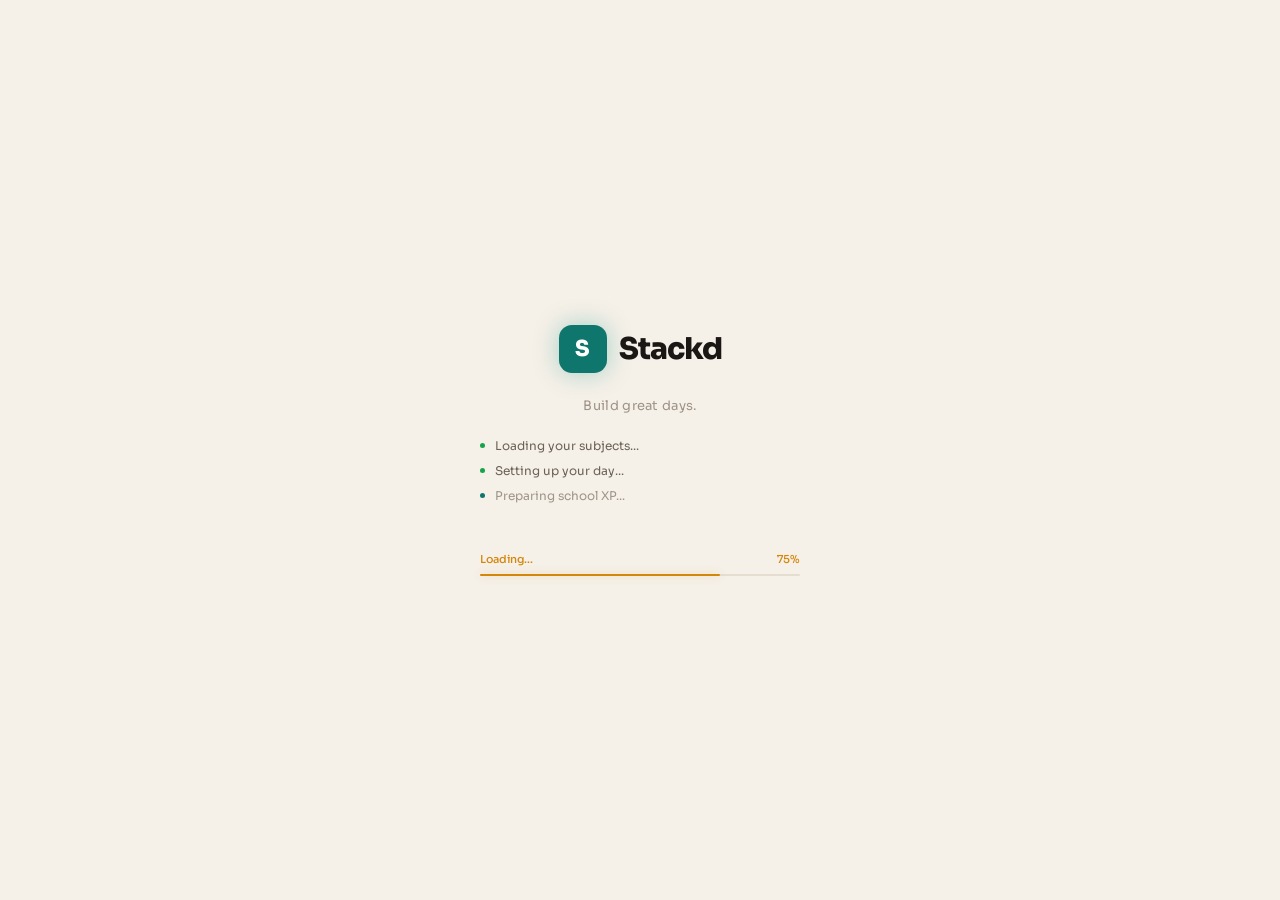
==== index.html @ 35cee80e "Rename stackd-school-v1 (1).html to index.html" ====
<!DOCTYPE html>
<html lang="en">
<head>
<meta charset="UTF-8">
<meta http-equiv="Cache-Control" content="no-cache, no-store, must-revalidate">
<meta http-equiv="Pragma" content="no-cache">
<meta http-equiv="Expires" content="0">
<meta name="viewport" content="width=device-width, initial-scale=1.0, maximum-scale=1.0, user-scalable=no, viewport-fit=cover">
<meta name="apple-mobile-web-app-capable" content="yes">
<meta name="mobile-web-app-capable" content="yes">
<title>Stackd - School</title>
<link rel="manifest" href="[data-uri]">
<meta name="theme-color" content="#0D9488">
<meta name="application-name" content="Stackd School">
<meta name="apple-mobile-web-app-title" content="Stackd School">
<meta name="apple-mobile-web-app-status-bar-style" content="black-translucent">
<script>
(function(){
  try{
    const saved=JSON.parse(localStorage.getItem('sc_theme'));
    const sys=window.matchMedia('(prefers-color-scheme:light)').matches?'light':'dark';
    const resolved=(!saved||saved==='auto')?sys:saved;
    if(resolved==='light')document.documentElement.setAttribute('data-theme','light');
    else if(saved==='dark')document.documentElement.setAttribute('data-theme','dark');
  }catch(e){}
})();
</script>
<link href="https://fonts.googleapis.com/css2?family=Exo+2:wght@600;700;800&family=Righteous&family=Chewy&family=Fredoka+One&display=swap" rel="stylesheet">
<link href="https://fonts.googleapis.com/css2?family=Sora:wght@300;400;500;600;700;800&family=JetBrains+Mono:wght@400;500&display=swap" rel="stylesheet">
<style>
/* ── BASE TOKENS ── */
:root{
  --bg:#141210;--bg2:#1c1916;--panel:#211e1a;--panel2:#272320;
  --border:#2e2a25;--border2:#252118;
  --txt:#f0ebe4;--txt2:#b8b0a6;--txt3:#7a7168;--txt4:#4a4540;
  --accent:#0D9488;--accent2:#14b8a6;
  --xp:#f0a500;--xp2:#ffc840;
  --xp-dim:rgba(240,165,0,.12);--xp-glow:rgba(240,165,0,.3);
  --accent-dim:rgba(13,148,136,.12);--accent-dim2:rgba(13,148,136,.07);
  --grn:#4ade80;--grn-dim:rgba(74,222,128,.09);--grn-border:rgba(74,222,128,.22);
  --red:#f87171;--red-dim:rgba(248,113,113,.09);--red-border:rgba(248,113,113,.22);
  --shadow:0 1px 3px rgba(0,0,0,.3),0 1px 2px rgba(0,0,0,.2);
  --shadow-md:0 4px 16px rgba(0,0,0,.4),0 2px 4px rgba(0,0,0,.3);
  --shadow-lg:0 8px 32px rgba(0,0,0,.5);
  --radius:14px;--radius-sm:10px;--radius-xs:7px;
  --subj-math:#60a5fa;--subj-reading:#f472b6;--subj-writing:#c084fc;
  --subj-science:#34d399;--subj-history:#fb923c;--subj-art:#facc15;
  --subj-pe:#4ade80;--subj-music:#f97316;--subj-other:#94a3b8;
}
[data-theme="light"]{
  --bg:#f5f0e8;--bg2:#fdf9f3;--panel:#ffffff;--panel2:#f9f5ee;
  --border:#e4ddd0;--border2:#ede8df;
  --txt:#1a1714;--txt2:#6b6156;--txt3:#9e9488;--txt4:#c4bdb4;
  --accent:#0f766e;--accent2:#0D9488;
  --xp:#d4860a;--xp2:#e8970c;
  --xp-dim:rgba(212,134,10,.1);--xp-glow:rgba(212,134,10,.25);
  --accent-dim:rgba(15,118,110,.1);--accent-dim2:rgba(15,118,110,.06);
  --grn:#16a34a;--grn-dim:rgba(22,163,74,.08);--grn-border:rgba(22,163,74,.2);
  --red:#dc2626;--red-dim:rgba(220,38,38,.07);--red-border:rgba(220,38,38,.2);
  --shadow:0 1px 3px rgba(0,0,0,.07),0 1px 2px rgba(0,0,0,.04);
  --shadow-md:0 4px 16px rgba(0,0,0,.1),0 2px 4px rgba(0,0,0,.06);
  --shadow-lg:0 8px 32px rgba(0,0,0,.14);
}
@media(prefers-color-scheme:light){:root:not([data-theme="dark"]){
  --bg:#f5f0e8;--bg2:#fdf9f3;--panel:#ffffff;--panel2:#f9f5ee;
  --border:#e4ddd0;--border2:#ede8df;
  --txt:#1a1714;--txt2:#6b6156;--txt3:#9e9488;--txt4:#c4bdb4;
  --accent:#0f766e;--accent2:#0D9488;
  --xp:#d4860a;--xp2:#e8970c;
  --xp-dim:rgba(212,134,10,.1);--xp-glow:rgba(212,134,10,.25);
  --accent-dim:rgba(15,118,110,.1);--accent-dim2:rgba(15,118,110,.06);
  --grn:#16a34a;--grn-dim:rgba(22,163,74,.08);--grn-border:rgba(22,163,74,.2);
  --red:#dc2626;--red-dim:rgba(220,38,38,.07);--red-border:rgba(220,38,38,.2);
  --shadow:0 1px 3px rgba(0,0,0,.07),0 1px 2px rgba(0,0,0,.04);
  --shadow-md:0 4px 16px rgba(0,0,0,.1),0 2px 4px rgba(0,0,0,.06);
  --shadow-lg:0 8px 32px rgba(0,0,0,.14);
}}

*{box-sizing:border-box;margin:0;padding:0;-webkit-tap-highlight-color:transparent;}
html,body{height:100%;overflow:hidden;background:var(--bg);}
body{font-family:'Sora',sans-serif;color:var(--txt);overscroll-behavior:none;-webkit-font-smoothing:antialiased;}

/* SPLASH */
#splash{position:fixed;inset:0;background:var(--bg);z-index:9990;display:flex;flex-direction:column;align-items:center;justify-content:center;gap:24px;padding:40px;pointer-events:none;}
.sp-logo{display:flex;align-items:center;gap:12px;opacity:0;animation:fadeUp .5s .1s ease forwards;}
.sp-s{width:48px;height:48px;background:var(--accent);border-radius:13px;display:flex;align-items:center;justify-content:center;font-family:'Sora',sans-serif;font-size:22px;font-weight:800;color:#fff;box-shadow:0 0 24px rgba(13,148,136,.35);}
.sp-wordmark{font-size:30px;font-weight:800;color:var(--txt);letter-spacing:-1px;}
.sp-sub{font-size:13px;color:var(--txt3);font-weight:400;letter-spacing:.3px;opacity:0;animation:fadeUp .4s .3s ease forwards;}
@keyframes fadeUp{from{opacity:0;transform:translateY(8px);}to{opacity:1;transform:translateY(0);}}
.boot-log{width:100%;max-width:320px;opacity:0;animation:fadeUp .3s .5s ease forwards;display:flex;flex-direction:column;gap:10px;}
.boot-item{display:flex;align-items:center;gap:10px;opacity:0;transition:opacity .2s;}
.boot-dot{width:5px;height:5px;border-radius:50%;background:var(--border);flex-shrink:0;transition:background .3s;}
.boot-item.active .boot-dot{background:var(--accent);animation:dotPulse .8s ease-in-out infinite;}
.boot-item.ok .boot-dot{background:var(--grn);}
@keyframes dotPulse{0%,100%{opacity:1;}50%{opacity:.2;}}
.boot-txt{font-size:12px;color:var(--txt3);font-weight:400;}
.boot-item.ok .boot-txt{color:var(--txt2);}
.sp-bar-wrap{width:100%;max-width:320px;opacity:0;animation:fadeUp .3s .5s ease forwards;}
.sp-bar-lbl{display:flex;justify-content:space-between;font-size:11px;color:var(--txt3);margin-bottom:8px;font-weight:500;}
.sp-bar-lbl span{color:var(--xp);}
.sp-bar-track{height:2px;background:var(--border);border-radius:1px;}
.sp-bar-fill{height:100%;background:var(--xp);border-radius:1px;width:0%;transition:width .2s linear;box-shadow:0 0 8px var(--xp-glow);}
.sp-out{animation:spOut .4s ease forwards!important;pointer-events:none;}
@keyframes spOut{to{opacity:0;pointer-events:none;}}

/* APP SHELL */
#app{display:flex;flex-direction:column;height:100%;height:100dvh;opacity:0;transition:opacity .3s;}
#app.ready{opacity:1;}
#safe-top{height:env(safe-area-inset-top);min-height:env(safe-area-inset-top);background:var(--bg2);flex-shrink:0;}
@supports not (height: env(safe-area-inset-top)){#safe-top{height:0;min-height:0;}}
#safe-bottom{position:fixed;bottom:0;left:0;right:0;height:env(safe-area-inset-bottom,0px);background:var(--bg2);z-index:99;}

/* TOPBAR */
.topbar{background:var(--bg2);border-bottom:1px solid var(--border);padding:0 16px;display:flex;align-items:center;justify-content:space-between;flex-shrink:0;min-height:56px;}
.tb-l{display:flex;align-items:center;gap:10px;min-width:0;overflow:hidden;}
.tb-s{width:30px;height:30px;background:var(--accent);border-radius:8px;display:flex;align-items:center;justify-content:center;font-family:'Sora',sans-serif;font-size:13px;font-weight:800;color:#fff;flex-shrink:0;}
.tb-info{display:flex;flex-direction:column;min-width:0;}
.tb-title{font-size:15px;font-weight:800;color:var(--txt);letter-spacing:-.3px;white-space:nowrap;overflow:hidden;text-overflow:ellipsis;}
.tb-sub{font-size:10px;color:var(--txt3);font-weight:500;white-space:nowrap;overflow:hidden;text-overflow:ellipsis;}
.tb-r{display:flex;align-items:center;gap:8px;flex-shrink:0;}
.live-chip{background:var(--accent-dim);border:1px solid rgba(13,148,136,.3);border-radius:20px;padding:4px 10px;display:flex;align-items:center;gap:5px;font-size:10px;font-weight:700;color:var(--accent);letter-spacing:.4px;cursor:default;}
.live-dot{width:5px;height:5px;border-radius:50%;background:var(--accent);animation:livePulse 2s ease-in-out infinite;}
@keyframes livePulse{0%,100%{opacity:1;}50%{opacity:.3;}}
.parent-btn{background:var(--accent);border:none;border-radius:var(--radius-xs);padding:7px 14px;cursor:pointer;font-family:'Sora',sans-serif;font-size:12px;font-weight:700;color:#fff;transition:all .15s;display:flex;align-items:center;gap:5px;}
.parent-btn:hover{filter:brightness(1.1);}
.parent-btn:active{transform:scale(.96);}

/* NAVBAR */
.navbar{position:fixed;bottom:0;left:0;right:0;background:var(--bg2);border-top:1px solid var(--border);display:flex;z-index:100;padding-bottom:env(safe-area-inset-bottom,0px);}
.nb{flex:1;background:none;border:none;border-top:2px solid transparent;padding:10px 4px 8px;cursor:pointer;font-family:'Sora',sans-serif;font-size:10px;font-weight:600;color:var(--txt3);display:flex;flex-direction:column;align-items:center;gap:3px;transition:all .15s;letter-spacing:.2px;}
.nb.active{color:var(--accent);border-top-color:var(--accent);}
.nb-icon{font-size:18px;line-height:1;}

/* SCREENS */
.screen{display:none;flex-direction:column;flex:1;overflow:hidden;}
.screen.active{display:flex;}
.scroll-area{flex:1;overflow-y:auto;-webkit-overflow-scrolling:touch;overscroll-behavior:contain;padding:12px 14px 80px;}

/* PANELS */
.panel{background:var(--panel);border:1px solid var(--border);border-radius:var(--radius);padding:14px;margin-bottom:12px;box-shadow:var(--shadow);}
.ph{font-size:10px;font-weight:700;color:var(--txt3);margin-bottom:12px;display:flex;align-items:center;gap:8px;letter-spacing:.8px;text-transform:uppercase;}
.ph-line{flex:1;height:1px;background:var(--border);}
.ph-count{color:var(--txt4);font-size:10px;font-weight:500;letter-spacing:0;}

/* BUTTONS */
.btn{border:none;border-radius:var(--radius-sm);padding:14px 16px;cursor:pointer;font-family:'Sora',sans-serif;font-size:14px;font-weight:700;width:100%;text-align:center;transition:all .15s;margin-top:10px;letter-spacing:-.1px;}
.btn-primary{background:var(--accent);color:#fff;box-shadow:0 0 20px rgba(13,148,136,.25);}
.btn-primary:hover{background:var(--accent2);}
.btn-primary:active{transform:scale(.98);}
.btn-ghost{background:transparent;border:1px solid var(--border);color:var(--txt3);font-size:13px;font-weight:500;}
.btn-ghost:hover{border-color:var(--txt4);color:var(--txt2);}
.btn-danger{background:var(--red-dim);border:1px solid var(--red-border);color:var(--red);font-size:13px;font-weight:600;}
.btn-row{display:grid;grid-template-columns:1fr 1fr;gap:8px;}

/* TOAST / FLASH */
.toast{position:fixed;top:66px;left:50%;transform:translateX(-50%);background:var(--panel2);border:1px solid var(--border);color:var(--txt);font-family:'Sora',sans-serif;font-size:12px;font-weight:600;padding:9px 18px;border-radius:20px;z-index:9995;opacity:0;pointer-events:none;white-space:nowrap;transition:opacity .25s,transform .25s;transform:translateX(-50%) translateY(4px);}
.toast.show{opacity:1;transform:translateX(-50%) translateY(0);}
.xp-flash{position:fixed;top:50%;left:50%;transform:translate(-50%,-50%);font-family:'JetBrains Mono',monospace;font-size:28px;font-weight:500;color:var(--xp);pointer-events:none;opacity:0;z-index:9996;text-shadow:0 0 20px var(--xp-glow);}
.xp-flash.show{animation:xpPop .8s ease forwards;}
@keyframes xpPop{0%{opacity:0;transform:translate(-50%,-50%) scale(.8);}15%{opacity:1;transform:translate(-50%,-60%) scale(1.1);}60%{opacity:1;transform:translate(-50%,-70%) scale(1);}100%{opacity:0;transform:translate(-50%,-90%) scale(.95);}}

/* ── HOME SCREEN ── */
.greeting-card{border-radius:var(--radius);padding:22px 20px;background:linear-gradient(135deg,var(--accent-dim) 0%,var(--panel) 60%,var(--panel2) 100%);border:1px solid rgba(13,148,136,.2);position:relative;overflow:hidden;box-shadow:var(--shadow);margin-bottom:12px;}
.greeting-card::before{content:'';position:absolute;top:-40px;right:-40px;width:160px;height:160px;border-radius:50%;background:radial-gradient(circle,rgba(13,148,136,.12) 0%,transparent 70%);}
.g-eyebrow{font-size:11px;font-weight:600;color:var(--accent);letter-spacing:.8px;text-transform:uppercase;margin-bottom:7px;opacity:.8;}
.g-name{font-size:26px;font-weight:800;color:var(--txt);letter-spacing:-.6px;line-height:1.2;}
.g-sub{font-size:12px;color:var(--txt2);margin-top:6px;font-weight:500;}
.g-sub span{color:var(--accent);font-weight:700;}

.two-col{display:grid;grid-template-columns:1fr 1fr;gap:12px;margin-bottom:12px;}
.stat-box{background:var(--panel);border:1px solid var(--border);border-radius:var(--radius);padding:14px;box-shadow:var(--shadow);}
.stat-box-lbl{font-size:10px;font-weight:700;color:var(--txt3);text-transform:uppercase;letter-spacing:.6px;margin-bottom:8px;}
.stat-box-val{font-family:'JetBrains Mono',monospace;font-size:24px;font-weight:500;color:var(--txt);line-height:1;}
.stat-box-sub{font-size:11px;color:var(--txt3);margin-top:3px;}

.level-row{display:flex;align-items:center;gap:10px;margin-top:4px;}
.level-badge{width:40px;height:40px;background:var(--accent-dim);border:1px solid rgba(13,148,136,.25);border-radius:var(--radius-xs);display:flex;align-items:center;justify-content:center;flex-shrink:0;}
.level-abbr{font-family:'JetBrains Mono',monospace;font-size:11px;font-weight:500;color:var(--accent);}
.level-info{flex:1;min-width:0;}
.level-name{font-size:13px;font-weight:700;color:var(--txt);}
.level-track{height:4px;background:var(--border2);border-radius:2px;margin:5px 0 3px;}
.level-fill{height:100%;background:var(--accent);border-radius:2px;transition:width .6s;box-shadow:0 0 8px rgba(13,148,136,.4);}
.level-xp{font-size:10px;color:var(--txt3);}
.level-xp span{color:var(--txt2);font-weight:600;}

/* today preview card on home */
.today-card{background:var(--panel);border:1px solid var(--border);border-radius:var(--radius);padding:16px;margin-bottom:12px;box-shadow:var(--shadow);}
.today-subject-row{display:flex;align-items:center;gap:10px;padding:9px 0;border-bottom:1px solid var(--border2);}
.today-subject-row:last-child{border-bottom:none;}
.today-subj-dot{width:8px;height:8px;border-radius:50%;flex-shrink:0;}
.today-subj-name{font-size:13px;font-weight:500;color:var(--txt2);flex:1;}
.today-subj-dur{font-size:11px;color:var(--txt3);font-family:'JetBrains Mono',monospace;}
.today-subj-done{font-size:11px;color:var(--grn);font-weight:700;}

/* ── LESSON (TIMER) SCREEN ── */
.lesson-hero{background:var(--panel);border:1px solid var(--border);border-radius:var(--radius);padding:28px 22px 22px;margin-bottom:12px;box-shadow:var(--shadow);position:relative;overflow:hidden;text-align:center;}
.lesson-hero::after{content:'';position:absolute;left:0;top:0;bottom:0;width:4px;background:linear-gradient(180deg,var(--accent),rgba(13,148,136,.2));border-radius:4px 0 0 4px;}
.lh-eye{font-size:10px;font-weight:700;color:var(--txt3);text-transform:uppercase;letter-spacing:.6px;margin-bottom:10px;display:flex;align-items:center;justify-content:center;gap:6px;}
.lh-pulse{width:5px;height:5px;background:var(--accent);border-radius:50%;animation:livePulse 2s ease-in-out infinite;flex-shrink:0;box-shadow:0 0 6px var(--accent);}
.lh-subject{font-size:22px;font-weight:700;color:var(--txt);letter-spacing:-.4px;margin-bottom:4px;}
.lh-desc{font-size:11px;color:var(--txt3);margin-bottom:18px;min-height:14px;font-weight:500;}
.lh-timer{font-family:'JetBrains Mono',monospace;font-size:64px;font-weight:500;color:var(--accent);letter-spacing:2px;line-height:1;text-shadow:0 0 24px rgba(13,148,136,.3);}
.lh-timer.warn{color:var(--red);text-shadow:0 0 24px rgba(248,113,113,.3);animation:timerWarn .5s ease-in-out infinite alternate;}
@keyframes timerWarn{from{opacity:1;}to{opacity:.4;}}
.lh-timer-lbl{font-size:10px;color:var(--txt3);text-transform:uppercase;letter-spacing:.5px;margin-top:5px;font-weight:600;}
.lh-track{height:3px;background:var(--border2);border-radius:2px;margin:16px 0 0;}
.lh-fill{height:100%;background:var(--accent);border-radius:2px;transition:width 1s linear;}
.lh-fill.warn{background:var(--red);}

.timer-btns{display:grid;grid-template-columns:1fr 1fr;gap:10px;margin-top:12px;}
.timer-btn{border:none;border-radius:var(--radius-sm);padding:15px;cursor:pointer;font-family:'Sora',sans-serif;font-size:14px;font-weight:700;transition:all .15s;}
.timer-btn-primary{background:var(--accent);color:#fff;box-shadow:0 0 16px rgba(13,148,136,.3);}
.timer-btn-primary:hover{background:var(--accent2);}
.timer-btn-primary:active{transform:scale(.97);}
.timer-btn-ghost{background:var(--panel2);border:1px solid var(--border);color:var(--txt2);}
.timer-btn-ghost:active{transform:scale(.97);}

.lesson-list-panel{background:var(--panel);border:1px solid var(--border);border-radius:var(--radius);padding:14px;margin-bottom:12px;box-shadow:var(--shadow);}
.lesson-item{display:flex;align-items:center;gap:8px;padding:10px 11px;background:var(--panel2);border:1px solid var(--border2);border-radius:var(--radius-xs);border-left:3px solid transparent;margin-bottom:4px;cursor:pointer;transition:all .15s;}
.lesson-item.current{background:var(--accent-dim);border-color:rgba(13,148,136,.3);border-left-color:var(--accent);}
.lesson-item.done{opacity:.35;}
.lesson-item:hover:not(.done){border-color:var(--accent);}
.li-num{font-family:'JetBrains Mono',monospace;font-size:10px;color:var(--txt4);width:16px;text-align:center;flex-shrink:0;}
.lesson-item.current .li-num{color:var(--accent);}
.li-dot{width:7px;height:7px;border-radius:50%;flex-shrink:0;}
.li-name{font-size:13px;font-weight:500;color:var(--txt2);flex:1;}
.lesson-item.current .li-name{color:var(--txt);font-weight:600;}
.li-dur{font-size:10px;color:var(--txt3);font-family:'JetBrains Mono',monospace;flex-shrink:0;}
.li-tag{font-size:9px;font-weight:700;padding:2px 7px;border-radius:8px;flex-shrink:0;letter-spacing:.2px;}
.li-now{background:var(--accent);color:#fff;}
.li-done-tag{background:var(--grn-dim);border:1px solid var(--grn-border);color:var(--grn);}

.school-xp-bar{background:var(--panel2);border:1px solid var(--border);border-radius:var(--radius-sm);padding:12px;margin-bottom:12px;}
.sxp-lbl{font-size:10px;font-weight:700;color:var(--txt3);text-transform:uppercase;letter-spacing:.5px;margin-bottom:4px;}
.sxp-row{display:flex;align-items:baseline;gap:6px;}
.sxp-val{font-family:'JetBrains Mono',monospace;font-size:26px;font-weight:500;color:var(--accent);line-height:1;}
.sxp-max{font-size:10px;color:var(--txt3);margin-top:2px;}
.sxp-track{height:3px;background:var(--border2);border-radius:2px;margin:8px 0 0;}
.sxp-fill{height:100%;background:var(--accent);border-radius:2px;transition:width .5s;}

/* Idle / no-school / complete states */
.lesson-idle{text-align:center;padding:50px 20px;}
.li-icon{font-size:52px;margin-bottom:18px;}
.li-title{font-size:24px;font-weight:800;color:var(--txt);letter-spacing:-.5px;margin-bottom:8px;}
.li-sub{font-size:14px;color:var(--txt2);margin-bottom:24px;font-weight:500;line-height:1.6;}
.school-complete{text-align:center;padding:50px 20px;}
.sc-score-big{font-family:'JetBrains Mono',monospace;font-size:72px;font-weight:500;color:var(--grn);line-height:1;text-shadow:0 0 30px rgba(74,222,128,.25);}
.sc-lbl-big{font-size:11px;font-weight:700;color:var(--txt3);text-transform:uppercase;letter-spacing:.8px;margin-top:8px;}
.sc-msg{font-size:14px;color:var(--txt2);margin:16px 0 28px;line-height:1.7;}

/* ── REWARDS ── */
.xp-balance-bar{background:var(--panel);border:1px solid var(--border);border-radius:var(--radius);padding:16px;display:flex;align-items:center;justify-content:space-between;margin-bottom:12px;box-shadow:var(--shadow);}
.xb-lbl{font-size:10px;font-weight:700;color:var(--txt3);text-transform:uppercase;letter-spacing:.5px;}
.xb-val{font-family:'JetBrains Mono',monospace;font-size:28px;font-weight:500;color:var(--xp);margin-top:3px;}
.xb-sub{font-size:10px;color:var(--txt3);margin-top:2px;}
.reward-card{background:var(--panel);border:1px solid var(--border);border-radius:var(--radius-sm);padding:13px;display:flex;align-items:center;gap:12px;margin-bottom:8px;transition:all .15s;box-shadow:var(--shadow);}
.reward-card.can{border-color:rgba(13,148,136,.3);background:var(--accent-dim2);}
.reward-icon{width:44px;height:44px;background:var(--panel2);border:1px solid var(--border);border-radius:var(--radius-xs);display:flex;align-items:center;justify-content:center;font-size:22px;flex-shrink:0;}
.reward-info{flex:1;min-width:0;}
.reward-name{font-size:14px;font-weight:700;color:var(--txt);}
.reward-desc{font-size:11px;color:var(--txt3);margin-top:2px;}
.reward-cost{font-size:11px;color:var(--txt3);margin-top:4px;}
.reward-cost span{color:var(--xp);font-weight:700;font-family:'JetBrains Mono',monospace;}
.reward-btn{background:var(--panel2);border:1px solid var(--border);color:var(--txt3);font-family:'Sora',sans-serif;font-size:11px;font-weight:700;padding:9px 13px;cursor:pointer;border-radius:var(--radius-xs);flex-shrink:0;transition:all .15s;white-space:nowrap;}
.reward-btn.can{background:var(--xp);border-color:var(--xp);color:#141210;}
.reward-btn.can:hover{filter:brightness(1.1);}
.reward-btn:disabled{opacity:.3;cursor:not-allowed;}
.unlocked-item{background:var(--grn-dim);border:1px solid var(--grn-border);border-radius:var(--radius-xs);padding:9px 12px;display:flex;justify-content:space-between;align-items:center;margin-bottom:5px;font-size:12px;font-weight:600;color:var(--grn);}
.ul-date{font-size:10px;color:var(--grn);opacity:.6;font-family:'JetBrains Mono',monospace;}

/* ── CONFETTI ── */
#confetti-canvas{position:fixed;inset:0;pointer-events:none;z-index:9970;}

/* ── BREAK PREVIEW ── */
.break-preview-box{background:var(--panel2);border:1px solid var(--border);border-radius:var(--radius-sm);padding:14px;margin-top:12px;text-align:center;}
.bp-timer{font-family:'JetBrains Mono',monospace;font-size:32px;font-weight:500;color:var(--accent);margin:8px 0 4px;}
.bp-lbl{font-size:10px;color:var(--txt3);text-transform:uppercase;letter-spacing:.5px;font-weight:600;}

/* ── CUSTOM COLOR PICKER ── */
.color-picker-wrap{position:relative;}
.color-picker-btn{width:100%;background:var(--bg2);border:1px solid var(--border);border-radius:var(--radius-xs);padding:9px 11px;font-family:'Sora',sans-serif;font-size:13px;color:var(--txt);cursor:pointer;display:flex;align-items:center;gap:8px;transition:border .15s;text-align:left;}
.color-picker-btn:focus{border-color:var(--accent);outline:none;}
.color-swatch-sm{width:14px;height:14px;border-radius:50%;flex-shrink:0;border:1px solid rgba(0,0,0,.15);}
.color-picker-arrow{margin-left:auto;font-size:10px;color:var(--txt3);}
.color-picker-dropdown{position:absolute;top:calc(100% + 4px);left:0;right:0;background:var(--panel);border:1px solid var(--border);border-radius:var(--radius-sm);box-shadow:var(--shadow-md);z-index:500;overflow:hidden;display:none;}
.color-picker-dropdown.open{display:block;}
.color-picker-option{display:flex;align-items:center;gap:10px;padding:10px 12px;cursor:pointer;transition:background .1s;}
.color-picker-option:hover{background:var(--panel2);}
.color-picker-option.selected{background:var(--accent-dim);}
.color-opt-swatch{width:18px;height:18px;border-radius:50%;flex-shrink:0;border:2px solid rgba(0,0,0,.12);}
.color-opt-name{font-size:13px;font-weight:500;color:var(--txt);}
.color-opt-check{margin-left:auto;color:var(--accent);font-size:14px;font-weight:700;}

/* ── TASKS SCREEN ── */
.task-item{background:var(--panel);border:1px solid var(--border);border-radius:var(--radius-sm);padding:12px 14px;display:flex;align-items:center;gap:11px;cursor:pointer;border-left:3px solid var(--border);margin-bottom:6px;transition:all .15s;box-shadow:var(--shadow);}
.task-item:hover:not(.done){background:var(--panel2);border-color:var(--accent);border-left-color:var(--accent);transform:translateX(2px);}
.task-item.done{opacity:.4;}
.task-item.done .ti-lbl{text-decoration:line-through;color:var(--txt3);}
.ti-check{width:20px;height:20px;border:2px solid var(--border);background:var(--bg2);border-radius:6px;flex-shrink:0;position:relative;transition:all .15s;}
.task-item.done .ti-check{background:var(--grn);border-color:var(--grn);box-shadow:0 0 8px rgba(74,222,128,.3);}
.task-item.done .ti-check::after{content:'';position:absolute;top:3px;left:6px;width:5px;height:9px;border-right:2px solid #141210;border-bottom:2px solid #141210;transform:rotate(45deg);}
.ti-lbl{font-size:13px;font-weight:500;color:var(--txt);flex:1;}
.ti-xp{font-size:11px;color:var(--txt3);font-weight:600;flex-shrink:0;font-family:'JetBrains Mono',monospace;}
.task-item.done .ti-xp{color:var(--grn);}

/* ── REPORT SCREEN ── */
.report-hero{background:var(--panel);border:1px solid var(--border);border-radius:var(--radius);padding:22px;text-align:center;margin-bottom:12px;box-shadow:var(--shadow);}
.rh-eyebrow{font-size:10px;font-weight:700;color:var(--txt3);text-transform:uppercase;letter-spacing:.8px;margin-bottom:12px;}
.rh-score{font-family:'JetBrains Mono',monospace;font-size:64px;font-weight:500;line-height:1;}
.rh-grade{font-size:12px;font-weight:700;color:var(--txt3);text-transform:uppercase;letter-spacing:.6px;margin-top:7px;}
.rh-msg{font-size:13px;color:var(--txt2);margin-top:10px;line-height:1.7;}
.stat-grid{display:grid;grid-template-columns:repeat(3,1fr);gap:8px;margin-bottom:12px;}
.stat-cell-box{background:var(--panel);border:1px solid var(--border);border-radius:var(--radius-sm);padding:13px;text-align:center;box-shadow:var(--shadow);}
.stat-cell-lbl{font-size:9px;font-weight:700;color:var(--txt3);text-transform:uppercase;letter-spacing:.5px;margin-bottom:5px;}
.stat-cell-val{font-family:'JetBrains Mono',monospace;font-size:22px;font-weight:500;color:var(--txt);}
.streak-card{background:var(--panel);border:1px solid var(--border);border-radius:var(--radius-sm);padding:14px;display:flex;align-items:center;gap:13px;margin-bottom:12px;box-shadow:var(--shadow);}
.streak-num{font-family:'JetBrains Mono',monospace;font-size:40px;font-weight:500;color:var(--xp);line-height:1;text-shadow:0 0 12px rgba(240,165,0,.25);}
.streak-lbl{font-size:10px;font-weight:700;color:var(--txt3);text-transform:uppercase;letter-spacing:.5px;margin-bottom:3px;}
.streak-desc{font-size:12px;color:var(--txt2);}

/* ── SUBJECT COMPLETE PANEL (after each lesson) ── */
.subj-complete-overlay{position:fixed;inset:0;z-index:9980;background:rgba(0,0,0,.7);display:flex;align-items:center;justify-content:center;padding:24px;}
.subj-complete-box{background:var(--panel);border:1px solid var(--border);border-radius:var(--radius);padding:28px 24px;max-width:340px;width:100%;text-align:center;box-shadow:var(--shadow-lg);}
.scb-icon{font-size:48px;margin-bottom:14px;}
.scb-title{font-size:22px;font-weight:800;color:var(--txt);letter-spacing:-.4px;margin-bottom:6px;}
.scb-xp{font-family:'JetBrains Mono',monospace;font-size:32px;font-weight:500;color:var(--xp);margin-bottom:8px;}
.scb-sub{font-size:13px;color:var(--txt2);margin-bottom:24px;line-height:1.6;}

/* ── PARENT SCREEN ── */
.s-parent{display:none;flex-direction:column;flex:1;overflow:hidden;}
.s-parent.active{display:flex;}
#parent-save-bar{display:none;background:var(--accent);padding:10px 16px;gap:10px;align-items:center;z-index:200;flex-shrink:0;}
#parent-save-bar span{font-size:13px;font-weight:600;color:#fff;flex:1;}
.psb-btn{border:none;border-radius:var(--radius-xs);padding:8px 16px;cursor:pointer;font-family:'Sora',sans-serif;font-size:12px;font-weight:700;}
.psb-save{background:#fff;color:var(--accent);}
.psb-cancel{background:rgba(255,255,255,.2);color:#fff;}
.ptabs{display:flex;overflow-x:auto;border-bottom:1px solid var(--border);background:var(--bg2);padding:0 12px;gap:4px;flex-shrink:0;scrollbar-width:none;}
.ptabs::-webkit-scrollbar{display:none;}
.ptab{border:none;background:none;border-bottom:2px solid transparent;padding:10px 14px;cursor:pointer;font-family:'Sora',sans-serif;font-size:12px;font-weight:600;color:var(--txt3);white-space:nowrap;transition:all .15s;}
.ptab.active{color:var(--accent);border-bottom-color:var(--accent);}
.ptab-content{display:none;flex:1;overflow-y:auto;padding:14px 14px 80px;scrollbar-width:none;}
.ptab-content.active{display:block;}
.ptab-content::-webkit-scrollbar{display:none;}

/* Parent editor components */
.editor-card{background:var(--panel);border:1px solid var(--border);border-radius:var(--radius);padding:14px;margin-bottom:10px;box-shadow:var(--shadow);}
.editor-card-hdr{display:flex;align-items:center;justify-content:space-between;margin-bottom:12px;}
.editor-card-title{font-size:13px;font-weight:700;color:var(--txt);}
.editor-card-del{background:var(--red-dim);border:1px solid var(--red-border);color:var(--red);border-radius:var(--radius-xs);padding:5px 10px;cursor:pointer;font-size:11px;font-weight:700;font-family:'Sora',sans-serif;}
.editor-grid{display:grid;grid-template-columns:1fr 1fr;gap:10px;}
.field{display:flex;flex-direction:column;gap:4px;}
.field.full{grid-column:1/-1;}
.field-lbl{font-size:10px;font-weight:700;color:var(--txt3);text-transform:uppercase;letter-spacing:.5px;}
.field-input,.field-select{background:var(--bg2);border:1px solid var(--border);border-radius:var(--radius-xs);padding:9px 11px;font-family:'Sora',sans-serif;font-size:13px;color:var(--txt);width:100%;outline:none;transition:border .15s;}
.field-input:focus,.field-select:focus{border-color:var(--accent);}
.field-select option{background:var(--bg2);}
.add-btn{background:var(--accent-dim);border:1px solid rgba(13,148,136,.3);color:var(--accent);border-radius:var(--radius-sm);padding:12px;cursor:pointer;font-family:'Sora',sans-serif;font-size:13px;font-weight:700;width:100%;margin-top:4px;transition:all .15s;}
.add-btn:hover{background:var(--accent-dim2);}
.section-lbl{font-size:10px;font-weight:700;color:var(--txt3);text-transform:uppercase;letter-spacing:.8px;margin:16px 0 8px;display:flex;align-items:center;gap:8px;}
.section-lbl::after{content:'';flex:1;height:1px;background:var(--border);}
.set-row{display:flex;align-items:center;justify-content:space-between;padding:12px 0;border-bottom:1px solid var(--border2);}
.set-row:last-child{border-bottom:none;}
.set-row-lbl{font-size:13px;font-weight:600;color:var(--txt);}
.set-row-sub{font-size:11px;color:var(--txt3);margin-top:2px;}
.set-row-r{flex-shrink:0;}
.toggle-switch{width:44px;height:24px;background:var(--border);border-radius:12px;position:relative;cursor:pointer;transition:background .2s;border:none;}
.toggle-switch.on{background:var(--accent);}
.toggle-switch::after{content:'';position:absolute;top:2px;left:2px;width:20px;height:20px;background:#fff;border-radius:50%;transition:left .2s;}
.toggle-switch.on::after{left:22px;}
.day-toggle{background:var(--panel2);border:1px solid var(--border);border-radius:var(--radius-xs);padding:6px 10px;cursor:pointer;font-family:'Sora',sans-serif;font-size:11px;font-weight:700;color:var(--txt3);transition:all .15s;}
.day-toggle.on{background:var(--accent-dim);border-color:var(--accent);color:var(--accent);}
.day-toggles{display:flex;flex-wrap:wrap;gap:6px;margin-bottom:12px;}
.theme-opt-btn{background:var(--panel2);border:1px solid var(--border);border-radius:14px;padding:16px;cursor:pointer;text-align:left;width:100%;font-family:"Sora",sans-serif;transition:all .15s;margin-bottom:10px;}
.theme-opt-btn:hover{border-color:var(--accent);}
.theme-opt-active{border-color:var(--accent)!important;background:var(--accent-dim)!important;}
.theme-toggle{background:var(--panel2);border:1px solid var(--border);border-radius:20px;padding:5px 10px;cursor:pointer;font-size:14px;line-height:1;transition:all .2s;color:var(--txt2);flex-shrink:0;}
.theme-toggle:hover{border-color:var(--accent);}

/* PIN */
.pin-overlay{position:fixed;inset:0;background:rgba(0,0,0,.85);z-index:9000;display:none;align-items:center;justify-content:center;}
.pin-box{background:var(--panel);border:1px solid var(--border);border-radius:var(--radius);padding:32px 24px;max-width:300px;width:90%;text-align:center;box-shadow:var(--shadow-lg);}
.pin-title{font-size:18px;font-weight:800;color:var(--txt);margin-bottom:6px;letter-spacing:-.3px;}
.pin-sub{font-size:12px;color:var(--txt3);margin-bottom:24px;}
.pin-dots{display:flex;justify-content:center;gap:12px;margin-bottom:24px;}
.pin-dot{width:14px;height:14px;border-radius:50%;border:2px solid var(--border2);background:transparent;transition:all .2s;}
.pin-dot.filled{background:var(--accent);border-color:var(--accent);}
.pin-keys{display:grid;grid-template-columns:repeat(3,1fr);gap:8px;}
.pin-key{background:var(--panel2);border:1px solid var(--border);border-radius:var(--radius-sm);padding:16px;cursor:pointer;font-family:'Sora',sans-serif;font-size:20px;font-weight:600;color:var(--txt);transition:all .15s;}
.pin-key:hover{background:var(--panel);border-color:var(--accent);}
.pin-key:active{transform:scale(.94);}
.pin-del{font-size:16px;}
.pin-cancel{grid-column:1/-1;margin-top:4px;background:transparent;border:none;color:var(--txt3);font-family:'Sora',sans-serif;font-size:13px;cursor:pointer;padding:10px;}
.pin-err{font-size:12px;color:var(--red);min-height:16px;margin-top:-16px;margin-bottom:8px;}

/* WALKTHROUGH */
.wt-dot{width:8px;height:8px;border-radius:50%;background:rgba(255,255,255,.2);transition:all .3s;}
.wt-dot.active{background:#fff;width:20px;border-radius:4px;}
.wt-slide{display:none;}
.wt-slide.active{display:block;}
.wt-title{font-size:24px;font-weight:800;color:#fff;letter-spacing:-.5px;margin-bottom:12px;text-align:center;}
.wt-body{font-size:15px;color:rgba(255,255,255,.8);line-height:1.65;text-align:center;}
.wt-body strong{color:#fff;}
.wt-tip{background:rgba(255,255,255,.08);border:1px solid rgba(255,255,255,.12);border-radius:10px;padding:12px 14px;font-size:13px;color:rgba(255,255,255,.7);line-height:1.6;margin-top:16px;text-align:left;}

/* THEME PICKER */
#theme-picker-overlay{position:fixed;inset:0;background:rgba(0,0,0,.92);z-index:9997;display:none;align-items:center;justify-content:center;padding:20px;}
.theme-picker-box{background:var(--panel);border:1px solid var(--border);border-radius:var(--radius);padding:24px;max-width:360px;width:100%;max-height:80vh;overflow-y:auto;}
.theme-picker-title{font-size:20px;font-weight:800;color:var(--txt);margin-bottom:6px;letter-spacing:-.4px;}
.theme-picker-sub{font-size:12px;color:var(--txt3);margin-bottom:20px;}

/* WARN TINT */
#warn-tint{position:fixed;inset:0;pointer-events:none;z-index:9990;opacity:0;transition:opacity 3s ease;background:rgba(240,165,0,.06);}
#warn-tint.warn-active{opacity:1;}
#warn-tint.end-active{background:rgba(251,146,60,.08);opacity:1;}
.timer-pill-sweep{color:#fff!important;background:linear-gradient(90deg,#f0a500,#f97316,#f0a500,#f97316,#f0a500)!important;background-size:300% 100%!important;animation:pillSweep 6s linear infinite!important;border-radius:10px!important;padding:4px 16px!important;}
@keyframes pillSweep{0%{background-position:200% center;}100%{background-position:-200% center;}}

/* ═══ THEME: SPECIAL OPS ═══ */
[data-stack-theme="ops"]{
  --bg:#040c03;--bg2:#071409;--panel:#0d1a08;--panel2:#102010;
  --border:#1a3010;--border2:#142208;
  --txt:#c8e8c0;--txt2:#86c87a;--txt3:#4a7a3e;--txt4:#2a4a20;
  --accent:#4ade80;--accent2:#86efac;
  --xp:#4ade80;--xp2:#86efac;--xp-dim:rgba(74,222,128,.13);--xp-glow:rgba(74,222,128,.35);
  --accent-dim:rgba(74,222,128,.13);--accent-dim2:rgba(74,222,128,.3);
  --grn:#4ade80;--grn-dim:rgba(74,222,128,.13);--grn-border:rgba(74,222,128,.3);
  --red:#ff6b6b;--red-dim:rgba(255,107,107,.09);--red-border:rgba(255,107,107,.22);
  --radius:8px;--radius-sm:6px;--radius-xs:4px;
}
[data-stack-theme="ops"] .topbar{background:#071409!important;border-bottom:1px solid #1a3010!important;position:relative;}
[data-stack-theme="ops"] .topbar::after{content:'';display:block;position:absolute;bottom:-3px;left:0;right:0;height:3px;background:linear-gradient(90deg,transparent,#4ade80,#86efac,#4ade80,transparent);}
[data-stack-theme="ops"] .tb-s{background:#4ade80;color:#040c03;border-radius:6px;font-weight:800;}
[data-stack-theme="ops"] .tb-title{font-family:'Exo 2',sans-serif;font-weight:800;text-transform:uppercase;letter-spacing:3px;color:#4ade80;}
[data-stack-theme="ops"] .tb-sub{color:#3a7030;font-size:8px;text-transform:uppercase;letter-spacing:1px;}
[data-stack-theme="ops"] .live-chip{background:#4ade80;color:#040c03;border:none;border-radius:3px;font-weight:800;text-transform:uppercase;letter-spacing:.5px;}
[data-stack-theme="ops"] .live-dot{background:#040c03;box-shadow:none;}
[data-stack-theme="ops"] .navbar{background:#071409!important;border-top:1px solid #1a3010!important;}
[data-stack-theme="ops"] .nb{font-family:'Exo 2',sans-serif;font-size:9px;font-weight:800;text-transform:uppercase;letter-spacing:.5px;color:#3a6028;}
[data-stack-theme="ops"] .nb.active{color:#4ade80;border-top-color:#4ade80;}
[data-stack-theme="ops"] .greeting-card{background:#071409;border:1px solid rgba(74,222,128,.25);border-left:4px solid #4ade80;}
[data-stack-theme="ops"] .g-eyebrow{color:#3a6028;font-size:8px;letter-spacing:2px;text-transform:uppercase;}
[data-stack-theme="ops"] .g-name{font-family:'Exo 2',sans-serif;font-weight:800;color:#4ade80;text-transform:uppercase;letter-spacing:1px;}
[data-stack-theme="ops"] .g-sub span{color:#4ade80;}
[data-stack-theme="ops"] .stat-box{background:#071409;border:1px solid #1a3010;}
[data-stack-theme="ops"] .level-fill{background:linear-gradient(90deg,#22c55e,#4ade80);}
[data-stack-theme="ops"] .level-badge{background:rgba(74,222,128,.1);border-color:rgba(74,222,128,.25);}
[data-stack-theme="ops"] .level-abbr{color:#4ade80;}
[data-stack-theme="ops"] .lesson-hero{background:#071409;border:1px solid #1a3010;}
[data-stack-theme="ops"] .lh-subject{font-family:'Exo 2',sans-serif;font-weight:800;text-transform:uppercase;letter-spacing:.5px;color:#c8e8c0;}
[data-stack-theme="ops"] .lh-timer{color:#4ade80;font-family:'Exo 2',sans-serif;font-weight:800;}
[data-stack-theme="ops"] .lh-fill{background:linear-gradient(90deg,#22c55e,#4ade80,#86efac);}
[data-stack-theme="ops"] .panel{background:#071409;border:1px solid #1a3010;border-radius:8px;}
[data-stack-theme="ops"] .ph{color:#3a6028;letter-spacing:1.5px;}
[data-stack-theme="ops"] .ph-line{background:#1a3010;}
[data-stack-theme="ops"] .task-item{background:#071409;border-color:#1a3010;}
[data-stack-theme="ops"] .task-item.done .ti-check{background:#4ade80;border-color:#4ade80;}
[data-stack-theme="ops"] .sxp-fill{background:#4ade80;}
[data-stack-theme="ops"] .school-xp-bar{background:#0d1a08;border-color:#1a3010;}
[data-stack-theme="ops"] .btn-primary,[data-stack-theme="ops"] .timer-btn-primary{background:#4ade80;color:#040c03;}
[data-stack-theme="ops"] .btn-ghost,[data-stack-theme="ops"] .timer-btn-ghost{border-color:#1a3010;color:#86c87a;}
[data-stack-theme="ops"] .tb-title,[data-stack-theme="ops"] .lh-timer,[data-stack-theme="ops"] .sxp-val,[data-stack-theme="ops"] .rh-score,[data-stack-theme="ops"] .streak-num{font-family:'Exo 2',sans-serif;font-weight:800;}

/* ═══ THEME: SUPERHERO ═══ */
[data-stack-theme="superhero"]{
  --bg:#080406;--bg2:#100810;--panel:#150a0e;--panel2:#1e0f14;
  --border:#3a1a1e;--border2:#2a1015;
  --txt:#fef0e0;--txt2:#f4c0a0;--txt3:#bb7060;--txt4:#5a2020;
  --accent:#0099f7;--accent2:#34f9fe;
  --xp:#ffe63a;--xp2:#ffed70;--xp-dim:rgba(255,230,58,.12);--xp-glow:rgba(255,230,58,.3);
  --accent-dim:rgba(0,153,247,.12);--accent-dim2:rgba(0,153,247,.35);
  --grn:#34f9fe;--grn-dim:rgba(52,249,254,.09);--grn-border:rgba(52,249,254,.22);
  --red:#f11712;--red-dim:rgba(241,23,18,.09);--red-border:rgba(241,23,18,.25);
  --radius:10px;--radius-sm:8px;--radius-xs:5px;
}
[data-stack-theme="superhero"] .topbar{background:#100810!important;border-bottom:none!important;position:relative;}
[data-stack-theme="superhero"] .topbar::before{content:'';position:absolute;top:0;left:0;right:0;height:4px;background:linear-gradient(90deg,#f11712,#ff6644,#f11712);}
[data-stack-theme="superhero"] .topbar::after{content:'';position:absolute;bottom:0;left:0;right:0;height:2px;background:#0099f7;}
[data-stack-theme="superhero"] .tb-s{background:#0099f7;color:#fff;border-radius:8px;font-family:'Righteous',cursive;}
[data-stack-theme="superhero"] .tb-title{font-family:'Righteous',cursive;color:#fff;letter-spacing:1px;font-size:16px;text-transform:uppercase;}
[data-stack-theme="superhero"] .tb-sub{color:#f11712;font-size:8px;letter-spacing:.5px;text-transform:uppercase;font-family:'Righteous',cursive;}
[data-stack-theme="superhero"] .live-chip{background:#f11712;color:#fff;border:none;border-radius:4px;font-weight:800;font-family:'Righteous',cursive;text-transform:uppercase;}
[data-stack-theme="superhero"] .live-dot{background:#fff;box-shadow:none;}
[data-stack-theme="superhero"] .navbar{background:#100810!important;border-top:2px solid #f11712!important;}
[data-stack-theme="superhero"] .nb{font-family:'Righteous',cursive;font-size:9px;color:#7a3030;}
[data-stack-theme="superhero"] .nb.active{color:#0099f7;border-top-color:#0099f7;}
[data-stack-theme="superhero"] .greeting-card{background:#0a1220;border:1px solid #3a1a1e;border-top:3px solid #f11712;}
[data-stack-theme="superhero"] .g-eyebrow{color:#f11712;font-size:8px;letter-spacing:1px;font-family:'Righteous',cursive;}
[data-stack-theme="superhero"] .g-name{font-family:'Righteous',cursive;color:#fef0e0;}
[data-stack-theme="superhero"] .g-sub span{color:#0099f7;}
[data-stack-theme="superhero"] .stat-box{background:#150a0e;border:1px solid #3a1a1e;}
[data-stack-theme="superhero"] .level-fill{background:#0099f7;}
[data-stack-theme="superhero"] .level-badge{background:rgba(0,153,247,.1);border-color:rgba(0,153,247,.25);}
[data-stack-theme="superhero"] .level-abbr{color:#0099f7;}
[data-stack-theme="superhero"] .lesson-hero{background:#0a1220;border:2px solid #0099f7;border-top:4px solid #f11712;}
[data-stack-theme="superhero"] .lh-subject{font-family:'Righteous',cursive;color:#fef0e0;letter-spacing:.3px;}
[data-stack-theme="superhero"] .lh-timer{color:#0099f7;}
[data-stack-theme="superhero"] .lh-fill{background:linear-gradient(90deg,#0099f7,#34f9fe);}
[data-stack-theme="superhero"] .panel{background:#150a0e;border:1px solid #3a1a1e;border-radius:10px;}
[data-stack-theme="superhero"] .ph{color:#bb7060;font-family:'Righteous',cursive;}
[data-stack-theme="superhero"] .ph-line{background:#3a1a1e;}
[data-stack-theme="superhero"] .task-item{background:#150a0e;border-color:#3a1a1e;}
[data-stack-theme="superhero"] .task-item.done .ti-check{background:#0099f7;border-color:#0099f7;}
[data-stack-theme="superhero"] .sxp-fill{background:#0099f7;}
[data-stack-theme="superhero"] .btn-primary,[data-stack-theme="superhero"] .timer-btn-primary{background:#0099f7;color:#fff;box-shadow:none;}
[data-stack-theme="superhero"] .btn-ghost,[data-stack-theme="superhero"] .timer-btn-ghost{border-color:#3a1a1e;color:#bb7060;}
[data-stack-theme="superhero"] .tb-title,[data-stack-theme="superhero"] .g-name,[data-stack-theme="superhero"] .lh-subject,[data-stack-theme="superhero"] .rh-score,[data-stack-theme="superhero"] .streak-num,[data-stack-theme="superhero"] .nb,[data-stack-theme="superhero"] .btn{font-family:'Righteous',cursive;}

/* ═══ THEME: ENCHANTED (princess) ═══ */
[data-stack-theme="princess"]{
  --bg:#1e0a2e;--bg2:#2a0d40;--panel:#3a1060;--panel2:#2e0d50;
  --border:#6a3090;--border2:#4a1a70;
  --txt:#fde8ff;--txt2:#d4a0f0;--txt3:#9060b8;--txt4:#6040a0;
  --accent:#cc44ff;--accent2:#ff40a0;
  --xp:#ff40a0;--xp2:#ff80c0;--xp-dim:rgba(255,64,160,.12);--xp-glow:rgba(255,64,160,.3);
  --accent-dim:rgba(204,68,255,.12);--accent-dim2:rgba(204,68,255,.07);
  --grn:#cc44ff;--grn-dim:rgba(204,68,255,.09);--grn-border:rgba(204,68,255,.3);
  --red:#ff40a0;--red-dim:rgba(255,64,160,.09);--red-border:rgba(255,64,160,.3);
  --radius:18px;--radius-sm:14px;--radius-xs:10px;
}
[data-stack-theme="princess"] .topbar{background:#2a0d40!important;border-bottom:2px solid #cc44ff!important;}
[data-stack-theme="princess"] .tb-s{background:linear-gradient(135deg,#cc44ff,#ff40a0);color:#fff;border-radius:12px;font-family:'Fredoka One',cursive;}
[data-stack-theme="princess"] .tb-title{font-family:'Fredoka One',cursive;font-weight:400;color:#fde8ff;font-size:18px;letter-spacing:.5px;}
[data-stack-theme="princess"] .tb-sub{color:rgba(255,64,160,.85);font-family:'Fredoka One',cursive;font-size:9px;}
[data-stack-theme="princess"] .live-chip{background:#ff40a0;color:#fff;border:none;border-radius:12px;font-weight:700;font-family:'Fredoka One',cursive;}
[data-stack-theme="princess"] .live-dot{background:#fff;box-shadow:none;}
[data-stack-theme="princess"] .navbar{background:#2a0d40!important;border-top:2px solid #cc44ff!important;}
[data-stack-theme="princess"] .nb{color:#6040a0;font-family:'Fredoka One',cursive;font-size:8px;}
[data-stack-theme="princess"] .nb.active{color:#cc44ff;border-top-color:#cc44ff;}
[data-stack-theme="princess"] .greeting-card{background:#3a1060;border:2px solid #cc44ff;border-top:5px solid #ff40a0;}
[data-stack-theme="princess"] .g-eyebrow{color:#ff40a0;font-size:10px;font-family:'Fredoka One',cursive;}
[data-stack-theme="princess"] .g-name{font-family:'Fredoka One',cursive;font-weight:400;color:#fde8ff;font-size:24px;}
[data-stack-theme="princess"] .g-sub span{color:#cc44ff;font-family:'Fredoka One',cursive;}
[data-stack-theme="princess"] .stat-box{background:#3a1060;border:2px solid #6a3090;border-radius:18px;}
[data-stack-theme="princess"] .level-fill{background:linear-gradient(90deg,#cc44ff,#ff40a0);}
[data-stack-theme="princess"] .level-badge{background:rgba(204,68,255,.12);border-color:rgba(204,68,255,.3);}
[data-stack-theme="princess"] .level-abbr{color:#cc44ff;font-family:'Fredoka One',cursive;}
[data-stack-theme="princess"] .lesson-hero{background:#3a1060;border:2px solid #cc44ff;border-top:4px solid #ff40a0;border-radius:22px;}
[data-stack-theme="princess"] .lh-subject{font-family:'Fredoka One',cursive;font-weight:400;color:#fde8ff;font-size:20px;}
[data-stack-theme="princess"] .lh-timer{color:#cc44ff;font-family:'JetBrains Mono',monospace;}
[data-stack-theme="princess"] .lh-fill{background:linear-gradient(90deg,#cc44ff,#ff40a0,#cc44ff);}
[data-stack-theme="princess"] .panel{background:#3a1060;border:2px solid #6a3090;border-radius:22px;}
[data-stack-theme="princess"] .ph{color:#9060b8;font-family:'Fredoka One',cursive;font-size:10px;}
[data-stack-theme="princess"] .ph-line{background:#6a3090;}
[data-stack-theme="princess"] .task-item{background:#3a1060;border:2px solid #6a3090;border-radius:16px;}
[data-stack-theme="princess"] .task-item.done .ti-check{background:#cc44ff;border-color:#cc44ff;}
[data-stack-theme="princess"] .sxp-fill{background:linear-gradient(90deg,#cc44ff,#ff40a0);}
[data-stack-theme="princess"] .btn-primary,[data-stack-theme="princess"] .timer-btn-primary{background:#cc44ff;color:#fff;border-radius:24px;}
[data-stack-theme="princess"] .btn-ghost,[data-stack-theme="princess"] .timer-btn-ghost{border-color:#6a3090;color:#d4a0f0;}
[data-stack-theme="princess"] .tb-title,[data-stack-theme="princess"] .g-name,[data-stack-theme="princess"] .lh-subject,[data-stack-theme="princess"] .nb,[data-stack-theme="princess"] .btn{font-family:'Fredoka One',cursive;font-weight:400;}
[data-stack-theme="princess"] .streak-num{color:#ff40a0;}

/* ═══ THEME: SPROUT (littlekid) ═══ */
[data-stack-theme="littlekid"]{
  --bg:#f0fce8;--bg2:#e8f8d8;--panel:#ffffff;--panel2:#f4fcea;
  --border:#a8d880;--border2:#c8eea0;
  --txt:#1a3010;--txt2:#3a6020;--txt3:#5a8030;--txt4:#8ab860;
  --accent:#7cc840;--accent2:#a0e060;
  --xp:#f0a500;--xp2:#ffc840;--xp-dim:rgba(240,165,0,.12);--xp-glow:rgba(240,165,0,.3);
  --accent-dim:rgba(124,200,64,.14);--accent-dim2:rgba(124,200,64,.07);
  --grn:#3a8010;--grn-dim:rgba(58,128,16,.09);--grn-border:rgba(58,128,16,.3);
  --red:#d43020;--red-dim:rgba(212,48,32,.08);--red-border:rgba(212,48,32,.25);
  --radius:18px;--radius-sm:14px;--radius-xs:10px;
}
[data-stack-theme="littlekid"] .topbar{background:#e8f8d8!important;border-bottom:2px solid #a8d880!important;}
[data-stack-theme="littlekid"] .tb-s{background:#7cc840;color:#fff;border-radius:12px;font-family:'Chewy',cursive;}
[data-stack-theme="littlekid"] .tb-title{font-family:'Chewy',cursive;font-weight:400;color:#1a3010;font-size:20px;letter-spacing:.5px;}
[data-stack-theme="littlekid"] .tb-sub{color:#5a8030;font-family:'Chewy',cursive;font-size:10px;}
[data-stack-theme="littlekid"] .live-chip{background:#7cc840;color:#fff;border:none;border-radius:12px;font-family:'Chewy',cursive;font-size:11px;}
[data-stack-theme="littlekid"] .live-dot{background:#fff;box-shadow:none;}
[data-stack-theme="littlekid"] .navbar{background:#e8f8d8!important;border-top:2px solid #a8d880!important;}
[data-stack-theme="littlekid"] .nb{color:#8ab860;font-family:'Chewy',cursive;font-size:10px;}
[data-stack-theme="littlekid"] .nb.active{color:#3a8010;border-top-color:#7cc840;}
[data-stack-theme="littlekid"] .greeting-card{background:#f4fcea;border:2px solid #a8d880;border-top:4px solid #7cc840;}
[data-stack-theme="littlekid"] .g-eyebrow{color:#7cc840;font-family:'Chewy',cursive;font-size:11px;}
[data-stack-theme="littlekid"] .g-name{font-family:'Chewy',cursive;font-weight:400;color:#1a3010;font-size:26px;}
[data-stack-theme="littlekid"] .g-sub span{color:#3a8010;font-family:'Chewy',cursive;}
[data-stack-theme="littlekid"] .stat-box{background:#fff;border:2px solid #a8d880;border-radius:18px;}
[data-stack-theme="littlekid"] .level-fill{background:linear-gradient(90deg,#7cc840,#a0e060);}
[data-stack-theme="littlekid"] .level-badge{background:rgba(124,200,64,.14);border-color:rgba(124,200,64,.35);}
[data-stack-theme="littlekid"] .level-abbr{color:#3a8010;font-family:'Chewy',cursive;}
[data-stack-theme="littlekid"] .lesson-hero{background:#fff;border:2px solid #a8d880;border-top:4px solid #7cc840;border-radius:22px;}
[data-stack-theme="littlekid"] .lh-subject{font-family:'Chewy',cursive;font-weight:400;color:#1a3010;font-size:24px;}
[data-stack-theme="littlekid"] .lh-timer{color:#3a8010;font-family:'JetBrains Mono',monospace;}
[data-stack-theme="littlekid"] .lh-fill{background:linear-gradient(90deg,#7cc840,#a0e060);}
[data-stack-theme="littlekid"] .panel{background:#fff;border:2px solid #a8d880;border-radius:22px;}
[data-stack-theme="littlekid"] .ph{color:#5a8030;font-family:'Chewy',cursive;font-size:11px;}
[data-stack-theme="littlekid"] .ph-line{background:#a8d880;}
[data-stack-theme="littlekid"] .task-item{background:#fff;border:2px solid #a8d880;border-radius:16px;}
[data-stack-theme="littlekid"] .task-item.done .ti-check{background:#7cc840;border-color:#7cc840;}
[data-stack-theme="littlekid"] .sxp-fill{background:linear-gradient(90deg,#7cc840,#a0e060);}
[data-stack-theme="littlekid"] .btn-primary,[data-stack-theme="littlekid"] .timer-btn-primary{background:#7cc840;color:#fff;border-radius:24px;}
[data-stack-theme="littlekid"] .btn-ghost,[data-stack-theme="littlekid"] .timer-btn-ghost{border-color:#a8d880;color:#5a8030;}
[data-stack-theme="littlekid"] .tb-title,[data-stack-theme="littlekid"] .g-name,[data-stack-theme="littlekid"] .lh-subject,[data-stack-theme="littlekid"] .nb,[data-stack-theme="littlekid"] .btn{font-family:'Chewy',cursive;font-weight:400;}

/* ═══ THEME: MODERN (minimal) ═══ */
/* Modern uses base tokens - no overrides needed */

@media(max-width:600px){.two-col{grid-template-columns:1fr 1fr;}.stat-grid{grid-template-columns:repeat(3,1fr);}}
</style>
</head>
<body>

<div id="warn-tint"></div>
<canvas id="confetti-canvas" style="display:none;"></canvas>
<div class="toast" id="toast"></div>
<div class="xp-flash" id="xp-flash"></div>

<!-- SUBJECT COMPLETE OVERLAY -->
<div class="subj-complete-overlay" id="subj-complete-overlay" style="display:none;">
  <div class="subj-complete-box">
    <div class="scb-icon" id="scb-icon">✅</div>
    <div class="scb-title" id="scb-title">Subject Done!</div>
    <div class="scb-xp" id="scb-xp">+50 XP</div>
    <div class="scb-sub" id="scb-sub">Great work. Ready for the next one?</div>
    <button class="btn btn-primary" onclick="dismissSubjectComplete()" style="margin-top:0;">Next Subject</button>
    <button class="btn btn-ghost" onclick="startBreak()" style="margin-top:8px;" id="break-btn">Take a break</button>
  </div>
</div>

<!-- BREAK TIMER OVERLAY -->
<div class="subj-complete-overlay" id="break-overlay" style="display:none;">
  <div class="subj-complete-box">
    <div class="scb-icon">☕</div>
    <div class="scb-title">Break time!</div>
    <div class="scb-xp" id="break-timer-display" style="color:var(--accent);">10:00</div>
    <div class="scb-sub" id="break-sub">Rest up. School resumes when the timer ends.</div>
    <button class="btn btn-primary" onclick="endBreak()" style="margin-top:0;">I'm ready - skip break</button>
  </div>
</div>

<!-- PIN MODAL -->
<div class="pin-overlay" id="pin-overlay">
  <div class="pin-box">
    <div class="pin-title">Parent Access</div>
    <div class="pin-sub">Enter your PIN to continue</div>
    <div class="pin-dots">
      <div class="pin-dot" id="pd0"></div><div class="pin-dot" id="pd1"></div>
      <div class="pin-dot" id="pd2"></div><div class="pin-dot" id="pd3"></div>
    </div>
    <div class="pin-err" id="pin-err"></div>
    <div class="pin-keys">
      <button class="pin-key" onclick="pinKey('1')">1</button>
      <button class="pin-key" onclick="pinKey('2')">2</button>
      <button class="pin-key" onclick="pinKey('3')">3</button>
      <button class="pin-key" onclick="pinKey('4')">4</button>
      <button class="pin-key" onclick="pinKey('5')">5</button>
      <button class="pin-key" onclick="pinKey('6')">6</button>
      <button class="pin-key" onclick="pinKey('7')">7</button>
      <button class="pin-key" onclick="pinKey('8')">8</button>
      <button class="pin-key" onclick="pinKey('9')">9</button>
      <button class="pin-key pin-del" onclick="pinBackspace()">⌫</button>
      <button class="pin-key" onclick="pinKey('0')">0</button>
      <button class="pin-key" onclick="pinClear()">✕</button>
    </div>
    <button class="pin-cancel" onclick="closePinModal()">Cancel</button>
  </div>
</div>

<!-- THEME PICKER -->
<div id="theme-picker-overlay">
  <div class="theme-picker-box">
    <div class="theme-picker-title">Choose your theme</div>
    <div class="theme-picker-sub">Pick a look that fits your kid. You can change it anytime.</div>
    <button class="theme-opt-btn" id="stheme-ops" onclick="pickTheme('ops')" style="padding:18px;text-align:left;">
      <div style="font-size:22px;font-weight:800;color:#4ade80;font-family:'Exo 2',sans-serif;letter-spacing:2px;margin-bottom:4px;">SPECIAL OPS</div>
      <div style="font-size:12px;color:var(--txt3);">Dark mode. Military energy.</div>
      <div style="display:flex;gap:6px;margin-top:10px;">
        <div style="width:20px;height:20px;border-radius:50%;background:#040c03;border:1px solid #1a3010;"></div>
        <div style="width:20px;height:20px;border-radius:50%;background:#4ade80;"></div>
        <div style="width:20px;height:20px;border-radius:50%;background:#86efac;"></div>
      </div>
    </button>
    <button class="theme-opt-btn" id="stheme-superhero" onclick="pickTheme('superhero')" style="padding:18px;text-align:left;">
      <div style="font-size:22px;font-weight:400;color:#fff;font-family:'Righteous',cursive;letter-spacing:1px;margin-bottom:4px;">SUPERHERO</div>
      <div style="font-size:12px;color:var(--txt3);">Dark, bold, comic energy.</div>
      <div style="display:flex;gap:6px;margin-top:10px;">
        <div style="width:20px;height:20px;border-radius:50%;background:#0a0608;border:1px solid #3a1a1e;"></div>
        <div style="width:20px;height:20px;border-radius:50%;background:#f11712;"></div>
        <div style="width:20px;height:20px;border-radius:50%;background:#0099f7;"></div>
      </div>
    </button>
    <button class="theme-opt-btn" id="stheme-princess" onclick="pickTheme('princess')" style="padding:18px;text-align:left;">
      <div style="font-size:22px;font-weight:400;color:#cc44ff;font-family:'Fredoka One',cursive;letter-spacing:.5px;margin-bottom:4px;">Enchanted ✨</div>
      <div style="font-size:12px;color:var(--txt3);">Purple magic. Always light.</div>
      <div style="display:flex;gap:6px;margin-top:10px;">
        <div style="width:20px;height:20px;border-radius:50%;background:#1e0a2e;border:1px solid #6a3090;"></div>
        <div style="width:20px;height:20px;border-radius:50%;background:#cc44ff;"></div>
        <div style="width:20px;height:20px;border-radius:50%;background:#ff40a0;"></div>
      </div>
    </button>
    <button class="theme-opt-btn" id="stheme-littlekid" onclick="pickTheme('littlekid')" style="padding:18px;text-align:left;">
      <div style="font-size:26px;font-weight:400;color:#3a8010;font-family:'Chewy',cursive;margin-bottom:4px;">Sprout</div>
      <div style="font-size:12px;color:var(--txt3);">Garden vibes. Always light.</div>
      <div style="display:flex;gap:6px;margin-top:10px;">
        <div style="width:20px;height:20px;border-radius:50%;background:#f0fce8;border:1px solid #a8d880;"></div>
        <div style="width:20px;height:20px;border-radius:50%;background:#7cc840;"></div>
        <div style="width:20px;height:20px;border-radius:50%;background:#3a8010;"></div>
      </div>
    </button>
    <button class="theme-opt-btn" id="stheme-minimal" onclick="pickTheme('minimal')" style="padding:18px;text-align:left;">
      <div style="font-size:22px;font-weight:800;color:var(--txt);font-family:Georgia,serif;letter-spacing:-.5px;margin-bottom:4px;">Modern</div>
      <div style="font-size:12px;color:var(--txt3);">Clean and refined. Light and dark.</div>
      <div style="display:flex;gap:6px;margin-top:10px;">
        <div style="width:20px;height:20px;border-radius:50%;background:#1c1917;"></div>
        <div style="width:20px;height:20px;border-radius:50%;background:#f7f5f0;border:1px solid rgba(0,0,0,.1);"></div>
        <div style="width:20px;height:20px;border-radius:50%;background:#0D9488;"></div>
      </div>
    </button>
  </div>
</div>

<!-- WALKTHROUGH -->
<div id="walkthrough-overlay" style="display:none;position:fixed;inset:0;z-index:9998;background:rgba(0,0,0,.92);padding:env(safe-area-inset-top) 0 env(safe-area-inset-bottom);">
  <div style="height:100%;display:flex;flex-direction:column;max-width:420px;margin:0 auto;padding:20px 24px;">
    <div style="display:flex;gap:6px;justify-content:center;margin-bottom:24px;padding-top:8px;">
      <div class="wt-dot active" id="wt-dot-0"></div>
      <div class="wt-dot" id="wt-dot-1"></div>
      <div class="wt-dot" id="wt-dot-2"></div>
      <div class="wt-dot" id="wt-dot-3"></div>
    </div>
    <div style="flex:1;display:flex;flex-direction:column;justify-content:center;">
      <div class="wt-slide active" id="wt-slide-0">
        <div style="font-size:52px;text-align:center;margin-bottom:20px;">📚</div>
        <div class="wt-title">Welcome to Stackd School</div>
        <div class="wt-body">Gamified homeschool tracking for kids. Subjects, timers, XP, and rewards - all in one place.</div>
      </div>
      <div class="wt-slide" id="wt-slide-1">
        <div style="font-size:52px;text-align:center;margin-bottom:20px;">🔒</div>
        <div class="wt-title">Set up as a parent first</div>
        <div class="wt-body">Tap <strong>Parent</strong> in the top right. Default PIN is <strong>1234</strong> - change it in Parent - Settings.</div>
        <div class="wt-tip">Add your subjects, set durations and XP values, choose school days. Takes about 5 minutes.</div>
      </div>
      <div class="wt-slide" id="wt-slide-2">
        <div style="font-size:52px;text-align:center;margin-bottom:20px;">⏱</div>
        <div class="wt-title">Subjects with timers</div>
        <div class="wt-body">Each subject has a countdown timer. When time's up, your kid marks it done and earns XP.</div>
        <div class="wt-tip">Tap any subject in the list to jump to it. The timer counts down automatically.</div>
      </div>
      <div class="wt-slide" id="wt-slide-3">
        <div style="font-size:52px;text-align:center;margin-bottom:20px;">🚀</div>
        <div class="wt-title">You're ready</div>
        <div class="wt-body">Hand the device to your kid and tap Start School. XP adds up fast - they'll get hooked on it.</div>
      </div>
    </div>
    <div style="display:flex;gap:10px;margin-top:24px;">
      <button onclick="wtSkip()" style="flex:1;background:transparent;border:1px solid rgba(255,255,255,.2);color:rgba(255,255,255,.5);font-family:'Sora',sans-serif;font-size:13px;font-weight:600;padding:14px;border-radius:12px;cursor:pointer;">Skip</button>
      <button onclick="wtNext()" id="wt-next-btn" style="flex:2;background:var(--accent);color:#fff;border:none;font-family:'Sora',sans-serif;font-size:14px;font-weight:700;padding:14px;border-radius:12px;cursor:pointer;">Next</button>
    </div>
  </div>
</div>

<!-- SPLASH -->
<div id="splash">
  <div class="sp-logo">
    <div class="sp-s" id="sp-s-icon">S</div>
    <div class="sp-wordmark">Stackd</div>
  </div>
  <div class="sp-sub" id="sp-sub-lbl">Build great days.</div>
  <div class="boot-log" id="boot-log"></div>
  <div class="sp-bar-wrap">
    <div class="sp-bar-lbl"><span>Loading...</span><span id="boot-pct">0%</span></div>
    <div class="sp-bar-track"><div class="sp-bar-fill" id="boot-bar"></div></div>
  </div>
</div>

<!-- APP -->
<div id="app">
  <div id="safe-top"></div>
  <div class="topbar">
    <div class="tb-l">
      <div class="tb-s" id="tb-s">S</div>
      <div class="tb-info">
        <div class="tb-title" id="app-title">STACKD</div>
        <div class="tb-sub" id="tb-sub">School</div>
      </div>
    </div>
    <div class="tb-r">
      <div class="live-chip"><div class="live-dot"></div><span id="clk">--:--</span></div>
      <button class="theme-toggle" id="theme-toggle" onclick="toggleTheme()">☀️</button>
      <button class="parent-btn" onclick="navParent()">🔒 Parent</button>
    </div>
  </div>

  <!-- HOME SCREEN -->
  <div class="screen active" id="s-home">
    <div class="scroll-area">
      <div class="greeting-card">
        <div class="g-eyebrow" id="h-eyebrow">Good morning</div>
        <div class="g-name" id="h-name">Ready to learn?</div>
        <div class="g-sub" id="h-rank-display">Loading...</div>
      </div>

      <div class="two-col">
        <div class="stat-box">
          <div class="stat-box-lbl" id="h-xp-lbl">School XP</div>
          <div class="stat-box-val" id="h-xp-val">0</div>
          <div class="stat-box-sub" id="h-xp-sub">earned today</div>
        </div>
        <div class="stat-box">
          <div class="stat-box-lbl">Today</div>
          <div class="stat-box-val" id="h-done-count">0/0</div>
          <div class="stat-box-sub">subjects done</div>
        </div>
      </div>

      <div class="panel">
        <div class="ph">Rank <div class="ph-line"></div></div>
        <div class="level-row">
          <div class="level-badge"><div class="level-abbr" id="h-rank-abbr">BR</div></div>
          <div class="level-info">
            <div class="level-name" id="h-rank-name">Bronze</div>
            <div class="level-track"><div class="level-fill" id="h-rank-fill" style="width:0%"></div></div>
            <div class="level-xp"><span id="h-lxp">0</span> XP - next rank at <span id="h-nxp">500</span></div>
          </div>
        </div>
      </div>

      <div class="today-card" id="today-subjects-card">
        <div class="ph">Today's subjects <div class="ph-line"></div><span class="ph-count" id="h-subj-count">0 subjects</span></div>
        <div id="h-subject-list"></div>
        <button class="btn btn-primary" onclick="nav('lessons')" style="margin-top:12px;">Go to Lessons</button>
      </div>
    </div>
  </div>

  <!-- LESSONS (TIMER) SCREEN -->
  <div class="screen" id="s-lessons">
    <div class="scroll-area">
      <!-- Idle state -->
      <div class="lesson-idle" id="lesson-idle" style="display:none;">
        <div class="li-icon">📚</div>
        <div class="li-title" id="idle-title">Ready to start?</div>
        <div class="li-sub" id="idle-sub">0 subjects today</div>
        <button class="btn btn-primary" onclick="startSchool()" style="max-width:280px;margin:0 auto;display:block;">Start School</button>
      </div>

      <!-- No school day -->
      <div class="lesson-idle" id="lesson-noday" style="display:none;">
        <div class="li-icon" id="noday-icon">🌴</div>
        <div class="li-title" id="noday-title">Free day!</div>
        <div class="li-sub" id="noday-sub">No subjects scheduled today.</div>
      </div>

      <!-- Active lesson -->
      <div id="lesson-active" style="display:none;">
        <div class="lesson-hero" id="lesson-hero-card">
          <div class="lh-eye">
            <div class="lh-pulse"></div>
            <span id="lh-progress">Subject 1 of 5</span>
          </div>
          <div class="lh-subject" id="lh-subject">Mathematics</div>
          <div class="lh-desc" id="lh-desc"></div>
          <div class="lh-timer" id="lh-timer">00:00:00</div>
          <div class="lh-timer-lbl" id="lh-timer-lbl">remaining</div>
          <div class="lh-track"><div class="lh-fill" id="lh-fill" style="width:0%"></div></div>
          <div id="lh-link-wrap" style="display:none;margin-top:14px;">
            <a id="lh-link" href="#" target="_blank" rel="noopener" style="display:inline-flex;align-items:center;gap:6px;background:var(--accent-dim);border:1px solid rgba(13,148,136,.3);border-radius:20px;padding:7px 16px;font-size:12px;font-weight:700;color:var(--accent);text-decoration:none;transition:all .15s;">
              <span>🔗</span><span id="lh-link-lbl">Open lesson</span>
            </a>
          </div>
        </div>
        <div class="timer-btns">
          <button class="timer-btn timer-btn-primary" id="timer-pause-btn" onclick="toggleTimer()">Pause</button>
          <button class="timer-btn timer-btn-ghost" onclick="markSubjectDone()">Done</button>
        </div>
      </div>

      <!-- School complete -->
      <div class="school-complete" id="lesson-complete" style="display:none;">
        <div style="font-size:52px;margin-bottom:12px;">🎉</div>
        <div class="sc-score-big" id="sc-pct">100%</div>
        <div class="sc-lbl-big">School complete</div>
        <div class="sc-msg" id="sc-msg">Every subject done. You crushed it.</div>
        <button class="btn btn-ghost" onclick="nav('report')" style="max-width:240px;margin:0 auto;display:block;">See Report</button>
      </div>

      <!-- Lesson list (shown when active or idle with subjects) -->
      <div class="lesson-list-panel" id="lesson-list-panel" style="display:none;">
        <div class="ph">Subjects <div class="ph-line"></div><span class="ph-count" id="lesson-progress-lbl">0/0</span></div>
        <div id="lesson-list"></div>
      </div>

      <!-- School XP bar (shown when active) -->
      <div class="school-xp-bar" id="school-xp-bar" style="display:none;">
        <div class="sxp-lbl" id="sxp-lbl">School XP</div>
        <div class="sxp-row">
          <div class="sxp-val" id="sxp-val">0</div>
          <div class="sxp-max" id="sxp-max">/ 0 XP</div>
        </div>
        <div class="sxp-track"><div class="sxp-fill" id="sxp-fill" style="width:0%"></div></div>
      </div>
    </div>
  </div>

  <!-- TASKS SCREEN -->
  <div class="screen" id="s-tasks">
    <div class="scroll-area">
      <div class="panel">
        <div class="ph" id="tasks-ph">Tasks <div class="ph-line"></div><span class="ph-count" id="tasks-count">0 tasks</span></div>
        <div id="tasks-list"></div>
      </div>
      <button class="btn btn-ghost" onclick="resetTasks()">Reset all tasks</button>
    </div>
  </div>

  <!-- REPORT SCREEN -->
  <div class="screen" id="s-report">
    <div class="scroll-area">
      <div class="report-hero">
        <div class="rh-eyebrow">Daily Report</div>
        <div class="rh-score" id="d-score">--%</div>
        <div class="rh-grade" id="d-grade">Calculating...</div>
        <div class="rh-msg" id="d-msg"></div>
      </div>
      <div class="stat-grid">
        <div class="stat-cell-box">
          <div class="stat-cell-lbl">Subjects</div>
          <div class="stat-cell-val" id="d-subjects">0/0</div>
        </div>
        <div class="stat-cell-box">
          <div class="stat-cell-lbl" id="d-xp-lbl">School XP</div>
          <div class="stat-cell-val" id="d-school-xp">0</div>
        </div>
        <div class="stat-cell-box">
          <div class="stat-cell-lbl">Tasks</div>
          <div class="stat-cell-val" id="d-tasks">0/0</div>
        </div>
      </div>
      <div class="panel">
        <div class="ph">Rank <div class="ph-line"></div></div>
        <div class="level-row">
          <div class="level-badge"><div class="level-abbr" id="d-rank-abbr">BR</div></div>
          <div class="level-info">
            <div class="level-name" id="d-rank-name">Bronze</div>
            <div class="level-track"><div class="level-fill" id="d-rank-fill" style="width:0%"></div></div>
            <div class="level-xp"><span id="d-lxp">0</span> XP - next rank at <span id="d-nxp">500</span></div>
          </div>
        </div>
      </div>
      <div class="streak-card">
        <div class="streak-num" id="d-streak">0</div>
        <div>
          <div class="streak-lbl">Day Streak</div>
          <div class="streak-desc" id="d-streak-desc">Complete school to start a streak.</div>
        </div>
      </div>
      <button class="btn btn-ghost" onclick="resetDay()">Reset today</button>
    </div>
  </div>

  <!-- PARENT SCREEN -->
  <div class="s-parent" id="s-parent">
    <div id="parent-save-bar">
      <span>Unsaved changes</span>
      <button class="psb-btn psb-cancel" onclick="cancelParentChanges()">Discard</button>
      <button class="psb-btn psb-save" onclick="saveParentChanges()">Save</button>
    </div>
    <div class="ptabs">
      <button class="ptab active" id="ptab-subjects" onclick="ptab('subjects')">Subjects</button>
      <button class="ptab" id="ptab-tasks" onclick="ptab('tasks')">Tasks</button>
      <button class="ptab" id="ptab-rewards" onclick="ptab('rewards')">Rewards</button>
      <button class="ptab" id="ptab-theme" onclick="ptab('theme')">Theme</button>
      <button class="ptab" id="ptab-settings" onclick="ptab('settings')">Settings</button>
    </div>
    <!-- Subjects editor -->
    <div class="ptab-content active" id="pc-subjects">
      <div class="section-lbl">School days</div>
      <div class="day-toggles" id="school-day-toggles"></div>
      <div class="section-lbl">Subjects</div>
      <div id="subject-editor-list"></div>
      <button class="add-btn" onclick="addSubject()">+ Add Subject</button>
    </div>
    <!-- Tasks editor -->
    <div class="ptab-content" id="pc-tasks">
      <div id="task-editor-list"></div>
      <button class="add-btn" onclick="addTask()">+ Add Task</button>
    </div>
    <!-- Rewards editor -->
    <div class="ptab-content" id="pc-rewards">
      <div id="reward-editor-list"></div>
      <button class="add-btn" onclick="addReward()">+ Add Reward</button>
    </div>
    <!-- Theme editor -->
    <div class="ptab-content" id="pc-theme">
      <div class="section-lbl">Stack Theme</div>
      <button class="theme-opt-btn" id="ptheme-ops" onclick="setStackTheme('ops')">
        <div style="font-size:18px;font-weight:800;color:#4ade80;font-family:'Exo 2',sans-serif;letter-spacing:2px;">SPECIAL OPS</div>
        <div style="font-size:11px;color:var(--txt3);margin-top:4px;">Dark mode. Military energy.</div>
      </button>
      <button class="theme-opt-btn" id="ptheme-superhero" onclick="setStackTheme('superhero')">
        <div style="font-size:18px;font-weight:400;color:#0099f7;font-family:'Righteous',cursive;">SUPERHERO</div>
        <div style="font-size:11px;color:var(--txt3);margin-top:4px;">Dark, bold, comic energy.</div>
      </button>
      <button class="theme-opt-btn" id="ptheme-princess" onclick="setStackTheme('princess')">
        <div style="font-size:18px;font-weight:400;color:#cc44ff;font-family:'Fredoka One',cursive;">Enchanted</div>
        <div style="font-size:11px;color:var(--txt3);margin-top:4px;">Purple magic. Always light.</div>
      </button>
      <button class="theme-opt-btn" id="ptheme-littlekid" onclick="setStackTheme('littlekid')">
        <div style="font-size:20px;font-weight:400;color:#3a8010;font-family:'Chewy',cursive;">Sprout</div>
        <div style="font-size:11px;color:var(--txt3);margin-top:4px;">Garden vibes. Always light.</div>
      </button>
      <button class="theme-opt-btn" id="ptheme-minimal" onclick="setStackTheme('minimal')">
        <div style="font-size:18px;font-weight:800;color:var(--txt);font-family:Georgia,serif;">Modern</div>
        <div style="font-size:11px;color:var(--txt3);margin-top:4px;">Clean and refined. Light and dark.</div>
      </button>
    </div>
    <!-- Settings editor -->
    <div class="ptab-content" id="pc-settings">
      <div class="editor-card">
        <div class="section-lbl" style="margin-top:0;">Kid info</div>
        <div class="field full" style="margin-bottom:0;">
          <label class="field-lbl">Kid's name</label>
          <input class="field-input" id="set-kidname" type="text" placeholder="e.g. Lincoln" oninput="if(!STAGING)startEditing();STAGING.config.kidName=this.value;updateKidName();">
        </div>
      </div>
      <div class="editor-card">
        <div class="section-lbl" style="margin-top:0;">PIN</div>
        <div class="field full">
          <label class="field-lbl">Current PIN</label>
          <input class="field-input" id="set-old-pin" type="password" inputmode="numeric" maxlength="4" placeholder="Current PIN">
        </div>
        <div class="field full">
          <label class="field-lbl">New PIN</label>
          <input class="field-input" id="set-new-pin" type="password" inputmode="numeric" maxlength="4" placeholder="4-digit PIN">
        </div>
        <button class="btn btn-ghost" onclick="changePin()" style="margin-top:8px;">Change PIN</button>
      </div>
      <div class="editor-card">
        <div class="section-lbl" style="margin-top:0;">Warn when lesson ending</div>
        <div class="field full">
          <label class="field-lbl">Warn at (minutes before end)</label>
          <input class="field-input" id="set-warn-mins" type="number" min="1" max="20" value="5" onchange="if(!STAGING)startEditing();STAGING.config.warnMins=parseInt(this.value)||5;">
        </div>
        <div class="field full" style="margin-top:10px;">
          <label class="field-lbl">Break duration (minutes)</label>
          <input class="field-input" id="set-break-mins" type="number" min="1" max="60" value="10" onchange="if(!STAGING)startEditing();STAGING.config.breakMins=parseInt(this.value)||10;updateBreakPreview();">
        </div>
        <div class="break-preview-box">
          <div class="bp-lbl">Preview</div>
          <div class="bp-timer" id="bp-preview">10:00</div>
          <div class="bp-lbl">break timer</div>
        </div>
        <div class="field full" style="margin-top:14px;">
          <label class="field-lbl">Completion bonus XP (all subjects done)</label>
          <input class="field-input" id="set-bonus-xp" type="number" min="0" max="500" value="50" onchange="if(!STAGING)startEditing();STAGING.config.completionBonusXP=parseInt(this.value)||0;">
        </div>
      </div>
      <div class="editor-card">
        <div class="section-lbl" style="margin-top:0;">Reset</div>
        <button class="btn btn-danger" onclick="fullReset()">Factory reset (clears all data)</button>
        <button class="btn btn-ghost" onclick="showWalkthrough()" style="margin-top:8px;">Show quick start guide</button>
      </div>
    </div>
  </div>

  <!-- REWARDS SCREEN -->
  <div class="screen" id="s-rewards">
    <div class="scroll-area">
      <div class="xp-balance-bar">
        <div>
          <div class="xb-lbl" id="r-xp-lbl">Spendable XP</div>
          <div class="xb-val" id="r-bal">0</div>
          <div class="xb-sub" id="r-spent-lbl">0 XP spent total</div>
        </div>
        <div style="font-size:36px;">⭐</div>
      </div>
      <div class="panel">
        <div class="ph">Rewards shop <div class="ph-line"></div></div>
        <div id="r-shop"></div>
      </div>
      <div class="panel" id="r-unlocked-panel" style="display:none;">
        <div class="ph">Unlocked <div class="ph-line"></div></div>
        <div id="r-unlocked-list"></div>
      </div>
    </div>
  </div>

  <!-- NAVBAR -->
  <div class="navbar">
    <button class="nb active" id="nb-home"    onclick="nav('home')">   <span class="nb-icon">🏠</span><span id="nbl-home">Home</span></button>
    <button class="nb"        id="nb-lessons" onclick="nav('lessons')"><span class="nb-icon">📚</span><span id="nbl-lessons">Lessons</span></button>
    <button class="nb"        id="nb-tasks"   onclick="nav('tasks')">  <span class="nb-icon">✅</span><span id="nbl-tasks">Tasks</span></button>
    <button class="nb"        id="nb-rewards" onclick="nav('rewards')"><span class="nb-icon">⭐</span><span id="nbl-rewards">Rewards</span></button>
    <button class="nb"        id="nb-report"  onclick="nav('report')"> <span class="nb-icon">📊</span><span id="nbl-report">Report</span></button>
  </div>
  <div id="safe-bottom"></div>
</div>

<script>
// ══════════════════════════════════════════
// STACKD SCHOOL v1
// ══════════════════════════════════════════
var APP_VERSION = 'stackd-school-v' + Date.now();

// Safe element getter
function el(id){
  var node=document.getElementById(id);
  if(node)return node;
  return new Proxy({},{
    get(_,prop){
      if(prop==='style')return new Proxy({},{set(){return true;}});
      if(prop==='classList')return{add:()=>{},remove:()=>{},toggle:()=>{},contains:()=>false};
      if(prop==='innerHTML'||prop==='textContent')return '';
      return()=>{};
    },
    set(){return true;}
  });
}

// ── DEFAULT DATA ──
var DEFAULT_SUBJECTS = [
  {id:'s1',name:'Math',duration:45,xp:50,days:'mon,tue,wed,thu,fri',color:'#60a5fa',link:'',notes:''},
  {id:'s2',name:'Reading',duration:30,xp:40,days:'mon,tue,wed,thu,fri',color:'#f472b6',link:'',notes:''},
  {id:'s3',name:'Writing',duration:30,xp:40,days:'mon,tue,wed,thu,fri',color:'#c084fc',link:'',notes:''},
  {id:'s4',name:'Science',duration:30,xp:40,days:'mon,wed,fri',color:'#34d399',link:'',notes:''},
  {id:'s5',name:'History',duration:30,xp:40,days:'tue,thu',color:'#fb923c',link:'',notes:''},
];
var DEFAULT_TASKS = [
  {id:'t1',name:'Read for 20 minutes',xp:25,days:'all',category:'reading'},
  {id:'t2',name:'Practice handwriting',xp:20,days:'mon,tue,wed,thu,fri',category:'writing'},
];
var DEFAULT_REWARDS = [
  {id:'r1',name:'30 min screen time',desc:'YouTube, games, or whatever you want',icon:'📱',cost:100,active:true},
  {id:'r2',name:'Choose dinner',desc:'Pick what the family has for dinner',icon:'🍕',cost:200,active:true},
  {id:'r3',name:'Stay up 30 min late',desc:'One night this week',icon:'🌙',cost:150,active:true},
];
var DEFAULT_CONFIG = {
  kidName:'',pin:'1234',stackTheme:'minimal',themeChosen:false,walkthroughDone:false,
  schoolDays:['mon','tue','wed','thu','fri'],warnMins:5,breakMins:10,completionBonusXP:50,theme:'auto',
};

// ── DB ──
var STORAGE_KEY = 'stackd_school_v1';
var DB = {
  subjects: JSON.parse(JSON.stringify(DEFAULT_SUBJECTS)),
  tasks:    JSON.parse(JSON.stringify(DEFAULT_TASKS)),
  rewards:  JSON.parse(JSON.stringify(DEFAULT_REWARDS)),
  config:   JSON.parse(JSON.stringify(DEFAULT_CONFIG)),
  _priv:{},
  _glob:{},
  load(){
    try{
      var raw=localStorage.getItem(STORAGE_KEY);
      if(raw){var d=JSON.parse(raw);if(d.subjects)this.subjects=d.subjects;if(d.tasks)this.tasks=d.tasks;if(d.rewards)this.rewards=d.rewards;if(d.config)this.config=Object.assign({},DEFAULT_CONFIG,d.config);}
      var rp=localStorage.getItem(STORAGE_KEY+'_priv');if(rp)this._priv=JSON.parse(rp);
      var rg=localStorage.getItem(STORAGE_KEY+'_glob');if(rg)this._glob=JSON.parse(rg);
    }catch(e){}
  },
  save(){
    try{localStorage.setItem(STORAGE_KEY,JSON.stringify({subjects:this.subjects,tasks:this.tasks,rewards:this.rewards,config:this.config}));}catch(e){}
  },
  savePriv(){try{localStorage.setItem(STORAGE_KEY+'_priv',JSON.stringify(this._priv));}catch(e){}},
  saveGlob(){try{localStorage.setItem(STORAGE_KEY+'_glob',JSON.stringify(this._glob));}catch(e){}},
  getP(k,def){return this._priv.hasOwnProperty(k)?this._priv[k]:def;},
  setP(k,v){this._priv[k]=v;this.savePriv();},
  getG(k,def){return this._glob.hasOwnProperty(k)?this._glob[k]:def;},
  setG(k,v){this._glob[k]=v;this.saveGlob();},
  // XP
  getTotalXP(){return this.getG('totalXP',0);},
  addXP(n){this.setG('totalXP',this.getTotalXP()+n);},
  getSpendable(){return this.getG('spend',0);},
  addSpendable(n){this.setG('spend',this.getSpendable()+n);},
  getSpent(){return this.getG('spent',0);},
  addSpent(n){this.setG('spent',this.getSpent()+n);},
  getUnlocks(){return this.getG('unlocks',[]);},
  addUnlock(u){var ul=this.getUnlocks();ul.push(u);this.setG('unlocks',ul);},
  // Streak
  getStreak(){return this.getG('streak',0);},
  // Daily progress
  getSchoolStarted(){return this.getP('sch_started',false);},
  setSchoolStarted(){this.setP('sch_started',true);},
  getSchoolCurIdx(){return this.getP('sch_cur',-1);},
  setSchoolCurIdx(v){this.setP('sch_cur',v);},
  isSubjectDone(i){return this.getP('sch_done_'+i,false);},
  setSubjectDone(i){this.setP('sch_done_'+i,true);},
  isTaskDone(id){return this.getP('task_'+id,false);},
  setTaskDone(id){this.setP('task_'+id,true);},
  getBonusAwarded(){return this.getP('sch_bonus',false);},
  setBonusAwarded(){this.setP('sch_bonus',true);},
  clearDay(){
    var keys=Object.keys(this._priv).filter(k=>k.startsWith('sch_')||k.startsWith('task_'));
    keys.forEach(k=>delete this._priv[k]);
    this.savePriv();
  },
};

var STAGING = null;
function startEditing(){
  STAGING={
    subjects:JSON.parse(JSON.stringify(DB.subjects)),
    tasks:JSON.parse(JSON.stringify(DB.tasks)),
    rewards:JSON.parse(JSON.stringify(DB.rewards)),
    config:JSON.parse(JSON.stringify(DB.config)),
  };
  el('parent-save-bar').style.display='flex';
}
function saveParentChanges(){
  if(!STAGING)return;
  DB.subjects=STAGING.subjects;
  DB.tasks=STAGING.tasks;
  DB.rewards=STAGING.rewards;
  DB.config=STAGING.config;
  DB.save();
  STAGING=null;
  el('parent-save-bar').style.display='none';
  showToast('Changes saved.');
  applyStackTheme(DB.config.stackTheme||'minimal');
  updateNavLabels();
  updateKidName();
  nav('home');
}
function cancelParentChanges(){
  STAGING=null;
  el('parent-save-bar').style.display='none';
  showToast('Changes discarded.');
  nav('home');
}
function getData(key){return STAGING?STAGING[key]:DB[key];}

// ── UTILS ──
var DAY_KEYS=['sun','mon','tue','wed','thu','fri','sat'];
var DAY_LABELS={sun:'Sun',mon:'Mon',tue:'Tue',wed:'Wed',thu:'Thu',fri:'Fri',sat:'Sat'};
var SUBJ_COLORS={'#60a5fa':'Blue','#f472b6':'Pink','#c084fc':'Purple','#34d399':'Green','#fb923c':'Orange','#facc15':'Yellow','#4ade80':'Lime','#f97316':'Dark Orange','#94a3b8':'Gray'};

function todayKey(){return DAY_KEYS[new Date().getDay()];}
function isActiveDay(days){
  if(!days||days.trim().toLowerCase()==='all')return true;
  var today=todayKey();
  return days.toLowerCase().split(',').map(function(s){return s.trim();}).some(function(x){return x===today||today.startsWith(x);});
}
function fmtSecs(s){var h=Math.floor(Math.max(0,s)/3600),m=Math.floor(Math.max(0,s)%3600/60),sc=Math.max(0,s)%60;return String(h).padStart(2,'0')+':'+String(m).padStart(2,'0')+':'+String(sc).padStart(2,'0');}
function uid(){return Math.random().toString(36).slice(2,8);}

// ── THEME DATA ──
var THEME_BOOT = {
  minimal:[
    {text:'Loading your subjects...',delay:200},
    {text:'Setting up your day...',delay:700},
    {text:'Preparing school XP...',delay:1200},
    {text:"All set. Let's learn.",delay:1700},
  ],
  princess:[
    {text:'Preparing your magical lessons... ✨',delay:200},
    {text:'Loading your goals... ✨',delay:700},
    {text:'Setting up your stars... ✨',delay:1200},
    {text:'Ready! Time to shine. ✨',delay:1700},
  ],
  ops:[
    {text:'Establishing secure connection...',delay:200},
    {text:'Loading mission parameters...',delay:700},
    {text:'Syncing subject data...',delay:1200},
    {text:'All systems go. Hit the books.',delay:1700},
  ],
  superhero:[
    {text:'Powering up the hero grid...',delay:200},
    {text:"Loading today's subjects...",delay:700},
    {text:'Charging school XP...',delay:1200},
    {text:'All systems go. Suit up!',delay:1700},
  ],
  littlekid:[
    {text:'Getting your lessons ready! 📚',delay:200},
    {text:'Loading your subjects! 🎉',delay:700},
    {text:'Setting up your stars! ⭐',delay:1200},
    {text:"Let's go learn stuff! 🚀",delay:1700},
  ],
};

var THEME_RANKS = {
  minimal:[
    {name:'Bronze',abbr:'BR',min:0,max:500},
    {name:'Silver',abbr:'SL',min:500,max:1200},
    {name:'Gold',abbr:'GD',min:1200,max:2500},
    {name:'Platinum',abbr:'PL',min:2500,max:4500},
    {name:'Diamond',abbr:'DM',min:4500,max:7500},
    {name:'Obsidian',abbr:'OB',min:7500,max:12000},
    {name:'Scholar',abbr:'SC',min:12000,max:20000},
    {name:'Professor',abbr:'PF',min:20000,max:35000},
    {name:'Genius',abbr:'GN',min:35000,max:35000},
  ],
  princess:[
    {name:'Learner',abbr:'LR',min:0,max:500},
    {name:'Star',abbr:'ST',min:500,max:1200},
    {name:'Sparkle',abbr:'SP',min:1200,max:2500},
    {name:'Duchess',abbr:'DC',min:2500,max:4500},
    {name:'Princess',abbr:'PR',min:4500,max:7500},
    {name:'Royal Scholar',abbr:'RS',min:7500,max:12000},
    {name:'Crown Princess',abbr:'CP',min:12000,max:20000},
    {name:'Queen',abbr:'QN',min:20000,max:35000},
    {name:'Empress',abbr:'EM',min:35000,max:35000},
  ],
  ops:[
    {name:'Recruit',abbr:'RCR',min:0,max:500},
    {name:'Cadet',abbr:'CDT',min:500,max:1200},
    {name:'Specialist',abbr:'SPC',min:1200,max:2500},
    {name:'Sergeant',abbr:'SGT',min:2500,max:4500},
    {name:'Lieutenant',abbr:'LT',min:4500,max:7500},
    {name:'Captain',abbr:'CPT',min:7500,max:12000},
    {name:'Commander',abbr:'CDR',min:12000,max:20000},
    {name:'Colonel',abbr:'COL',min:20000,max:35000},
    {name:'General',abbr:'GEN',min:35000,max:35000},
  ],
  superhero:[
    {name:'Sidekick',abbr:'SK',min:0,max:500},
    {name:'Rookie Hero',abbr:'RH',min:500,max:1200},
    {name:'Hero',abbr:'HR',min:1200,max:2500},
    {name:'Super Hero',abbr:'SH',min:2500,max:4500},
    {name:'Champion',abbr:'CH',min:4500,max:7500},
    {name:'Avenger',abbr:'AV',min:7500,max:12000},
    {name:'Legend',abbr:'LG',min:12000,max:20000},
    {name:'G.O.A.T.',abbr:'GT',min:20000,max:35000},
    {name:'Cosmic',abbr:'CM',min:35000,max:35000},
  ],
  littlekid:[
    {name:'Star',abbr:'ST',min:0,max:500},
    {name:'Gold Star',abbr:'GS',min:500,max:1200},
    {name:'Trophy',abbr:'TR',min:1200,max:2500},
    {name:'Medal',abbr:'MD',min:2500,max:4500},
    {name:'Crown',abbr:'CR',min:4500,max:7500},
    {name:'Diamond',abbr:'DM',min:7500,max:12000},
    {name:'Rainbow',abbr:'RB',min:12000,max:20000},
    {name:'Legend',abbr:'LG',min:20000,max:35000},
    {name:'Superstar',abbr:'SS',min:35000,max:35000},
  ],
};

var THEME_WORDING = {
  minimal:{xpLabel:'School XP',greetingMorning:'Ready to learn?',greetingAfternoon:"Keep it up.",navHome:'Home',navLessons:'Lessons',navTasks:'Tasks',navRewards:'Rewards',navReport:'Report'},
  princess:{xpLabel:'Stars ✨',greetingMorning:'Time to shine! ✨',greetingAfternoon:"You're doing amazing! ✨",navHome:'Home',navLessons:'Quests',navTasks:'Chores',navRewards:'Wishes',navReport:'Review'},
  ops:{xpLabel:'Mission XP',greetingMorning:'Mission ready.',greetingAfternoon:'Mission in progress.',navHome:'Base',navLessons:'Ops',navTasks:'Duties',navRewards:'Rank Up',navReport:'Debrief'},
  superhero:{xpLabel:'Hero XP',greetingMorning:'Hero time!',greetingAfternoon:"Let's go!",navHome:'Home',navLessons:'Missions',navTasks:'Chores',navRewards:'Loot',navReport:'HQ'},
  littlekid:{xpLabel:'Stars! ⭐',greetingMorning:"Let's GO! 🚀",greetingAfternoon:'Keep it up! 🌟',navHome:'Home',navLessons:'Learn!',navTasks:'Chores',navRewards:'Prizes',navReport:'My Day'},
};

var RANKS = [];
function getThemeWording(){return THEME_WORDING[DB.config.stackTheme]||THEME_WORDING.minimal;}

function getRankData(){
  var ranks=THEME_RANKS[DB.config.stackTheme]||THEME_RANKS.minimal;
  var total=DB.getTotalXP(),r=ranks[0],idx=0;
  ranks.forEach(function(rk,i){if(total>=rk.min){r=rk;idx=i;}});
  var next=ranks[idx+1];
  var pct=next?Math.round(((total-r.min)/(r.max-r.min))*100):100;
  return{rank:r,idx,total,next,pct};
}

// ── NAV ──
function nav(screen){
  var screens=['home','lessons','tasks','rewards','report','parent'];
  screens.forEach(function(s){
    var sc=el('s-'+s);if(sc&&sc.classList)sc.classList.remove('active');
    var nb=el('nb-'+s);if(nb&&nb.classList)nb.classList.remove('active');
  });
  var sc=el('s-'+screen);if(sc&&sc.classList)sc.classList.add('active');
  var nb=el('nb-'+screen);if(nb&&nb.classList)nb.classList.add('active');
  var titles={home:'STACKD',lessons:'Lessons',tasks:'Tasks',rewards:'Rewards',report:'Report',parent:'Parent'};
  el('app-title').textContent=titles[screen]||'STACKD';
  if(screen==='home')renderHome();
  else if(screen==='lessons')renderLessons();
  else if(screen==='tasks')renderTasks();
  else if(screen==='rewards')renderRewards();
  else if(screen==='report')renderReport();
  else if(screen==='parent')renderParent();
}

function navParent(){requirePin('parentunlock');}
function showParentScreen(){
  var screens=['home','lessons','tasks','rewards','report'];
  screens.forEach(function(s){var sc=el('s-'+s);if(sc&&sc.classList)sc.classList.remove('active');var nb=el('nb-'+s);if(nb&&nb.classList)nb.classList.remove('active');});
  el('s-parent').classList.add('active');
  el('app-title').textContent='Parent';
  renderParent();
}

// ── SUBJECTS ──
function getTodaySubjects(){return DB.subjects.filter(function(s){return isActiveDay(s.days);});}

// ── HOME ──
function renderHome(){
  var h=new Date().getHours();
  var kidName=DB.config.kidName||'there';
  var w=getThemeWording();
  var tod=h<12?'Good morning':h<17?'Good afternoon':'Good evening';
  el('h-eyebrow').textContent=tod+', '+kidName+'.';
  el('h-name').textContent=h<12?w.greetingMorning:(w.greetingAfternoon||'Keep it up.');
  var rd=getRankData();
  el('h-rank-abbr').textContent=rd.rank.abbr;
  el('h-rank-name').textContent=rd.rank.name;
  el('h-rank-fill').style.width=rd.pct+'%';
  el('h-lxp').textContent=rd.total.toLocaleString();
  el('h-nxp').textContent=rd.next?rd.next.min.toLocaleString():'MAX';
  el('h-rank-display').innerHTML=rd.rank.name+' - <span>'+rd.total.toLocaleString()+' XP</span>';
  el('h-xp-lbl').textContent=w.xpLabel;

  // XP earned today
  var lessons=getTodaySubjects();
  var xpEarned=lessons.reduce(function(s,l,i){return s+(DB.isSubjectDone(i)?l.xp:0);},0);
  var done=lessons.filter(function(_,i){return DB.isSubjectDone(i);}).length;
  el('h-xp-val').textContent=xpEarned;
  el('h-done-count').textContent=done+'/'+lessons.length;

  // Subject preview list
  var list=el('h-subject-list');list.innerHTML='';
  el('h-subj-count').textContent=lessons.length+' subjects';
  if(!lessons.length){list.innerHTML='<div style="font-size:13px;color:var(--txt3);padding:8px 0;">No subjects today. Add some in Parent - Subjects.</div>';return;}
  lessons.forEach(function(s,i){
    var isDone=DB.isSubjectDone(i);
    var row=document.createElement('div');row.className='today-subject-row';
    var dot=document.createElement('div');dot.className='today-subj-dot';dot.style.background=s.color||'var(--accent)';
    var name=document.createElement('span');name.className='today-subj-name';name.style.textDecoration=isDone?'line-through':'';name.textContent=s.name;
    var right=document.createElement('span');
    if(isDone){right.className='today-subj-done';right.textContent='Done';}
    else{right.className='today-subj-dur';right.textContent=s.duration+'m';}
    row.append(dot,name,right);list.appendChild(row);
  });
}

// ── LESSONS ──
var schoolTimerInterval=null,schoolTimerSecs=0,schoolTimerTotal=0,timerPaused=false,warnTriggered=false;

function renderLessons(){
  var lessons=getTodaySubjects();
  var noday=lessons.length===0;
  var started=DB.getSchoolStarted();
  var allDone=!noday&&lessons.every(function(_,i){return DB.isSubjectDone(i);});

  el('lesson-idle').style.display='none';
  el('lesson-noday').style.display='none';
  el('lesson-active').style.display='none';
  el('lesson-complete').style.display='none';
  el('lesson-list-panel').style.display='none';
  el('school-xp-bar').style.display='none';

  if(noday){
    el('lesson-noday').style.display='block';
    var msgs=[['🌴','Free day!','No lessons today.'],['🎮','Day off','The day is yours.'],['😴','Rest day','No subjects scheduled.']];
    var m=msgs[new Date().getDay()%msgs.length];
    el('noday-icon').textContent=m[0];el('noday-title').textContent=m[1];el('noday-sub').textContent=m[2];
    return;
  }

  if(!started&&!allDone){
    el('lesson-idle').style.display='block';
    var total=lessons.reduce(function(s,l){return s+l.xp;},0);
    el('idle-title').textContent='Ready to start?';
    el('idle-sub').textContent=lessons.length+' subjects - '+total+' XP available';
    el('lesson-list-panel').style.display='block';
    renderLessonList();
    return;
  }

  if(allDone){
    el('lesson-complete').style.display='block';
    el('lesson-list-panel').style.display='block';
    var earned=lessons.reduce(function(s,l,i){return s+(DB.isSubjectDone(i)?l.xp:0);},0);
    var pct=lessons.length>0?Math.round((lessons.filter(function(_,i){return DB.isSubjectDone(i);}).length/lessons.length)*100):0;
    el('sc-pct').textContent=pct+'%';
    el('sc-msg').textContent=pct===100?'Every subject done. You absolutely crushed it!':pct>=80?'Strong session. Almost perfect!':'Session complete. Keep building.';
    renderLessonList();
    return;
  }

  // Active
  el('lesson-active').style.display='block';
  el('lesson-list-panel').style.display='block';
  el('school-xp-bar').style.display='block';
  var curIdx=DB.getSchoolCurIdx();
  if(curIdx<0||DB.isSubjectDone(curIdx)){
    // Find next undone
    var next=-1;for(var i=0;i<lessons.length;i++){if(!DB.isSubjectDone(i)){next=i;break;}}
    if(next>=0)loadLesson(next);
  } else {
    reloadLessonDisplay(curIdx);
  }
  renderLessonList();
  updateXPBar();
}

function startSchool(){
  DB.setSchoolStarted();
  renderLessons();
}

function loadLesson(idx){
  var lessons=getTodaySubjects();
  if(idx<0||idx>=lessons.length)return;
  var s=lessons[idx];
  DB.setSchoolCurIdx(idx);
  // Set up timer
  if(schoolTimerInterval)clearInterval(schoolTimerInterval);
  schoolTimerSecs=s.duration*60;
  schoolTimerTotal=s.duration*60;
  timerPaused=false;
  warnTriggered=false;
  el('timer-pause-btn').textContent='Pause';
  el('lh-subject').textContent=s.name;
  el('lh-desc').textContent=s.notes||('Work on '+s.name+' for '+s.duration+' minutes');
  el('lh-progress').textContent='Subject '+(idx+1)+' of '+lessons.length;
  el('lh-timer').textContent=fmtSecs(schoolTimerSecs);
  el('lh-fill').style.width='0%';
  el('lh-fill').classList.remove('warn');
  var timerEl=el('lh-timer');if(timerEl&&timerEl.classList)timerEl.classList.remove('warn');
  // Link button
  var linkWrap=el('lh-link-wrap');var linkEl=el('lh-link');
  if(s.link&&s.link.trim()){
    linkWrap.style.display='block';
    linkEl.href=s.link.trim();
    el('lh-link-lbl').textContent='Open '+s.name+' lesson';
  } else {
    linkWrap.style.display='none';
  }
  // Reset warning inline styles
  resetTimerWarning();
  // Color the left stripe
  var hero=el('lesson-hero-card');
  if(hero&&hero.style)hero.style.borderLeftColor=s.color||'var(--accent)';
  el('lh-fill').style.background=s.color||'var(--accent)';
  schoolTimerInterval=setInterval(schoolTimerTick,1000);
  renderLessonList();
}

function reloadLessonDisplay(idx){
  var lessons=getTodaySubjects();
  if(idx<0||idx>=lessons.length)return;
  var s=lessons[idx];
  el('lh-subject').textContent=s.name;
  el('lh-desc').textContent=s.notes||('Work on '+s.name+' for '+s.duration+' minutes');
  el('lh-progress').textContent='Subject '+(idx+1)+' of '+lessons.length;
  if(schoolTimerSecs>0){el('lh-timer').textContent=fmtSecs(schoolTimerSecs);}
  el('lh-fill').style.background=s.color||'var(--accent)';
  var hero=el('lesson-hero-card');if(hero&&hero.style)hero.style.borderLeftColor=s.color||'var(--accent)';
  // Link button
  var linkWrap=el('lh-link-wrap');var linkEl=el('lh-link');
  if(s.link&&s.link.trim()){
    linkWrap.style.display='block';linkEl.href=s.link.trim();el('lh-link-lbl').textContent='Open '+s.name+' lesson';
  } else {linkWrap.style.display='none';}
  if(!schoolTimerInterval&&!timerPaused&&schoolTimerSecs>0){
    schoolTimerInterval=setInterval(schoolTimerTick,1000);
  }
}

function schoolTimerTick(){
  if(timerPaused)return;
  schoolTimerSecs--;
  var timerEl=el('lh-timer');
  timerEl.textContent=fmtSecs(Math.max(0,schoolTimerSecs));
  // Progress bar
  var pct=schoolTimerTotal>0?Math.min(100,Math.round(((schoolTimerTotal-schoolTimerSecs)/schoolTimerTotal)*100)):0;
  el('lh-fill').style.width=pct+'%';
  // Warn
  var warnSecs=(DB.config.warnMins||5)*60;
  if(schoolTimerSecs<=0){
    clearInterval(schoolTimerInterval);schoolTimerInterval=null;
    el('lh-timer').textContent='00:00:00';
    el('lh-fill').style.width='100%';
    // Flash
    timerEl.style.color='#fff';timerEl.style.background='#f97316';timerEl.style.borderRadius='10px';timerEl.style.padding='4px 16px';
    el('lh-timer-lbl').textContent="Time's up!";
    playEndChime();
    return;
  }
  if(schoolTimerSecs<=warnSecs){
    el('lh-fill').classList.add('warn');
    timerEl.classList.add('warn');
    el('lh-timer-lbl').textContent='almost done!';
    if(!warnTriggered){warnTriggered=true;playWarnChime();}
  }
}

function toggleTimer(){
  timerPaused=!timerPaused;
  el('timer-pause-btn').textContent=timerPaused?'Resume':'Pause';
  if(!timerPaused&&!schoolTimerInterval){
    schoolTimerInterval=setInterval(schoolTimerTick,1000);
  }
}

function markSubjectDone(){
  var idx=DB.getSchoolCurIdx();
  var lessons=getTodaySubjects();
  if(idx<0||idx>=lessons.length)return;
  var s=lessons[idx];
  if(DB.isSubjectDone(idx)){renderLessons();return;}
  DB.setSubjectDone(idx);
  DB.addXP(s.xp);
  DB.addSpendable(s.xp);
  if(schoolTimerInterval){clearInterval(schoolTimerInterval);schoolTimerInterval=null;}
  resetTimerWarning();
  showXPFlash('+'+s.xp+' XP');
  playSuccess();

  // Check if all subjects now done — award completion bonus
  var allNowDone=lessons.every(function(_,i){return DB.isSubjectDone(i);});
  var bonusXP=DB.config.completionBonusXP||50;
  var wasAlreadyAwarded=DB.getBonusAwarded();
  if(allNowDone&&!wasAlreadyAwarded&&bonusXP>0){
    DB.setBonusAwarded();
    DB.addXP(bonusXP);
    DB.addSpendable(bonusXP);
    // Delay flash slightly so it appears after subject XP flash
    setTimeout(function(){showXPFlash('+'+bonusXP+' BONUS XP!');},900);
    setTimeout(function(){launchConfetti();},600);
    // Update streak
    if(!DB.getP('streak_done',false)){DB.setP('streak_done',true);DB.setG('streak',DB.getStreak()+1);}
  }

  // Show complete overlay
  el('scb-icon').textContent='✅';
  el('scb-title').textContent=s.name+' done!';
  el('scb-xp').textContent='+'+s.xp+' XP';
  var nextIdx=-1;for(var i=0;i<lessons.length;i++){if(!DB.isSubjectDone(i)){nextIdx=i;break;}}
  if(allNowDone){
    el('scb-sub').textContent='All subjects done! +'+(bonusXP>0&&!wasAlreadyAwarded?bonusXP+' bonus XP. ':'')+'Check your report.';
    el('break-btn').style.display='none';
  } else {
    el('scb-sub').textContent=nextIdx>=0?('Up next: '+lessons[nextIdx].name):'Almost there!';
    el('break-btn').style.display='';
  }
  el('subj-complete-overlay').style.display='flex';
}

function dismissSubjectComplete(){
  el('subj-complete-overlay').style.display='none';
  var lessons=getTodaySubjects();
  var next=-1;for(var i=0;i<lessons.length;i++){if(!DB.isSubjectDone(i)){next=i;break;}}
  if(next>=0){loadLesson(next);}else{renderLessons();}
}

var breakTimerInterval=null,breakTimerSecs=0;
function startBreak(){
  el('subj-complete-overlay').style.display='none';
  breakTimerSecs=(DB.config.breakMins||10)*60;
  updateBreakDisplay();
  el('break-overlay').style.display='flex';
  if(breakTimerInterval)clearInterval(breakTimerInterval);
  breakTimerInterval=setInterval(function(){
    breakTimerSecs--;
    updateBreakDisplay();
    if(breakTimerSecs<=0){endBreak();}
  },1000);
}
function updateBreakDisplay(){
  var m=Math.floor(Math.max(0,breakTimerSecs)/60),s=Math.max(0,breakTimerSecs)%60;
  el('break-timer-display').textContent=String(m).padStart(2,'0')+':'+String(s).padStart(2,'0');
}
function endBreak(){
  if(breakTimerInterval){clearInterval(breakTimerInterval);breakTimerInterval=null;}
  el('break-overlay').style.display='none';
  playBreakEndChime();
  var lessons=getTodaySubjects();
  var next=-1;for(var i=0;i<lessons.length;i++){if(!DB.isSubjectDone(i)){next=i;break;}}
  if(next>=0){loadLesson(next);}else{renderLessons();}
}

function renderLessonList(){
  var lessons=getTodaySubjects();
  var list=el('lesson-list');list.innerHTML='';
  var curIdx=DB.getSchoolCurIdx();
  var done=0,total=lessons.reduce(function(s,l){return s+l.xp;},0),earned=0;
  lessons.forEach(function(s,i){
    var isDone=DB.isSubjectDone(i);var isCur=i===curIdx;
    if(isDone){done++;earned+=s.xp;}
    var div=document.createElement('div');
    div.className='lesson-item'+(isCur?' current':'')+(isDone?' done':'');
    div.style.borderLeftColor=s.color||'var(--accent)';
    div.innerHTML='<div class="li-num">'+(i+1)+'</div>'
      +'<div class="li-dot" style="background:'+(s.color||'var(--accent)')+'"></div>'
      +'<span class="li-name">'+s.name+'</span>'
      +'<span class="li-dur">'+s.duration+'m</span>'
      +(isCur&&!isDone?'<span class="li-tag li-now">Now</span>':'')
      +(isDone?'<span class="li-tag li-done-tag">Done</span>':'');
    if(!isDone&&!isCur&&DB.getSchoolStarted()){div.onclick=function(ii){return function(){loadLesson(ii);};}(i);}
    list.appendChild(div);
  });
  el('lesson-progress-lbl').textContent=done+'/'+lessons.length;
}

function updateXPBar(){
  var lessons=getTodaySubjects();
  var w=getThemeWording();
  el('sxp-lbl').textContent=w.xpLabel;
  var earned=lessons.reduce(function(s,l,i){return s+(DB.isSubjectDone(i)?l.xp:0);},0);
  var total=lessons.reduce(function(s,l){return s+l.xp;},0);
  el('sxp-val').textContent=earned;
  el('sxp-max').textContent='/ '+total+' XP';
  el('sxp-fill').style.width=(total>0?Math.round((earned/total)*100):0)+'%';
}

// ── TASKS ──
function renderTasks(){
  var w=getThemeWording();
  var tasks=DB.tasks.filter(function(t){return isActiveDay(t.days);});
  el('tasks-count').textContent=tasks.length+' tasks';
  var list=el('tasks-list');list.innerHTML='';
  if(!tasks.length){list.innerHTML='<div style="font-size:13px;color:var(--txt3);padding:8px 0;">No tasks today. Add some in Parent - Tasks.</div>';return;}
  tasks.forEach(function(t){
    var done=DB.isTaskDone(t.id);
    var div=document.createElement('div');div.className='task-item'+(done?' done':'');
    div.style.borderLeftColor='var(--accent)';
    div.innerHTML='<div class="ti-check"></div><span class="ti-lbl">'+t.name+'</span><span class="ti-xp">'+(done?'':'+')+t.xp+'</span>';
    if(!done)div.onclick=function(task){return function(){DB.setTaskDone(task.id);if(task.xp>0){DB.addXP(task.xp);DB.addSpendable(task.xp);showXPFlash('+'+task.xp+' XP');playSuccess();}renderTasks();renderHome();};}(t);
    list.appendChild(div);
  });
}

function resetTasks(){
  var tasks=DB.tasks;tasks.forEach(function(t){DB.setP('task_'+t.id,false);});
  renderTasks();showToast('Tasks reset.');
}

// ── REPORT ──
function renderReport(){
  var w=getThemeWording();
  var lessons=getTodaySubjects();
  var tasks=DB.tasks.filter(function(t){return isActiveDay(t.days);});
  var doneLessons=lessons.filter(function(_,i){return DB.isSubjectDone(i);}).length;
  var doneTasks=tasks.filter(function(t){return DB.isTaskDone(t.id);}).length;
  var xpEarned=lessons.reduce(function(s,l,i){return s+(DB.isSubjectDone(i)?l.xp:0);},0)
    +tasks.reduce(function(s,t){return s+(DB.isTaskDone(t.id)?t.xp:0);},0);
  var total=lessons.length+tasks.length;
  var done=doneLessons+doneTasks;
  var pct=total>0?Math.round((done/total)*100):0;
  var kidName=DB.config.kidName||'there';
  var score,grade,color,msg;
  if(pct===100){score='100%';grade='Perfect Day';color='var(--grn)';msg='Every subject and task done, '+kidName+'! Absolute legend.';}
  else if(pct>=80){score=pct+'%';grade='Strong Day';color='var(--xp)';msg='Really solid effort. Finish strong.';}
  else if(pct>=50){score=pct+'%';grade='Getting There';color='var(--txt)';msg="You've got more in you. Keep pushing.";}
  else if(pct>0){score=pct+'%';grade='Rough Day';color='var(--red)';msg="Not your best - that's okay. Tomorrow is a fresh start.";}
  else{score='0%';grade='Not Started';color='var(--txt3)';msg='Nothing done yet. Go get it!';}
  el('d-score').textContent=score;el('d-score').style.color=color;
  el('d-grade').textContent=grade;el('d-msg').textContent=msg;
  el('d-subjects').textContent=doneLessons+'/'+lessons.length;
  el('d-tasks').textContent=doneTasks+'/'+tasks.length;
  el('d-school-xp').textContent=xpEarned;
  el('d-xp-lbl').textContent=w.xpLabel;
  var rd=getRankData();
  el('d-rank-abbr').textContent=rd.rank.abbr;el('d-rank-name').textContent=rd.rank.name;
  el('d-rank-fill').style.width=rd.pct+'%';
  el('d-lxp').textContent=rd.total.toLocaleString();el('d-nxp').textContent=rd.next?rd.next.min.toLocaleString():'MAX';
  var streak=DB.getStreak();el('d-streak').textContent=streak;
  el('d-streak-desc').textContent=streak===0?'Complete school to start a streak.':streak<7?streak+' day'+(streak>1?'s':'')+' in a row!':streak<30?streak+' days straight. On fire! 🔥':streak+' days. Legend. 🐐';
}

function resetDay(){
  if(schoolTimerInterval){clearInterval(schoolTimerInterval);schoolTimerInterval=null;}
  schoolTimerSecs=0;timerPaused=false;warnTriggered=false;
  DB.clearDay();
  renderReport();renderHome();renderLessons();
  showToast('Day reset.');
}

// ── PARENT DASHBOARD ──
function renderParent(){
  startEditing();
  el('set-kidname').value=(STAGING?STAGING.config.kidName:DB.config.kidName)||'';
  el('set-warn-mins').value=(STAGING?STAGING.config.warnMins:DB.config.warnMins)||5;
  el('set-break-mins').value=(STAGING?STAGING.config.breakMins:DB.config.breakMins)||10;
  el('set-bonus-xp').value=(STAGING?STAGING.config.completionBonusXP:DB.config.completionBonusXP)||50;
  ptab('subjects');
}

// Close any open color picker dropdowns when clicking outside
document.addEventListener('click',function(){
  document.querySelectorAll('.color-picker-dropdown.open').forEach(function(d){d.classList.remove('open');});
  document.querySelectorAll('.color-picker-arrow').forEach(function(a){a.textContent='▼';});
});

function ptab(name){
  // Guard: if STAGING has unsaved edits, warn before switching tabs
  if(STAGING&&_stagingDirty()){
    if(!confirm('You have unsaved changes. Save or discard them before switching tabs.'))return;
  }
  document.querySelectorAll('.ptab').forEach(function(t){t.classList.remove('active');});
  document.querySelectorAll('.ptab-content').forEach(function(c){c.classList.remove('active');});
  var t=el('ptab-'+name);if(t&&t.classList)t.classList.add('active');
  var c=el('pc-'+name);if(c&&c.classList)c.classList.add('active');
  if(name==='subjects')renderSubjectEditor();
  else if(name==='tasks')renderTaskEditor();
  else if(name==='rewards')renderRewardEditor();
  else if(name==='settings')renderSettingsEditor();
}

function _stagingDirty(){
  // True if STAGING differs from DB in any meaningful way
  try{
    return JSON.stringify(STAGING.subjects)!==JSON.stringify(DB.subjects)||
           JSON.stringify(STAGING.tasks)!==JSON.stringify(DB.tasks)||
           JSON.stringify(STAGING.rewards)!==JSON.stringify(DB.rewards)||
           JSON.stringify(STAGING.config)!==JSON.stringify(DB.config);
  }catch(e){return false;}
}

// Subject editor
function renderSubjectEditor(){
  // School days
  var togWrap=el('school-day-toggles');
  if(togWrap){
    togWrap.innerHTML='';
    ['mon','tue','wed','thu','fri','sat','sun'].forEach(function(d){
      var on=((STAGING||DB).config.schoolDays||[]).includes(d);
      var btn=document.createElement('button');btn.className='day-toggle'+(on?' on':'');
      btn.textContent=DAY_LABELS[d];
      btn.onclick=function(){
        if(!STAGING)startEditing();
        var days=STAGING.config.schoolDays||[];
        var i=days.indexOf(d);if(i>=0)days.splice(i,1);else days.push(d);
        STAGING.config.schoolDays=days;renderSubjectEditor();
      };
      togWrap.appendChild(btn);
    });
  }
  var list=el('subject-editor-list');if(!list)return;
  list.innerHTML='';
  var dayOpts=[['all','Every day'],['mon,tue,wed,thu,fri','Weekdays'],['mon,wed,fri','Mon/Wed/Fri'],['tue,thu','Tue/Thu'],['sat,sun','Weekends']];
  var colors=['#60a5fa','#f472b6','#c084fc','#34d399','#fb923c','#facc15','#4ade80','#f97316','#94a3b8'];
  (STAGING||DB).subjects.forEach(function(s){
    var card=document.createElement('div');card.className='editor-card';
    var hdr=document.createElement('div');hdr.className='editor-card-hdr';
    var title=document.createElement('span');title.className='editor-card-title';
    var dot=document.createElement('span');dot.style.cssText='display:inline-block;width:8px;height:8px;border-radius:50%;background:'+(s.color||'#60a5fa')+';margin-right:6px;';
    title.appendChild(dot);title.appendChild(document.createTextNode(s.name||'Untitled'));
    var del=document.createElement('button');del.className='editor-card-del';del.textContent='Delete';del.onclick=function(){deleteSubject(s.id);};
    hdr.append(title,del);
    var grid=document.createElement('div');grid.className='editor-grid';
    function makeField(lbl,full){var d=document.createElement('div');d.className='field'+(full?' full':'');var l=document.createElement('label');l.className='field-lbl';l.textContent=lbl;d.appendChild(l);return d;}
    function makeInput(type,val,ph,onChange){var i=document.createElement('input');i.className='field-input';i.type=type;i.value=val||'';if(ph)i.placeholder=ph;i.onchange=onChange;return i;}
    function makeSelect(opts,val,onChange){var s2=document.createElement('select');s2.className='field-select';opts.forEach(function(o){var op=document.createElement('option');op.value=o[0];op.textContent=o[1];if(o[0]===val)op.selected=true;s2.appendChild(op);});s2.onchange=onChange;return s2;}
    var f1=makeField('Subject name',true);f1.appendChild(makeInput('text',s.name,'e.g. Math',function(){updateSubject(s.id,'name',this.value);}));
    var f2=makeField('Duration (min)');f2.appendChild(makeInput('number',s.duration,'30',function(){updateSubject(s.id,'duration',parseInt(this.value)||30);}));
    var f3=makeField('XP value');f3.appendChild(makeInput('number',s.xp,'40',function(){updateSubject(s.id,'xp',parseInt(this.value)||0);}));
    var f4=makeField('Active days',true);f4.appendChild(makeSelect(dayOpts,s.days,function(){updateSubject(s.id,'days',this.value);}));
    var f5=makeField('Color',true);
    var pickerId='cpick-'+s.id;
    var wrap=document.createElement('div');wrap.className='color-picker-wrap';
    var btn=document.createElement('button');btn.type='button';btn.className='color-picker-btn';btn.id=pickerId+'-btn';
    var swSmall=document.createElement('span');swSmall.className='color-swatch-sm';swSmall.style.background=s.color||colors[0];
    var lblSpan=document.createElement('span');lblSpan.textContent=SUBJ_COLORS[s.color]||'Blue';
    var arrow=document.createElement('span');arrow.className='color-picker-arrow';arrow.textContent='▼';
    btn.append(swSmall,lblSpan,arrow);
    var drop=document.createElement('div');drop.className='color-picker-dropdown';drop.id=pickerId+'-drop';
    colors.forEach(function(c){
      var opt=document.createElement('div');opt.className='color-picker-option'+(c===s.color?' selected':'');
      var sw=document.createElement('span');sw.className='color-opt-swatch';sw.style.background=c;
      var nm=document.createElement('span');nm.className='color-opt-name';nm.textContent=SUBJ_COLORS[c]||c;
      opt.append(sw,nm);
      if(c===s.color){var chk=document.createElement('span');chk.className='color-opt-check';chk.textContent='✓';opt.appendChild(chk);}
      opt.onclick=function(ev){
        ev.stopPropagation();
        updateSubject(s.id,'color',c);
        swSmall.style.background=c;lblSpan.textContent=SUBJ_COLORS[c]||c;
        drop.classList.remove('open');arrow.textContent='▼';
        // update selected state
        drop.querySelectorAll('.color-picker-option').forEach(function(o){o.classList.remove('selected');o.querySelector('.color-opt-check')&&o.querySelector('.color-opt-check').remove();});
        opt.classList.add('selected');var chk2=document.createElement('span');chk2.className='color-opt-check';chk2.textContent='✓';opt.appendChild(chk2);
      };
      drop.appendChild(opt);
    });
    btn.onclick=function(ev){ev.stopPropagation();var open=drop.classList.toggle('open');arrow.textContent=open?'▲':'▼';};
    wrap.append(btn,drop);f5.appendChild(wrap);
    var f6=makeField('Lesson link (URL)',true);f6.appendChild(makeInput('url',s.link,'https://www.khanacademy.org/...',function(){updateSubject(s.id,'link',this.value);}));
    var f7=makeField('Notes',true);f7.appendChild(makeInput('text',s.notes,'e.g. Chapter 5, pages 30-35',function(){updateSubject(s.id,'notes',this.value);}));
    grid.append(f1,f2,f3,f4,f5,f6,f7);
    card.append(hdr,grid);list.appendChild(card);
  });
  if(!(STAGING||DB).subjects.length)list.innerHTML='<div style="font-size:13px;color:var(--txt3);padding:8px;">No subjects yet. Tap + Add Subject.</div>';
}

function updateSubject(id,key,val){if(!STAGING)startEditing();var s=STAGING.subjects.find(function(x){return x.id===id;});if(s){s[key]=val;if(key==='name')renderSubjectEditor();}}
function deleteSubject(id){if(!STAGING)startEditing();STAGING.subjects=STAGING.subjects.filter(function(s){return s.id!==id;});renderSubjectEditor();}
function addSubject(){if(!STAGING)startEditing();STAGING.subjects.push({id:uid(),name:'New Subject',duration:30,xp:40,days:'mon,tue,wed,thu,fri',color:'#60a5fa',link:'',notes:''});renderSubjectEditor();}

// Task editor
function renderTaskEditor(){
  var list=el('task-editor-list');if(!list)return;list.innerHTML='';
  var dayOpts=[['all','Every day'],['mon,tue,wed,thu,fri','Weekdays'],['mon,wed,fri','Mon/Wed/Fri'],['tue,thu','Tue/Thu'],['sat,sun','Weekends']];
  (STAGING||DB).tasks.forEach(function(t){
    var card=document.createElement('div');card.className='editor-card';
    var hdr=document.createElement('div');hdr.className='editor-card-hdr';
    var title=document.createElement('span');title.className='editor-card-title';title.textContent=t.name||'Untitled Task';
    var del=document.createElement('button');del.className='editor-card-del';del.textContent='Delete';del.onclick=function(){deleteTask(t.id);};
    hdr.append(title,del);
    var grid=document.createElement('div');grid.className='editor-grid';
    var f1=document.createElement('div');f1.className='field full';var l1=document.createElement('label');l1.className='field-lbl';l1.textContent='Task name';var i1=document.createElement('input');i1.className='field-input';i1.value=t.name||'';i1.placeholder='e.g. Read for 20 min';i1.onchange=function(){updateTask(t.id,'name',this.value);};f1.append(l1,i1);
    var f2=document.createElement('div');f2.className='field';var l2=document.createElement('label');l2.className='field-lbl';l2.textContent='XP value';var i2=document.createElement('input');i2.className='field-input';i2.type='number';i2.min='0';i2.value=t.xp||0;i2.onchange=function(){updateTask(t.id,'xp',parseInt(this.value)||0);};f2.append(l2,i2);
    var f3=document.createElement('div');f3.className='field full';var l3=document.createElement('label');l3.className='field-lbl';l3.textContent='Active days';var s3=document.createElement('select');s3.className='field-select';dayOpts.forEach(function(o){var op=document.createElement('option');op.value=o[0];op.textContent=o[1];if(o[0]===t.days)op.selected=true;s3.appendChild(op);});s3.onchange=function(){updateTask(t.id,'days',this.value);};f3.append(l3,s3);
    grid.append(f1,f2,f3);card.append(hdr,grid);list.appendChild(card);
  });
  if(!(STAGING||DB).tasks.length)list.innerHTML='<div style="font-size:13px;color:var(--txt3);padding:8px;">No tasks yet. Tap + Add Task.</div>';
}
function updateTask(id,key,val){if(!STAGING)startEditing();var t=STAGING.tasks.find(function(x){return x.id===id;});if(t){t[key]=val;if(key==='name')renderTaskEditor();}}
function deleteTask(id){if(!STAGING)startEditing();STAGING.tasks=STAGING.tasks.filter(function(t){return t.id!==id;});renderTaskEditor();}
function addTask(){if(!STAGING)startEditing();STAGING.tasks.push({id:uid(),name:'New Task',xp:20,days:'all',category:'task'});renderTaskEditor();}

function renderSettingsEditor(){
  el('set-warn-mins').value=(STAGING?STAGING.config.warnMins:DB.config.warnMins)||5;
  el('set-break-mins').value=(STAGING?STAGING.config.breakMins:DB.config.breakMins)||10;
  el('set-bonus-xp').value=(STAGING?STAGING.config.completionBonusXP:DB.config.completionBonusXP)||50;
  updateBreakPreview();
}

function changePin(){
  var oldPin=el('set-old-pin').value;
  var newPin=el('set-new-pin').value;
  if(oldPin!==DB.config.pin){showToast('Wrong current PIN.');return;}
  if(!/^\d{4}$/.test(newPin)){showToast('PIN must be 4 digits.');return;}
  if(!STAGING)startEditing();
  STAGING.config.pin=newPin;
  el('set-old-pin').value='';el('set-new-pin').value='';
  showToast('PIN updated. Save to keep changes.');
}

function fullReset(){
  if(!confirm('This will erase ALL data. Are you sure?'))return;
  localStorage.removeItem(STORAGE_KEY);
  localStorage.removeItem(STORAGE_KEY+'_priv');
  localStorage.removeItem(STORAGE_KEY+'_glob');
  window.location.reload();
}

// ── THEME ──
function getSystemTheme(){return window.matchMedia('(prefers-color-scheme:light)').matches?'light':'dark';}
function getTheme(){return DB.config.theme||'auto';}
function applyTheme(pref){
  var root=document.documentElement;
  var resolved=pref==='auto'?getSystemTheme():pref;
  root.removeAttribute('data-theme');
  if(pref==='dark')root.setAttribute('data-theme','dark');
  else if(pref==='light')root.setAttribute('data-theme','light');
  applyStackTheme(DB.config.stackTheme||'minimal');
  var meta=document.querySelector('meta[name="theme-color"]');
  if(meta)meta.content=resolved==='light'?'#f0fce8':'#0D9488';
  var btn=el('theme-toggle');if(btn)btn.textContent=resolved==='light'?'🌙':'☀️';
}
function toggleTheme(){
  var cur=getTheme();var sys=getSystemTheme();
  var next=cur==='auto'?(sys==='dark'?'light':'dark'):'auto';
  DB.config.theme=next;DB.save();applyTheme(next);
  showToast(next==='auto'?'Following system':next==='light'?'Light mode':'Dark mode');
}
window.matchMedia('(prefers-color-scheme:light)').addEventListener('change',function(){if(getTheme()==='auto')applyTheme('auto');});

function applyStackTheme(t){
  var root=document.documentElement;
  root.setAttribute('data-stack-theme',t||'minimal');
  RANKS=THEME_RANKS[t]||THEME_RANKS.minimal;
  if(t==='ops'||t==='superhero'){root.setAttribute('data-theme','dark');var btn=el('theme-toggle');if(btn)btn.style.display=(t==='superhero'?'':'none');}
  else if(t==='littlekid'||t==='princess'){root.setAttribute('data-theme','light');var btn=el('theme-toggle');if(btn)btn.style.display='none';}
  else{var btn=el('theme-toggle');if(btn)btn.style.display='';}
  updateNavLabels();updateKidName();
  // Sync picker highlights
  ['ops','superhero','princess','littlekid','minimal'].forEach(function(id){
    var pbtn=el('ptheme-'+id);if(pbtn&&pbtn.classList)pbtn.classList.toggle('theme-opt-active',id===t);
    var sbtn=el('stheme-'+id);if(sbtn&&sbtn.classList)sbtn.classList.toggle('theme-opt-active',id===t);
  });
}

function setStackTheme(t){
  if(!STAGING)startEditing();STAGING.config.stackTheme=t;applyStackTheme(t);
}

function updateNavLabels(){
  var w=getThemeWording();
  var map={'nbl-home':w.navHome,'nbl-lessons':w.navLessons,'nbl-tasks':w.navTasks,'nbl-rewards':w.navRewards,'nbl-report':w.navReport};
  Object.keys(map).forEach(function(id){var e=el(id);if(e&&e.nodeType!==undefined)e.textContent=map[id];});
  el('sxp-lbl').textContent=w.xpLabel;el('h-xp-lbl').textContent=w.xpLabel;el('d-xp-lbl').textContent=w.xpLabel;
}

function updateKidName(){
  var name=DB.config.kidName||'';
  el('tb-sub').textContent=name?name+"'s school":'School';
}

// ── PIN ──
var pinBuffer='',pinTarget='';
function requirePin(target){
  pinBuffer='';pinTarget=target;
  updatePinDots();el('pin-err').textContent='';
  el('pin-overlay').style.display='flex';
}
function closePinModal(){el('pin-overlay').style.display='none';pinBuffer='';}
function pinKey(k){
  if(pinBuffer.length>=4)return;
  pinBuffer+=k;updatePinDots();
  if(pinBuffer.length===4)setTimeout(checkPin,120);
}
function pinBackspace(){if(pinBuffer.length>0){pinBuffer=pinBuffer.slice(0,-1);updatePinDots();}}
function pinClear(){pinBuffer='';updatePinDots();}
function updatePinDots(){for(var i=0;i<4;i++){var d=el('pd'+i);if(d&&d.classList)d.classList.toggle('filled',i<pinBuffer.length);}}
function checkPin(){
  var correct=DB.config.pin||'1234';
  if(pinBuffer===correct){
    el('pin-overlay').style.display='none';pinBuffer='';
    if(pinTarget==='parentunlock')showParentScreen();
  } else {
    el('pin-err').textContent='Wrong PIN. Try again.';
    pinBuffer='';updatePinDots();
  }
}

// ── CLOCK ──
function setClock(){
  var n=new Date(),h=n.getHours(),m=n.getMinutes();
  var h12=h%12||12,ap=h>=12?'PM':'AM';
  el('clk').textContent=h12+':'+String(m).padStart(2,'0')+' '+ap;
}

// ── AUDIO ──
var _audioCtx=null;
function getAudioCtx(){
  if(!_audioCtx)_audioCtx=new(window.AudioContext||window.webkitAudioContext)();
  if(_audioCtx.state==='suspended')_audioCtx.resume();
  return _audioCtx;
}
function unlockAudio(){var ctx=getAudioCtx();var buf=ctx.createBuffer(1,1,22050);var src=ctx.createBufferSource();src.buffer=buf;src.connect(ctx.destination);src.start(0);}
document.addEventListener('touchstart',unlockAudio,{once:true});
document.addEventListener('click',unlockAudio,{once:true});

function playSuccess(){
  try{var ctx=getAudioCtx();[[660,0,.15],[880,.18,.12],[1100,.35,.1]].forEach(function(p){var o=ctx.createOscillator(),g=ctx.createGain();o.connect(g);g.connect(ctx.destination);o.type='sine';o.frequency.value=p[0];g.gain.setValueAtTime(0,ctx.currentTime+p[1]);g.gain.linearRampToValueAtTime(p[2],ctx.currentTime+p[1]+.02);g.gain.exponentialRampToValueAtTime(.001,ctx.currentTime+p[1]+.4);o.start(ctx.currentTime+p[1]);o.stop(ctx.currentTime+p[1]+.5);});}catch(e){}
}
function playWarnChime(){
  try{var ctx=getAudioCtx();var o=ctx.createOscillator(),g=ctx.createGain();o.connect(g);g.connect(ctx.destination);o.type='sine';o.frequency.value=528;g.gain.setValueAtTime(0,ctx.currentTime);g.gain.linearRampToValueAtTime(0.08,ctx.currentTime+0.1);g.gain.exponentialRampToValueAtTime(0.001,ctx.currentTime+3.5);o.start(ctx.currentTime);o.stop(ctx.currentTime+4);}catch(e){}
}
function playEndChime(){
  try{var ctx=getAudioCtx();[[784,0],[659,.4],[523,.8]].forEach(function(p){var o=ctx.createOscillator(),g=ctx.createGain();o.connect(g);g.connect(ctx.destination);o.type='sine';o.frequency.value=p[0];g.gain.setValueAtTime(0,ctx.currentTime+p[1]);g.gain.linearRampToValueAtTime(0.13,ctx.currentTime+p[1]+.05);g.gain.exponentialRampToValueAtTime(0.001,ctx.currentTime+p[1]+1.5);o.start(ctx.currentTime+p[1]);o.stop(ctx.currentTime+p[1]+1.8);});}catch(e){}
}
function playBreakEndChime(){
  // Upbeat 3-note ascending chime — signals break over, time to work
  try{
    var ctx=getAudioCtx();
    [[523,0,.15],[659,.22,.15],[784,.44,.18]].forEach(function(p){
      var o=ctx.createOscillator(),g=ctx.createGain();
      o.connect(g);g.connect(ctx.destination);
      o.type='sine';o.frequency.value=p[0];
      g.gain.setValueAtTime(0,ctx.currentTime+p[1]);
      g.gain.linearRampToValueAtTime(p[2],ctx.currentTime+p[1]+.03);
      g.gain.exponentialRampToValueAtTime(.001,ctx.currentTime+p[1]+1.2);
      o.start(ctx.currentTime+p[1]);o.stop(ctx.currentTime+p[1]+1.5);
    });
  }catch(e){}
}

// ── CONFETTI ──
var _confettiFrame=null;
function launchConfetti(){
  var canvas=el('confetti-canvas');
  if(!canvas||!canvas.getContext)return;
  canvas.style.display='block';
  canvas.width=window.innerWidth;canvas.height=window.innerHeight;
  var ctx=canvas.getContext('2d');
  var colors=['#f0a500','#4ade80','#0D9488','#f472b6','#60a5fa','#c084fc','#fb923c','#facc15'];
  var pieces=Array.from({length:120},function(){return{
    x:Math.random()*canvas.width,y:Math.random()*canvas.height-canvas.height,
    w:6+Math.random()*8,h:10+Math.random()*6,
    r:Math.random()*Math.PI*2,
    dx:(Math.random()-.5)*3,dy:3+Math.random()*4,
    dr:(Math.random()-.5)*.15,
    color:colors[Math.floor(Math.random()*colors.length)],
    opacity:1
  };});
  var start=Date.now();
  function draw(){
    ctx.clearRect(0,0,canvas.width,canvas.height);
    var elapsed=Date.now()-start;
    pieces.forEach(function(p){
      p.x+=p.dx;p.y+=p.dy;p.r+=p.dr;
      if(elapsed>2000)p.opacity=Math.max(0,p.opacity-.012);
      ctx.save();ctx.globalAlpha=p.opacity;ctx.translate(p.x,p.y);ctx.rotate(p.r);
      ctx.fillStyle=p.color;ctx.fillRect(-p.w/2,-p.h/2,p.w,p.h);
      ctx.restore();
    });
    if(elapsed<3500&&pieces.some(function(p){return p.opacity>0;})){
      _confettiFrame=requestAnimationFrame(draw);
    } else {
      canvas.style.display='none';ctx.clearRect(0,0,canvas.width,canvas.height);
    }
  }
  if(_confettiFrame)cancelAnimationFrame(_confettiFrame);
  draw();
}

// ── REWARDS ──
function renderRewards(){
  var w=getThemeWording();
  var sp=DB.getSpendable();
  el('r-xp-lbl').textContent=w.xpLabel+' available';
  el('r-bal').textContent=sp.toLocaleString();
  el('r-spent-lbl').textContent=DB.getSpent().toLocaleString()+' XP spent total';
  var shop=el('r-shop');shop.innerHTML='';
  var active=DB.rewards.filter(function(r){return r.active!==false;});
  if(!active.length){shop.innerHTML='<div style="font-size:13px;color:var(--txt3);padding:8px 0;">No rewards yet. Add some in Parent - Rewards.</div>';return;}
  active.forEach(function(r){
    var cost=parseInt(r.cost)||0;var can=sp>=cost;
    var div=document.createElement('div');div.className='reward-card'+(can?' can':'');
    var icon=document.createElement('div');icon.className='reward-icon';icon.textContent=r.icon||'⭐';
    var info=document.createElement('div');info.className='reward-info';
    var nm=document.createElement('div');nm.className='reward-name';nm.textContent=r.name;
    var desc=document.createElement('div');desc.className='reward-desc';desc.textContent=r.desc||'';
    var costDiv=document.createElement('div');costDiv.className='reward-cost';costDiv.innerHTML='Cost: <span>'+cost+' XP</span>';
    info.append(nm,desc,costDiv);
    var btn=document.createElement('button');btn.className='reward-btn'+(can?' can':'');
    btn.textContent=can?'Unlock':'Need '+(cost-sp)+' more';if(!can)btn.disabled=true;
    btn.onclick=function(){unlockReward(r.id,cost,r.name,r.icon);};
    div.append(icon,info,btn);shop.appendChild(div);
  });
  var unlocks=DB.getUnlocks();var up=el('r-unlocked-panel');var ul=el('r-unlocked-list');
  if(unlocks.length){
    up.style.display='block';ul.innerHTML='';
    unlocks.slice().reverse().slice(0,10).forEach(function(u){
      var d=document.createElement('div');d.className='unlocked-item';
      var nm=document.createElement('span');nm.textContent=(u.icon||'⭐')+' '+u.name;
      var dt=document.createElement('span');dt.className='ul-date';dt.textContent=u.date;
      d.append(nm,dt);ul.appendChild(d);
    });
  } else up.style.display='none';
}

function unlockReward(id,cost,name,icon){
  var sp=DB.getSpendable();if(sp<cost)return;
  DB.setG('spend',sp-cost);DB.addSpent(cost);
  DB.addUnlock({id,name,icon:icon||'⭐',date:new Date().toLocaleDateString(),cost});
  playSuccess();showToast('Unlocked: '+name+' ✓');renderRewards();
}

// ── REWARD EDITOR ──
function renderRewardEditor(){
  var list=el('reward-editor-list');if(!list)return;list.innerHTML='';
  (STAGING||DB).rewards.forEach(function(r){
    var card=document.createElement('div');card.className='editor-card';
    var hdr=document.createElement('div');hdr.className='editor-card-hdr';
    var title=document.createElement('span');title.className='editor-card-title';title.textContent=(r.icon||'⭐')+' '+(r.name||'Untitled');
    var del=document.createElement('button');del.className='editor-card-del';del.textContent='Delete';del.onclick=function(){deleteReward(r.id);};
    hdr.append(title,del);
    var grid=document.createElement('div');grid.className='editor-grid';
    function mf(lbl,full){var d=document.createElement('div');d.className='field'+(full?' full':'');var l=document.createElement('label');l.className='field-lbl';l.textContent=lbl;d.appendChild(l);return d;}
    function mi(type,val,ph,fn){var i=document.createElement('input');i.className='field-input';i.type=type;i.value=val||'';if(ph)i.placeholder=ph;i.onchange=fn;return i;}
    var f1=mf('Name',true);f1.appendChild(mi('text',r.name,'e.g. 30 min screen time',function(){updateReward(r.id,'name',this.value);}));
    var f2=mf('Icon');f2.appendChild(mi('text',r.icon,'e.g. 📱',function(){updateReward(r.id,'icon',this.value);}));
    var f3=mf('XP cost');f3.appendChild(mi('number',r.cost,'100',function(){updateReward(r.id,'cost',parseInt(this.value)||0);}));
    var f4=mf('Description',true);f4.appendChild(mi('text',r.desc,'Optional detail',function(){updateReward(r.id,'desc',this.value);}));
    grid.append(f1,f2,f3,f4);card.append(hdr,grid);list.appendChild(card);
  });
  if(!(STAGING||DB).rewards.length)list.innerHTML='<div style="font-size:13px;color:var(--txt3);padding:8px;">No rewards yet. Tap + Add Reward.</div>';
}
function updateReward(id,key,val){if(!STAGING)startEditing();var r=STAGING.rewards.find(function(x){return x.id===id;});if(r){r[key]=val;if(key==='name'||key==='icon')renderRewardEditor();}}
function deleteReward(id){if(!STAGING)startEditing();STAGING.rewards=STAGING.rewards.filter(function(r){return r.id!==id;});renderRewardEditor();}
function addReward(){if(!STAGING)startEditing();STAGING.rewards.push({id:uid(),name:'New Reward',desc:'',icon:'⭐',cost:100,active:true});renderRewardEditor();}

// ── BREAK PREVIEW ──
function updateBreakPreview(){
  var mins=(STAGING?STAGING.config.breakMins:DB.config.breakMins)||10;
  el('bp-preview').textContent=String(mins).padStart(2,'0')+':00';
}

// ── WARN RESET ──
function resetTimerWarning(){
  warnTriggered=false;
  var timerEl=el('lh-timer');
  if(timerEl&&timerEl.style){timerEl.style.color='';timerEl.style.background='';timerEl.style.borderRadius='';timerEl.style.padding='';}
  if(timerEl&&timerEl.classList)timerEl.classList.remove('warn','timer-pill-sweep');
  el('lh-fill').classList.remove('warn');
  el('lh-timer-lbl').textContent='remaining';
  var tint=el('warn-tint');if(tint&&tint.classList){tint.classList.remove('warn-active');tint.classList.remove('end-active');}
}

// ── UI HELPERS ──
function showToast(msg){var t=el('toast');t.textContent=msg;t.classList.add('show');setTimeout(function(){t.classList.remove('show');},3000);}
function showXPFlash(msg){var f=el('xp-flash');f.textContent=msg;f.classList.remove('show');void f.offsetWidth;f.classList.add('show');}

// ── THEME PICKER ──
function showThemePicker(){var o=el('theme-picker-overlay');if(o&&o.style)o.style.display='flex';}
function pickTheme(t){
  DB.config.stackTheme=t;DB.config.themeChosen=true;DB.save();
  applyStackTheme(t);
  var o=el('theme-picker-overlay');if(o&&o.style)o.style.display='none';
  setTimeout(showWalkthrough,400);
}

// ── WALKTHROUGH ──
var wtStep=0,WT_TOTAL=4;
function showWalkthrough(){el('walkthrough-overlay').style.display='block';wtGoTo(0);}
function wtGoTo(n){
  for(var i=0;i<WT_TOTAL;i++){
    var slide=el('wt-slide-'+i);var dot=el('wt-dot-'+i);
    if(slide&&slide.classList)slide.classList.toggle('active',i===n);
    if(dot&&dot.classList)dot.classList.toggle('active',i===n);
  }
  var btn=el('wt-next-btn');if(btn)btn.textContent=n===WT_TOTAL-1?"Let's go!":'Next';
  wtStep=n;
}
function wtNext(){if(wtStep>=WT_TOTAL-1){wtDone();return;}wtGoTo(wtStep+1);}
function wtSkip(){wtDone();}
function wtDone(){el('walkthrough-overlay').style.display='none';DB.config.walkthroughDone=true;DB.save();}

// ── BOOT ──
function launchApp(){
  el('splash').classList.add('sp-out');
  el('app').classList.add('ready');
  applyTheme(getTheme());
  setClock();
  renderHome();
  setInterval(setClock,1000);
  setInterval(function(){if(el('s-home')&&el('s-home').classList.contains('active'))renderHome();},30000);
  setTimeout(function(){el('splash').style.display='none';},400);
  if(!DB.config.themeChosen){setTimeout(showThemePicker,800);}
}

async function boot(){
  DB.load();
  RANKS=THEME_RANKS[DB.config.stackTheme]||THEME_RANKS.minimal;
  applyTheme(DB.config.theme||'auto');
  applyStackTheme(DB.config.stackTheme||'minimal');
  var bootLines=THEME_BOOT[DB.config.stackTheme]||THEME_BOOT.minimal;
  var log=el('boot-log'),bar=el('boot-bar'),pct=el('boot-pct');
  bootLines.forEach(function(line,i){
    var div=document.createElement('div');div.className='boot-item active';
    var dot=document.createElement('div');dot.className='boot-dot';
    var txt=document.createElement('div');txt.className='boot-txt';txt.textContent=line.text;
    div.append(dot,txt);log.appendChild(div);div.style.opacity='0';
    setTimeout(function(d,p){return function(){
      d.style.opacity='1';
      var pp=Math.round(((p+1)/bootLines.length)*100);
      bar.style.width=pp+'%';pct.textContent=pp+'%';
      setTimeout(function(){d.classList.remove('active');d.classList.add('ok');},400);
    };}(div,i),line.delay);
  });
  setTimeout(launchApp,2200);
}

boot();
</script>

<script>
// ── AUTO-UPDATE CHECK ──
var _updateChecked=false;
function checkForUpdate(){
  if(_updateChecked)return;_updateChecked=true;
  fetch(window.location.href.split('?')[0]+'?v='+Date.now(),{cache:'no-store',headers:{'Cache-Control':'no-cache'}})
  .then(function(r){return r.text();})
  .then(function(html){var m=html.match(/APP_VERSION\s*=\s*'([^']+)'/);if(m&&m[1]!==APP_VERSION)window.location.reload(true);})
  .catch(function(){});
}
document.addEventListener('visibilitychange',function(){if(document.visibilityState==='visible'){_updateChecked=false;setTimeout(checkForUpdate,1000);}});
setTimeout(checkForUpdate,30000);
</script>
</body>
</html>
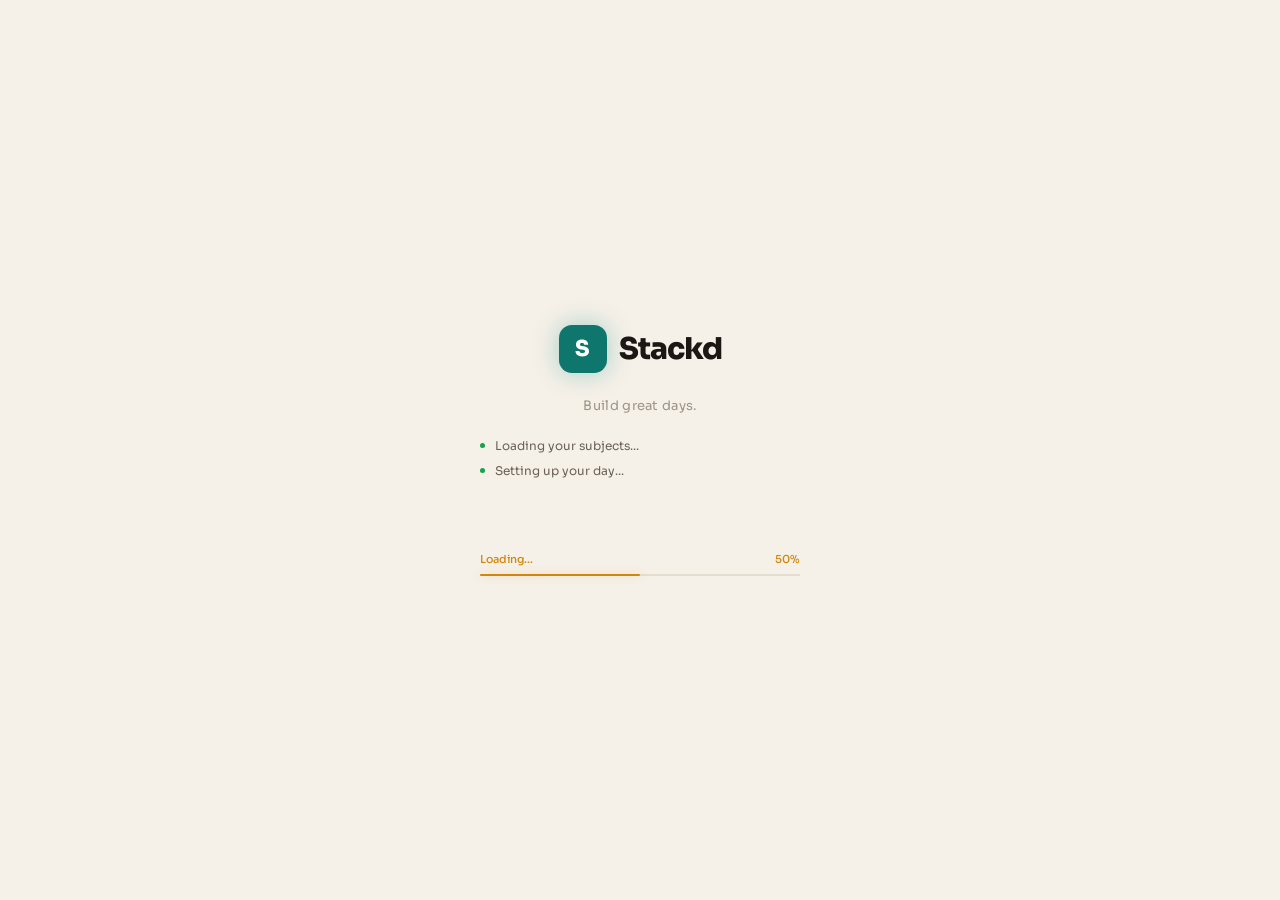
==== commit fab480c4: "Update index.html" ====
--- a/index.html
+++ b/index.html
@@ -1090,7 +1090,7 @@
 // ══════════════════════════════════════════
 // STACKD SCHOOL v1
 // ══════════════════════════════════════════
-var APP_VERSION = 'stackd-school-v' + Date.now();
+var APP_VERSION = 'stackd-school-v1.3';
 
 // Safe element getter
 function el(id){
@@ -1194,6 +1194,12 @@
   };
   el('parent-save-bar').style.display='flex';
 }
+function cancelParentChanges(){
+  STAGING=null;
+  el('parent-save-bar').style.display='none';
+  showToast('Changes discarded.');
+  _navDirect('home');
+}
 function saveParentChanges(){
   if(!STAGING)return;
   DB.subjects=STAGING.subjects;
@@ -1207,13 +1213,21 @@
   applyStackTheme(DB.config.stackTheme||'minimal');
   updateNavLabels();
   updateKidName();
-  nav('home');
-}
-function cancelParentChanges(){
-  STAGING=null;
-  el('parent-save-bar').style.display='none';
-  showToast('Changes discarded.');
-  nav('home');
+  _navDirect('home');
+}
+// Direct nav — skips dirty guard, used after save/discard
+function _navDirect(screen){
+  var screens=['home','lessons','tasks','rewards','report','parent'];
+  screens.forEach(function(s){var sc=el('s-'+s);if(sc&&sc.classList)sc.classList.remove('active');var nb=el('nb-'+s);if(nb&&nb.classList)nb.classList.remove('active');});
+  var sc=el('s-'+screen);if(sc&&sc.classList)sc.classList.add('active');
+  var nb=el('nb-'+screen);if(nb&&nb.classList)nb.classList.add('active');
+  var titles={home:'STACKD',lessons:'Lessons',tasks:'Tasks',rewards:'Rewards',report:'Report'};
+  el('app-title').textContent=titles[screen]||'STACKD';
+  if(screen==='home')renderHome();
+  else if(screen==='lessons')renderLessons();
+  else if(screen==='tasks')renderTasks();
+  else if(screen==='rewards')renderRewards();
+  else if(screen==='report')renderReport();
 }
 function getData(key){return STAGING?STAGING[key]:DB[key];}
 
@@ -1345,6 +1359,11 @@
 
 // ── NAV ──
 function nav(screen){
+  // Block leaving parent if there are unsaved changes
+  if(el('s-parent').classList.contains('active')&&STAGING&&_stagingDirty()){
+    if(!confirm('You have unsaved changes. Save or discard before leaving.'))return;
+    cancelParentChanges();
+  }
   var screens=['home','lessons','tasks','rewards','report','parent'];
   screens.forEach(function(s){
     var sc=el('s-'+s);if(sc&&sc.classList)sc.classList.remove('active');
@@ -1750,11 +1769,11 @@
 
 // ── PARENT DASHBOARD ──
 function renderParent(){
-  startEditing();
-  el('set-kidname').value=(STAGING?STAGING.config.kidName:DB.config.kidName)||'';
-  el('set-warn-mins').value=(STAGING?STAGING.config.warnMins:DB.config.warnMins)||5;
-  el('set-break-mins').value=(STAGING?STAGING.config.breakMins:DB.config.breakMins)||10;
-  el('set-bonus-xp').value=(STAGING?STAGING.config.completionBonusXP:DB.config.completionBonusXP)||50;
+  // Populate fields from live DB (not STAGING — don't dirty on open)
+  el('set-kidname').value=DB.config.kidName||'';
+  el('set-warn-mins').value=DB.config.warnMins||5;
+  el('set-break-mins').value=DB.config.breakMins||10;
+  el('set-bonus-xp').value=DB.config.completionBonusXP||50;
   ptab('subjects');
 }
 
@@ -1891,9 +1910,9 @@
 function addTask(){if(!STAGING)startEditing();STAGING.tasks.push({id:uid(),name:'New Task',xp:20,days:'all',category:'task'});renderTaskEditor();}
 
 function renderSettingsEditor(){
-  el('set-warn-mins').value=(STAGING?STAGING.config.warnMins:DB.config.warnMins)||5;
-  el('set-break-mins').value=(STAGING?STAGING.config.breakMins:DB.config.breakMins)||10;
-  el('set-bonus-xp').value=(STAGING?STAGING.config.completionBonusXP:DB.config.completionBonusXP)||50;
+  el('set-warn-mins').value=DB.config.warnMins||5;
+  el('set-break-mins').value=DB.config.breakMins||10;
+  el('set-bonus-xp').value=DB.config.completionBonusXP||50;
   updateBreakPreview();
 }
 
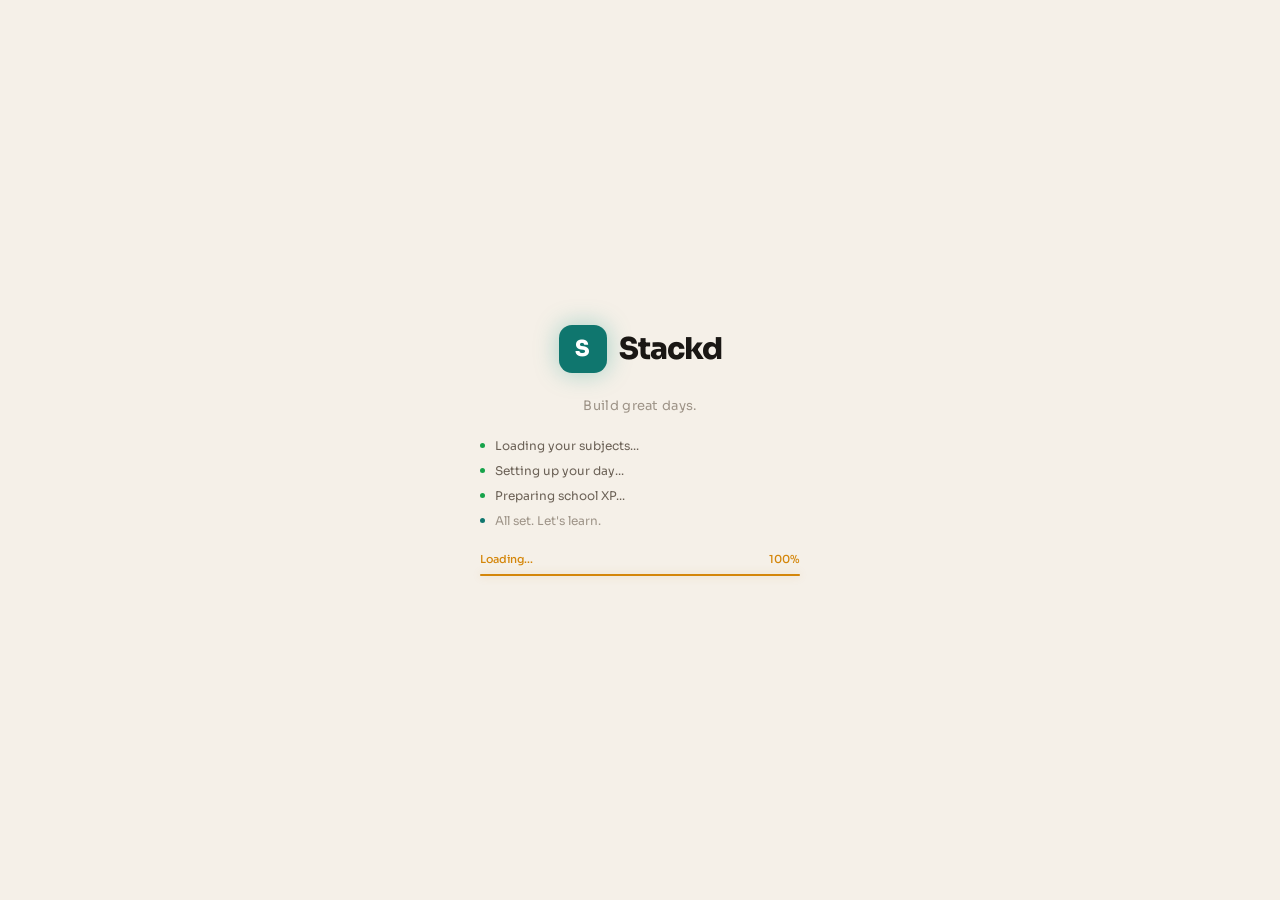
==== commit 3d2355b9: "Update index.html" ====
--- a/index.html
+++ b/index.html
@@ -17,11 +17,16 @@
 <script>
 (function(){
   try{
-    const saved=JSON.parse(localStorage.getItem('sc_theme'));
-    const sys=window.matchMedia('(prefers-color-scheme:light)').matches?'light':'dark';
-    const resolved=(!saved||saved==='auto')?sys:saved;
-    if(resolved==='light')document.documentElement.setAttribute('data-theme','light');
-    else if(saved==='dark')document.documentElement.setAttribute('data-theme','dark');
+    var raw=localStorage.getItem('stackd_school_v1');
+    var d=raw?JSON.parse(raw):{};
+    var stackTheme=(d.config&&d.config.stackTheme)||'minimal';
+    // Only Modern follows system; others are forced in JS after boot
+    if(stackTheme==='minimal'||!stackTheme){
+      var userPref=(d.config&&d.config.theme)||'auto';
+      var sys=window.matchMedia('(prefers-color-scheme:light)').matches?'light':'dark';
+      var resolved=userPref==='auto'?sys:userPref;
+      if(resolved==='light')document.documentElement.setAttribute('data-theme','light');
+    }
   }catch(e){}
 })();
 </script>
@@ -47,7 +52,7 @@
   --subj-science:#34d399;--subj-history:#fb923c;--subj-art:#facc15;
   --subj-pe:#4ade80;--subj-music:#f97316;--subj-other:#94a3b8;
 }
-[data-theme="light"]{
+[data-theme="light"]:not([data-stack-theme="ops"]):not([data-stack-theme="superhero"]):not([data-stack-theme="princess"]):not([data-stack-theme="littlekid"]){
   --bg:#f5f0e8;--bg2:#fdf9f3;--panel:#ffffff;--panel2:#f9f5ee;
   --border:#e4ddd0;--border2:#ede8df;
   --txt:#1a1714;--txt2:#6b6156;--txt3:#9e9488;--txt4:#c4bdb4;
@@ -61,7 +66,8 @@
   --shadow-md:0 4px 16px rgba(0,0,0,.1),0 2px 4px rgba(0,0,0,.06);
   --shadow-lg:0 8px 32px rgba(0,0,0,.14);
 }
-@media(prefers-color-scheme:light){:root:not([data-theme="dark"]){
+@media(prefers-color-scheme:light){
+  :root:not([data-theme="dark"]):not([data-stack-theme="ops"]):not([data-stack-theme="superhero"]):not([data-stack-theme="princess"]):not([data-stack-theme="littlekid"]){
   --bg:#f5f0e8;--bg2:#fdf9f3;--panel:#ffffff;--panel2:#f9f5ee;
   --border:#e4ddd0;--border2:#ede8df;
   --txt:#1a1714;--txt2:#6b6156;--txt3:#9e9488;--txt4:#c4bdb4;
@@ -1939,33 +1945,56 @@
 function getSystemTheme(){return window.matchMedia('(prefers-color-scheme:light)').matches?'light':'dark';}
 function getTheme(){return DB.config.theme||'auto';}
 function applyTheme(pref){
-  var root=document.documentElement;
-  var resolved=pref==='auto'?getSystemTheme():pref;
-  root.removeAttribute('data-theme');
-  if(pref==='dark')root.setAttribute('data-theme','dark');
-  else if(pref==='light')root.setAttribute('data-theme','light');
+  // Stack theme may force dark/light — applyStackTheme handles that
+  DB.config.theme=pref;
   applyStackTheme(DB.config.stackTheme||'minimal');
-  var meta=document.querySelector('meta[name="theme-color"]');
-  if(meta)meta.content=resolved==='light'?'#f0fce8':'#0D9488';
-  var btn=el('theme-toggle');if(btn)btn.textContent=resolved==='light'?'🌙':'☀️';
 }
 function toggleTheme(){
   var cur=getTheme();var sys=getSystemTheme();
   var next=cur==='auto'?(sys==='dark'?'light':'dark'):'auto';
-  DB.config.theme=next;DB.save();applyTheme(next);
+  DB.config.theme=next;DB.save();
+  applyStackTheme(DB.config.stackTheme||'minimal');
   showToast(next==='auto'?'Following system':next==='light'?'Light mode':'Dark mode');
 }
-window.matchMedia('(prefers-color-scheme:light)').addEventListener('change',function(){if(getTheme()==='auto')applyTheme('auto');});
+window.matchMedia('(prefers-color-scheme:light)').addEventListener('change',function(){
+  if(getTheme()==='auto')applyStackTheme(DB.config.stackTheme||'minimal');
+});
 
 function applyStackTheme(t){
   var root=document.documentElement;
   root.setAttribute('data-stack-theme',t||'minimal');
   RANKS=THEME_RANKS[t]||THEME_RANKS.minimal;
-  if(t==='ops'||t==='superhero'){root.setAttribute('data-theme','dark');var btn=el('theme-toggle');if(btn)btn.style.display=(t==='superhero'?'':'none');}
-  else if(t==='littlekid'||t==='princess'){root.setAttribute('data-theme','light');var btn=el('theme-toggle');if(btn)btn.style.display='none';}
-  else{var btn=el('theme-toggle');if(btn)btn.style.display='';}
+
+  var btn=el('theme-toggle');
+  var meta=document.querySelector('meta[name="theme-color"]');
+
+  if(t==='ops'){
+    // Always dark, no toggle
+    root.setAttribute('data-theme','dark');
+    if(btn){btn.style.display='none';}
+    if(meta)meta.content='#071409';
+  } else if(t==='superhero'){
+    // Always light, no toggle
+    root.setAttribute('data-theme','light');
+    if(btn){btn.style.display='none';}
+    if(meta)meta.content='#fffde8';
+  } else if(t==='princess'||t==='littlekid'){
+    // Always light, no toggle
+    root.setAttribute('data-theme','light');
+    if(btn){btn.style.display='none';}
+    if(meta)meta.content=t==='littlekid'?'#e8f8d8':'#2a0d40';
+  } else {
+    // Modern: follow user pref or system
+    var pref=DB.config.theme||'auto';
+    var resolved=pref==='auto'?getSystemTheme():pref;
+    root.removeAttribute('data-theme');
+    if(resolved==='light')root.setAttribute('data-theme','light');
+    else if(resolved==='dark')root.setAttribute('data-theme','dark');
+    if(btn){btn.style.display='';btn.textContent=resolved==='light'?'🌙':'☀️';}
+    if(meta)meta.content=resolved==='light'?'#fdf9f3':'#141210';
+  }
+
   updateNavLabels();updateKidName();
-  // Sync picker highlights
   ['ops','superhero','princess','littlekid','minimal'].forEach(function(id){
     var pbtn=el('ptheme-'+id);if(pbtn&&pbtn.classList)pbtn.classList.toggle('theme-opt-active',id===t);
     var sbtn=el('stheme-'+id);if(sbtn&&sbtn.classList)sbtn.classList.toggle('theme-opt-active',id===t);
@@ -2214,7 +2243,7 @@
 function launchApp(){
   el('splash').classList.add('sp-out');
   el('app').classList.add('ready');
-  applyTheme(getTheme());
+  applyStackTheme(DB.config.stackTheme||'minimal');
   setClock();
   renderHome();
   setInterval(setClock,1000);
@@ -2226,7 +2255,6 @@
 async function boot(){
   DB.load();
   RANKS=THEME_RANKS[DB.config.stackTheme]||THEME_RANKS.minimal;
-  applyTheme(DB.config.theme||'auto');
   applyStackTheme(DB.config.stackTheme||'minimal');
   var bootLines=THEME_BOOT[DB.config.stackTheme]||THEME_BOOT.minimal;
   var log=el('boot-log'),bar=el('boot-bar'),pct=el('boot-pct');
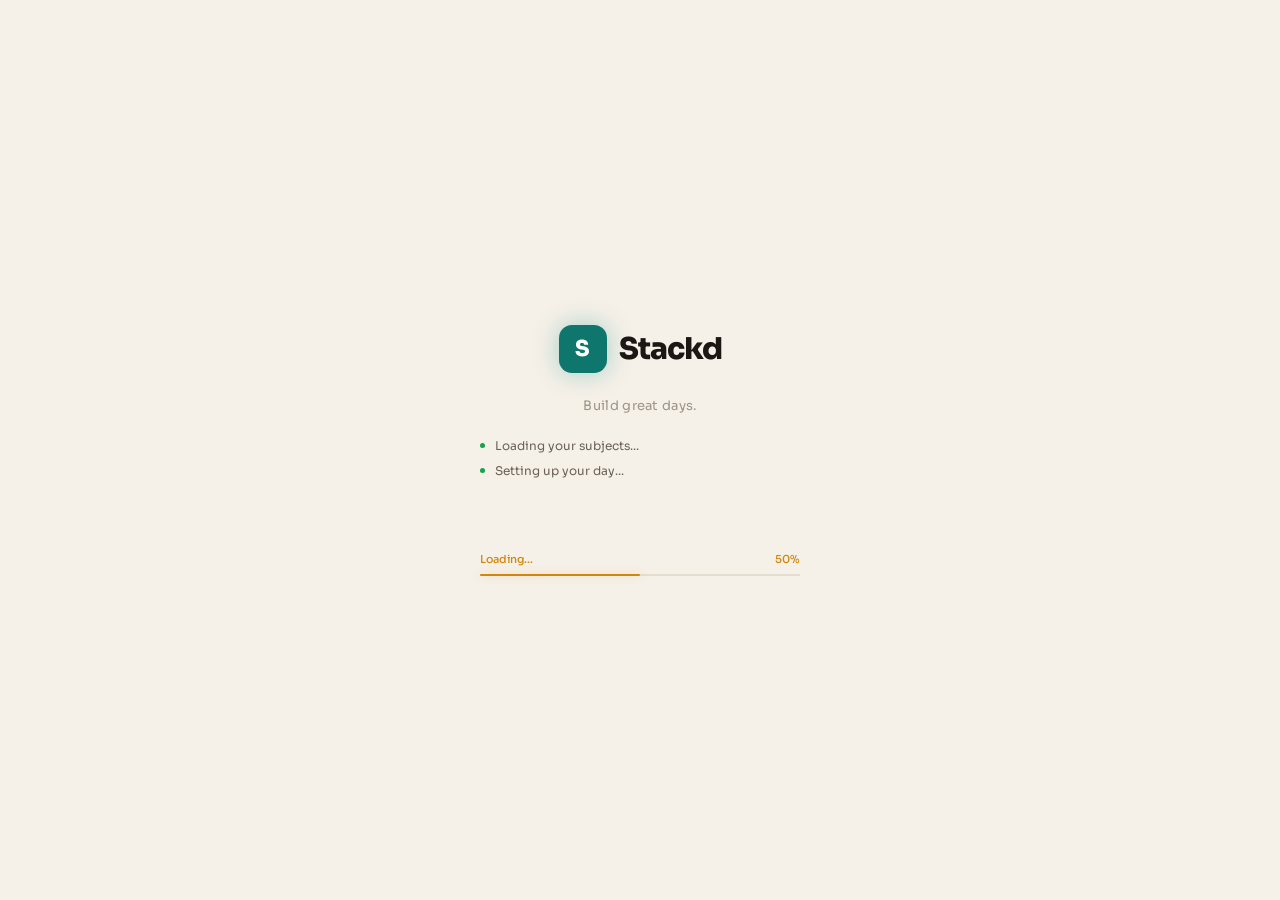
==== commit d0f68da5: "Update index.html" ====
--- a/index.html
+++ b/index.html
@@ -335,6 +335,19 @@
 /* ── PARENT SCREEN ── */
 .s-parent{display:none;flex-direction:column;flex:1;overflow:hidden;}
 .s-parent.active{display:flex;}
+/* ── PAUSED OVERLAY ── */
+#paused-overlay{position:fixed;inset:0;z-index:9950;background:rgba(0,0,0,.6);display:none;align-items:center;justify-content:center;backdrop-filter:blur(4px);}
+#paused-overlay.visible{display:flex;}
+.paused-box{background:var(--panel);border:1px solid var(--border);border-radius:var(--radius);padding:36px 28px;text-align:center;box-shadow:var(--shadow-lg);max-width:300px;width:90%;}
+.paused-icon{font-size:48px;margin-bottom:16px;}
+.paused-title{font-size:22px;font-weight:800;color:var(--txt);letter-spacing:-.4px;margin-bottom:8px;}
+.paused-sub{font-size:13px;color:var(--txt3);margin-bottom:24px;line-height:1.6;}
+.paused-resume-btn{background:var(--accent);border:none;border-radius:var(--radius-sm);padding:15px;width:100%;cursor:pointer;font-family:'Sora',sans-serif;font-size:15px;font-weight:700;color:#fff;}
+.paused-resume-btn:active{transform:scale(.97);}
+
+/* ── SAVE BAR FLASH ── */
+@keyframes saveBarFlash{0%,100%{transform:scale(1);}20%{transform:scale(1.04);}40%{transform:scale(.98);}60%{transform:scale(1.02);}80%{transform:scale(.99);}}
+.save-bar-flash{animation:saveBarFlash .45s ease;}
 #parent-save-bar{display:none;background:var(--accent);padding:10px 16px;gap:10px;align-items:center;z-index:200;flex-shrink:0;}
 #parent-save-bar span{font-size:13px;font-weight:600;color:#fff;flex:1;}
 .psb-btn{border:none;border-radius:var(--radius-xs);padding:8px 16px;cursor:pointer;font-family:'Sora',sans-serif;font-size:12px;font-weight:700;}
@@ -634,6 +647,16 @@
   </div>
 </div>
 
+<!-- PAUSED OVERLAY -->
+<div id="paused-overlay">
+  <div class="paused-box">
+    <div class="paused-icon">⏸</div>
+    <div class="paused-title">Timer paused</div>
+    <div class="paused-sub" id="paused-sub">Take a breath. Tap Resume when you're ready.</div>
+    <button class="paused-resume-btn" onclick="toggleTimer()">Resume</button>
+  </div>
+</div>
+
 <!-- PIN MODAL -->
 <div class="pin-overlay" id="pin-overlay">
   <div class="pin-box">
@@ -860,7 +883,7 @@
           <div class="lh-timer-lbl" id="lh-timer-lbl">remaining</div>
           <div class="lh-track"><div class="lh-fill" id="lh-fill" style="width:0%"></div></div>
           <div id="lh-link-wrap" style="display:none;margin-top:14px;">
-            <a id="lh-link" href="#" target="_blank" rel="noopener" style="display:inline-flex;align-items:center;gap:6px;background:var(--accent-dim);border:1px solid rgba(13,148,136,.3);border-radius:20px;padding:7px 16px;font-size:12px;font-weight:700;color:var(--accent);text-decoration:none;transition:all .15s;">
+            <a id="lh-link" href="#" target="_blank" rel="noopener" onclick="if(this.getAttribute('href')==='#')return false;" style="display:inline-flex;align-items:center;gap:6px;background:var(--accent-dim);border:1px solid rgba(13,148,136,.3);border-radius:20px;padding:7px 16px;font-size:12px;font-weight:700;color:var(--accent);text-decoration:none;transition:all .15s;">
               <span>🔗</span><span id="lh-link-lbl">Open lesson</span>
             </a>
           </div>
@@ -1147,7 +1170,7 @@
   load(){
     try{
       var raw=localStorage.getItem(STORAGE_KEY);
-      if(raw){var d=JSON.parse(raw);if(d.subjects)this.subjects=d.subjects;if(d.tasks)this.tasks=d.tasks;if(d.rewards)this.rewards=d.rewards;if(d.config)this.config=Object.assign({},DEFAULT_CONFIG,d.config);}
+      if(raw){var d=JSON.parse(raw);if(d.subjects)this.subjects=d.subjects;if(d.tasks)this.tasks=d.tasks;if(d.rewards&&d.rewards.length)this.rewards=d.rewards;if(d.config)this.config=Object.assign({},DEFAULT_CONFIG,d.config);}
       var rp=localStorage.getItem(STORAGE_KEY+'_priv');if(rp)this._priv=JSON.parse(rp);
       var rg=localStorage.getItem(STORAGE_KEY+'_glob');if(rg)this._glob=JSON.parse(rg);
     }catch(e){}
@@ -1367,8 +1390,8 @@
 function nav(screen){
   // Block leaving parent if there are unsaved changes
   if(el('s-parent').classList.contains('active')&&STAGING&&_stagingDirty()){
-    if(!confirm('You have unsaved changes. Save or discard before leaving.'))return;
-    cancelParentChanges();
+    flashSaveBar();
+    return;
   }
   var screens=['home','lessons','tasks','rewards','report','parent'];
   screens.forEach(function(s){
@@ -1517,6 +1540,7 @@
   timerPaused=false;
   warnTriggered=false;
   el('timer-pause-btn').textContent='Pause';
+  el('paused-overlay').classList.remove('visible');
   el('lh-subject').textContent=s.name;
   el('lh-desc').textContent=s.notes||('Work on '+s.name+' for '+s.duration+' minutes');
   el('lh-progress').textContent='Subject '+(idx+1)+' of '+lessons.length;
@@ -1594,8 +1618,19 @@
 function toggleTimer(){
   timerPaused=!timerPaused;
   el('timer-pause-btn').textContent=timerPaused?'Resume':'Pause';
-  if(!timerPaused&&!schoolTimerInterval){
-    schoolTimerInterval=setInterval(schoolTimerTick,1000);
+  var overlay=el('paused-overlay');
+  if(timerPaused){
+    // Show subject name in paused overlay
+    var lessons=getTodaySubjects();
+    var idx=DB.getSchoolCurIdx();
+    var subj=lessons[idx]?lessons[idx].name:'';
+    el('paused-sub').textContent=subj?subj+' is paused. Tap Resume when ready.':'Tap Resume when ready.';
+    overlay.classList.add('visible');
+  } else {
+    overlay.classList.remove('visible');
+    if(!schoolTimerInterval){
+      schoolTimerInterval=setInterval(schoolTimerTick,1000);
+    }
   }
 }
 
@@ -1783,16 +1818,10 @@
   ptab('subjects');
 }
 
-// Close any open color picker dropdowns when clicking outside
-document.addEventListener('click',function(){
-  document.querySelectorAll('.color-picker-dropdown.open').forEach(function(d){d.classList.remove('open');});
-  document.querySelectorAll('.color-picker-arrow').forEach(function(a){a.textContent='▼';});
-});
-
 function ptab(name){
-  // Guard: if STAGING has unsaved edits, warn before switching tabs
   if(STAGING&&_stagingDirty()){
-    if(!confirm('You have unsaved changes. Save or discard them before switching tabs.'))return;
+    flashSaveBar();
+    return;
   }
   document.querySelectorAll('.ptab').forEach(function(t){t.classList.remove('active');});
   document.querySelectorAll('.ptab-content').forEach(function(c){c.classList.remove('active');});
@@ -1803,6 +1832,20 @@
   else if(name==='rewards')renderRewardEditor();
   else if(name==='settings')renderSettingsEditor();
 }
+
+function flashSaveBar(){
+  var bar=el('parent-save-bar');
+  bar.classList.remove('save-bar-flash');
+  void bar.offsetWidth;
+  bar.classList.add('save-bar-flash');
+  setTimeout(function(){bar.classList.remove('save-bar-flash');},500);
+}
+
+// Close any open color picker dropdowns when clicking outside
+document.addEventListener('click',function(){
+  document.querySelectorAll('.color-picker-dropdown.open').forEach(function(d){d.classList.remove('open');});
+  document.querySelectorAll('.color-picker-arrow').forEach(function(a){a.textContent='▼';});
+});
 
 function _stagingDirty(){
   // True if STAGING differs from DB in any meaningful way
@@ -2002,7 +2045,10 @@
 }
 
 function setStackTheme(t){
-  if(!STAGING)startEditing();STAGING.config.stackTheme=t;applyStackTheme(t);
+  if(!STAGING)startEditing();
+  STAGING.config.stackTheme=t;
+  applyStackTheme(t);
+  flashSaveBar();
 }
 
 function updateNavLabels(){
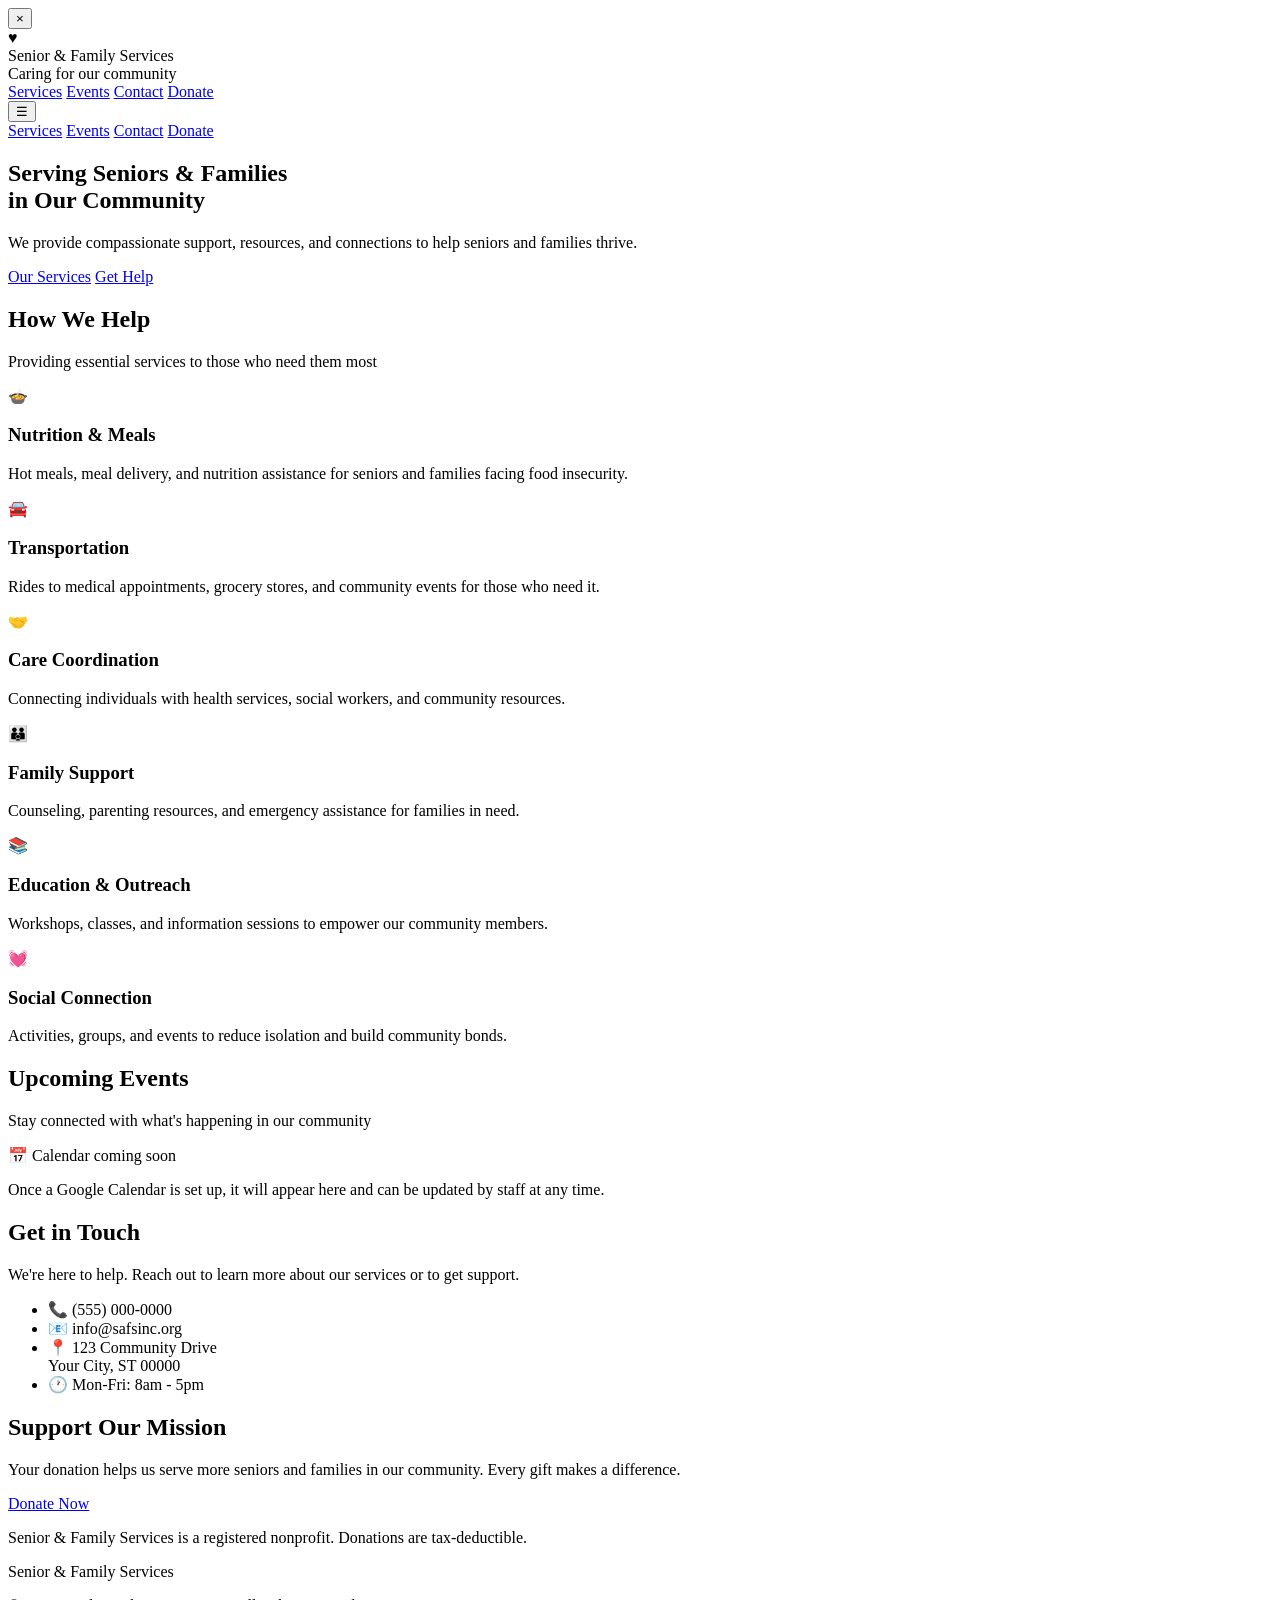
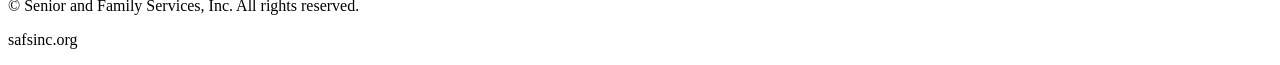
==== commit 6ad955f9: "Create index.html" ====
--- a/index.html
+++ b/index.html
@@ -1,2339 +1,135 @@
 <!DOCTYPE html>
 <html lang="en">
 <head>
-<meta charset="UTF-8">
-<meta http-equiv="Cache-Control" content="no-cache, no-store, must-revalidate">
-<meta http-equiv="Pragma" content="no-cache">
-<meta http-equiv="Expires" content="0">
-<meta name="viewport" content="width=device-width, initial-scale=1.0, maximum-scale=1.0, user-scalable=no, viewport-fit=cover">
-<meta name="apple-mobile-web-app-capable" content="yes">
-<meta name="mobile-web-app-capable" content="yes">
-<title>Stackd - School</title>
-<link rel="manifest" href="[data-uri]">
-<meta name="theme-color" content="#0D9488">
-<meta name="application-name" content="Stackd School">
-<meta name="apple-mobile-web-app-title" content="Stackd School">
-<meta name="apple-mobile-web-app-status-bar-style" content="black-translucent">
-<script>
-(function(){
-  try{
-    var raw=localStorage.getItem('stackd_school_v1');
-    var d=raw?JSON.parse(raw):{};
-    var stackTheme=(d.config&&d.config.stackTheme)||'minimal';
-    // Only Modern follows system; others are forced in JS after boot
-    if(stackTheme==='minimal'||!stackTheme){
-      var userPref=(d.config&&d.config.theme)||'auto';
-      var sys=window.matchMedia('(prefers-color-scheme:light)').matches?'light':'dark';
-      var resolved=userPref==='auto'?sys:userPref;
-      if(resolved==='light')document.documentElement.setAttribute('data-theme','light');
-    }
-  }catch(e){}
-})();
-</script>
-<link href="https://fonts.googleapis.com/css2?family=Exo+2:wght@600;700;800&family=Righteous&family=Chewy&family=Fredoka+One&display=swap" rel="stylesheet">
-<link href="https://fonts.googleapis.com/css2?family=Sora:wght@300;400;500;600;700;800&family=JetBrains+Mono:wght@400;500&display=swap" rel="stylesheet">
-<style>
-/* ── BASE TOKENS ── */
-:root{
-  --bg:#141210;--bg2:#1c1916;--panel:#211e1a;--panel2:#272320;
-  --border:#2e2a25;--border2:#252118;
-  --txt:#f0ebe4;--txt2:#b8b0a6;--txt3:#7a7168;--txt4:#4a4540;
-  --accent:#0D9488;--accent2:#14b8a6;
-  --xp:#f0a500;--xp2:#ffc840;
-  --xp-dim:rgba(240,165,0,.12);--xp-glow:rgba(240,165,0,.3);
-  --accent-dim:rgba(13,148,136,.12);--accent-dim2:rgba(13,148,136,.07);
-  --grn:#4ade80;--grn-dim:rgba(74,222,128,.09);--grn-border:rgba(74,222,128,.22);
-  --red:#f87171;--red-dim:rgba(248,113,113,.09);--red-border:rgba(248,113,113,.22);
-  --shadow:0 1px 3px rgba(0,0,0,.3),0 1px 2px rgba(0,0,0,.2);
-  --shadow-md:0 4px 16px rgba(0,0,0,.4),0 2px 4px rgba(0,0,0,.3);
-  --shadow-lg:0 8px 32px rgba(0,0,0,.5);
-  --radius:14px;--radius-sm:10px;--radius-xs:7px;
-  --subj-math:#60a5fa;--subj-reading:#f472b6;--subj-writing:#c084fc;
-  --subj-science:#34d399;--subj-history:#fb923c;--subj-art:#facc15;
-  --subj-pe:#4ade80;--subj-music:#f97316;--subj-other:#94a3b8;
-}
-[data-theme="light"]:not([data-stack-theme="ops"]):not([data-stack-theme="superhero"]):not([data-stack-theme="princess"]):not([data-stack-theme="littlekid"]){
-  --bg:#f5f0e8;--bg2:#fdf9f3;--panel:#ffffff;--panel2:#f9f5ee;
-  --border:#e4ddd0;--border2:#ede8df;
-  --txt:#1a1714;--txt2:#6b6156;--txt3:#9e9488;--txt4:#c4bdb4;
-  --accent:#0f766e;--accent2:#0D9488;
-  --xp:#d4860a;--xp2:#e8970c;
-  --xp-dim:rgba(212,134,10,.1);--xp-glow:rgba(212,134,10,.25);
-  --accent-dim:rgba(15,118,110,.1);--accent-dim2:rgba(15,118,110,.06);
-  --grn:#16a34a;--grn-dim:rgba(22,163,74,.08);--grn-border:rgba(22,163,74,.2);
-  --red:#dc2626;--red-dim:rgba(220,38,38,.07);--red-border:rgba(220,38,38,.2);
-  --shadow:0 1px 3px rgba(0,0,0,.07),0 1px 2px rgba(0,0,0,.04);
-  --shadow-md:0 4px 16px rgba(0,0,0,.1),0 2px 4px rgba(0,0,0,.06);
-  --shadow-lg:0 8px 32px rgba(0,0,0,.14);
-}
-@media(prefers-color-scheme:light){
-  :root:not([data-theme="dark"]):not([data-stack-theme="ops"]):not([data-stack-theme="superhero"]):not([data-stack-theme="princess"]):not([data-stack-theme="littlekid"]){
-  --bg:#f5f0e8;--bg2:#fdf9f3;--panel:#ffffff;--panel2:#f9f5ee;
-  --border:#e4ddd0;--border2:#ede8df;
-  --txt:#1a1714;--txt2:#6b6156;--txt3:#9e9488;--txt4:#c4bdb4;
-  --accent:#0f766e;--accent2:#0D9488;
-  --xp:#d4860a;--xp2:#e8970c;
-  --xp-dim:rgba(212,134,10,.1);--xp-glow:rgba(212,134,10,.25);
-  --accent-dim:rgba(15,118,110,.1);--accent-dim2:rgba(15,118,110,.06);
-  --grn:#16a34a;--grn-dim:rgba(22,163,74,.08);--grn-border:rgba(22,163,74,.2);
-  --red:#dc2626;--red-dim:rgba(220,38,38,.07);--red-border:rgba(220,38,38,.2);
-  --shadow:0 1px 3px rgba(0,0,0,.07),0 1px 2px rgba(0,0,0,.04);
-  --shadow-md:0 4px 16px rgba(0,0,0,.1),0 2px 4px rgba(0,0,0,.06);
-  --shadow-lg:0 8px 32px rgba(0,0,0,.14);
-}}
-
-*{box-sizing:border-box;margin:0;padding:0;-webkit-tap-highlight-color:transparent;}
-html,body{height:100%;overflow:hidden;background:var(--bg);}
-body{font-family:'Sora',sans-serif;color:var(--txt);overscroll-behavior:none;-webkit-font-smoothing:antialiased;}
-
-/* SPLASH */
-#splash{position:fixed;inset:0;background:var(--bg);z-index:9990;display:flex;flex-direction:column;align-items:center;justify-content:center;gap:24px;padding:40px;pointer-events:none;}
-.sp-logo{display:flex;align-items:center;gap:12px;opacity:0;animation:fadeUp .5s .1s ease forwards;}
-.sp-s{width:48px;height:48px;background:var(--accent);border-radius:13px;display:flex;align-items:center;justify-content:center;font-family:'Sora',sans-serif;font-size:22px;font-weight:800;color:#fff;box-shadow:0 0 24px rgba(13,148,136,.35);}
-.sp-wordmark{font-size:30px;font-weight:800;color:var(--txt);letter-spacing:-1px;}
-.sp-sub{font-size:13px;color:var(--txt3);font-weight:400;letter-spacing:.3px;opacity:0;animation:fadeUp .4s .3s ease forwards;}
-@keyframes fadeUp{from{opacity:0;transform:translateY(8px);}to{opacity:1;transform:translateY(0);}}
-.boot-log{width:100%;max-width:320px;opacity:0;animation:fadeUp .3s .5s ease forwards;display:flex;flex-direction:column;gap:10px;}
-.boot-item{display:flex;align-items:center;gap:10px;opacity:0;transition:opacity .2s;}
-.boot-dot{width:5px;height:5px;border-radius:50%;background:var(--border);flex-shrink:0;transition:background .3s;}
-.boot-item.active .boot-dot{background:var(--accent);animation:dotPulse .8s ease-in-out infinite;}
-.boot-item.ok .boot-dot{background:var(--grn);}
-@keyframes dotPulse{0%,100%{opacity:1;}50%{opacity:.2;}}
-.boot-txt{font-size:12px;color:var(--txt3);font-weight:400;}
-.boot-item.ok .boot-txt{color:var(--txt2);}
-.sp-bar-wrap{width:100%;max-width:320px;opacity:0;animation:fadeUp .3s .5s ease forwards;}
-.sp-bar-lbl{display:flex;justify-content:space-between;font-size:11px;color:var(--txt3);margin-bottom:8px;font-weight:500;}
-.sp-bar-lbl span{color:var(--xp);}
-.sp-bar-track{height:2px;background:var(--border);border-radius:1px;}
-.sp-bar-fill{height:100%;background:var(--xp);border-radius:1px;width:0%;transition:width .2s linear;box-shadow:0 0 8px var(--xp-glow);}
-.sp-out{animation:spOut .4s ease forwards!important;pointer-events:none;}
-@keyframes spOut{to{opacity:0;pointer-events:none;}}
-
-/* APP SHELL */
-#app{display:flex;flex-direction:column;height:100%;height:100dvh;opacity:0;transition:opacity .3s;}
-#app.ready{opacity:1;}
-#safe-top{height:env(safe-area-inset-top);min-height:env(safe-area-inset-top);background:var(--bg2);flex-shrink:0;}
-@supports not (height: env(safe-area-inset-top)){#safe-top{height:0;min-height:0;}}
-#safe-bottom{position:fixed;bottom:0;left:0;right:0;height:env(safe-area-inset-bottom,0px);background:var(--bg2);z-index:99;}
-
-/* TOPBAR */
-.topbar{background:var(--bg2);border-bottom:1px solid var(--border);padding:0 16px;display:flex;align-items:center;justify-content:space-between;flex-shrink:0;min-height:56px;}
-.tb-l{display:flex;align-items:center;gap:10px;min-width:0;overflow:hidden;}
-.tb-s{width:30px;height:30px;background:var(--accent);border-radius:8px;display:flex;align-items:center;justify-content:center;font-family:'Sora',sans-serif;font-size:13px;font-weight:800;color:#fff;flex-shrink:0;}
-.tb-info{display:flex;flex-direction:column;min-width:0;}
-.tb-title{font-size:15px;font-weight:800;color:var(--txt);letter-spacing:-.3px;white-space:nowrap;overflow:hidden;text-overflow:ellipsis;}
-.tb-sub{font-size:10px;color:var(--txt3);font-weight:500;white-space:nowrap;overflow:hidden;text-overflow:ellipsis;}
-.tb-r{display:flex;align-items:center;gap:8px;flex-shrink:0;}
-.live-chip{background:var(--accent-dim);border:1px solid rgba(13,148,136,.3);border-radius:20px;padding:4px 10px;display:flex;align-items:center;gap:5px;font-size:10px;font-weight:700;color:var(--accent);letter-spacing:.4px;cursor:default;}
-.live-dot{width:5px;height:5px;border-radius:50%;background:var(--accent);animation:livePulse 2s ease-in-out infinite;}
-@keyframes livePulse{0%,100%{opacity:1;}50%{opacity:.3;}}
-.parent-btn{background:var(--accent);border:none;border-radius:var(--radius-xs);padding:7px 14px;cursor:pointer;font-family:'Sora',sans-serif;font-size:12px;font-weight:700;color:#fff;transition:all .15s;display:flex;align-items:center;gap:5px;}
-.parent-btn:hover{filter:brightness(1.1);}
-.parent-btn:active{transform:scale(.96);}
-
-/* NAVBAR */
-.navbar{position:fixed;bottom:0;left:0;right:0;background:var(--bg2);border-top:1px solid var(--border);display:flex;z-index:100;padding-bottom:env(safe-area-inset-bottom,0px);}
-.nb{flex:1;background:none;border:none;border-top:2px solid transparent;padding:10px 4px 8px;cursor:pointer;font-family:'Sora',sans-serif;font-size:10px;font-weight:600;color:var(--txt3);display:flex;flex-direction:column;align-items:center;gap:3px;transition:all .15s;letter-spacing:.2px;}
-.nb.active{color:var(--accent);border-top-color:var(--accent);}
-.nb-icon{font-size:18px;line-height:1;}
-
-/* SCREENS */
-.screen{display:none;flex-direction:column;flex:1;overflow:hidden;}
-.screen.active{display:flex;}
-.scroll-area{flex:1;overflow-y:auto;-webkit-overflow-scrolling:touch;overscroll-behavior:contain;padding:12px 14px 80px;}
-
-/* PANELS */
-.panel{background:var(--panel);border:1px solid var(--border);border-radius:var(--radius);padding:14px;margin-bottom:12px;box-shadow:var(--shadow);}
-.ph{font-size:10px;font-weight:700;color:var(--txt3);margin-bottom:12px;display:flex;align-items:center;gap:8px;letter-spacing:.8px;text-transform:uppercase;}
-.ph-line{flex:1;height:1px;background:var(--border);}
-.ph-count{color:var(--txt4);font-size:10px;font-weight:500;letter-spacing:0;}
-
-/* BUTTONS */
-.btn{border:none;border-radius:var(--radius-sm);padding:14px 16px;cursor:pointer;font-family:'Sora',sans-serif;font-size:14px;font-weight:700;width:100%;text-align:center;transition:all .15s;margin-top:10px;letter-spacing:-.1px;}
-.btn-primary{background:var(--accent);color:#fff;box-shadow:0 0 20px rgba(13,148,136,.25);}
-.btn-primary:hover{background:var(--accent2);}
-.btn-primary:active{transform:scale(.98);}
-.btn-ghost{background:transparent;border:1px solid var(--border);color:var(--txt3);font-size:13px;font-weight:500;}
-.btn-ghost:hover{border-color:var(--txt4);color:var(--txt2);}
-.btn-danger{background:var(--red-dim);border:1px solid var(--red-border);color:var(--red);font-size:13px;font-weight:600;}
-.btn-row{display:grid;grid-template-columns:1fr 1fr;gap:8px;}
-
-/* TOAST / FLASH */
-.toast{position:fixed;top:66px;left:50%;transform:translateX(-50%);background:var(--panel2);border:1px solid var(--border);color:var(--txt);font-family:'Sora',sans-serif;font-size:12px;font-weight:600;padding:9px 18px;border-radius:20px;z-index:9995;opacity:0;pointer-events:none;white-space:nowrap;transition:opacity .25s,transform .25s;transform:translateX(-50%) translateY(4px);}
-.toast.show{opacity:1;transform:translateX(-50%) translateY(0);}
-.xp-flash{position:fixed;top:50%;left:50%;transform:translate(-50%,-50%);font-family:'JetBrains Mono',monospace;font-size:28px;font-weight:500;color:var(--xp);pointer-events:none;opacity:0;z-index:9996;text-shadow:0 0 20px var(--xp-glow);}
-.xp-flash.show{animation:xpPop .8s ease forwards;}
-@keyframes xpPop{0%{opacity:0;transform:translate(-50%,-50%) scale(.8);}15%{opacity:1;transform:translate(-50%,-60%) scale(1.1);}60%{opacity:1;transform:translate(-50%,-70%) scale(1);}100%{opacity:0;transform:translate(-50%,-90%) scale(.95);}}
-
-/* ── HOME SCREEN ── */
-.greeting-card{border-radius:var(--radius);padding:22px 20px;background:linear-gradient(135deg,var(--accent-dim) 0%,var(--panel) 60%,var(--panel2) 100%);border:1px solid rgba(13,148,136,.2);position:relative;overflow:hidden;box-shadow:var(--shadow);margin-bottom:12px;}
-.greeting-card::before{content:'';position:absolute;top:-40px;right:-40px;width:160px;height:160px;border-radius:50%;background:radial-gradient(circle,rgba(13,148,136,.12) 0%,transparent 70%);}
-.g-eyebrow{font-size:11px;font-weight:600;color:var(--accent);letter-spacing:.8px;text-transform:uppercase;margin-bottom:7px;opacity:.8;}
-.g-name{font-size:26px;font-weight:800;color:var(--txt);letter-spacing:-.6px;line-height:1.2;}
-.g-sub{font-size:12px;color:var(--txt2);margin-top:6px;font-weight:500;}
-.g-sub span{color:var(--accent);font-weight:700;}
-
-.two-col{display:grid;grid-template-columns:1fr 1fr;gap:12px;margin-bottom:12px;}
-.stat-box{background:var(--panel);border:1px solid var(--border);border-radius:var(--radius);padding:14px;box-shadow:var(--shadow);}
-.stat-box-lbl{font-size:10px;font-weight:700;color:var(--txt3);text-transform:uppercase;letter-spacing:.6px;margin-bottom:8px;}
-.stat-box-val{font-family:'JetBrains Mono',monospace;font-size:24px;font-weight:500;color:var(--txt);line-height:1;}
-.stat-box-sub{font-size:11px;color:var(--txt3);margin-top:3px;}
-
-.level-row{display:flex;align-items:center;gap:10px;margin-top:4px;}
-.level-badge{width:40px;height:40px;background:var(--accent-dim);border:1px solid rgba(13,148,136,.25);border-radius:var(--radius-xs);display:flex;align-items:center;justify-content:center;flex-shrink:0;}
-.level-abbr{font-family:'JetBrains Mono',monospace;font-size:11px;font-weight:500;color:var(--accent);}
-.level-info{flex:1;min-width:0;}
-.level-name{font-size:13px;font-weight:700;color:var(--txt);}
-.level-track{height:4px;background:var(--border2);border-radius:2px;margin:5px 0 3px;}
-.level-fill{height:100%;background:var(--accent);border-radius:2px;transition:width .6s;box-shadow:0 0 8px rgba(13,148,136,.4);}
-.level-xp{font-size:10px;color:var(--txt3);}
-.level-xp span{color:var(--txt2);font-weight:600;}
-
-/* today preview card on home */
-.today-card{background:var(--panel);border:1px solid var(--border);border-radius:var(--radius);padding:16px;margin-bottom:12px;box-shadow:var(--shadow);}
-.today-subject-row{display:flex;align-items:center;gap:10px;padding:9px 0;border-bottom:1px solid var(--border2);}
-.today-subject-row:last-child{border-bottom:none;}
-.today-subj-dot{width:8px;height:8px;border-radius:50%;flex-shrink:0;}
-.today-subj-name{font-size:13px;font-weight:500;color:var(--txt2);flex:1;}
-.today-subj-dur{font-size:11px;color:var(--txt3);font-family:'JetBrains Mono',monospace;}
-.today-subj-done{font-size:11px;color:var(--grn);font-weight:700;}
-
-/* ── LESSON (TIMER) SCREEN ── */
-.lesson-hero{background:var(--panel);border:1px solid var(--border);border-radius:var(--radius);padding:28px 22px 22px;margin-bottom:12px;box-shadow:var(--shadow);position:relative;overflow:hidden;text-align:center;}
-.lesson-hero::after{content:'';position:absolute;left:0;top:0;bottom:0;width:4px;background:linear-gradient(180deg,var(--accent),rgba(13,148,136,.2));border-radius:4px 0 0 4px;}
-.lh-eye{font-size:10px;font-weight:700;color:var(--txt3);text-transform:uppercase;letter-spacing:.6px;margin-bottom:10px;display:flex;align-items:center;justify-content:center;gap:6px;}
-.lh-pulse{width:5px;height:5px;background:var(--accent);border-radius:50%;animation:livePulse 2s ease-in-out infinite;flex-shrink:0;box-shadow:0 0 6px var(--accent);}
-.lh-subject{font-size:22px;font-weight:700;color:var(--txt);letter-spacing:-.4px;margin-bottom:4px;}
-.lh-desc{font-size:11px;color:var(--txt3);margin-bottom:18px;min-height:14px;font-weight:500;}
-.lh-timer{font-family:'JetBrains Mono',monospace;font-size:64px;font-weight:500;color:var(--accent);letter-spacing:2px;line-height:1;text-shadow:0 0 24px rgba(13,148,136,.3);}
-.lh-timer.warn{color:var(--red);text-shadow:0 0 24px rgba(248,113,113,.3);animation:timerWarn .5s ease-in-out infinite alternate;}
-@keyframes timerWarn{from{opacity:1;}to{opacity:.4;}}
-.lh-timer-lbl{font-size:10px;color:var(--txt3);text-transform:uppercase;letter-spacing:.5px;margin-top:5px;font-weight:600;}
-.lh-track{height:3px;background:var(--border2);border-radius:2px;margin:16px 0 0;}
-.lh-fill{height:100%;background:var(--accent);border-radius:2px;transition:width 1s linear;}
-.lh-fill.warn{background:var(--red);}
-
-.timer-btns{display:grid;grid-template-columns:1fr 1fr;gap:10px;margin-top:12px;}
-.timer-btn{border:none;border-radius:var(--radius-sm);padding:15px;cursor:pointer;font-family:'Sora',sans-serif;font-size:14px;font-weight:700;transition:all .15s;}
-.timer-btn-primary{background:var(--accent);color:#fff;box-shadow:0 0 16px rgba(13,148,136,.3);}
-.timer-btn-primary:hover{background:var(--accent2);}
-.timer-btn-primary:active{transform:scale(.97);}
-.timer-btn-ghost{background:var(--panel2);border:1px solid var(--border);color:var(--txt2);}
-.timer-btn-ghost:active{transform:scale(.97);}
-
-.lesson-list-panel{background:var(--panel);border:1px solid var(--border);border-radius:var(--radius);padding:14px;margin-bottom:12px;box-shadow:var(--shadow);}
-.lesson-item{display:flex;align-items:center;gap:8px;padding:10px 11px;background:var(--panel2);border:1px solid var(--border2);border-radius:var(--radius-xs);border-left:3px solid transparent;margin-bottom:4px;cursor:pointer;transition:all .15s;}
-.lesson-item.current{background:var(--accent-dim);border-color:rgba(13,148,136,.3);border-left-color:var(--accent);}
-.lesson-item.done{opacity:.35;}
-.lesson-item:hover:not(.done){border-color:var(--accent);}
-.li-num{font-family:'JetBrains Mono',monospace;font-size:10px;color:var(--txt4);width:16px;text-align:center;flex-shrink:0;}
-.lesson-item.current .li-num{color:var(--accent);}
-.li-dot{width:7px;height:7px;border-radius:50%;flex-shrink:0;}
-.li-name{font-size:13px;font-weight:500;color:var(--txt2);flex:1;}
-.lesson-item.current .li-name{color:var(--txt);font-weight:600;}
-.li-dur{font-size:10px;color:var(--txt3);font-family:'JetBrains Mono',monospace;flex-shrink:0;}
-.li-tag{font-size:9px;font-weight:700;padding:2px 7px;border-radius:8px;flex-shrink:0;letter-spacing:.2px;}
-.li-now{background:var(--accent);color:#fff;}
-.li-done-tag{background:var(--grn-dim);border:1px solid var(--grn-border);color:var(--grn);}
-
-.school-xp-bar{background:var(--panel2);border:1px solid var(--border);border-radius:var(--radius-sm);padding:12px;margin-bottom:12px;}
-.sxp-lbl{font-size:10px;font-weight:700;color:var(--txt3);text-transform:uppercase;letter-spacing:.5px;margin-bottom:4px;}
-.sxp-row{display:flex;align-items:baseline;gap:6px;}
-.sxp-val{font-family:'JetBrains Mono',monospace;font-size:26px;font-weight:500;color:var(--accent);line-height:1;}
-.sxp-max{font-size:10px;color:var(--txt3);margin-top:2px;}
-.sxp-track{height:3px;background:var(--border2);border-radius:2px;margin:8px 0 0;}
-.sxp-fill{height:100%;background:var(--accent);border-radius:2px;transition:width .5s;}
-
-/* Idle / no-school / complete states */
-.lesson-idle{text-align:center;padding:50px 20px;}
-.li-icon{font-size:52px;margin-bottom:18px;}
-.li-title{font-size:24px;font-weight:800;color:var(--txt);letter-spacing:-.5px;margin-bottom:8px;}
-.li-sub{font-size:14px;color:var(--txt2);margin-bottom:24px;font-weight:500;line-height:1.6;}
-.school-complete{text-align:center;padding:50px 20px;}
-.sc-score-big{font-family:'JetBrains Mono',monospace;font-size:72px;font-weight:500;color:var(--grn);line-height:1;text-shadow:0 0 30px rgba(74,222,128,.25);}
-.sc-lbl-big{font-size:11px;font-weight:700;color:var(--txt3);text-transform:uppercase;letter-spacing:.8px;margin-top:8px;}
-.sc-msg{font-size:14px;color:var(--txt2);margin:16px 0 28px;line-height:1.7;}
-
-/* ── REWARDS ── */
-.xp-balance-bar{background:var(--panel);border:1px solid var(--border);border-radius:var(--radius);padding:16px;display:flex;align-items:center;justify-content:space-between;margin-bottom:12px;box-shadow:var(--shadow);}
-.xb-lbl{font-size:10px;font-weight:700;color:var(--txt3);text-transform:uppercase;letter-spacing:.5px;}
-.xb-val{font-family:'JetBrains Mono',monospace;font-size:28px;font-weight:500;color:var(--xp);margin-top:3px;}
-.xb-sub{font-size:10px;color:var(--txt3);margin-top:2px;}
-.reward-card{background:var(--panel);border:1px solid var(--border);border-radius:var(--radius-sm);padding:13px;display:flex;align-items:center;gap:12px;margin-bottom:8px;transition:all .15s;box-shadow:var(--shadow);}
-.reward-card.can{border-color:rgba(13,148,136,.3);background:var(--accent-dim2);}
-.reward-icon{width:44px;height:44px;background:var(--panel2);border:1px solid var(--border);border-radius:var(--radius-xs);display:flex;align-items:center;justify-content:center;font-size:22px;flex-shrink:0;}
-.reward-info{flex:1;min-width:0;}
-.reward-name{font-size:14px;font-weight:700;color:var(--txt);}
-.reward-desc{font-size:11px;color:var(--txt3);margin-top:2px;}
-.reward-cost{font-size:11px;color:var(--txt3);margin-top:4px;}
-.reward-cost span{color:var(--xp);font-weight:700;font-family:'JetBrains Mono',monospace;}
-.reward-btn{background:var(--panel2);border:1px solid var(--border);color:var(--txt3);font-family:'Sora',sans-serif;font-size:11px;font-weight:700;padding:9px 13px;cursor:pointer;border-radius:var(--radius-xs);flex-shrink:0;transition:all .15s;white-space:nowrap;}
-.reward-btn.can{background:var(--xp);border-color:var(--xp);color:#141210;}
-.reward-btn.can:hover{filter:brightness(1.1);}
-.reward-btn:disabled{opacity:.3;cursor:not-allowed;}
-.unlocked-item{background:var(--grn-dim);border:1px solid var(--grn-border);border-radius:var(--radius-xs);padding:9px 12px;display:flex;justify-content:space-between;align-items:center;margin-bottom:5px;font-size:12px;font-weight:600;color:var(--grn);}
-.ul-date{font-size:10px;color:var(--grn);opacity:.6;font-family:'JetBrains Mono',monospace;}
-
-/* ── CONFETTI ── */
-#confetti-canvas{position:fixed;inset:0;pointer-events:none;z-index:9970;}
-
-/* ── BREAK PREVIEW ── */
-.break-preview-box{background:var(--panel2);border:1px solid var(--border);border-radius:var(--radius-sm);padding:14px;margin-top:12px;text-align:center;}
-.bp-timer{font-family:'JetBrains Mono',monospace;font-size:32px;font-weight:500;color:var(--accent);margin:8px 0 4px;}
-.bp-lbl{font-size:10px;color:var(--txt3);text-transform:uppercase;letter-spacing:.5px;font-weight:600;}
-
-/* ── CUSTOM COLOR PICKER ── */
-.color-picker-wrap{position:relative;}
-.color-picker-btn{width:100%;background:var(--bg2);border:1px solid var(--border);border-radius:var(--radius-xs);padding:9px 11px;font-family:'Sora',sans-serif;font-size:13px;color:var(--txt);cursor:pointer;display:flex;align-items:center;gap:8px;transition:border .15s;text-align:left;}
-.color-picker-btn:focus{border-color:var(--accent);outline:none;}
-.color-swatch-sm{width:14px;height:14px;border-radius:50%;flex-shrink:0;border:1px solid rgba(0,0,0,.15);}
-.color-picker-arrow{margin-left:auto;font-size:10px;color:var(--txt3);}
-.color-picker-dropdown{position:absolute;top:calc(100% + 4px);left:0;right:0;background:var(--panel);border:1px solid var(--border);border-radius:var(--radius-sm);box-shadow:var(--shadow-md);z-index:500;overflow:hidden;display:none;}
-.color-picker-dropdown.open{display:block;}
-.color-picker-option{display:flex;align-items:center;gap:10px;padding:10px 12px;cursor:pointer;transition:background .1s;}
-.color-picker-option:hover{background:var(--panel2);}
-.color-picker-option.selected{background:var(--accent-dim);}
-.color-opt-swatch{width:18px;height:18px;border-radius:50%;flex-shrink:0;border:2px solid rgba(0,0,0,.12);}
-.color-opt-name{font-size:13px;font-weight:500;color:var(--txt);}
-.color-opt-check{margin-left:auto;color:var(--accent);font-size:14px;font-weight:700;}
-
-/* ── TASKS SCREEN ── */
-.task-item{background:var(--panel);border:1px solid var(--border);border-radius:var(--radius-sm);padding:12px 14px;display:flex;align-items:center;gap:11px;cursor:pointer;border-left:3px solid var(--border);margin-bottom:6px;transition:all .15s;box-shadow:var(--shadow);}
-.task-item:hover:not(.done){background:var(--panel2);border-color:var(--accent);border-left-color:var(--accent);transform:translateX(2px);}
-.task-item.done{opacity:.4;}
-.task-item.done .ti-lbl{text-decoration:line-through;color:var(--txt3);}
-.ti-check{width:20px;height:20px;border:2px solid var(--border);background:var(--bg2);border-radius:6px;flex-shrink:0;position:relative;transition:all .15s;}
-.task-item.done .ti-check{background:var(--grn);border-color:var(--grn);box-shadow:0 0 8px rgba(74,222,128,.3);}
-.task-item.done .ti-check::after{content:'';position:absolute;top:3px;left:6px;width:5px;height:9px;border-right:2px solid #141210;border-bottom:2px solid #141210;transform:rotate(45deg);}
-.ti-lbl{font-size:13px;font-weight:500;color:var(--txt);flex:1;}
-.ti-xp{font-size:11px;color:var(--txt3);font-weight:600;flex-shrink:0;font-family:'JetBrains Mono',monospace;}
-.task-item.done .ti-xp{color:var(--grn);}
-
-/* ── REPORT SCREEN ── */
-.report-hero{background:var(--panel);border:1px solid var(--border);border-radius:var(--radius);padding:22px;text-align:center;margin-bottom:12px;box-shadow:var(--shadow);}
-.rh-eyebrow{font-size:10px;font-weight:700;color:var(--txt3);text-transform:uppercase;letter-spacing:.8px;margin-bottom:12px;}
-.rh-score{font-family:'JetBrains Mono',monospace;font-size:64px;font-weight:500;line-height:1;}
-.rh-grade{font-size:12px;font-weight:700;color:var(--txt3);text-transform:uppercase;letter-spacing:.6px;margin-top:7px;}
-.rh-msg{font-size:13px;color:var(--txt2);margin-top:10px;line-height:1.7;}
-.stat-grid{display:grid;grid-template-columns:repeat(3,1fr);gap:8px;margin-bottom:12px;}
-.stat-cell-box{background:var(--panel);border:1px solid var(--border);border-radius:var(--radius-sm);padding:13px;text-align:center;box-shadow:var(--shadow);}
-.stat-cell-lbl{font-size:9px;font-weight:700;color:var(--txt3);text-transform:uppercase;letter-spacing:.5px;margin-bottom:5px;}
-.stat-cell-val{font-family:'JetBrains Mono',monospace;font-size:22px;font-weight:500;color:var(--txt);}
-.streak-card{background:var(--panel);border:1px solid var(--border);border-radius:var(--radius-sm);padding:14px;display:flex;align-items:center;gap:13px;margin-bottom:12px;box-shadow:var(--shadow);}
-.streak-num{font-family:'JetBrains Mono',monospace;font-size:40px;font-weight:500;color:var(--xp);line-height:1;text-shadow:0 0 12px rgba(240,165,0,.25);}
-.streak-lbl{font-size:10px;font-weight:700;color:var(--txt3);text-transform:uppercase;letter-spacing:.5px;margin-bottom:3px;}
-.streak-desc{font-size:12px;color:var(--txt2);}
-
-/* ── SUBJECT COMPLETE PANEL (after each lesson) ── */
-.subj-complete-overlay{position:fixed;inset:0;z-index:9980;background:rgba(0,0,0,.7);display:flex;align-items:center;justify-content:center;padding:24px;}
-.subj-complete-box{background:var(--panel);border:1px solid var(--border);border-radius:var(--radius);padding:28px 24px;max-width:340px;width:100%;text-align:center;box-shadow:var(--shadow-lg);}
-.scb-icon{font-size:48px;margin-bottom:14px;}
-.scb-title{font-size:22px;font-weight:800;color:var(--txt);letter-spacing:-.4px;margin-bottom:6px;}
-.scb-xp{font-family:'JetBrains Mono',monospace;font-size:32px;font-weight:500;color:var(--xp);margin-bottom:8px;}
-.scb-sub{font-size:13px;color:var(--txt2);margin-bottom:24px;line-height:1.6;}
-
-/* ── PARENT SCREEN ── */
-.s-parent{display:none;flex-direction:column;flex:1;overflow:hidden;}
-.s-parent.active{display:flex;}
-/* ── PAUSED OVERLAY ── */
-#paused-overlay{position:fixed;inset:0;z-index:9950;background:rgba(0,0,0,.6);display:none;align-items:center;justify-content:center;backdrop-filter:blur(4px);}
-#paused-overlay.visible{display:flex;}
-.paused-box{background:var(--panel);border:1px solid var(--border);border-radius:var(--radius);padding:36px 28px;text-align:center;box-shadow:var(--shadow-lg);max-width:300px;width:90%;}
-.paused-icon{font-size:48px;margin-bottom:16px;}
-.paused-title{font-size:22px;font-weight:800;color:var(--txt);letter-spacing:-.4px;margin-bottom:8px;}
-.paused-sub{font-size:13px;color:var(--txt3);margin-bottom:24px;line-height:1.6;}
-.paused-resume-btn{background:var(--accent);border:none;border-radius:var(--radius-sm);padding:15px;width:100%;cursor:pointer;font-family:'Sora',sans-serif;font-size:15px;font-weight:700;color:#fff;}
-.paused-resume-btn:active{transform:scale(.97);}
-
-/* ── SAVE BAR FLASH ── */
-@keyframes saveBarFlash{0%,100%{transform:scale(1);}20%{transform:scale(1.04);}40%{transform:scale(.98);}60%{transform:scale(1.02);}80%{transform:scale(.99);}}
-.save-bar-flash{animation:saveBarFlash .45s ease;}
-#parent-save-bar{display:none;background:var(--accent);padding:10px 16px;gap:10px;align-items:center;z-index:200;flex-shrink:0;}
-#parent-save-bar span{font-size:13px;font-weight:600;color:#fff;flex:1;}
-.psb-btn{border:none;border-radius:var(--radius-xs);padding:8px 16px;cursor:pointer;font-family:'Sora',sans-serif;font-size:12px;font-weight:700;}
-.psb-save{background:#fff;color:var(--accent);}
-.psb-cancel{background:rgba(255,255,255,.2);color:#fff;}
-.ptabs{display:flex;overflow-x:auto;border-bottom:1px solid var(--border);background:var(--bg2);padding:0 12px;gap:4px;flex-shrink:0;scrollbar-width:none;}
-.ptabs::-webkit-scrollbar{display:none;}
-.ptab{border:none;background:none;border-bottom:2px solid transparent;padding:10px 14px;cursor:pointer;font-family:'Sora',sans-serif;font-size:12px;font-weight:600;color:var(--txt3);white-space:nowrap;transition:all .15s;}
-.ptab.active{color:var(--accent);border-bottom-color:var(--accent);}
-.ptab-content{display:none;flex:1;overflow-y:auto;padding:14px 14px 80px;scrollbar-width:none;}
-.ptab-content.active{display:block;}
-.ptab-content::-webkit-scrollbar{display:none;}
-
-/* Parent editor components */
-.editor-card{background:var(--panel);border:1px solid var(--border);border-radius:var(--radius);padding:14px;margin-bottom:10px;box-shadow:var(--shadow);}
-.editor-card-hdr{display:flex;align-items:center;justify-content:space-between;margin-bottom:12px;}
-.editor-card-title{font-size:13px;font-weight:700;color:var(--txt);}
-.editor-card-del{background:var(--red-dim);border:1px solid var(--red-border);color:var(--red);border-radius:var(--radius-xs);padding:5px 10px;cursor:pointer;font-size:11px;font-weight:700;font-family:'Sora',sans-serif;}
-.editor-grid{display:grid;grid-template-columns:1fr 1fr;gap:10px;}
-.field{display:flex;flex-direction:column;gap:4px;}
-.field.full{grid-column:1/-1;}
-.field-lbl{font-size:10px;font-weight:700;color:var(--txt3);text-transform:uppercase;letter-spacing:.5px;}
-.field-input,.field-select{background:var(--bg2);border:1px solid var(--border);border-radius:var(--radius-xs);padding:9px 11px;font-family:'Sora',sans-serif;font-size:13px;color:var(--txt);width:100%;outline:none;transition:border .15s;}
-.field-input:focus,.field-select:focus{border-color:var(--accent);}
-.field-select option{background:var(--bg2);}
-.add-btn{background:var(--accent-dim);border:1px solid rgba(13,148,136,.3);color:var(--accent);border-radius:var(--radius-sm);padding:12px;cursor:pointer;font-family:'Sora',sans-serif;font-size:13px;font-weight:700;width:100%;margin-top:4px;transition:all .15s;}
-.add-btn:hover{background:var(--accent-dim2);}
-.section-lbl{font-size:10px;font-weight:700;color:var(--txt3);text-transform:uppercase;letter-spacing:.8px;margin:16px 0 8px;display:flex;align-items:center;gap:8px;}
-.section-lbl::after{content:'';flex:1;height:1px;background:var(--border);}
-.set-row{display:flex;align-items:center;justify-content:space-between;padding:12px 0;border-bottom:1px solid var(--border2);}
-.set-row:last-child{border-bottom:none;}
-.set-row-lbl{font-size:13px;font-weight:600;color:var(--txt);}
-.set-row-sub{font-size:11px;color:var(--txt3);margin-top:2px;}
-.set-row-r{flex-shrink:0;}
-.toggle-switch{width:44px;height:24px;background:var(--border);border-radius:12px;position:relative;cursor:pointer;transition:background .2s;border:none;}
-.toggle-switch.on{background:var(--accent);}
-.toggle-switch::after{content:'';position:absolute;top:2px;left:2px;width:20px;height:20px;background:#fff;border-radius:50%;transition:left .2s;}
-.toggle-switch.on::after{left:22px;}
-.day-toggle{background:var(--panel2);border:1px solid var(--border);border-radius:var(--radius-xs);padding:6px 10px;cursor:pointer;font-family:'Sora',sans-serif;font-size:11px;font-weight:700;color:var(--txt3);transition:all .15s;}
-.day-toggle.on{background:var(--accent-dim);border-color:var(--accent);color:var(--accent);}
-.day-toggles{display:flex;flex-wrap:wrap;gap:6px;margin-bottom:12px;}
-.theme-opt-btn{background:var(--panel2);border:1px solid var(--border);border-radius:14px;padding:16px;cursor:pointer;text-align:left;width:100%;font-family:"Sora",sans-serif;transition:all .15s;margin-bottom:10px;}
-.theme-opt-btn:hover{border-color:var(--accent);}
-.theme-opt-active{border-color:var(--accent)!important;background:var(--accent-dim)!important;}
-.theme-toggle{background:var(--panel2);border:1px solid var(--border);border-radius:20px;padding:5px 10px;cursor:pointer;font-size:14px;line-height:1;transition:all .2s;color:var(--txt2);flex-shrink:0;}
-.theme-toggle:hover{border-color:var(--accent);}
-
-/* PIN */
-.pin-overlay{position:fixed;inset:0;background:rgba(0,0,0,.85);z-index:9000;display:none;align-items:center;justify-content:center;}
-.pin-box{background:var(--panel);border:1px solid var(--border);border-radius:var(--radius);padding:32px 24px;max-width:300px;width:90%;text-align:center;box-shadow:var(--shadow-lg);}
-.pin-title{font-size:18px;font-weight:800;color:var(--txt);margin-bottom:6px;letter-spacing:-.3px;}
-.pin-sub{font-size:12px;color:var(--txt3);margin-bottom:24px;}
-.pin-dots{display:flex;justify-content:center;gap:12px;margin-bottom:24px;}
-.pin-dot{width:14px;height:14px;border-radius:50%;border:2px solid var(--border2);background:transparent;transition:all .2s;}
-.pin-dot.filled{background:var(--accent);border-color:var(--accent);}
-.pin-keys{display:grid;grid-template-columns:repeat(3,1fr);gap:8px;}
-.pin-key{background:var(--panel2);border:1px solid var(--border);border-radius:var(--radius-sm);padding:16px;cursor:pointer;font-family:'Sora',sans-serif;font-size:20px;font-weight:600;color:var(--txt);transition:all .15s;}
-.pin-key:hover{background:var(--panel);border-color:var(--accent);}
-.pin-key:active{transform:scale(.94);}
-.pin-del{font-size:16px;}
-.pin-cancel{grid-column:1/-1;margin-top:4px;background:transparent;border:none;color:var(--txt3);font-family:'Sora',sans-serif;font-size:13px;cursor:pointer;padding:10px;}
-.pin-err{font-size:12px;color:var(--red);min-height:16px;margin-top:-16px;margin-bottom:8px;}
-
-/* WALKTHROUGH */
-.wt-dot{width:8px;height:8px;border-radius:50%;background:rgba(255,255,255,.2);transition:all .3s;}
-.wt-dot.active{background:#fff;width:20px;border-radius:4px;}
-.wt-slide{display:none;}
-.wt-slide.active{display:block;}
-.wt-title{font-size:24px;font-weight:800;color:#fff;letter-spacing:-.5px;margin-bottom:12px;text-align:center;}
-.wt-body{font-size:15px;color:rgba(255,255,255,.8);line-height:1.65;text-align:center;}
-.wt-body strong{color:#fff;}
-.wt-tip{background:rgba(255,255,255,.08);border:1px solid rgba(255,255,255,.12);border-radius:10px;padding:12px 14px;font-size:13px;color:rgba(255,255,255,.7);line-height:1.6;margin-top:16px;text-align:left;}
-
-/* THEME PICKER */
-#theme-picker-overlay{position:fixed;inset:0;background:rgba(0,0,0,.92);z-index:9997;display:none;align-items:center;justify-content:center;padding:20px;}
-.theme-picker-box{background:var(--panel);border:1px solid var(--border);border-radius:var(--radius);padding:24px;max-width:360px;width:100%;max-height:80vh;overflow-y:auto;}
-.theme-picker-title{font-size:20px;font-weight:800;color:var(--txt);margin-bottom:6px;letter-spacing:-.4px;}
-.theme-picker-sub{font-size:12px;color:var(--txt3);margin-bottom:20px;}
-
-/* WARN TINT */
-#warn-tint{position:fixed;inset:0;pointer-events:none;z-index:9990;opacity:0;transition:opacity 3s ease;background:rgba(240,165,0,.06);}
-#warn-tint.warn-active{opacity:1;}
-#warn-tint.end-active{background:rgba(251,146,60,.08);opacity:1;}
-.timer-pill-sweep{color:#fff!important;background:linear-gradient(90deg,#f0a500,#f97316,#f0a500,#f97316,#f0a500)!important;background-size:300% 100%!important;animation:pillSweep 6s linear infinite!important;border-radius:10px!important;padding:4px 16px!important;}
-@keyframes pillSweep{0%{background-position:200% center;}100%{background-position:-200% center;}}
-
-/* ═══ THEME: SPECIAL OPS ═══ */
-[data-stack-theme="ops"]{
-  --bg:#040c03;--bg2:#071409;--panel:#0d1a08;--panel2:#102010;
-  --border:#1a3010;--border2:#142208;
-  --txt:#c8e8c0;--txt2:#86c87a;--txt3:#4a7a3e;--txt4:#2a4a20;
-  --accent:#4ade80;--accent2:#86efac;
-  --xp:#4ade80;--xp2:#86efac;--xp-dim:rgba(74,222,128,.13);--xp-glow:rgba(74,222,128,.35);
-  --accent-dim:rgba(74,222,128,.13);--accent-dim2:rgba(74,222,128,.3);
-  --grn:#4ade80;--grn-dim:rgba(74,222,128,.13);--grn-border:rgba(74,222,128,.3);
-  --red:#ff6b6b;--red-dim:rgba(255,107,107,.09);--red-border:rgba(255,107,107,.22);
-  --radius:8px;--radius-sm:6px;--radius-xs:4px;
-}
-[data-stack-theme="ops"] .topbar{background:#071409!important;border-bottom:1px solid #1a3010!important;position:relative;}
-[data-stack-theme="ops"] .topbar::after{content:'';display:block;position:absolute;bottom:-3px;left:0;right:0;height:3px;background:linear-gradient(90deg,transparent,#4ade80,#86efac,#4ade80,transparent);}
-[data-stack-theme="ops"] .tb-s{background:#4ade80;color:#040c03;border-radius:6px;font-weight:800;}
-[data-stack-theme="ops"] .tb-title{font-family:'Exo 2',sans-serif;font-weight:800;text-transform:uppercase;letter-spacing:3px;color:#4ade80;}
-[data-stack-theme="ops"] .tb-sub{color:#3a7030;font-size:8px;text-transform:uppercase;letter-spacing:1px;}
-[data-stack-theme="ops"] .live-chip{background:#4ade80;color:#040c03;border:none;border-radius:3px;font-weight:800;text-transform:uppercase;letter-spacing:.5px;}
-[data-stack-theme="ops"] .live-dot{background:#040c03;box-shadow:none;}
-[data-stack-theme="ops"] .navbar{background:#071409!important;border-top:1px solid #1a3010!important;}
-[data-stack-theme="ops"] .nb{font-family:'Exo 2',sans-serif;font-size:9px;font-weight:800;text-transform:uppercase;letter-spacing:.5px;color:#3a6028;}
-[data-stack-theme="ops"] .nb.active{color:#4ade80;border-top-color:#4ade80;}
-[data-stack-theme="ops"] .greeting-card{background:#071409;border:1px solid rgba(74,222,128,.25);border-left:4px solid #4ade80;}
-[data-stack-theme="ops"] .g-eyebrow{color:#3a6028;font-size:8px;letter-spacing:2px;text-transform:uppercase;}
-[data-stack-theme="ops"] .g-name{font-family:'Exo 2',sans-serif;font-weight:800;color:#4ade80;text-transform:uppercase;letter-spacing:1px;}
-[data-stack-theme="ops"] .g-sub span{color:#4ade80;}
-[data-stack-theme="ops"] .stat-box{background:#071409;border:1px solid #1a3010;}
-[data-stack-theme="ops"] .level-fill{background:linear-gradient(90deg,#22c55e,#4ade80);}
-[data-stack-theme="ops"] .level-badge{background:rgba(74,222,128,.1);border-color:rgba(74,222,128,.25);}
-[data-stack-theme="ops"] .level-abbr{color:#4ade80;}
-[data-stack-theme="ops"] .lesson-hero{background:#071409;border:1px solid #1a3010;}
-[data-stack-theme="ops"] .lh-subject{font-family:'Exo 2',sans-serif;font-weight:800;text-transform:uppercase;letter-spacing:.5px;color:#c8e8c0;}
-[data-stack-theme="ops"] .lh-timer{color:#4ade80;font-family:'Exo 2',sans-serif;font-weight:800;}
-[data-stack-theme="ops"] .lh-fill{background:linear-gradient(90deg,#22c55e,#4ade80,#86efac);}
-[data-stack-theme="ops"] .panel{background:#071409;border:1px solid #1a3010;border-radius:8px;}
-[data-stack-theme="ops"] .ph{color:#3a6028;letter-spacing:1.5px;}
-[data-stack-theme="ops"] .ph-line{background:#1a3010;}
-[data-stack-theme="ops"] .task-item{background:#071409;border-color:#1a3010;}
-[data-stack-theme="ops"] .task-item.done .ti-check{background:#4ade80;border-color:#4ade80;}
-[data-stack-theme="ops"] .sxp-fill{background:#4ade80;}
-[data-stack-theme="ops"] .school-xp-bar{background:#0d1a08;border-color:#1a3010;}
-[data-stack-theme="ops"] .btn-primary,[data-stack-theme="ops"] .timer-btn-primary{background:#4ade80;color:#040c03;}
-[data-stack-theme="ops"] .btn-ghost,[data-stack-theme="ops"] .timer-btn-ghost{border-color:#1a3010;color:#86c87a;}
-[data-stack-theme="ops"] .tb-title,[data-stack-theme="ops"] .lh-timer,[data-stack-theme="ops"] .sxp-val,[data-stack-theme="ops"] .rh-score,[data-stack-theme="ops"] .streak-num{font-family:'Exo 2',sans-serif;font-weight:800;}
-
-/* ═══ THEME: SUPERHERO ═══ */
-[data-stack-theme="superhero"]{
-  --bg:#080406;--bg2:#100810;--panel:#150a0e;--panel2:#1e0f14;
-  --border:#3a1a1e;--border2:#2a1015;
-  --txt:#fef0e0;--txt2:#f4c0a0;--txt3:#bb7060;--txt4:#5a2020;
-  --accent:#0099f7;--accent2:#34f9fe;
-  --xp:#ffe63a;--xp2:#ffed70;--xp-dim:rgba(255,230,58,.12);--xp-glow:rgba(255,230,58,.3);
-  --accent-dim:rgba(0,153,247,.12);--accent-dim2:rgba(0,153,247,.35);
-  --grn:#34f9fe;--grn-dim:rgba(52,249,254,.09);--grn-border:rgba(52,249,254,.22);
-  --red:#f11712;--red-dim:rgba(241,23,18,.09);--red-border:rgba(241,23,18,.25);
-  --radius:10px;--radius-sm:8px;--radius-xs:5px;
-}
-[data-stack-theme="superhero"] .topbar{background:#100810!important;border-bottom:none!important;position:relative;}
-[data-stack-theme="superhero"] .topbar::before{content:'';position:absolute;top:0;left:0;right:0;height:4px;background:linear-gradient(90deg,#f11712,#ff6644,#f11712);}
-[data-stack-theme="superhero"] .topbar::after{content:'';position:absolute;bottom:0;left:0;right:0;height:2px;background:#0099f7;}
-[data-stack-theme="superhero"] .tb-s{background:#0099f7;color:#fff;border-radius:8px;font-family:'Righteous',cursive;}
-[data-stack-theme="superhero"] .tb-title{font-family:'Righteous',cursive;color:#fff;letter-spacing:1px;font-size:16px;text-transform:uppercase;}
-[data-stack-theme="superhero"] .tb-sub{color:#f11712;font-size:8px;letter-spacing:.5px;text-transform:uppercase;font-family:'Righteous',cursive;}
-[data-stack-theme="superhero"] .live-chip{background:#f11712;color:#fff;border:none;border-radius:4px;font-weight:800;font-family:'Righteous',cursive;text-transform:uppercase;}
-[data-stack-theme="superhero"] .live-dot{background:#fff;box-shadow:none;}
-[data-stack-theme="superhero"] .navbar{background:#100810!important;border-top:2px solid #f11712!important;}
-[data-stack-theme="superhero"] .nb{font-family:'Righteous',cursive;font-size:9px;color:#7a3030;}
-[data-stack-theme="superhero"] .nb.active{color:#0099f7;border-top-color:#0099f7;}
-[data-stack-theme="superhero"] .greeting-card{background:#0a1220;border:1px solid #3a1a1e;border-top:3px solid #f11712;}
-[data-stack-theme="superhero"] .g-eyebrow{color:#f11712;font-size:8px;letter-spacing:1px;font-family:'Righteous',cursive;}
-[data-stack-theme="superhero"] .g-name{font-family:'Righteous',cursive;color:#fef0e0;}
-[data-stack-theme="superhero"] .g-sub span{color:#0099f7;}
-[data-stack-theme="superhero"] .stat-box{background:#150a0e;border:1px solid #3a1a1e;}
-[data-stack-theme="superhero"] .level-fill{background:#0099f7;}
-[data-stack-theme="superhero"] .level-badge{background:rgba(0,153,247,.1);border-color:rgba(0,153,247,.25);}
-[data-stack-theme="superhero"] .level-abbr{color:#0099f7;}
-[data-stack-theme="superhero"] .lesson-hero{background:#0a1220;border:2px solid #0099f7;border-top:4px solid #f11712;}
-[data-stack-theme="superhero"] .lh-subject{font-family:'Righteous',cursive;color:#fef0e0;letter-spacing:.3px;}
-[data-stack-theme="superhero"] .lh-timer{color:#0099f7;}
-[data-stack-theme="superhero"] .lh-fill{background:linear-gradient(90deg,#0099f7,#34f9fe);}
-[data-stack-theme="superhero"] .panel{background:#150a0e;border:1px solid #3a1a1e;border-radius:10px;}
-[data-stack-theme="superhero"] .ph{color:#bb7060;font-family:'Righteous',cursive;}
-[data-stack-theme="superhero"] .ph-line{background:#3a1a1e;}
-[data-stack-theme="superhero"] .task-item{background:#150a0e;border-color:#3a1a1e;}
-[data-stack-theme="superhero"] .task-item.done .ti-check{background:#0099f7;border-color:#0099f7;}
-[data-stack-theme="superhero"] .sxp-fill{background:#0099f7;}
-[data-stack-theme="superhero"] .btn-primary,[data-stack-theme="superhero"] .timer-btn-primary{background:#0099f7;color:#fff;box-shadow:none;}
-[data-stack-theme="superhero"] .btn-ghost,[data-stack-theme="superhero"] .timer-btn-ghost{border-color:#3a1a1e;color:#bb7060;}
-[data-stack-theme="superhero"] .tb-title,[data-stack-theme="superhero"] .g-name,[data-stack-theme="superhero"] .lh-subject,[data-stack-theme="superhero"] .rh-score,[data-stack-theme="superhero"] .streak-num,[data-stack-theme="superhero"] .nb,[data-stack-theme="superhero"] .btn{font-family:'Righteous',cursive;}
-
-/* ═══ THEME: ENCHANTED (princess) ═══ */
-[data-stack-theme="princess"]{
-  --bg:#1e0a2e;--bg2:#2a0d40;--panel:#3a1060;--panel2:#2e0d50;
-  --border:#6a3090;--border2:#4a1a70;
-  --txt:#fde8ff;--txt2:#d4a0f0;--txt3:#9060b8;--txt4:#6040a0;
-  --accent:#cc44ff;--accent2:#ff40a0;
-  --xp:#ff40a0;--xp2:#ff80c0;--xp-dim:rgba(255,64,160,.12);--xp-glow:rgba(255,64,160,.3);
-  --accent-dim:rgba(204,68,255,.12);--accent-dim2:rgba(204,68,255,.07);
-  --grn:#cc44ff;--grn-dim:rgba(204,68,255,.09);--grn-border:rgba(204,68,255,.3);
-  --red:#ff40a0;--red-dim:rgba(255,64,160,.09);--red-border:rgba(255,64,160,.3);
-  --radius:18px;--radius-sm:14px;--radius-xs:10px;
-}
-[data-stack-theme="princess"] .topbar{background:#2a0d40!important;border-bottom:2px solid #cc44ff!important;}
-[data-stack-theme="princess"] .tb-s{background:linear-gradient(135deg,#cc44ff,#ff40a0);color:#fff;border-radius:12px;font-family:'Fredoka One',cursive;}
-[data-stack-theme="princess"] .tb-title{font-family:'Fredoka One',cursive;font-weight:400;color:#fde8ff;font-size:18px;letter-spacing:.5px;}
-[data-stack-theme="princess"] .tb-sub{color:rgba(255,64,160,.85);font-family:'Fredoka One',cursive;font-size:9px;}
-[data-stack-theme="princess"] .live-chip{background:#ff40a0;color:#fff;border:none;border-radius:12px;font-weight:700;font-family:'Fredoka One',cursive;}
-[data-stack-theme="princess"] .live-dot{background:#fff;box-shadow:none;}
-[data-stack-theme="princess"] .navbar{background:#2a0d40!important;border-top:2px solid #cc44ff!important;}
-[data-stack-theme="princess"] .nb{color:#6040a0;font-family:'Fredoka One',cursive;font-size:8px;}
-[data-stack-theme="princess"] .nb.active{color:#cc44ff;border-top-color:#cc44ff;}
-[data-stack-theme="princess"] .greeting-card{background:#3a1060;border:2px solid #cc44ff;border-top:5px solid #ff40a0;}
-[data-stack-theme="princess"] .g-eyebrow{color:#ff40a0;font-size:10px;font-family:'Fredoka One',cursive;}
-[data-stack-theme="princess"] .g-name{font-family:'Fredoka One',cursive;font-weight:400;color:#fde8ff;font-size:24px;}
-[data-stack-theme="princess"] .g-sub span{color:#cc44ff;font-family:'Fredoka One',cursive;}
-[data-stack-theme="princess"] .stat-box{background:#3a1060;border:2px solid #6a3090;border-radius:18px;}
-[data-stack-theme="princess"] .level-fill{background:linear-gradient(90deg,#cc44ff,#ff40a0);}
-[data-stack-theme="princess"] .level-badge{background:rgba(204,68,255,.12);border-color:rgba(204,68,255,.3);}
-[data-stack-theme="princess"] .level-abbr{color:#cc44ff;font-family:'Fredoka One',cursive;}
-[data-stack-theme="princess"] .lesson-hero{background:#3a1060;border:2px solid #cc44ff;border-top:4px solid #ff40a0;border-radius:22px;}
-[data-stack-theme="princess"] .lh-subject{font-family:'Fredoka One',cursive;font-weight:400;color:#fde8ff;font-size:20px;}
-[data-stack-theme="princess"] .lh-timer{color:#cc44ff;font-family:'JetBrains Mono',monospace;}
-[data-stack-theme="princess"] .lh-fill{background:linear-gradient(90deg,#cc44ff,#ff40a0,#cc44ff);}
-[data-stack-theme="princess"] .panel{background:#3a1060;border:2px solid #6a3090;border-radius:22px;}
-[data-stack-theme="princess"] .ph{color:#9060b8;font-family:'Fredoka One',cursive;font-size:10px;}
-[data-stack-theme="princess"] .ph-line{background:#6a3090;}
-[data-stack-theme="princess"] .task-item{background:#3a1060;border:2px solid #6a3090;border-radius:16px;}
-[data-stack-theme="princess"] .task-item.done .ti-check{background:#cc44ff;border-color:#cc44ff;}
-[data-stack-theme="princess"] .sxp-fill{background:linear-gradient(90deg,#cc44ff,#ff40a0);}
-[data-stack-theme="princess"] .btn-primary,[data-stack-theme="princess"] .timer-btn-primary{background:#cc44ff;color:#fff;border-radius:24px;}
-[data-stack-theme="princess"] .btn-ghost,[data-stack-theme="princess"] .timer-btn-ghost{border-color:#6a3090;color:#d4a0f0;}
-[data-stack-theme="princess"] .tb-title,[data-stack-theme="princess"] .g-name,[data-stack-theme="princess"] .lh-subject,[data-stack-theme="princess"] .nb,[data-stack-theme="princess"] .btn{font-family:'Fredoka One',cursive;font-weight:400;}
-[data-stack-theme="princess"] .streak-num{color:#ff40a0;}
-
-/* ═══ THEME: SPROUT (littlekid) ═══ */
-[data-stack-theme="littlekid"]{
-  --bg:#f0fce8;--bg2:#e8f8d8;--panel:#ffffff;--panel2:#f4fcea;
-  --border:#a8d880;--border2:#c8eea0;
-  --txt:#1a3010;--txt2:#3a6020;--txt3:#5a8030;--txt4:#8ab860;
-  --accent:#7cc840;--accent2:#a0e060;
-  --xp:#f0a500;--xp2:#ffc840;--xp-dim:rgba(240,165,0,.12);--xp-glow:rgba(240,165,0,.3);
-  --accent-dim:rgba(124,200,64,.14);--accent-dim2:rgba(124,200,64,.07);
-  --grn:#3a8010;--grn-dim:rgba(58,128,16,.09);--grn-border:rgba(58,128,16,.3);
-  --red:#d43020;--red-dim:rgba(212,48,32,.08);--red-border:rgba(212,48,32,.25);
-  --radius:18px;--radius-sm:14px;--radius-xs:10px;
-}
-[data-stack-theme="littlekid"] .topbar{background:#e8f8d8!important;border-bottom:2px solid #a8d880!important;}
-[data-stack-theme="littlekid"] .tb-s{background:#7cc840;color:#fff;border-radius:12px;font-family:'Chewy',cursive;}
-[data-stack-theme="littlekid"] .tb-title{font-family:'Chewy',cursive;font-weight:400;color:#1a3010;font-size:20px;letter-spacing:.5px;}
-[data-stack-theme="littlekid"] .tb-sub{color:#5a8030;font-family:'Chewy',cursive;font-size:10px;}
-[data-stack-theme="littlekid"] .live-chip{background:#7cc840;color:#fff;border:none;border-radius:12px;font-family:'Chewy',cursive;font-size:11px;}
-[data-stack-theme="littlekid"] .live-dot{background:#fff;box-shadow:none;}
-[data-stack-theme="littlekid"] .navbar{background:#e8f8d8!important;border-top:2px solid #a8d880!important;}
-[data-stack-theme="littlekid"] .nb{color:#8ab860;font-family:'Chewy',cursive;font-size:10px;}
-[data-stack-theme="littlekid"] .nb.active{color:#3a8010;border-top-color:#7cc840;}
-[data-stack-theme="littlekid"] .greeting-card{background:#f4fcea;border:2px solid #a8d880;border-top:4px solid #7cc840;}
-[data-stack-theme="littlekid"] .g-eyebrow{color:#7cc840;font-family:'Chewy',cursive;font-size:11px;}
-[data-stack-theme="littlekid"] .g-name{font-family:'Chewy',cursive;font-weight:400;color:#1a3010;font-size:26px;}
-[data-stack-theme="littlekid"] .g-sub span{color:#3a8010;font-family:'Chewy',cursive;}
-[data-stack-theme="littlekid"] .stat-box{background:#fff;border:2px solid #a8d880;border-radius:18px;}
-[data-stack-theme="littlekid"] .level-fill{background:linear-gradient(90deg,#7cc840,#a0e060);}
-[data-stack-theme="littlekid"] .level-badge{background:rgba(124,200,64,.14);border-color:rgba(124,200,64,.35);}
-[data-stack-theme="littlekid"] .level-abbr{color:#3a8010;font-family:'Chewy',cursive;}
-[data-stack-theme="littlekid"] .lesson-hero{background:#fff;border:2px solid #a8d880;border-top:4px solid #7cc840;border-radius:22px;}
-[data-stack-theme="littlekid"] .lh-subject{font-family:'Chewy',cursive;font-weight:400;color:#1a3010;font-size:24px;}
-[data-stack-theme="littlekid"] .lh-timer{color:#3a8010;font-family:'JetBrains Mono',monospace;}
-[data-stack-theme="littlekid"] .lh-fill{background:linear-gradient(90deg,#7cc840,#a0e060);}
-[data-stack-theme="littlekid"] .panel{background:#fff;border:2px solid #a8d880;border-radius:22px;}
-[data-stack-theme="littlekid"] .ph{color:#5a8030;font-family:'Chewy',cursive;font-size:11px;}
-[data-stack-theme="littlekid"] .ph-line{background:#a8d880;}
-[data-stack-theme="littlekid"] .task-item{background:#fff;border:2px solid #a8d880;border-radius:16px;}
-[data-stack-theme="littlekid"] .task-item.done .ti-check{background:#7cc840;border-color:#7cc840;}
-[data-stack-theme="littlekid"] .sxp-fill{background:linear-gradient(90deg,#7cc840,#a0e060);}
-[data-stack-theme="littlekid"] .btn-primary,[data-stack-theme="littlekid"] .timer-btn-primary{background:#7cc840;color:#fff;border-radius:24px;}
-[data-stack-theme="littlekid"] .btn-ghost,[data-stack-theme="littlekid"] .timer-btn-ghost{border-color:#a8d880;color:#5a8030;}
-[data-stack-theme="littlekid"] .tb-title,[data-stack-theme="littlekid"] .g-name,[data-stack-theme="littlekid"] .lh-subject,[data-stack-theme="littlekid"] .nb,[data-stack-theme="littlekid"] .btn{font-family:'Chewy',cursive;font-weight:400;}
-
-/* ═══ THEME: MODERN (minimal) ═══ */
-/* Modern uses base tokens - no overrides needed */
-
-@media(max-width:600px){.two-col{grid-template-columns:1fr 1fr;}.stat-grid{grid-template-columns:repeat(3,1fr);}}
-</style>
+  <meta charset="UTF-8">
+  <meta name="viewport" content="width=device-width, initial-scale=1.0">
+  <title>Senior and Family Services</title>
+  <link rel="stylesheet" href="styles.css">
 </head>
 <body>
 
-<div id="warn-tint"></div>
-<canvas id="confetti-canvas" style="display:none;"></canvas>
-<div class="toast" id="toast"></div>
-<div class="xp-flash" id="xp-flash"></div>
+  <div id="banner" class="banner hidden" role="alert" aria-live="polite">
+    <span id="banner-text"></span>
+    <button class="banner-close" onclick="document.getElementById('banner').classList.add('hidden')" aria-label="Close announcement">&times;</button>
+  </div>
 
-<!-- SUBJECT COMPLETE OVERLAY -->
-<div class="subj-complete-overlay" id="subj-complete-overlay" style="display:none;">
-  <div class="subj-complete-box">
-    <div class="scb-icon" id="scb-icon">✅</div>
-    <div class="scb-title" id="scb-title">Subject Done!</div>
-    <div class="scb-xp" id="scb-xp">+50 XP</div>
-    <div class="scb-sub" id="scb-sub">Great work. Ready for the next one?</div>
-    <button class="btn btn-primary" onclick="dismissSubjectComplete()" style="margin-top:0;">Next Subject</button>
-    <button class="btn btn-ghost" onclick="startBreak()" style="margin-top:8px;" id="break-btn">Take a break</button>
-  </div>
-</div>
+  <header class="site-header">
+    <div class="container header-inner">
+      <div class="logo">
+        <span class="logo-icon">&#9829;</span>
+        <div>
+          <div class="logo-name">Senior &amp; Family Services</div>
+          <div class="logo-tagline">Caring for our community</div>
+        </div>
+      </div>
+      <nav class="nav" aria-label="Main navigation">
+        <a href="#services">Services</a>
+        <a href="#calendar">Events</a>
+        <a href="#contact">Contact</a>
+        <a href="#donate" class="nav-donate">Donate</a>
+      </nav>
+      <button class="nav-toggle" onclick="toggleMenu()" aria-label="Open menu">&#9776;</button>
+    </div>
+    <nav class="nav-mobile hidden" id="mobile-menu">
+      <a href="#services" onclick="toggleMenu()">Services</a>
+      <a href="#calendar" onclick="toggleMenu()">Events</a>
+      <a href="#contact" onclick="toggleMenu()">Contact</a>
+      <a href="#donate" onclick="toggleMenu()">Donate</a>
+    </nav>
+  </header>
 
-<!-- BREAK TIMER OVERLAY -->
-<div class="subj-complete-overlay" id="break-overlay" style="display:none;">
-  <div class="subj-complete-box">
-    <div class="scb-icon">☕</div>
-    <div class="scb-title">Break time!</div>
-    <div class="scb-xp" id="break-timer-display" style="color:var(--accent);">10:00</div>
-    <div class="scb-sub" id="break-sub">Rest up. School resumes when the timer ends.</div>
-    <button class="btn btn-primary" onclick="endBreak()" style="margin-top:0;">I'm ready - skip break</button>
-  </div>
-</div>
-
-<!-- PAUSED OVERLAY -->
-<div id="paused-overlay">
-  <div class="paused-box">
-    <div class="paused-icon">⏸</div>
-    <div class="paused-title">Timer paused</div>
-    <div class="paused-sub" id="paused-sub">Take a breath. Tap Resume when you're ready.</div>
-    <button class="paused-resume-btn" onclick="toggleTimer()">Resume</button>
-  </div>
-</div>
-
-<!-- PIN MODAL -->
-<div class="pin-overlay" id="pin-overlay">
-  <div class="pin-box">
-    <div class="pin-title">Parent Access</div>
-    <div class="pin-sub">Enter your PIN to continue</div>
-    <div class="pin-dots">
-      <div class="pin-dot" id="pd0"></div><div class="pin-dot" id="pd1"></div>
-      <div class="pin-dot" id="pd2"></div><div class="pin-dot" id="pd3"></div>
-    </div>
-    <div class="pin-err" id="pin-err"></div>
-    <div class="pin-keys">
-      <button class="pin-key" onclick="pinKey('1')">1</button>
-      <button class="pin-key" onclick="pinKey('2')">2</button>
-      <button class="pin-key" onclick="pinKey('3')">3</button>
-      <button class="pin-key" onclick="pinKey('4')">4</button>
-      <button class="pin-key" onclick="pinKey('5')">5</button>
-      <button class="pin-key" onclick="pinKey('6')">6</button>
-      <button class="pin-key" onclick="pinKey('7')">7</button>
-      <button class="pin-key" onclick="pinKey('8')">8</button>
-      <button class="pin-key" onclick="pinKey('9')">9</button>
-      <button class="pin-key pin-del" onclick="pinBackspace()">⌫</button>
-      <button class="pin-key" onclick="pinKey('0')">0</button>
-      <button class="pin-key" onclick="pinClear()">✕</button>
-    </div>
-    <button class="pin-cancel" onclick="closePinModal()">Cancel</button>
-  </div>
-</div>
-
-<!-- THEME PICKER -->
-<div id="theme-picker-overlay">
-  <div class="theme-picker-box">
-    <div class="theme-picker-title">Choose your theme</div>
-    <div class="theme-picker-sub">Pick a look that fits your kid. You can change it anytime.</div>
-    <button class="theme-opt-btn" id="stheme-ops" onclick="pickTheme('ops')" style="padding:18px;text-align:left;">
-      <div style="font-size:22px;font-weight:800;color:#4ade80;font-family:'Exo 2',sans-serif;letter-spacing:2px;margin-bottom:4px;">SPECIAL OPS</div>
-      <div style="font-size:12px;color:var(--txt3);">Dark mode. Military energy.</div>
-      <div style="display:flex;gap:6px;margin-top:10px;">
-        <div style="width:20px;height:20px;border-radius:50%;background:#040c03;border:1px solid #1a3010;"></div>
-        <div style="width:20px;height:20px;border-radius:50%;background:#4ade80;"></div>
-        <div style="width:20px;height:20px;border-radius:50%;background:#86efac;"></div>
-      </div>
-    </button>
-    <button class="theme-opt-btn" id="stheme-superhero" onclick="pickTheme('superhero')" style="padding:18px;text-align:left;">
-      <div style="font-size:22px;font-weight:400;color:#fff;font-family:'Righteous',cursive;letter-spacing:1px;margin-bottom:4px;">SUPERHERO</div>
-      <div style="font-size:12px;color:var(--txt3);">Dark, bold, comic energy.</div>
-      <div style="display:flex;gap:6px;margin-top:10px;">
-        <div style="width:20px;height:20px;border-radius:50%;background:#0a0608;border:1px solid #3a1a1e;"></div>
-        <div style="width:20px;height:20px;border-radius:50%;background:#f11712;"></div>
-        <div style="width:20px;height:20px;border-radius:50%;background:#0099f7;"></div>
-      </div>
-    </button>
-    <button class="theme-opt-btn" id="stheme-princess" onclick="pickTheme('princess')" style="padding:18px;text-align:left;">
-      <div style="font-size:22px;font-weight:400;color:#cc44ff;font-family:'Fredoka One',cursive;letter-spacing:.5px;margin-bottom:4px;">Enchanted ✨</div>
-      <div style="font-size:12px;color:var(--txt3);">Purple magic. Always light.</div>
-      <div style="display:flex;gap:6px;margin-top:10px;">
-        <div style="width:20px;height:20px;border-radius:50%;background:#1e0a2e;border:1px solid #6a3090;"></div>
-        <div style="width:20px;height:20px;border-radius:50%;background:#cc44ff;"></div>
-        <div style="width:20px;height:20px;border-radius:50%;background:#ff40a0;"></div>
-      </div>
-    </button>
-    <button class="theme-opt-btn" id="stheme-littlekid" onclick="pickTheme('littlekid')" style="padding:18px;text-align:left;">
-      <div style="font-size:26px;font-weight:400;color:#3a8010;font-family:'Chewy',cursive;margin-bottom:4px;">Sprout</div>
-      <div style="font-size:12px;color:var(--txt3);">Garden vibes. Always light.</div>
-      <div style="display:flex;gap:6px;margin-top:10px;">
-        <div style="width:20px;height:20px;border-radius:50%;background:#f0fce8;border:1px solid #a8d880;"></div>
-        <div style="width:20px;height:20px;border-radius:50%;background:#7cc840;"></div>
-        <div style="width:20px;height:20px;border-radius:50%;background:#3a8010;"></div>
-      </div>
-    </button>
-    <button class="theme-opt-btn" id="stheme-minimal" onclick="pickTheme('minimal')" style="padding:18px;text-align:left;">
-      <div style="font-size:22px;font-weight:800;color:var(--txt);font-family:Georgia,serif;letter-spacing:-.5px;margin-bottom:4px;">Modern</div>
-      <div style="font-size:12px;color:var(--txt3);">Clean and refined. Light and dark.</div>
-      <div style="display:flex;gap:6px;margin-top:10px;">
-        <div style="width:20px;height:20px;border-radius:50%;background:#1c1917;"></div>
-        <div style="width:20px;height:20px;border-radius:50%;background:#f7f5f0;border:1px solid rgba(0,0,0,.1);"></div>
-        <div style="width:20px;height:20px;border-radius:50%;background:#0D9488;"></div>
-      </div>
-    </button>
-  </div>
-</div>
-
-<!-- WALKTHROUGH -->
-<div id="walkthrough-overlay" style="display:none;position:fixed;inset:0;z-index:9998;background:rgba(0,0,0,.92);padding:env(safe-area-inset-top) 0 env(safe-area-inset-bottom);">
-  <div style="height:100%;display:flex;flex-direction:column;max-width:420px;margin:0 auto;padding:20px 24px;">
-    <div style="display:flex;gap:6px;justify-content:center;margin-bottom:24px;padding-top:8px;">
-      <div class="wt-dot active" id="wt-dot-0"></div>
-      <div class="wt-dot" id="wt-dot-1"></div>
-      <div class="wt-dot" id="wt-dot-2"></div>
-      <div class="wt-dot" id="wt-dot-3"></div>
-    </div>
-    <div style="flex:1;display:flex;flex-direction:column;justify-content:center;">
-      <div class="wt-slide active" id="wt-slide-0">
-        <div style="font-size:52px;text-align:center;margin-bottom:20px;">📚</div>
-        <div class="wt-title">Welcome to Stackd School</div>
-        <div class="wt-body">Gamified homeschool tracking for kids. Subjects, timers, XP, and rewards - all in one place.</div>
-      </div>
-      <div class="wt-slide" id="wt-slide-1">
-        <div style="font-size:52px;text-align:center;margin-bottom:20px;">🔒</div>
-        <div class="wt-title">Set up as a parent first</div>
-        <div class="wt-body">Tap <strong>Parent</strong> in the top right. Default PIN is <strong>1234</strong> - change it in Parent - Settings.</div>
-        <div class="wt-tip">Add your subjects, set durations and XP values, choose school days. Takes about 5 minutes.</div>
-      </div>
-      <div class="wt-slide" id="wt-slide-2">
-        <div style="font-size:52px;text-align:center;margin-bottom:20px;">⏱</div>
-        <div class="wt-title">Subjects with timers</div>
-        <div class="wt-body">Each subject has a countdown timer. When time's up, your kid marks it done and earns XP.</div>
-        <div class="wt-tip">Tap any subject in the list to jump to it. The timer counts down automatically.</div>
-      </div>
-      <div class="wt-slide" id="wt-slide-3">
-        <div style="font-size:52px;text-align:center;margin-bottom:20px;">🚀</div>
-        <div class="wt-title">You're ready</div>
-        <div class="wt-body">Hand the device to your kid and tap Start School. XP adds up fast - they'll get hooked on it.</div>
+  <section class="hero">
+    <div class="container hero-inner">
+      <h1>Serving Seniors &amp; Families<br>in Our Community</h1>
+      <p>We provide compassionate support, resources, and connections to help seniors and families thrive.</p>
+      <div class="hero-buttons">
+        <a href="#services" class="btn btn-primary">Our Services</a>
+        <a href="#contact" class="btn btn-outline">Get Help</a>
       </div>
     </div>
-    <div style="display:flex;gap:10px;margin-top:24px;">
-      <button onclick="wtSkip()" style="flex:1;background:transparent;border:1px solid rgba(255,255,255,.2);color:rgba(255,255,255,.5);font-family:'Sora',sans-serif;font-size:13px;font-weight:600;padding:14px;border-radius:12px;cursor:pointer;">Skip</button>
-      <button onclick="wtNext()" id="wt-next-btn" style="flex:2;background:var(--accent);color:#fff;border:none;font-family:'Sora',sans-serif;font-size:14px;font-weight:700;padding:14px;border-radius:12px;cursor:pointer;">Next</button>
-    </div>
-  </div>
-</div>
+  </section>
 
-<!-- SPLASH -->
-<div id="splash">
-  <div class="sp-logo">
-    <div class="sp-s" id="sp-s-icon">S</div>
-    <div class="sp-wordmark">Stackd</div>
-  </div>
-  <div class="sp-sub" id="sp-sub-lbl">Build great days.</div>
-  <div class="boot-log" id="boot-log"></div>
-  <div class="sp-bar-wrap">
-    <div class="sp-bar-lbl"><span>Loading...</span><span id="boot-pct">0%</span></div>
-    <div class="sp-bar-track"><div class="sp-bar-fill" id="boot-bar"></div></div>
-  </div>
-</div>
-
-<!-- APP -->
-<div id="app">
-  <div id="safe-top"></div>
-  <div class="topbar">
-    <div class="tb-l">
-      <div class="tb-s" id="tb-s">S</div>
-      <div class="tb-info">
-        <div class="tb-title" id="app-title">STACKD</div>
-        <div class="tb-sub" id="tb-sub">School</div>
+  <section id="services" class="services section">
+    <div class="container">
+      <h2 class="section-title">How We Help</h2>
+      <p class="section-sub">Providing essential services to those who need them most</p>
+      <div class="services-grid">
+        <div class="service-card">
+          <div class="service-icon">&#127858;</div>
+          <h3>Nutrition &amp; Meals</h3>
+          <p>Hot meals, meal delivery, and nutrition assistance for seniors and families facing food insecurity.</p>
+        </div>
+        <div class="service-card">
+          <div class="service-icon">&#128664;</div>
+          <h3>Transportation</h3>
+          <p>Rides to medical appointments, grocery stores, and community events for those who need it.</p>
+        </div>
+        <div class="service-card">
+          <div class="service-icon">&#129309;</div>
+          <h3>Care Coordination</h3>
+          <p>Connecting individuals with health services, social workers, and community resources.</p>
+        </div>
+        <div class="service-card">
+          <div class="service-icon">&#128106;</div>
+          <h3>Family Support</h3>
+          <p>Counseling, parenting resources, and emergency assistance for families in need.</p>
+        </div>
+        <div class="service-card">
+          <div class="service-icon">&#128218;</div>
+          <h3>Education &amp; Outreach</h3>
+          <p>Workshops, classes, and information sessions to empower our community members.</p>
+        </div>
+        <div class="service-card">
+          <div class="service-icon">&#128147;</div>
+          <h3>Social Connection</h3>
+          <p>Activities, groups, and events to reduce isolation and build community bonds.</p>
+        </div>
       </div>
     </div>
-    <div class="tb-r">
-      <div class="live-chip"><div class="live-dot"></div><span id="clk">--:--</span></div>
-      <button class="theme-toggle" id="theme-toggle" onclick="toggleTheme()">☀️</button>
-      <button class="parent-btn" onclick="navParent()">🔒 Parent</button>
-    </div>
-  </div>
+  </section>
 
-  <!-- HOME SCREEN -->
-  <div class="screen active" id="s-home">
-    <div class="scroll-area">
-      <div class="greeting-card">
-        <div class="g-eyebrow" id="h-eyebrow">Good morning</div>
-        <div class="g-name" id="h-name">Ready to learn?</div>
-        <div class="g-sub" id="h-rank-display">Loading...</div>
-      </div>
-
-      <div class="two-col">
-        <div class="stat-box">
-          <div class="stat-box-lbl" id="h-xp-lbl">School XP</div>
-          <div class="stat-box-val" id="h-xp-val">0</div>
-          <div class="stat-box-sub" id="h-xp-sub">earned today</div>
-        </div>
-        <div class="stat-box">
-          <div class="stat-box-lbl">Today</div>
-          <div class="stat-box-val" id="h-done-count">0/0</div>
-          <div class="stat-box-sub">subjects done</div>
+  <section id="calendar" class="calendar-section section">
+    <div class="container">
+      <h2 class="section-title">Upcoming Events</h2>
+      <p class="section-sub">Stay connected with what's happening in our community</p>
+      <div class="calendar-wrap">
+        <div class="calendar-placeholder">
+          <p>&#128197; Calendar coming soon</p>
+          <p class="cal-sub">Once a Google Calendar is set up, it will appear here and can be updated by staff at any time.</p>
         </div>
       </div>
+    </div>
+  </section>
 
-      <div class="panel">
-        <div class="ph">Rank <div class="ph-line"></div></div>
-        <div class="level-row">
-          <div class="level-badge"><div class="level-abbr" id="h-rank-abbr">BR</div></div>
-          <div class="level-info">
-            <div class="level-name" id="h-rank-name">Bronze</div>
-            <div class="level-track"><div class="level-fill" id="h-rank-fill" style="width:0%"></div></div>
-            <div class="level-xp"><span id="h-lxp">0</span> XP - next rank at <span id="h-nxp">500</span></div>
-          </div>
-        </div>
+  <section id="contact" class="contact-section section">
+    <div class="container contact-grid">
+      <div class="contact-info">
+        <h2>Get in Touch</h2>
+        <p>We're here to help. Reach out to learn more about our services or to get support.</p>
+        <ul class="contact-list">
+          <li><span class="contact-icon">&#128222;</span> <span>(555) 000-0000</span></li>
+          <li><span class="contact-icon">&#128231;</span> <span>info@safsinc.org</span></li>
+          <li><span class="contact-icon">&#128205;</span> <span>123 Community Drive<br>Your City, ST 00000</span></li>
+          <li><span class="contact-icon">&#128336;</span> <span>Mon-Fri: 8am - 5pm</span></li>
+        </ul>
       </div>
-
-      <div class="today-card" id="today-subjects-card">
-        <div class="ph">Today's subjects <div class="ph-line"></div><span class="ph-count" id="h-subj-count">0 subjects</span></div>
-        <div id="h-subject-list"></div>
-        <button class="btn btn-primary" onclick="nav('lessons')" style="margin-top:12px;">Go to Lessons</button>
+      <div id="donate" class="donate-box">
+        <h2>Support Our Mission</h2>
+        <p>Your donation helps us serve more seniors and families in our community. Every gift makes a difference.</p>
+        <a href="#" class="btn btn-donate">Donate Now</a>
+        <p class="donate-note">Senior &amp; Family Services is a registered nonprofit. Donations are tax-deductible.</p>
       </div>
     </div>
-  </div>
+  </section>
 
-  <!-- LESSONS (TIMER) SCREEN -->
-  <div class="screen" id="s-lessons">
-    <div class="scroll-area">
-      <!-- Idle state -->
-      <div class="lesson-idle" id="lesson-idle" style="display:none;">
-        <div class="li-icon">📚</div>
-        <div class="li-title" id="idle-title">Ready to start?</div>
-        <div class="li-sub" id="idle-sub">0 subjects today</div>
-        <button class="btn btn-primary" onclick="startSchool()" style="max-width:280px;margin:0 auto;display:block;">Start School</button>
-      </div>
+  <footer class="site-footer">
+    <div class="container footer-inner">
+      <div class="footer-logo">Senior &amp; Family Services</div>
+      <p class="footer-copy">&copy; <span id="year"></span> Senior and Family Services, Inc. All rights reserved.</p>
+      <p class="footer-copy">safsinc.org</p>
+    </div>
+  </footer>
 
-      <!-- No school day -->
-      <div class="lesson-idle" id="lesson-noday" style="display:none;">
-        <div class="li-icon" id="noday-icon">🌴</div>
-        <div class="li-title" id="noday-title">Free day!</div>
-        <div class="li-sub" id="noday-sub">No subjects scheduled today.</div>
-      </div>
-
-      <!-- Active lesson -->
-      <div id="lesson-active" style="display:none;">
-        <div class="lesson-hero" id="lesson-hero-card">
-          <div class="lh-eye">
-            <div class="lh-pulse"></div>
-            <span id="lh-progress">Subject 1 of 5</span>
-          </div>
-          <div class="lh-subject" id="lh-subject">Mathematics</div>
-          <div class="lh-desc" id="lh-desc"></div>
-          <div class="lh-timer" id="lh-timer">00:00:00</div>
-          <div class="lh-timer-lbl" id="lh-timer-lbl">remaining</div>
-          <div class="lh-track"><div class="lh-fill" id="lh-fill" style="width:0%"></div></div>
-          <div id="lh-link-wrap" style="display:none;margin-top:14px;">
-            <a id="lh-link" href="#" target="_blank" rel="noopener" onclick="if(this.getAttribute('href')==='#')return false;" style="display:inline-flex;align-items:center;gap:6px;background:var(--accent-dim);border:1px solid rgba(13,148,136,.3);border-radius:20px;padding:7px 16px;font-size:12px;font-weight:700;color:var(--accent);text-decoration:none;transition:all .15s;">
-              <span>🔗</span><span id="lh-link-lbl">Open lesson</span>
-            </a>
-          </div>
-        </div>
-        <div class="timer-btns">
-          <button class="timer-btn timer-btn-primary" id="timer-pause-btn" onclick="toggleTimer()">Pause</button>
-          <button class="timer-btn timer-btn-ghost" onclick="markSubjectDone()">Done</button>
-        </div>
-      </div>
-
-      <!-- School complete -->
-      <div class="school-complete" id="lesson-complete" style="display:none;">
-        <div style="font-size:52px;margin-bottom:12px;">🎉</div>
-        <div class="sc-score-big" id="sc-pct">100%</div>
-        <div class="sc-lbl-big">School complete</div>
-        <div class="sc-msg" id="sc-msg">Every subject done. You crushed it.</div>
-        <button class="btn btn-ghost" onclick="nav('report')" style="max-width:240px;margin:0 auto;display:block;">See Report</button>
-      </div>
-
-      <!-- Lesson list (shown when active or idle with subjects) -->
-      <div class="lesson-list-panel" id="lesson-list-panel" style="display:none;">
-        <div class="ph">Subjects <div class="ph-line"></div><span class="ph-count" id="lesson-progress-lbl">0/0</span></div>
-        <div id="lesson-list"></div>
-      </div>
-
-      <!-- School XP bar (shown when active) -->
-      <div class="school-xp-bar" id="school-xp-bar" style="display:none;">
-        <div class="sxp-lbl" id="sxp-lbl">School XP</div>
-        <div class="sxp-row">
-          <div class="sxp-val" id="sxp-val">0</div>
-          <div class="sxp-max" id="sxp-max">/ 0 XP</div>
-        </div>
-        <div class="sxp-track"><div class="sxp-fill" id="sxp-fill" style="width:0%"></div></div>
-      </div>
-    </div>
-  </div>
-
-  <!-- TASKS SCREEN -->
-  <div class="screen" id="s-tasks">
-    <div class="scroll-area">
-      <div class="panel">
-        <div class="ph" id="tasks-ph">Tasks <div class="ph-line"></div><span class="ph-count" id="tasks-count">0 tasks</span></div>
-        <div id="tasks-list"></div>
-      </div>
-      <button class="btn btn-ghost" onclick="resetTasks()">Reset all tasks</button>
-    </div>
-  </div>
-
-  <!-- REPORT SCREEN -->
-  <div class="screen" id="s-report">
-    <div class="scroll-area">
-      <div class="report-hero">
-        <div class="rh-eyebrow">Daily Report</div>
-        <div class="rh-score" id="d-score">--%</div>
-        <div class="rh-grade" id="d-grade">Calculating...</div>
-        <div class="rh-msg" id="d-msg"></div>
-      </div>
-      <div class="stat-grid">
-        <div class="stat-cell-box">
-          <div class="stat-cell-lbl">Subjects</div>
-          <div class="stat-cell-val" id="d-subjects">0/0</div>
-        </div>
-        <div class="stat-cell-box">
-          <div class="stat-cell-lbl" id="d-xp-lbl">School XP</div>
-          <div class="stat-cell-val" id="d-school-xp">0</div>
-        </div>
-        <div class="stat-cell-box">
-          <div class="stat-cell-lbl">Tasks</div>
-          <div class="stat-cell-val" id="d-tasks">0/0</div>
-        </div>
-      </div>
-      <div class="panel">
-        <div class="ph">Rank <div class="ph-line"></div></div>
-        <div class="level-row">
-          <div class="level-badge"><div class="level-abbr" id="d-rank-abbr">BR</div></div>
-          <div class="level-info">
-            <div class="level-name" id="d-rank-name">Bronze</div>
-            <div class="level-track"><div class="level-fill" id="d-rank-fill" style="width:0%"></div></div>
-            <div class="level-xp"><span id="d-lxp">0</span> XP - next rank at <span id="d-nxp">500</span></div>
-          </div>
-        </div>
-      </div>
-      <div class="streak-card">
-        <div class="streak-num" id="d-streak">0</div>
-        <div>
-          <div class="streak-lbl">Day Streak</div>
-          <div class="streak-desc" id="d-streak-desc">Complete school to start a streak.</div>
-        </div>
-      </div>
-      <button class="btn btn-ghost" onclick="resetDay()">Reset today</button>
-    </div>
-  </div>
-
-  <!-- PARENT SCREEN -->
-  <div class="s-parent" id="s-parent">
-    <div id="parent-save-bar">
-      <span>Unsaved changes</span>
-      <button class="psb-btn psb-cancel" onclick="cancelParentChanges()">Discard</button>
-      <button class="psb-btn psb-save" onclick="saveParentChanges()">Save</button>
-    </div>
-    <div class="ptabs">
-      <button class="ptab active" id="ptab-subjects" onclick="ptab('subjects')">Subjects</button>
-      <button class="ptab" id="ptab-tasks" onclick="ptab('tasks')">Tasks</button>
-      <button class="ptab" id="ptab-rewards" onclick="ptab('rewards')">Rewards</button>
-      <button class="ptab" id="ptab-theme" onclick="ptab('theme')">Theme</button>
-      <button class="ptab" id="ptab-settings" onclick="ptab('settings')">Settings</button>
-    </div>
-    <!-- Subjects editor -->
-    <div class="ptab-content active" id="pc-subjects">
-      <div class="section-lbl">School days</div>
-      <div class="day-toggles" id="school-day-toggles"></div>
-      <div class="section-lbl">Subjects</div>
-      <div id="subject-editor-list"></div>
-      <button class="add-btn" onclick="addSubject()">+ Add Subject</button>
-    </div>
-    <!-- Tasks editor -->
-    <div class="ptab-content" id="pc-tasks">
-      <div id="task-editor-list"></div>
-      <button class="add-btn" onclick="addTask()">+ Add Task</button>
-    </div>
-    <!-- Rewards editor -->
-    <div class="ptab-content" id="pc-rewards">
-      <div id="reward-editor-list"></div>
-      <button class="add-btn" onclick="addReward()">+ Add Reward</button>
-    </div>
-    <!-- Theme editor -->
-    <div class="ptab-content" id="pc-theme">
-      <div class="section-lbl">Stack Theme</div>
-      <button class="theme-opt-btn" id="ptheme-ops" onclick="setStackTheme('ops')">
-        <div style="font-size:18px;font-weight:800;color:#4ade80;font-family:'Exo 2',sans-serif;letter-spacing:2px;">SPECIAL OPS</div>
-        <div style="font-size:11px;color:var(--txt3);margin-top:4px;">Dark mode. Military energy.</div>
-      </button>
-      <button class="theme-opt-btn" id="ptheme-superhero" onclick="setStackTheme('superhero')">
-        <div style="font-size:18px;font-weight:400;color:#0099f7;font-family:'Righteous',cursive;">SUPERHERO</div>
-        <div style="font-size:11px;color:var(--txt3);margin-top:4px;">Dark, bold, comic energy.</div>
-      </button>
-      <button class="theme-opt-btn" id="ptheme-princess" onclick="setStackTheme('princess')">
-        <div style="font-size:18px;font-weight:400;color:#cc44ff;font-family:'Fredoka One',cursive;">Enchanted</div>
-        <div style="font-size:11px;color:var(--txt3);margin-top:4px;">Purple magic. Always light.</div>
-      </button>
-      <button class="theme-opt-btn" id="ptheme-littlekid" onclick="setStackTheme('littlekid')">
-        <div style="font-size:20px;font-weight:400;color:#3a8010;font-family:'Chewy',cursive;">Sprout</div>
-        <div style="font-size:11px;color:var(--txt3);margin-top:4px;">Garden vibes. Always light.</div>
-      </button>
-      <button class="theme-opt-btn" id="ptheme-minimal" onclick="setStackTheme('minimal')">
-        <div style="font-size:18px;font-weight:800;color:var(--txt);font-family:Georgia,serif;">Modern</div>
-        <div style="font-size:11px;color:var(--txt3);margin-top:4px;">Clean and refined. Light and dark.</div>
-      </button>
-    </div>
-    <!-- Settings editor -->
-    <div class="ptab-content" id="pc-settings">
-      <div class="editor-card">
-        <div class="section-lbl" style="margin-top:0;">Kid info</div>
-        <div class="field full" style="margin-bottom:0;">
-          <label class="field-lbl">Kid's name</label>
-          <input class="field-input" id="set-kidname" type="text" placeholder="e.g. Lincoln" oninput="if(!STAGING)startEditing();STAGING.config.kidName=this.value;updateKidName();">
-        </div>
-      </div>
-      <div class="editor-card">
-        <div class="section-lbl" style="margin-top:0;">PIN</div>
-        <div class="field full">
-          <label class="field-lbl">Current PIN</label>
-          <input class="field-input" id="set-old-pin" type="password" inputmode="numeric" maxlength="4" placeholder="Current PIN">
-        </div>
-        <div class="field full">
-          <label class="field-lbl">New PIN</label>
-          <input class="field-input" id="set-new-pin" type="password" inputmode="numeric" maxlength="4" placeholder="4-digit PIN">
-        </div>
-        <button class="btn btn-ghost" onclick="changePin()" style="margin-top:8px;">Change PIN</button>
-      </div>
-      <div class="editor-card">
-        <div class="section-lbl" style="margin-top:0;">Warn when lesson ending</div>
-        <div class="field full">
-          <label class="field-lbl">Warn at (minutes before end)</label>
-          <input class="field-input" id="set-warn-mins" type="number" min="1" max="20" value="5" onchange="if(!STAGING)startEditing();STAGING.config.warnMins=parseInt(this.value)||5;">
-        </div>
-        <div class="field full" style="margin-top:10px;">
-          <label class="field-lbl">Break duration (minutes)</label>
-          <input class="field-input" id="set-break-mins" type="number" min="1" max="60" value="10" onchange="if(!STAGING)startEditing();STAGING.config.breakMins=parseInt(this.value)||10;updateBreakPreview();">
-        </div>
-        <div class="break-preview-box">
-          <div class="bp-lbl">Preview</div>
-          <div class="bp-timer" id="bp-preview">10:00</div>
-          <div class="bp-lbl">break timer</div>
-        </div>
-        <div class="field full" style="margin-top:14px;">
-          <label class="field-lbl">Completion bonus XP (all subjects done)</label>
-          <input class="field-input" id="set-bonus-xp" type="number" min="0" max="500" value="50" onchange="if(!STAGING)startEditing();STAGING.config.completionBonusXP=parseInt(this.value)||0;">
-        </div>
-      </div>
-      <div class="editor-card">
-        <div class="section-lbl" style="margin-top:0;">Reset</div>
-        <button class="btn btn-danger" onclick="fullReset()">Factory reset (clears all data)</button>
-        <button class="btn btn-ghost" onclick="showWalkthrough()" style="margin-top:8px;">Show quick start guide</button>
-      </div>
-    </div>
-  </div>
-
-  <!-- REWARDS SCREEN -->
-  <div class="screen" id="s-rewards">
-    <div class="scroll-area">
-      <div class="xp-balance-bar">
-        <div>
-          <div class="xb-lbl" id="r-xp-lbl">Spendable XP</div>
-          <div class="xb-val" id="r-bal">0</div>
-          <div class="xb-sub" id="r-spent-lbl">0 XP spent total</div>
-        </div>
-        <div style="font-size:36px;">⭐</div>
-      </div>
-      <div class="panel">
-        <div class="ph">Rewards shop <div class="ph-line"></div></div>
-        <div id="r-shop"></div>
-      </div>
-      <div class="panel" id="r-unlocked-panel" style="display:none;">
-        <div class="ph">Unlocked <div class="ph-line"></div></div>
-        <div id="r-unlocked-list"></div>
-      </div>
-    </div>
-  </div>
-
-  <!-- NAVBAR -->
-  <div class="navbar">
-    <button class="nb active" id="nb-home"    onclick="nav('home')">   <span class="nb-icon">🏠</span><span id="nbl-home">Home</span></button>
-    <button class="nb"        id="nb-lessons" onclick="nav('lessons')"><span class="nb-icon">📚</span><span id="nbl-lessons">Lessons</span></button>
-    <button class="nb"        id="nb-tasks"   onclick="nav('tasks')">  <span class="nb-icon">✅</span><span id="nbl-tasks">Tasks</span></button>
-    <button class="nb"        id="nb-rewards" onclick="nav('rewards')"><span class="nb-icon">⭐</span><span id="nbl-rewards">Rewards</span></button>
-    <button class="nb"        id="nb-report"  onclick="nav('report')"> <span class="nb-icon">📊</span><span id="nbl-report">Report</span></button>
-  </div>
-  <div id="safe-bottom"></div>
-</div>
-
-<script>
-// ══════════════════════════════════════════
-// STACKD SCHOOL v1
-// ══════════════════════════════════════════
-var APP_VERSION = 'stackd-school-v1.3';
-
-// Safe element getter
-function el(id){
-  var node=document.getElementById(id);
-  if(node)return node;
-  return new Proxy({},{
-    get(_,prop){
-      if(prop==='style')return new Proxy({},{set(){return true;}});
-      if(prop==='classList')return{add:()=>{},remove:()=>{},toggle:()=>{},contains:()=>false};
-      if(prop==='innerHTML'||prop==='textContent')return '';
-      return()=>{};
-    },
-    set(){return true;}
-  });
-}
-
-// ── DEFAULT DATA ──
-var DEFAULT_SUBJECTS = [
-  {id:'s1',name:'Math',duration:45,xp:50,days:'mon,tue,wed,thu,fri',color:'#60a5fa',link:'',notes:''},
-  {id:'s2',name:'Reading',duration:30,xp:40,days:'mon,tue,wed,thu,fri',color:'#f472b6',link:'',notes:''},
-  {id:'s3',name:'Writing',duration:30,xp:40,days:'mon,tue,wed,thu,fri',color:'#c084fc',link:'',notes:''},
-  {id:'s4',name:'Science',duration:30,xp:40,days:'mon,wed,fri',color:'#34d399',link:'',notes:''},
-  {id:'s5',name:'History',duration:30,xp:40,days:'tue,thu',color:'#fb923c',link:'',notes:''},
-];
-var DEFAULT_TASKS = [
-  {id:'t1',name:'Read for 20 minutes',xp:25,days:'all',category:'reading'},
-  {id:'t2',name:'Practice handwriting',xp:20,days:'mon,tue,wed,thu,fri',category:'writing'},
-];
-var DEFAULT_REWARDS = [
-  {id:'r1',name:'30 min screen time',desc:'YouTube, games, or whatever you want',icon:'📱',cost:100,active:true},
-  {id:'r2',name:'Choose dinner',desc:'Pick what the family has for dinner',icon:'🍕',cost:200,active:true},
-  {id:'r3',name:'Stay up 30 min late',desc:'One night this week',icon:'🌙',cost:150,active:true},
-];
-var DEFAULT_CONFIG = {
-  kidName:'',pin:'1234',stackTheme:'minimal',themeChosen:false,walkthroughDone:false,
-  schoolDays:['mon','tue','wed','thu','fri'],warnMins:5,breakMins:10,completionBonusXP:50,theme:'auto',
-};
-
-// ── DB ──
-var STORAGE_KEY = 'stackd_school_v1';
-var DB = {
-  subjects: JSON.parse(JSON.stringify(DEFAULT_SUBJECTS)),
-  tasks:    JSON.parse(JSON.stringify(DEFAULT_TASKS)),
-  rewards:  JSON.parse(JSON.stringify(DEFAULT_REWARDS)),
-  config:   JSON.parse(JSON.stringify(DEFAULT_CONFIG)),
-  _priv:{},
-  _glob:{},
-  load(){
-    try{
-      var raw=localStorage.getItem(STORAGE_KEY);
-      if(raw){var d=JSON.parse(raw);if(d.subjects)this.subjects=d.subjects;if(d.tasks)this.tasks=d.tasks;if(d.rewards&&d.rewards.length)this.rewards=d.rewards;if(d.config)this.config=Object.assign({},DEFAULT_CONFIG,d.config);}
-      var rp=localStorage.getItem(STORAGE_KEY+'_priv');if(rp)this._priv=JSON.parse(rp);
-      var rg=localStorage.getItem(STORAGE_KEY+'_glob');if(rg)this._glob=JSON.parse(rg);
-    }catch(e){}
-  },
-  save(){
-    try{localStorage.setItem(STORAGE_KEY,JSON.stringify({subjects:this.subjects,tasks:this.tasks,rewards:this.rewards,config:this.config}));}catch(e){}
-  },
-  savePriv(){try{localStorage.setItem(STORAGE_KEY+'_priv',JSON.stringify(this._priv));}catch(e){}},
-  saveGlob(){try{localStorage.setItem(STORAGE_KEY+'_glob',JSON.stringify(this._glob));}catch(e){}},
-  getP(k,def){return this._priv.hasOwnProperty(k)?this._priv[k]:def;},
-  setP(k,v){this._priv[k]=v;this.savePriv();},
-  getG(k,def){return this._glob.hasOwnProperty(k)?this._glob[k]:def;},
-  setG(k,v){this._glob[k]=v;this.saveGlob();},
-  // XP
-  getTotalXP(){return this.getG('totalXP',0);},
-  addXP(n){this.setG('totalXP',this.getTotalXP()+n);},
-  getSpendable(){return this.getG('spend',0);},
-  addSpendable(n){this.setG('spend',this.getSpendable()+n);},
-  getSpent(){return this.getG('spent',0);},
-  addSpent(n){this.setG('spent',this.getSpent()+n);},
-  getUnlocks(){return this.getG('unlocks',[]);},
-  addUnlock(u){var ul=this.getUnlocks();ul.push(u);this.setG('unlocks',ul);},
-  // Streak
-  getStreak(){return this.getG('streak',0);},
-  // Daily progress
-  getSchoolStarted(){return this.getP('sch_started',false);},
-  setSchoolStarted(){this.setP('sch_started',true);},
-  getSchoolCurIdx(){return this.getP('sch_cur',-1);},
-  setSchoolCurIdx(v){this.setP('sch_cur',v);},
-  isSubjectDone(i){return this.getP('sch_done_'+i,false);},
-  setSubjectDone(i){this.setP('sch_done_'+i,true);},
-  isTaskDone(id){return this.getP('task_'+id,false);},
-  setTaskDone(id){this.setP('task_'+id,true);},
-  getBonusAwarded(){return this.getP('sch_bonus',false);},
-  setBonusAwarded(){this.setP('sch_bonus',true);},
-  clearDay(){
-    var keys=Object.keys(this._priv).filter(k=>k.startsWith('sch_')||k.startsWith('task_'));
-    keys.forEach(k=>delete this._priv[k]);
-    this.savePriv();
-  },
-};
-
-var STAGING = null;
-function startEditing(){
-  STAGING={
-    subjects:JSON.parse(JSON.stringify(DB.subjects)),
-    tasks:JSON.parse(JSON.stringify(DB.tasks)),
-    rewards:JSON.parse(JSON.stringify(DB.rewards)),
-    config:JSON.parse(JSON.stringify(DB.config)),
-  };
-  el('parent-save-bar').style.display='flex';
-}
-function cancelParentChanges(){
-  STAGING=null;
-  el('parent-save-bar').style.display='none';
-  showToast('Changes discarded.');
-  _navDirect('home');
-}
-function saveParentChanges(){
-  if(!STAGING)return;
-  DB.subjects=STAGING.subjects;
-  DB.tasks=STAGING.tasks;
-  DB.rewards=STAGING.rewards;
-  DB.config=STAGING.config;
-  DB.save();
-  STAGING=null;
-  el('parent-save-bar').style.display='none';
-  showToast('Changes saved.');
-  applyStackTheme(DB.config.stackTheme||'minimal');
-  updateNavLabels();
-  updateKidName();
-  _navDirect('home');
-}
-// Direct nav — skips dirty guard, used after save/discard
-function _navDirect(screen){
-  var screens=['home','lessons','tasks','rewards','report','parent'];
-  screens.forEach(function(s){var sc=el('s-'+s);if(sc&&sc.classList)sc.classList.remove('active');var nb=el('nb-'+s);if(nb&&nb.classList)nb.classList.remove('active');});
-  var sc=el('s-'+screen);if(sc&&sc.classList)sc.classList.add('active');
-  var nb=el('nb-'+screen);if(nb&&nb.classList)nb.classList.add('active');
-  var titles={home:'STACKD',lessons:'Lessons',tasks:'Tasks',rewards:'Rewards',report:'Report'};
-  el('app-title').textContent=titles[screen]||'STACKD';
-  if(screen==='home')renderHome();
-  else if(screen==='lessons')renderLessons();
-  else if(screen==='tasks')renderTasks();
-  else if(screen==='rewards')renderRewards();
-  else if(screen==='report')renderReport();
-}
-function getData(key){return STAGING?STAGING[key]:DB[key];}
-
-// ── UTILS ──
-var DAY_KEYS=['sun','mon','tue','wed','thu','fri','sat'];
-var DAY_LABELS={sun:'Sun',mon:'Mon',tue:'Tue',wed:'Wed',thu:'Thu',fri:'Fri',sat:'Sat'};
-var SUBJ_COLORS={'#60a5fa':'Blue','#f472b6':'Pink','#c084fc':'Purple','#34d399':'Green','#fb923c':'Orange','#facc15':'Yellow','#4ade80':'Lime','#f97316':'Dark Orange','#94a3b8':'Gray'};
-
-function todayKey(){return DAY_KEYS[new Date().getDay()];}
-function isActiveDay(days){
-  if(!days||days.trim().toLowerCase()==='all')return true;
-  var today=todayKey();
-  return days.toLowerCase().split(',').map(function(s){return s.trim();}).some(function(x){return x===today||today.startsWith(x);});
-}
-function fmtSecs(s){var h=Math.floor(Math.max(0,s)/3600),m=Math.floor(Math.max(0,s)%3600/60),sc=Math.max(0,s)%60;return String(h).padStart(2,'0')+':'+String(m).padStart(2,'0')+':'+String(sc).padStart(2,'0');}
-function uid(){return Math.random().toString(36).slice(2,8);}
-
-// ── THEME DATA ──
-var THEME_BOOT = {
-  minimal:[
-    {text:'Loading your subjects...',delay:200},
-    {text:'Setting up your day...',delay:700},
-    {text:'Preparing school XP...',delay:1200},
-    {text:"All set. Let's learn.",delay:1700},
-  ],
-  princess:[
-    {text:'Preparing your magical lessons... ✨',delay:200},
-    {text:'Loading your goals... ✨',delay:700},
-    {text:'Setting up your stars... ✨',delay:1200},
-    {text:'Ready! Time to shine. ✨',delay:1700},
-  ],
-  ops:[
-    {text:'Establishing secure connection...',delay:200},
-    {text:'Loading mission parameters...',delay:700},
-    {text:'Syncing subject data...',delay:1200},
-    {text:'All systems go. Hit the books.',delay:1700},
-  ],
-  superhero:[
-    {text:'Powering up the hero grid...',delay:200},
-    {text:"Loading today's subjects...",delay:700},
-    {text:'Charging school XP...',delay:1200},
-    {text:'All systems go. Suit up!',delay:1700},
-  ],
-  littlekid:[
-    {text:'Getting your lessons ready! 📚',delay:200},
-    {text:'Loading your subjects! 🎉',delay:700},
-    {text:'Setting up your stars! ⭐',delay:1200},
-    {text:"Let's go learn stuff! 🚀",delay:1700},
-  ],
-};
-
-var THEME_RANKS = {
-  minimal:[
-    {name:'Bronze',abbr:'BR',min:0,max:500},
-    {name:'Silver',abbr:'SL',min:500,max:1200},
-    {name:'Gold',abbr:'GD',min:1200,max:2500},
-    {name:'Platinum',abbr:'PL',min:2500,max:4500},
-    {name:'Diamond',abbr:'DM',min:4500,max:7500},
-    {name:'Obsidian',abbr:'OB',min:7500,max:12000},
-    {name:'Scholar',abbr:'SC',min:12000,max:20000},
-    {name:'Professor',abbr:'PF',min:20000,max:35000},
-    {name:'Genius',abbr:'GN',min:35000,max:35000},
-  ],
-  princess:[
-    {name:'Learner',abbr:'LR',min:0,max:500},
-    {name:'Star',abbr:'ST',min:500,max:1200},
-    {name:'Sparkle',abbr:'SP',min:1200,max:2500},
-    {name:'Duchess',abbr:'DC',min:2500,max:4500},
-    {name:'Princess',abbr:'PR',min:4500,max:7500},
-    {name:'Royal Scholar',abbr:'RS',min:7500,max:12000},
-    {name:'Crown Princess',abbr:'CP',min:12000,max:20000},
-    {name:'Queen',abbr:'QN',min:20000,max:35000},
-    {name:'Empress',abbr:'EM',min:35000,max:35000},
-  ],
-  ops:[
-    {name:'Recruit',abbr:'RCR',min:0,max:500},
-    {name:'Cadet',abbr:'CDT',min:500,max:1200},
-    {name:'Specialist',abbr:'SPC',min:1200,max:2500},
-    {name:'Sergeant',abbr:'SGT',min:2500,max:4500},
-    {name:'Lieutenant',abbr:'LT',min:4500,max:7500},
-    {name:'Captain',abbr:'CPT',min:7500,max:12000},
-    {name:'Commander',abbr:'CDR',min:12000,max:20000},
-    {name:'Colonel',abbr:'COL',min:20000,max:35000},
-    {name:'General',abbr:'GEN',min:35000,max:35000},
-  ],
-  superhero:[
-    {name:'Sidekick',abbr:'SK',min:0,max:500},
-    {name:'Rookie Hero',abbr:'RH',min:500,max:1200},
-    {name:'Hero',abbr:'HR',min:1200,max:2500},
-    {name:'Super Hero',abbr:'SH',min:2500,max:4500},
-    {name:'Champion',abbr:'CH',min:4500,max:7500},
-    {name:'Avenger',abbr:'AV',min:7500,max:12000},
-    {name:'Legend',abbr:'LG',min:12000,max:20000},
-    {name:'G.O.A.T.',abbr:'GT',min:20000,max:35000},
-    {name:'Cosmic',abbr:'CM',min:35000,max:35000},
-  ],
-  littlekid:[
-    {name:'Star',abbr:'ST',min:0,max:500},
-    {name:'Gold Star',abbr:'GS',min:500,max:1200},
-    {name:'Trophy',abbr:'TR',min:1200,max:2500},
-    {name:'Medal',abbr:'MD',min:2500,max:4500},
-    {name:'Crown',abbr:'CR',min:4500,max:7500},
-    {name:'Diamond',abbr:'DM',min:7500,max:12000},
-    {name:'Rainbow',abbr:'RB',min:12000,max:20000},
-    {name:'Legend',abbr:'LG',min:20000,max:35000},
-    {name:'Superstar',abbr:'SS',min:35000,max:35000},
-  ],
-};
-
-var THEME_WORDING = {
-  minimal:{xpLabel:'School XP',greetingMorning:'Ready to learn?',greetingAfternoon:"Keep it up.",navHome:'Home',navLessons:'Lessons',navTasks:'Tasks',navRewards:'Rewards',navReport:'Report'},
-  princess:{xpLabel:'Stars ✨',greetingMorning:'Time to shine! ✨',greetingAfternoon:"You're doing amazing! ✨",navHome:'Home',navLessons:'Quests',navTasks:'Chores',navRewards:'Wishes',navReport:'Review'},
-  ops:{xpLabel:'Mission XP',greetingMorning:'Mission ready.',greetingAfternoon:'Mission in progress.',navHome:'Base',navLessons:'Ops',navTasks:'Duties',navRewards:'Rank Up',navReport:'Debrief'},
-  superhero:{xpLabel:'Hero XP',greetingMorning:'Hero time!',greetingAfternoon:"Let's go!",navHome:'Home',navLessons:'Missions',navTasks:'Chores',navRewards:'Loot',navReport:'HQ'},
-  littlekid:{xpLabel:'Stars! ⭐',greetingMorning:"Let's GO! 🚀",greetingAfternoon:'Keep it up! 🌟',navHome:'Home',navLessons:'Learn!',navTasks:'Chores',navRewards:'Prizes',navReport:'My Day'},
-};
-
-var RANKS = [];
-function getThemeWording(){return THEME_WORDING[DB.config.stackTheme]||THEME_WORDING.minimal;}
-
-function getRankData(){
-  var ranks=THEME_RANKS[DB.config.stackTheme]||THEME_RANKS.minimal;
-  var total=DB.getTotalXP(),r=ranks[0],idx=0;
-  ranks.forEach(function(rk,i){if(total>=rk.min){r=rk;idx=i;}});
-  var next=ranks[idx+1];
-  var pct=next?Math.round(((total-r.min)/(r.max-r.min))*100):100;
-  return{rank:r,idx,total,next,pct};
-}
-
-// ── NAV ──
-function nav(screen){
-  // Block leaving parent if there are unsaved changes
-  if(el('s-parent').classList.contains('active')&&STAGING&&_stagingDirty()){
-    flashSaveBar();
-    return;
-  }
-  var screens=['home','lessons','tasks','rewards','report','parent'];
-  screens.forEach(function(s){
-    var sc=el('s-'+s);if(sc&&sc.classList)sc.classList.remove('active');
-    var nb=el('nb-'+s);if(nb&&nb.classList)nb.classList.remove('active');
-  });
-  var sc=el('s-'+screen);if(sc&&sc.classList)sc.classList.add('active');
-  var nb=el('nb-'+screen);if(nb&&nb.classList)nb.classList.add('active');
-  var titles={home:'STACKD',lessons:'Lessons',tasks:'Tasks',rewards:'Rewards',report:'Report',parent:'Parent'};
-  el('app-title').textContent=titles[screen]||'STACKD';
-  if(screen==='home')renderHome();
-  else if(screen==='lessons')renderLessons();
-  else if(screen==='tasks')renderTasks();
-  else if(screen==='rewards')renderRewards();
-  else if(screen==='report')renderReport();
-  else if(screen==='parent')renderParent();
-}
-
-function navParent(){requirePin('parentunlock');}
-function showParentScreen(){
-  var screens=['home','lessons','tasks','rewards','report'];
-  screens.forEach(function(s){var sc=el('s-'+s);if(sc&&sc.classList)sc.classList.remove('active');var nb=el('nb-'+s);if(nb&&nb.classList)nb.classList.remove('active');});
-  el('s-parent').classList.add('active');
-  el('app-title').textContent='Parent';
-  renderParent();
-}
-
-// ── SUBJECTS ──
-function getTodaySubjects(){return DB.subjects.filter(function(s){return isActiveDay(s.days);});}
-
-// ── HOME ──
-function renderHome(){
-  var h=new Date().getHours();
-  var kidName=DB.config.kidName||'there';
-  var w=getThemeWording();
-  var tod=h<12?'Good morning':h<17?'Good afternoon':'Good evening';
-  el('h-eyebrow').textContent=tod+', '+kidName+'.';
-  el('h-name').textContent=h<12?w.greetingMorning:(w.greetingAfternoon||'Keep it up.');
-  var rd=getRankData();
-  el('h-rank-abbr').textContent=rd.rank.abbr;
-  el('h-rank-name').textContent=rd.rank.name;
-  el('h-rank-fill').style.width=rd.pct+'%';
-  el('h-lxp').textContent=rd.total.toLocaleString();
-  el('h-nxp').textContent=rd.next?rd.next.min.toLocaleString():'MAX';
-  el('h-rank-display').innerHTML=rd.rank.name+' - <span>'+rd.total.toLocaleString()+' XP</span>';
-  el('h-xp-lbl').textContent=w.xpLabel;
-
-  // XP earned today
-  var lessons=getTodaySubjects();
-  var xpEarned=lessons.reduce(function(s,l,i){return s+(DB.isSubjectDone(i)?l.xp:0);},0);
-  var done=lessons.filter(function(_,i){return DB.isSubjectDone(i);}).length;
-  el('h-xp-val').textContent=xpEarned;
-  el('h-done-count').textContent=done+'/'+lessons.length;
-
-  // Subject preview list
-  var list=el('h-subject-list');list.innerHTML='';
-  el('h-subj-count').textContent=lessons.length+' subjects';
-  if(!lessons.length){list.innerHTML='<div style="font-size:13px;color:var(--txt3);padding:8px 0;">No subjects today. Add some in Parent - Subjects.</div>';return;}
-  lessons.forEach(function(s,i){
-    var isDone=DB.isSubjectDone(i);
-    var row=document.createElement('div');row.className='today-subject-row';
-    var dot=document.createElement('div');dot.className='today-subj-dot';dot.style.background=s.color||'var(--accent)';
-    var name=document.createElement('span');name.className='today-subj-name';name.style.textDecoration=isDone?'line-through':'';name.textContent=s.name;
-    var right=document.createElement('span');
-    if(isDone){right.className='today-subj-done';right.textContent='Done';}
-    else{right.className='today-subj-dur';right.textContent=s.duration+'m';}
-    row.append(dot,name,right);list.appendChild(row);
-  });
-}
-
-// ── LESSONS ──
-var schoolTimerInterval=null,schoolTimerSecs=0,schoolTimerTotal=0,timerPaused=false,warnTriggered=false;
-
-function renderLessons(){
-  var lessons=getTodaySubjects();
-  var noday=lessons.length===0;
-  var started=DB.getSchoolStarted();
-  var allDone=!noday&&lessons.every(function(_,i){return DB.isSubjectDone(i);});
-
-  el('lesson-idle').style.display='none';
-  el('lesson-noday').style.display='none';
-  el('lesson-active').style.display='none';
-  el('lesson-complete').style.display='none';
-  el('lesson-list-panel').style.display='none';
-  el('school-xp-bar').style.display='none';
-
-  if(noday){
-    el('lesson-noday').style.display='block';
-    var msgs=[['🌴','Free day!','No lessons today.'],['🎮','Day off','The day is yours.'],['😴','Rest day','No subjects scheduled.']];
-    var m=msgs[new Date().getDay()%msgs.length];
-    el('noday-icon').textContent=m[0];el('noday-title').textContent=m[1];el('noday-sub').textContent=m[2];
-    return;
-  }
-
-  if(!started&&!allDone){
-    el('lesson-idle').style.display='block';
-    var total=lessons.reduce(function(s,l){return s+l.xp;},0);
-    el('idle-title').textContent='Ready to start?';
-    el('idle-sub').textContent=lessons.length+' subjects - '+total+' XP available';
-    el('lesson-list-panel').style.display='block';
-    renderLessonList();
-    return;
-  }
-
-  if(allDone){
-    el('lesson-complete').style.display='block';
-    el('lesson-list-panel').style.display='block';
-    var earned=lessons.reduce(function(s,l,i){return s+(DB.isSubjectDone(i)?l.xp:0);},0);
-    var pct=lessons.length>0?Math.round((lessons.filter(function(_,i){return DB.isSubjectDone(i);}).length/lessons.length)*100):0;
-    el('sc-pct').textContent=pct+'%';
-    el('sc-msg').textContent=pct===100?'Every subject done. You absolutely crushed it!':pct>=80?'Strong session. Almost perfect!':'Session complete. Keep building.';
-    renderLessonList();
-    return;
-  }
-
-  // Active
-  el('lesson-active').style.display='block';
-  el('lesson-list-panel').style.display='block';
-  el('school-xp-bar').style.display='block';
-  var curIdx=DB.getSchoolCurIdx();
-  if(curIdx<0||DB.isSubjectDone(curIdx)){
-    // Find next undone
-    var next=-1;for(var i=0;i<lessons.length;i++){if(!DB.isSubjectDone(i)){next=i;break;}}
-    if(next>=0)loadLesson(next);
-  } else {
-    reloadLessonDisplay(curIdx);
-  }
-  renderLessonList();
-  updateXPBar();
-}
-
-function startSchool(){
-  DB.setSchoolStarted();
-  renderLessons();
-}
-
-function loadLesson(idx){
-  var lessons=getTodaySubjects();
-  if(idx<0||idx>=lessons.length)return;
-  var s=lessons[idx];
-  DB.setSchoolCurIdx(idx);
-  // Set up timer
-  if(schoolTimerInterval)clearInterval(schoolTimerInterval);
-  schoolTimerSecs=s.duration*60;
-  schoolTimerTotal=s.duration*60;
-  timerPaused=false;
-  warnTriggered=false;
-  el('timer-pause-btn').textContent='Pause';
-  el('paused-overlay').classList.remove('visible');
-  el('lh-subject').textContent=s.name;
-  el('lh-desc').textContent=s.notes||('Work on '+s.name+' for '+s.duration+' minutes');
-  el('lh-progress').textContent='Subject '+(idx+1)+' of '+lessons.length;
-  el('lh-timer').textContent=fmtSecs(schoolTimerSecs);
-  el('lh-fill').style.width='0%';
-  el('lh-fill').classList.remove('warn');
-  var timerEl=el('lh-timer');if(timerEl&&timerEl.classList)timerEl.classList.remove('warn');
-  // Link button
-  var linkWrap=el('lh-link-wrap');var linkEl=el('lh-link');
-  if(s.link&&s.link.trim()){
-    linkWrap.style.display='block';
-    linkEl.href=s.link.trim();
-    el('lh-link-lbl').textContent='Open '+s.name+' lesson';
-  } else {
-    linkWrap.style.display='none';
-  }
-  // Reset warning inline styles
-  resetTimerWarning();
-  // Color the left stripe
-  var hero=el('lesson-hero-card');
-  if(hero&&hero.style)hero.style.borderLeftColor=s.color||'var(--accent)';
-  el('lh-fill').style.background=s.color||'var(--accent)';
-  schoolTimerInterval=setInterval(schoolTimerTick,1000);
-  renderLessonList();
-}
-
-function reloadLessonDisplay(idx){
-  var lessons=getTodaySubjects();
-  if(idx<0||idx>=lessons.length)return;
-  var s=lessons[idx];
-  el('lh-subject').textContent=s.name;
-  el('lh-desc').textContent=s.notes||('Work on '+s.name+' for '+s.duration+' minutes');
-  el('lh-progress').textContent='Subject '+(idx+1)+' of '+lessons.length;
-  if(schoolTimerSecs>0){el('lh-timer').textContent=fmtSecs(schoolTimerSecs);}
-  el('lh-fill').style.background=s.color||'var(--accent)';
-  var hero=el('lesson-hero-card');if(hero&&hero.style)hero.style.borderLeftColor=s.color||'var(--accent)';
-  // Link button
-  var linkWrap=el('lh-link-wrap');var linkEl=el('lh-link');
-  if(s.link&&s.link.trim()){
-    linkWrap.style.display='block';linkEl.href=s.link.trim();el('lh-link-lbl').textContent='Open '+s.name+' lesson';
-  } else {linkWrap.style.display='none';}
-  if(!schoolTimerInterval&&!timerPaused&&schoolTimerSecs>0){
-    schoolTimerInterval=setInterval(schoolTimerTick,1000);
-  }
-}
-
-function schoolTimerTick(){
-  if(timerPaused)return;
-  schoolTimerSecs--;
-  var timerEl=el('lh-timer');
-  timerEl.textContent=fmtSecs(Math.max(0,schoolTimerSecs));
-  // Progress bar
-  var pct=schoolTimerTotal>0?Math.min(100,Math.round(((schoolTimerTotal-schoolTimerSecs)/schoolTimerTotal)*100)):0;
-  el('lh-fill').style.width=pct+'%';
-  // Warn
-  var warnSecs=(DB.config.warnMins||5)*60;
-  if(schoolTimerSecs<=0){
-    clearInterval(schoolTimerInterval);schoolTimerInterval=null;
-    el('lh-timer').textContent='00:00:00';
-    el('lh-fill').style.width='100%';
-    // Flash
-    timerEl.style.color='#fff';timerEl.style.background='#f97316';timerEl.style.borderRadius='10px';timerEl.style.padding='4px 16px';
-    el('lh-timer-lbl').textContent="Time's up!";
-    playEndChime();
-    return;
-  }
-  if(schoolTimerSecs<=warnSecs){
-    el('lh-fill').classList.add('warn');
-    timerEl.classList.add('warn');
-    el('lh-timer-lbl').textContent='almost done!';
-    if(!warnTriggered){warnTriggered=true;playWarnChime();}
-  }
-}
-
-function toggleTimer(){
-  timerPaused=!timerPaused;
-  el('timer-pause-btn').textContent=timerPaused?'Resume':'Pause';
-  var overlay=el('paused-overlay');
-  if(timerPaused){
-    // Show subject name in paused overlay
-    var lessons=getTodaySubjects();
-    var idx=DB.getSchoolCurIdx();
-    var subj=lessons[idx]?lessons[idx].name:'';
-    el('paused-sub').textContent=subj?subj+' is paused. Tap Resume when ready.':'Tap Resume when ready.';
-    overlay.classList.add('visible');
-  } else {
-    overlay.classList.remove('visible');
-    if(!schoolTimerInterval){
-      schoolTimerInterval=setInterval(schoolTimerTick,1000);
-    }
-  }
-}
-
-function markSubjectDone(){
-  var idx=DB.getSchoolCurIdx();
-  var lessons=getTodaySubjects();
-  if(idx<0||idx>=lessons.length)return;
-  var s=lessons[idx];
-  if(DB.isSubjectDone(idx)){renderLessons();return;}
-  DB.setSubjectDone(idx);
-  DB.addXP(s.xp);
-  DB.addSpendable(s.xp);
-  if(schoolTimerInterval){clearInterval(schoolTimerInterval);schoolTimerInterval=null;}
-  resetTimerWarning();
-  showXPFlash('+'+s.xp+' XP');
-  playSuccess();
-
-  // Check if all subjects now done — award completion bonus
-  var allNowDone=lessons.every(function(_,i){return DB.isSubjectDone(i);});
-  var bonusXP=DB.config.completionBonusXP||50;
-  var wasAlreadyAwarded=DB.getBonusAwarded();
-  if(allNowDone&&!wasAlreadyAwarded&&bonusXP>0){
-    DB.setBonusAwarded();
-    DB.addXP(bonusXP);
-    DB.addSpendable(bonusXP);
-    // Delay flash slightly so it appears after subject XP flash
-    setTimeout(function(){showXPFlash('+'+bonusXP+' BONUS XP!');},900);
-    setTimeout(function(){launchConfetti();},600);
-    // Update streak
-    if(!DB.getP('streak_done',false)){DB.setP('streak_done',true);DB.setG('streak',DB.getStreak()+1);}
-  }
-
-  // Show complete overlay
-  el('scb-icon').textContent='✅';
-  el('scb-title').textContent=s.name+' done!';
-  el('scb-xp').textContent='+'+s.xp+' XP';
-  var nextIdx=-1;for(var i=0;i<lessons.length;i++){if(!DB.isSubjectDone(i)){nextIdx=i;break;}}
-  if(allNowDone){
-    el('scb-sub').textContent='All subjects done! +'+(bonusXP>0&&!wasAlreadyAwarded?bonusXP+' bonus XP. ':'')+'Check your report.';
-    el('break-btn').style.display='none';
-  } else {
-    el('scb-sub').textContent=nextIdx>=0?('Up next: '+lessons[nextIdx].name):'Almost there!';
-    el('break-btn').style.display='';
-  }
-  el('subj-complete-overlay').style.display='flex';
-}
-
-function dismissSubjectComplete(){
-  el('subj-complete-overlay').style.display='none';
-  var lessons=getTodaySubjects();
-  var next=-1;for(var i=0;i<lessons.length;i++){if(!DB.isSubjectDone(i)){next=i;break;}}
-  if(next>=0){loadLesson(next);}else{renderLessons();}
-}
-
-var breakTimerInterval=null,breakTimerSecs=0;
-function startBreak(){
-  el('subj-complete-overlay').style.display='none';
-  breakTimerSecs=(DB.config.breakMins||10)*60;
-  updateBreakDisplay();
-  el('break-overlay').style.display='flex';
-  if(breakTimerInterval)clearInterval(breakTimerInterval);
-  breakTimerInterval=setInterval(function(){
-    breakTimerSecs--;
-    updateBreakDisplay();
-    if(breakTimerSecs<=0){endBreak();}
-  },1000);
-}
-function updateBreakDisplay(){
-  var m=Math.floor(Math.max(0,breakTimerSecs)/60),s=Math.max(0,breakTimerSecs)%60;
-  el('break-timer-display').textContent=String(m).padStart(2,'0')+':'+String(s).padStart(2,'0');
-}
-function endBreak(){
-  if(breakTimerInterval){clearInterval(breakTimerInterval);breakTimerInterval=null;}
-  el('break-overlay').style.display='none';
-  playBreakEndChime();
-  var lessons=getTodaySubjects();
-  var next=-1;for(var i=0;i<lessons.length;i++){if(!DB.isSubjectDone(i)){next=i;break;}}
-  if(next>=0){loadLesson(next);}else{renderLessons();}
-}
-
-function renderLessonList(){
-  var lessons=getTodaySubjects();
-  var list=el('lesson-list');list.innerHTML='';
-  var curIdx=DB.getSchoolCurIdx();
-  var done=0,total=lessons.reduce(function(s,l){return s+l.xp;},0),earned=0;
-  lessons.forEach(function(s,i){
-    var isDone=DB.isSubjectDone(i);var isCur=i===curIdx;
-    if(isDone){done++;earned+=s.xp;}
-    var div=document.createElement('div');
-    div.className='lesson-item'+(isCur?' current':'')+(isDone?' done':'');
-    div.style.borderLeftColor=s.color||'var(--accent)';
-    div.innerHTML='<div class="li-num">'+(i+1)+'</div>'
-      +'<div class="li-dot" style="background:'+(s.color||'var(--accent)')+'"></div>'
-      +'<span class="li-name">'+s.name+'</span>'
-      +'<span class="li-dur">'+s.duration+'m</span>'
-      +(isCur&&!isDone?'<span class="li-tag li-now">Now</span>':'')
-      +(isDone?'<span class="li-tag li-done-tag">Done</span>':'');
-    if(!isDone&&!isCur&&DB.getSchoolStarted()){div.onclick=function(ii){return function(){loadLesson(ii);};}(i);}
-    list.appendChild(div);
-  });
-  el('lesson-progress-lbl').textContent=done+'/'+lessons.length;
-}
-
-function updateXPBar(){
-  var lessons=getTodaySubjects();
-  var w=getThemeWording();
-  el('sxp-lbl').textContent=w.xpLabel;
-  var earned=lessons.reduce(function(s,l,i){return s+(DB.isSubjectDone(i)?l.xp:0);},0);
-  var total=lessons.reduce(function(s,l){return s+l.xp;},0);
-  el('sxp-val').textContent=earned;
-  el('sxp-max').textContent='/ '+total+' XP';
-  el('sxp-fill').style.width=(total>0?Math.round((earned/total)*100):0)+'%';
-}
-
-// ── TASKS ──
-function renderTasks(){
-  var w=getThemeWording();
-  var tasks=DB.tasks.filter(function(t){return isActiveDay(t.days);});
-  el('tasks-count').textContent=tasks.length+' tasks';
-  var list=el('tasks-list');list.innerHTML='';
-  if(!tasks.length){list.innerHTML='<div style="font-size:13px;color:var(--txt3);padding:8px 0;">No tasks today. Add some in Parent - Tasks.</div>';return;}
-  tasks.forEach(function(t){
-    var done=DB.isTaskDone(t.id);
-    var div=document.createElement('div');div.className='task-item'+(done?' done':'');
-    div.style.borderLeftColor='var(--accent)';
-    div.innerHTML='<div class="ti-check"></div><span class="ti-lbl">'+t.name+'</span><span class="ti-xp">'+(done?'':'+')+t.xp+'</span>';
-    if(!done)div.onclick=function(task){return function(){DB.setTaskDone(task.id);if(task.xp>0){DB.addXP(task.xp);DB.addSpendable(task.xp);showXPFlash('+'+task.xp+' XP');playSuccess();}renderTasks();renderHome();};}(t);
-    list.appendChild(div);
-  });
-}
-
-function resetTasks(){
-  var tasks=DB.tasks;tasks.forEach(function(t){DB.setP('task_'+t.id,false);});
-  renderTasks();showToast('Tasks reset.');
-}
-
-// ── REPORT ──
-function renderReport(){
-  var w=getThemeWording();
-  var lessons=getTodaySubjects();
-  var tasks=DB.tasks.filter(function(t){return isActiveDay(t.days);});
-  var doneLessons=lessons.filter(function(_,i){return DB.isSubjectDone(i);}).length;
-  var doneTasks=tasks.filter(function(t){return DB.isTaskDone(t.id);}).length;
-  var xpEarned=lessons.reduce(function(s,l,i){return s+(DB.isSubjectDone(i)?l.xp:0);},0)
-    +tasks.reduce(function(s,t){return s+(DB.isTaskDone(t.id)?t.xp:0);},0);
-  var total=lessons.length+tasks.length;
-  var done=doneLessons+doneTasks;
-  var pct=total>0?Math.round((done/total)*100):0;
-  var kidName=DB.config.kidName||'there';
-  var score,grade,color,msg;
-  if(pct===100){score='100%';grade='Perfect Day';color='var(--grn)';msg='Every subject and task done, '+kidName+'! Absolute legend.';}
-  else if(pct>=80){score=pct+'%';grade='Strong Day';color='var(--xp)';msg='Really solid effort. Finish strong.';}
-  else if(pct>=50){score=pct+'%';grade='Getting There';color='var(--txt)';msg="You've got more in you. Keep pushing.";}
-  else if(pct>0){score=pct+'%';grade='Rough Day';color='var(--red)';msg="Not your best - that's okay. Tomorrow is a fresh start.";}
-  else{score='0%';grade='Not Started';color='var(--txt3)';msg='Nothing done yet. Go get it!';}
-  el('d-score').textContent=score;el('d-score').style.color=color;
-  el('d-grade').textContent=grade;el('d-msg').textContent=msg;
-  el('d-subjects').textContent=doneLessons+'/'+lessons.length;
-  el('d-tasks').textContent=doneTasks+'/'+tasks.length;
-  el('d-school-xp').textContent=xpEarned;
-  el('d-xp-lbl').textContent=w.xpLabel;
-  var rd=getRankData();
-  el('d-rank-abbr').textContent=rd.rank.abbr;el('d-rank-name').textContent=rd.rank.name;
-  el('d-rank-fill').style.width=rd.pct+'%';
-  el('d-lxp').textContent=rd.total.toLocaleString();el('d-nxp').textContent=rd.next?rd.next.min.toLocaleString():'MAX';
-  var streak=DB.getStreak();el('d-streak').textContent=streak;
-  el('d-streak-desc').textContent=streak===0?'Complete school to start a streak.':streak<7?streak+' day'+(streak>1?'s':'')+' in a row!':streak<30?streak+' days straight. On fire! 🔥':streak+' days. Legend. 🐐';
-}
-
-function resetDay(){
-  if(schoolTimerInterval){clearInterval(schoolTimerInterval);schoolTimerInterval=null;}
-  schoolTimerSecs=0;timerPaused=false;warnTriggered=false;
-  DB.clearDay();
-  renderReport();renderHome();renderLessons();
-  showToast('Day reset.');
-}
-
-// ── PARENT DASHBOARD ──
-function renderParent(){
-  // Populate fields from live DB (not STAGING — don't dirty on open)
-  el('set-kidname').value=DB.config.kidName||'';
-  el('set-warn-mins').value=DB.config.warnMins||5;
-  el('set-break-mins').value=DB.config.breakMins||10;
-  el('set-bonus-xp').value=DB.config.completionBonusXP||50;
-  ptab('subjects');
-}
-
-function ptab(name){
-  if(STAGING&&_stagingDirty()){
-    flashSaveBar();
-    return;
-  }
-  document.querySelectorAll('.ptab').forEach(function(t){t.classList.remove('active');});
-  document.querySelectorAll('.ptab-content').forEach(function(c){c.classList.remove('active');});
-  var t=el('ptab-'+name);if(t&&t.classList)t.classList.add('active');
-  var c=el('pc-'+name);if(c&&c.classList)c.classList.add('active');
-  if(name==='subjects')renderSubjectEditor();
-  else if(name==='tasks')renderTaskEditor();
-  else if(name==='rewards')renderRewardEditor();
-  else if(name==='settings')renderSettingsEditor();
-}
-
-function flashSaveBar(){
-  var bar=el('parent-save-bar');
-  bar.classList.remove('save-bar-flash');
-  void bar.offsetWidth;
-  bar.classList.add('save-bar-flash');
-  setTimeout(function(){bar.classList.remove('save-bar-flash');},500);
-}
-
-// Close any open color picker dropdowns when clicking outside
-document.addEventListener('click',function(){
-  document.querySelectorAll('.color-picker-dropdown.open').forEach(function(d){d.classList.remove('open');});
-  document.querySelectorAll('.color-picker-arrow').forEach(function(a){a.textContent='▼';});
-});
-
-function _stagingDirty(){
-  // True if STAGING differs from DB in any meaningful way
-  try{
-    return JSON.stringify(STAGING.subjects)!==JSON.stringify(DB.subjects)||
-           JSON.stringify(STAGING.tasks)!==JSON.stringify(DB.tasks)||
-           JSON.stringify(STAGING.rewards)!==JSON.stringify(DB.rewards)||
-           JSON.stringify(STAGING.config)!==JSON.stringify(DB.config);
-  }catch(e){return false;}
-}
-
-// Subject editor
-function renderSubjectEditor(){
-  // School days
-  var togWrap=el('school-day-toggles');
-  if(togWrap){
-    togWrap.innerHTML='';
-    ['mon','tue','wed','thu','fri','sat','sun'].forEach(function(d){
-      var on=((STAGING||DB).config.schoolDays||[]).includes(d);
-      var btn=document.createElement('button');btn.className='day-toggle'+(on?' on':'');
-      btn.textContent=DAY_LABELS[d];
-      btn.onclick=function(){
-        if(!STAGING)startEditing();
-        var days=STAGING.config.schoolDays||[];
-        var i=days.indexOf(d);if(i>=0)days.splice(i,1);else days.push(d);
-        STAGING.config.schoolDays=days;renderSubjectEditor();
-      };
-      togWrap.appendChild(btn);
-    });
-  }
-  var list=el('subject-editor-list');if(!list)return;
-  list.innerHTML='';
-  var dayOpts=[['all','Every day'],['mon,tue,wed,thu,fri','Weekdays'],['mon,wed,fri','Mon/Wed/Fri'],['tue,thu','Tue/Thu'],['sat,sun','Weekends']];
-  var colors=['#60a5fa','#f472b6','#c084fc','#34d399','#fb923c','#facc15','#4ade80','#f97316','#94a3b8'];
-  (STAGING||DB).subjects.forEach(function(s){
-    var card=document.createElement('div');card.className='editor-card';
-    var hdr=document.createElement('div');hdr.className='editor-card-hdr';
-    var title=document.createElement('span');title.className='editor-card-title';
-    var dot=document.createElement('span');dot.style.cssText='display:inline-block;width:8px;height:8px;border-radius:50%;background:'+(s.color||'#60a5fa')+';margin-right:6px;';
-    title.appendChild(dot);title.appendChild(document.createTextNode(s.name||'Untitled'));
-    var del=document.createElement('button');del.className='editor-card-del';del.textContent='Delete';del.onclick=function(){deleteSubject(s.id);};
-    hdr.append(title,del);
-    var grid=document.createElement('div');grid.className='editor-grid';
-    function makeField(lbl,full){var d=document.createElement('div');d.className='field'+(full?' full':'');var l=document.createElement('label');l.className='field-lbl';l.textContent=lbl;d.appendChild(l);return d;}
-    function makeInput(type,val,ph,onChange){var i=document.createElement('input');i.className='field-input';i.type=type;i.value=val||'';if(ph)i.placeholder=ph;i.onchange=onChange;return i;}
-    function makeSelect(opts,val,onChange){var s2=document.createElement('select');s2.className='field-select';opts.forEach(function(o){var op=document.createElement('option');op.value=o[0];op.textContent=o[1];if(o[0]===val)op.selected=true;s2.appendChild(op);});s2.onchange=onChange;return s2;}
-    var f1=makeField('Subject name',true);f1.appendChild(makeInput('text',s.name,'e.g. Math',function(){updateSubject(s.id,'name',this.value);}));
-    var f2=makeField('Duration (min)');f2.appendChild(makeInput('number',s.duration,'30',function(){updateSubject(s.id,'duration',parseInt(this.value)||30);}));
-    var f3=makeField('XP value');f3.appendChild(makeInput('number',s.xp,'40',function(){updateSubject(s.id,'xp',parseInt(this.value)||0);}));
-    var f4=makeField('Active days',true);f4.appendChild(makeSelect(dayOpts,s.days,function(){updateSubject(s.id,'days',this.value);}));
-    var f5=makeField('Color',true);
-    var pickerId='cpick-'+s.id;
-    var wrap=document.createElement('div');wrap.className='color-picker-wrap';
-    var btn=document.createElement('button');btn.type='button';btn.className='color-picker-btn';btn.id=pickerId+'-btn';
-    var swSmall=document.createElement('span');swSmall.className='color-swatch-sm';swSmall.style.background=s.color||colors[0];
-    var lblSpan=document.createElement('span');lblSpan.textContent=SUBJ_COLORS[s.color]||'Blue';
-    var arrow=document.createElement('span');arrow.className='color-picker-arrow';arrow.textContent='▼';
-    btn.append(swSmall,lblSpan,arrow);
-    var drop=document.createElement('div');drop.className='color-picker-dropdown';drop.id=pickerId+'-drop';
-    colors.forEach(function(c){
-      var opt=document.createElement('div');opt.className='color-picker-option'+(c===s.color?' selected':'');
-      var sw=document.createElement('span');sw.className='color-opt-swatch';sw.style.background=c;
-      var nm=document.createElement('span');nm.className='color-opt-name';nm.textContent=SUBJ_COLORS[c]||c;
-      opt.append(sw,nm);
-      if(c===s.color){var chk=document.createElement('span');chk.className='color-opt-check';chk.textContent='✓';opt.appendChild(chk);}
-      opt.onclick=function(ev){
-        ev.stopPropagation();
-        updateSubject(s.id,'color',c);
-        swSmall.style.background=c;lblSpan.textContent=SUBJ_COLORS[c]||c;
-        drop.classList.remove('open');arrow.textContent='▼';
-        // update selected state
-        drop.querySelectorAll('.color-picker-option').forEach(function(o){o.classList.remove('selected');o.querySelector('.color-opt-check')&&o.querySelector('.color-opt-check').remove();});
-        opt.classList.add('selected');var chk2=document.createElement('span');chk2.className='color-opt-check';chk2.textContent='✓';opt.appendChild(chk2);
-      };
-      drop.appendChild(opt);
-    });
-    btn.onclick=function(ev){ev.stopPropagation();var open=drop.classList.toggle('open');arrow.textContent=open?'▲':'▼';};
-    wrap.append(btn,drop);f5.appendChild(wrap);
-    var f6=makeField('Lesson link (URL)',true);f6.appendChild(makeInput('url',s.link,'https://www.khanacademy.org/...',function(){updateSubject(s.id,'link',this.value);}));
-    var f7=makeField('Notes',true);f7.appendChild(makeInput('text',s.notes,'e.g. Chapter 5, pages 30-35',function(){updateSubject(s.id,'notes',this.value);}));
-    grid.append(f1,f2,f3,f4,f5,f6,f7);
-    card.append(hdr,grid);list.appendChild(card);
-  });
-  if(!(STAGING||DB).subjects.length)list.innerHTML='<div style="font-size:13px;color:var(--txt3);padding:8px;">No subjects yet. Tap + Add Subject.</div>';
-}
-
-function updateSubject(id,key,val){if(!STAGING)startEditing();var s=STAGING.subjects.find(function(x){return x.id===id;});if(s){s[key]=val;if(key==='name')renderSubjectEditor();}}
-function deleteSubject(id){if(!STAGING)startEditing();STAGING.subjects=STAGING.subjects.filter(function(s){return s.id!==id;});renderSubjectEditor();}
-function addSubject(){if(!STAGING)startEditing();STAGING.subjects.push({id:uid(),name:'New Subject',duration:30,xp:40,days:'mon,tue,wed,thu,fri',color:'#60a5fa',link:'',notes:''});renderSubjectEditor();}
-
-// Task editor
-function renderTaskEditor(){
-  var list=el('task-editor-list');if(!list)return;list.innerHTML='';
-  var dayOpts=[['all','Every day'],['mon,tue,wed,thu,fri','Weekdays'],['mon,wed,fri','Mon/Wed/Fri'],['tue,thu','Tue/Thu'],['sat,sun','Weekends']];
-  (STAGING||DB).tasks.forEach(function(t){
-    var card=document.createElement('div');card.className='editor-card';
-    var hdr=document.createElement('div');hdr.className='editor-card-hdr';
-    var title=document.createElement('span');title.className='editor-card-title';title.textContent=t.name||'Untitled Task';
-    var del=document.createElement('button');del.className='editor-card-del';del.textContent='Delete';del.onclick=function(){deleteTask(t.id);};
-    hdr.append(title,del);
-    var grid=document.createElement('div');grid.className='editor-grid';
-    var f1=document.createElement('div');f1.className='field full';var l1=document.createElement('label');l1.className='field-lbl';l1.textContent='Task name';var i1=document.createElement('input');i1.className='field-input';i1.value=t.name||'';i1.placeholder='e.g. Read for 20 min';i1.onchange=function(){updateTask(t.id,'name',this.value);};f1.append(l1,i1);
-    var f2=document.createElement('div');f2.className='field';var l2=document.createElement('label');l2.className='field-lbl';l2.textContent='XP value';var i2=document.createElement('input');i2.className='field-input';i2.type='number';i2.min='0';i2.value=t.xp||0;i2.onchange=function(){updateTask(t.id,'xp',parseInt(this.value)||0);};f2.append(l2,i2);
-    var f3=document.createElement('div');f3.className='field full';var l3=document.createElement('label');l3.className='field-lbl';l3.textContent='Active days';var s3=document.createElement('select');s3.className='field-select';dayOpts.forEach(function(o){var op=document.createElement('option');op.value=o[0];op.textContent=o[1];if(o[0]===t.days)op.selected=true;s3.appendChild(op);});s3.onchange=function(){updateTask(t.id,'days',this.value);};f3.append(l3,s3);
-    grid.append(f1,f2,f3);card.append(hdr,grid);list.appendChild(card);
-  });
-  if(!(STAGING||DB).tasks.length)list.innerHTML='<div style="font-size:13px;color:var(--txt3);padding:8px;">No tasks yet. Tap + Add Task.</div>';
-}
-function updateTask(id,key,val){if(!STAGING)startEditing();var t=STAGING.tasks.find(function(x){return x.id===id;});if(t){t[key]=val;if(key==='name')renderTaskEditor();}}
-function deleteTask(id){if(!STAGING)startEditing();STAGING.tasks=STAGING.tasks.filter(function(t){return t.id!==id;});renderTaskEditor();}
-function addTask(){if(!STAGING)startEditing();STAGING.tasks.push({id:uid(),name:'New Task',xp:20,days:'all',category:'task'});renderTaskEditor();}
-
-function renderSettingsEditor(){
-  el('set-warn-mins').value=DB.config.warnMins||5;
-  el('set-break-mins').value=DB.config.breakMins||10;
-  el('set-bonus-xp').value=DB.config.completionBonusXP||50;
-  updateBreakPreview();
-}
-
-function changePin(){
-  var oldPin=el('set-old-pin').value;
-  var newPin=el('set-new-pin').value;
-  if(oldPin!==DB.config.pin){showToast('Wrong current PIN.');return;}
-  if(!/^\d{4}$/.test(newPin)){showToast('PIN must be 4 digits.');return;}
-  if(!STAGING)startEditing();
-  STAGING.config.pin=newPin;
-  el('set-old-pin').value='';el('set-new-pin').value='';
-  showToast('PIN updated. Save to keep changes.');
-}
-
-function fullReset(){
-  if(!confirm('This will erase ALL data. Are you sure?'))return;
-  localStorage.removeItem(STORAGE_KEY);
-  localStorage.removeItem(STORAGE_KEY+'_priv');
-  localStorage.removeItem(STORAGE_KEY+'_glob');
-  window.location.reload();
-}
-
-// ── THEME ──
-function getSystemTheme(){return window.matchMedia('(prefers-color-scheme:light)').matches?'light':'dark';}
-function getTheme(){return DB.config.theme||'auto';}
-function applyTheme(pref){
-  // Stack theme may force dark/light — applyStackTheme handles that
-  DB.config.theme=pref;
-  applyStackTheme(DB.config.stackTheme||'minimal');
-}
-function toggleTheme(){
-  var cur=getTheme();var sys=getSystemTheme();
-  var next=cur==='auto'?(sys==='dark'?'light':'dark'):'auto';
-  DB.config.theme=next;DB.save();
-  applyStackTheme(DB.config.stackTheme||'minimal');
-  showToast(next==='auto'?'Following system':next==='light'?'Light mode':'Dark mode');
-}
-window.matchMedia('(prefers-color-scheme:light)').addEventListener('change',function(){
-  if(getTheme()==='auto')applyStackTheme(DB.config.stackTheme||'minimal');
-});
-
-function applyStackTheme(t){
-  var root=document.documentElement;
-  root.setAttribute('data-stack-theme',t||'minimal');
-  RANKS=THEME_RANKS[t]||THEME_RANKS.minimal;
-
-  var btn=el('theme-toggle');
-  var meta=document.querySelector('meta[name="theme-color"]');
-
-  if(t==='ops'){
-    // Always dark, no toggle
-    root.setAttribute('data-theme','dark');
-    if(btn){btn.style.display='none';}
-    if(meta)meta.content='#071409';
-  } else if(t==='superhero'){
-    // Always light, no toggle
-    root.setAttribute('data-theme','light');
-    if(btn){btn.style.display='none';}
-    if(meta)meta.content='#fffde8';
-  } else if(t==='princess'||t==='littlekid'){
-    // Always light, no toggle
-    root.setAttribute('data-theme','light');
-    if(btn){btn.style.display='none';}
-    if(meta)meta.content=t==='littlekid'?'#e8f8d8':'#2a0d40';
-  } else {
-    // Modern: follow user pref or system
-    var pref=DB.config.theme||'auto';
-    var resolved=pref==='auto'?getSystemTheme():pref;
-    root.removeAttribute('data-theme');
-    if(resolved==='light')root.setAttribute('data-theme','light');
-    else if(resolved==='dark')root.setAttribute('data-theme','dark');
-    if(btn){btn.style.display='';btn.textContent=resolved==='light'?'🌙':'☀️';}
-    if(meta)meta.content=resolved==='light'?'#fdf9f3':'#141210';
-  }
-
-  updateNavLabels();updateKidName();
-  ['ops','superhero','princess','littlekid','minimal'].forEach(function(id){
-    var pbtn=el('ptheme-'+id);if(pbtn&&pbtn.classList)pbtn.classList.toggle('theme-opt-active',id===t);
-    var sbtn=el('stheme-'+id);if(sbtn&&sbtn.classList)sbtn.classList.toggle('theme-opt-active',id===t);
-  });
-}
-
-function setStackTheme(t){
-  if(!STAGING)startEditing();
-  STAGING.config.stackTheme=t;
-  applyStackTheme(t);
-  flashSaveBar();
-}
-
-function updateNavLabels(){
-  var w=getThemeWording();
-  var map={'nbl-home':w.navHome,'nbl-lessons':w.navLessons,'nbl-tasks':w.navTasks,'nbl-rewards':w.navRewards,'nbl-report':w.navReport};
-  Object.keys(map).forEach(function(id){var e=el(id);if(e&&e.nodeType!==undefined)e.textContent=map[id];});
-  el('sxp-lbl').textContent=w.xpLabel;el('h-xp-lbl').textContent=w.xpLabel;el('d-xp-lbl').textContent=w.xpLabel;
-}
-
-function updateKidName(){
-  var name=DB.config.kidName||'';
-  el('tb-sub').textContent=name?name+"'s school":'School';
-}
-
-// ── PIN ──
-var pinBuffer='',pinTarget='';
-function requirePin(target){
-  pinBuffer='';pinTarget=target;
-  updatePinDots();el('pin-err').textContent='';
-  el('pin-overlay').style.display='flex';
-}
-function closePinModal(){el('pin-overlay').style.display='none';pinBuffer='';}
-function pinKey(k){
-  if(pinBuffer.length>=4)return;
-  pinBuffer+=k;updatePinDots();
-  if(pinBuffer.length===4)setTimeout(checkPin,120);
-}
-function pinBackspace(){if(pinBuffer.length>0){pinBuffer=pinBuffer.slice(0,-1);updatePinDots();}}
-function pinClear(){pinBuffer='';updatePinDots();}
-function updatePinDots(){for(var i=0;i<4;i++){var d=el('pd'+i);if(d&&d.classList)d.classList.toggle('filled',i<pinBuffer.length);}}
-function checkPin(){
-  var correct=DB.config.pin||'1234';
-  if(pinBuffer===correct){
-    el('pin-overlay').style.display='none';pinBuffer='';
-    if(pinTarget==='parentunlock')showParentScreen();
-  } else {
-    el('pin-err').textContent='Wrong PIN. Try again.';
-    pinBuffer='';updatePinDots();
-  }
-}
-
-// ── CLOCK ──
-function setClock(){
-  var n=new Date(),h=n.getHours(),m=n.getMinutes();
-  var h12=h%12||12,ap=h>=12?'PM':'AM';
-  el('clk').textContent=h12+':'+String(m).padStart(2,'0')+' '+ap;
-}
-
-// ── AUDIO ──
-var _audioCtx=null;
-function getAudioCtx(){
-  if(!_audioCtx)_audioCtx=new(window.AudioContext||window.webkitAudioContext)();
-  if(_audioCtx.state==='suspended')_audioCtx.resume();
-  return _audioCtx;
-}
-function unlockAudio(){var ctx=getAudioCtx();var buf=ctx.createBuffer(1,1,22050);var src=ctx.createBufferSource();src.buffer=buf;src.connect(ctx.destination);src.start(0);}
-document.addEventListener('touchstart',unlockAudio,{once:true});
-document.addEventListener('click',unlockAudio,{once:true});
-
-function playSuccess(){
-  try{var ctx=getAudioCtx();[[660,0,.15],[880,.18,.12],[1100,.35,.1]].forEach(function(p){var o=ctx.createOscillator(),g=ctx.createGain();o.connect(g);g.connect(ctx.destination);o.type='sine';o.frequency.value=p[0];g.gain.setValueAtTime(0,ctx.currentTime+p[1]);g.gain.linearRampToValueAtTime(p[2],ctx.currentTime+p[1]+.02);g.gain.exponentialRampToValueAtTime(.001,ctx.currentTime+p[1]+.4);o.start(ctx.currentTime+p[1]);o.stop(ctx.currentTime+p[1]+.5);});}catch(e){}
-}
-function playWarnChime(){
-  try{var ctx=getAudioCtx();var o=ctx.createOscillator(),g=ctx.createGain();o.connect(g);g.connect(ctx.destination);o.type='sine';o.frequency.value=528;g.gain.setValueAtTime(0,ctx.currentTime);g.gain.linearRampToValueAtTime(0.08,ctx.currentTime+0.1);g.gain.exponentialRampToValueAtTime(0.001,ctx.currentTime+3.5);o.start(ctx.currentTime);o.stop(ctx.currentTime+4);}catch(e){}
-}
-function playEndChime(){
-  try{var ctx=getAudioCtx();[[784,0],[659,.4],[523,.8]].forEach(function(p){var o=ctx.createOscillator(),g=ctx.createGain();o.connect(g);g.connect(ctx.destination);o.type='sine';o.frequency.value=p[0];g.gain.setValueAtTime(0,ctx.currentTime+p[1]);g.gain.linearRampToValueAtTime(0.13,ctx.currentTime+p[1]+.05);g.gain.exponentialRampToValueAtTime(0.001,ctx.currentTime+p[1]+1.5);o.start(ctx.currentTime+p[1]);o.stop(ctx.currentTime+p[1]+1.8);});}catch(e){}
-}
-function playBreakEndChime(){
-  // Upbeat 3-note ascending chime — signals break over, time to work
-  try{
-    var ctx=getAudioCtx();
-    [[523,0,.15],[659,.22,.15],[784,.44,.18]].forEach(function(p){
-      var o=ctx.createOscillator(),g=ctx.createGain();
-      o.connect(g);g.connect(ctx.destination);
-      o.type='sine';o.frequency.value=p[0];
-      g.gain.setValueAtTime(0,ctx.currentTime+p[1]);
-      g.gain.linearRampToValueAtTime(p[2],ctx.currentTime+p[1]+.03);
-      g.gain.exponentialRampToValueAtTime(.001,ctx.currentTime+p[1]+1.2);
-      o.start(ctx.currentTime+p[1]);o.stop(ctx.currentTime+p[1]+1.5);
-    });
-  }catch(e){}
-}
-
-// ── CONFETTI ──
-var _confettiFrame=null;
-function launchConfetti(){
-  var canvas=el('confetti-canvas');
-  if(!canvas||!canvas.getContext)return;
-  canvas.style.display='block';
-  canvas.width=window.innerWidth;canvas.height=window.innerHeight;
-  var ctx=canvas.getContext('2d');
-  var colors=['#f0a500','#4ade80','#0D9488','#f472b6','#60a5fa','#c084fc','#fb923c','#facc15'];
-  var pieces=Array.from({length:120},function(){return{
-    x:Math.random()*canvas.width,y:Math.random()*canvas.height-canvas.height,
-    w:6+Math.random()*8,h:10+Math.random()*6,
-    r:Math.random()*Math.PI*2,
-    dx:(Math.random()-.5)*3,dy:3+Math.random()*4,
-    dr:(Math.random()-.5)*.15,
-    color:colors[Math.floor(Math.random()*colors.length)],
-    opacity:1
-  };});
-  var start=Date.now();
-  function draw(){
-    ctx.clearRect(0,0,canvas.width,canvas.height);
-    var elapsed=Date.now()-start;
-    pieces.forEach(function(p){
-      p.x+=p.dx;p.y+=p.dy;p.r+=p.dr;
-      if(elapsed>2000)p.opacity=Math.max(0,p.opacity-.012);
-      ctx.save();ctx.globalAlpha=p.opacity;ctx.translate(p.x,p.y);ctx.rotate(p.r);
-      ctx.fillStyle=p.color;ctx.fillRect(-p.w/2,-p.h/2,p.w,p.h);
-      ctx.restore();
-    });
-    if(elapsed<3500&&pieces.some(function(p){return p.opacity>0;})){
-      _confettiFrame=requestAnimationFrame(draw);
-    } else {
-      canvas.style.display='none';ctx.clearRect(0,0,canvas.width,canvas.height);
-    }
-  }
-  if(_confettiFrame)cancelAnimationFrame(_confettiFrame);
-  draw();
-}
-
-// ── REWARDS ──
-function renderRewards(){
-  var w=getThemeWording();
-  var sp=DB.getSpendable();
-  el('r-xp-lbl').textContent=w.xpLabel+' available';
-  el('r-bal').textContent=sp.toLocaleString();
-  el('r-spent-lbl').textContent=DB.getSpent().toLocaleString()+' XP spent total';
-  var shop=el('r-shop');shop.innerHTML='';
-  var active=DB.rewards.filter(function(r){return r.active!==false;});
-  if(!active.length){shop.innerHTML='<div style="font-size:13px;color:var(--txt3);padding:8px 0;">No rewards yet. Add some in Parent - Rewards.</div>';return;}
-  active.forEach(function(r){
-    var cost=parseInt(r.cost)||0;var can=sp>=cost;
-    var div=document.createElement('div');div.className='reward-card'+(can?' can':'');
-    var icon=document.createElement('div');icon.className='reward-icon';icon.textContent=r.icon||'⭐';
-    var info=document.createElement('div');info.className='reward-info';
-    var nm=document.createElement('div');nm.className='reward-name';nm.textContent=r.name;
-    var desc=document.createElement('div');desc.className='reward-desc';desc.textContent=r.desc||'';
-    var costDiv=document.createElement('div');costDiv.className='reward-cost';costDiv.innerHTML='Cost: <span>'+cost+' XP</span>';
-    info.append(nm,desc,costDiv);
-    var btn=document.createElement('button');btn.className='reward-btn'+(can?' can':'');
-    btn.textContent=can?'Unlock':'Need '+(cost-sp)+' more';if(!can)btn.disabled=true;
-    btn.onclick=function(){unlockReward(r.id,cost,r.name,r.icon);};
-    div.append(icon,info,btn);shop.appendChild(div);
-  });
-  var unlocks=DB.getUnlocks();var up=el('r-unlocked-panel');var ul=el('r-unlocked-list');
-  if(unlocks.length){
-    up.style.display='block';ul.innerHTML='';
-    unlocks.slice().reverse().slice(0,10).forEach(function(u){
-      var d=document.createElement('div');d.className='unlocked-item';
-      var nm=document.createElement('span');nm.textContent=(u.icon||'⭐')+' '+u.name;
-      var dt=document.createElement('span');dt.className='ul-date';dt.textContent=u.date;
-      d.append(nm,dt);ul.appendChild(d);
-    });
-  } else up.style.display='none';
-}
-
-function unlockReward(id,cost,name,icon){
-  var sp=DB.getSpendable();if(sp<cost)return;
-  DB.setG('spend',sp-cost);DB.addSpent(cost);
-  DB.addUnlock({id,name,icon:icon||'⭐',date:new Date().toLocaleDateString(),cost});
-  playSuccess();showToast('Unlocked: '+name+' ✓');renderRewards();
-}
-
-// ── REWARD EDITOR ──
-function renderRewardEditor(){
-  var list=el('reward-editor-list');if(!list)return;list.innerHTML='';
-  (STAGING||DB).rewards.forEach(function(r){
-    var card=document.createElement('div');card.className='editor-card';
-    var hdr=document.createElement('div');hdr.className='editor-card-hdr';
-    var title=document.createElement('span');title.className='editor-card-title';title.textContent=(r.icon||'⭐')+' '+(r.name||'Untitled');
-    var del=document.createElement('button');del.className='editor-card-del';del.textContent='Delete';del.onclick=function(){deleteReward(r.id);};
-    hdr.append(title,del);
-    var grid=document.createElement('div');grid.className='editor-grid';
-    function mf(lbl,full){var d=document.createElement('div');d.className='field'+(full?' full':'');var l=document.createElement('label');l.className='field-lbl';l.textContent=lbl;d.appendChild(l);return d;}
-    function mi(type,val,ph,fn){var i=document.createElement('input');i.className='field-input';i.type=type;i.value=val||'';if(ph)i.placeholder=ph;i.onchange=fn;return i;}
-    var f1=mf('Name',true);f1.appendChild(mi('text',r.name,'e.g. 30 min screen time',function(){updateReward(r.id,'name',this.value);}));
-    var f2=mf('Icon');f2.appendChild(mi('text',r.icon,'e.g. 📱',function(){updateReward(r.id,'icon',this.value);}));
-    var f3=mf('XP cost');f3.appendChild(mi('number',r.cost,'100',function(){updateReward(r.id,'cost',parseInt(this.value)||0);}));
-    var f4=mf('Description',true);f4.appendChild(mi('text',r.desc,'Optional detail',function(){updateReward(r.id,'desc',this.value);}));
-    grid.append(f1,f2,f3,f4);card.append(hdr,grid);list.appendChild(card);
-  });
-  if(!(STAGING||DB).rewards.length)list.innerHTML='<div style="font-size:13px;color:var(--txt3);padding:8px;">No rewards yet. Tap + Add Reward.</div>';
-}
-function updateReward(id,key,val){if(!STAGING)startEditing();var r=STAGING.rewards.find(function(x){return x.id===id;});if(r){r[key]=val;if(key==='name'||key==='icon')renderRewardEditor();}}
-function deleteReward(id){if(!STAGING)startEditing();STAGING.rewards=STAGING.rewards.filter(function(r){return r.id!==id;});renderRewardEditor();}
-function addReward(){if(!STAGING)startEditing();STAGING.rewards.push({id:uid(),name:'New Reward',desc:'',icon:'⭐',cost:100,active:true});renderRewardEditor();}
-
-// ── BREAK PREVIEW ──
-function updateBreakPreview(){
-  var mins=(STAGING?STAGING.config.breakMins:DB.config.breakMins)||10;
-  el('bp-preview').textContent=String(mins).padStart(2,'0')+':00';
-}
-
-// ── WARN RESET ──
-function resetTimerWarning(){
-  warnTriggered=false;
-  var timerEl=el('lh-timer');
-  if(timerEl&&timerEl.style){timerEl.style.color='';timerEl.style.background='';timerEl.style.borderRadius='';timerEl.style.padding='';}
-  if(timerEl&&timerEl.classList)timerEl.classList.remove('warn','timer-pill-sweep');
-  el('lh-fill').classList.remove('warn');
-  el('lh-timer-lbl').textContent='remaining';
-  var tint=el('warn-tint');if(tint&&tint.classList){tint.classList.remove('warn-active');tint.classList.remove('end-active');}
-}
-
-// ── UI HELPERS ──
-function showToast(msg){var t=el('toast');t.textContent=msg;t.classList.add('show');setTimeout(function(){t.classList.remove('show');},3000);}
-function showXPFlash(msg){var f=el('xp-flash');f.textContent=msg;f.classList.remove('show');void f.offsetWidth;f.classList.add('show');}
-
-// ── THEME PICKER ──
-function showThemePicker(){var o=el('theme-picker-overlay');if(o&&o.style)o.style.display='flex';}
-function pickTheme(t){
-  DB.config.stackTheme=t;DB.config.themeChosen=true;DB.save();
-  applyStackTheme(t);
-  var o=el('theme-picker-overlay');if(o&&o.style)o.style.display='none';
-  setTimeout(showWalkthrough,400);
-}
-
-// ── WALKTHROUGH ──
-var wtStep=0,WT_TOTAL=4;
-function showWalkthrough(){el('walkthrough-overlay').style.display='block';wtGoTo(0);}
-function wtGoTo(n){
-  for(var i=0;i<WT_TOTAL;i++){
-    var slide=el('wt-slide-'+i);var dot=el('wt-dot-'+i);
-    if(slide&&slide.classList)slide.classList.toggle('active',i===n);
-    if(dot&&dot.classList)dot.classList.toggle('active',i===n);
-  }
-  var btn=el('wt-next-btn');if(btn)btn.textContent=n===WT_TOTAL-1?"Let's go!":'Next';
-  wtStep=n;
-}
-function wtNext(){if(wtStep>=WT_TOTAL-1){wtDone();return;}wtGoTo(wtStep+1);}
-function wtSkip(){wtDone();}
-function wtDone(){el('walkthrough-overlay').style.display='none';DB.config.walkthroughDone=true;DB.save();}
-
-// ── BOOT ──
-function launchApp(){
-  el('splash').classList.add('sp-out');
-  el('app').classList.add('ready');
-  applyStackTheme(DB.config.stackTheme||'minimal');
-  setClock();
-  renderHome();
-  setInterval(setClock,1000);
-  setInterval(function(){if(el('s-home')&&el('s-home').classList.contains('active'))renderHome();},30000);
-  setTimeout(function(){el('splash').style.display='none';},400);
-  if(!DB.config.themeChosen){setTimeout(showThemePicker,800);}
-}
-
-async function boot(){
-  DB.load();
-  RANKS=THEME_RANKS[DB.config.stackTheme]||THEME_RANKS.minimal;
-  applyStackTheme(DB.config.stackTheme||'minimal');
-  var bootLines=THEME_BOOT[DB.config.stackTheme]||THEME_BOOT.minimal;
-  var log=el('boot-log'),bar=el('boot-bar'),pct=el('boot-pct');
-  bootLines.forEach(function(line,i){
-    var div=document.createElement('div');div.className='boot-item active';
-    var dot=document.createElement('div');dot.className='boot-dot';
-    var txt=document.createElement('div');txt.className='boot-txt';txt.textContent=line.text;
-    div.append(dot,txt);log.appendChild(div);div.style.opacity='0';
-    setTimeout(function(d,p){return function(){
-      d.style.opacity='1';
-      var pp=Math.round(((p+1)/bootLines.length)*100);
-      bar.style.width=pp+'%';pct.textContent=pp+'%';
-      setTimeout(function(){d.classList.remove('active');d.classList.add('ok');},400);
-    };}(div,i),line.delay);
-  });
-  setTimeout(launchApp,2200);
-}
-
-boot();
-</script>
-
-<script>
-// ── AUTO-UPDATE CHECK ──
-var _updateChecked=false;
-function checkForUpdate(){
-  if(_updateChecked)return;_updateChecked=true;
-  fetch(window.location.href.split('?')[0]+'?v='+Date.now(),{cache:'no-store',headers:{'Cache-Control':'no-cache'}})
-  .then(function(r){return r.text();})
-  .then(function(html){var m=html.match(/APP_VERSION\s*=\s*'([^']+)'/);if(m&&m[1]!==APP_VERSION)window.location.reload(true);})
-  .catch(function(){});
-}
-document.addEventListener('visibilitychange',function(){if(document.visibilityState==='visible'){_updateChecked=false;setTimeout(checkForUpdate,1000);}});
-setTimeout(checkForUpdate,30000);
-</script>
+  <script src="app.js"></script>
 </body>
 </html>
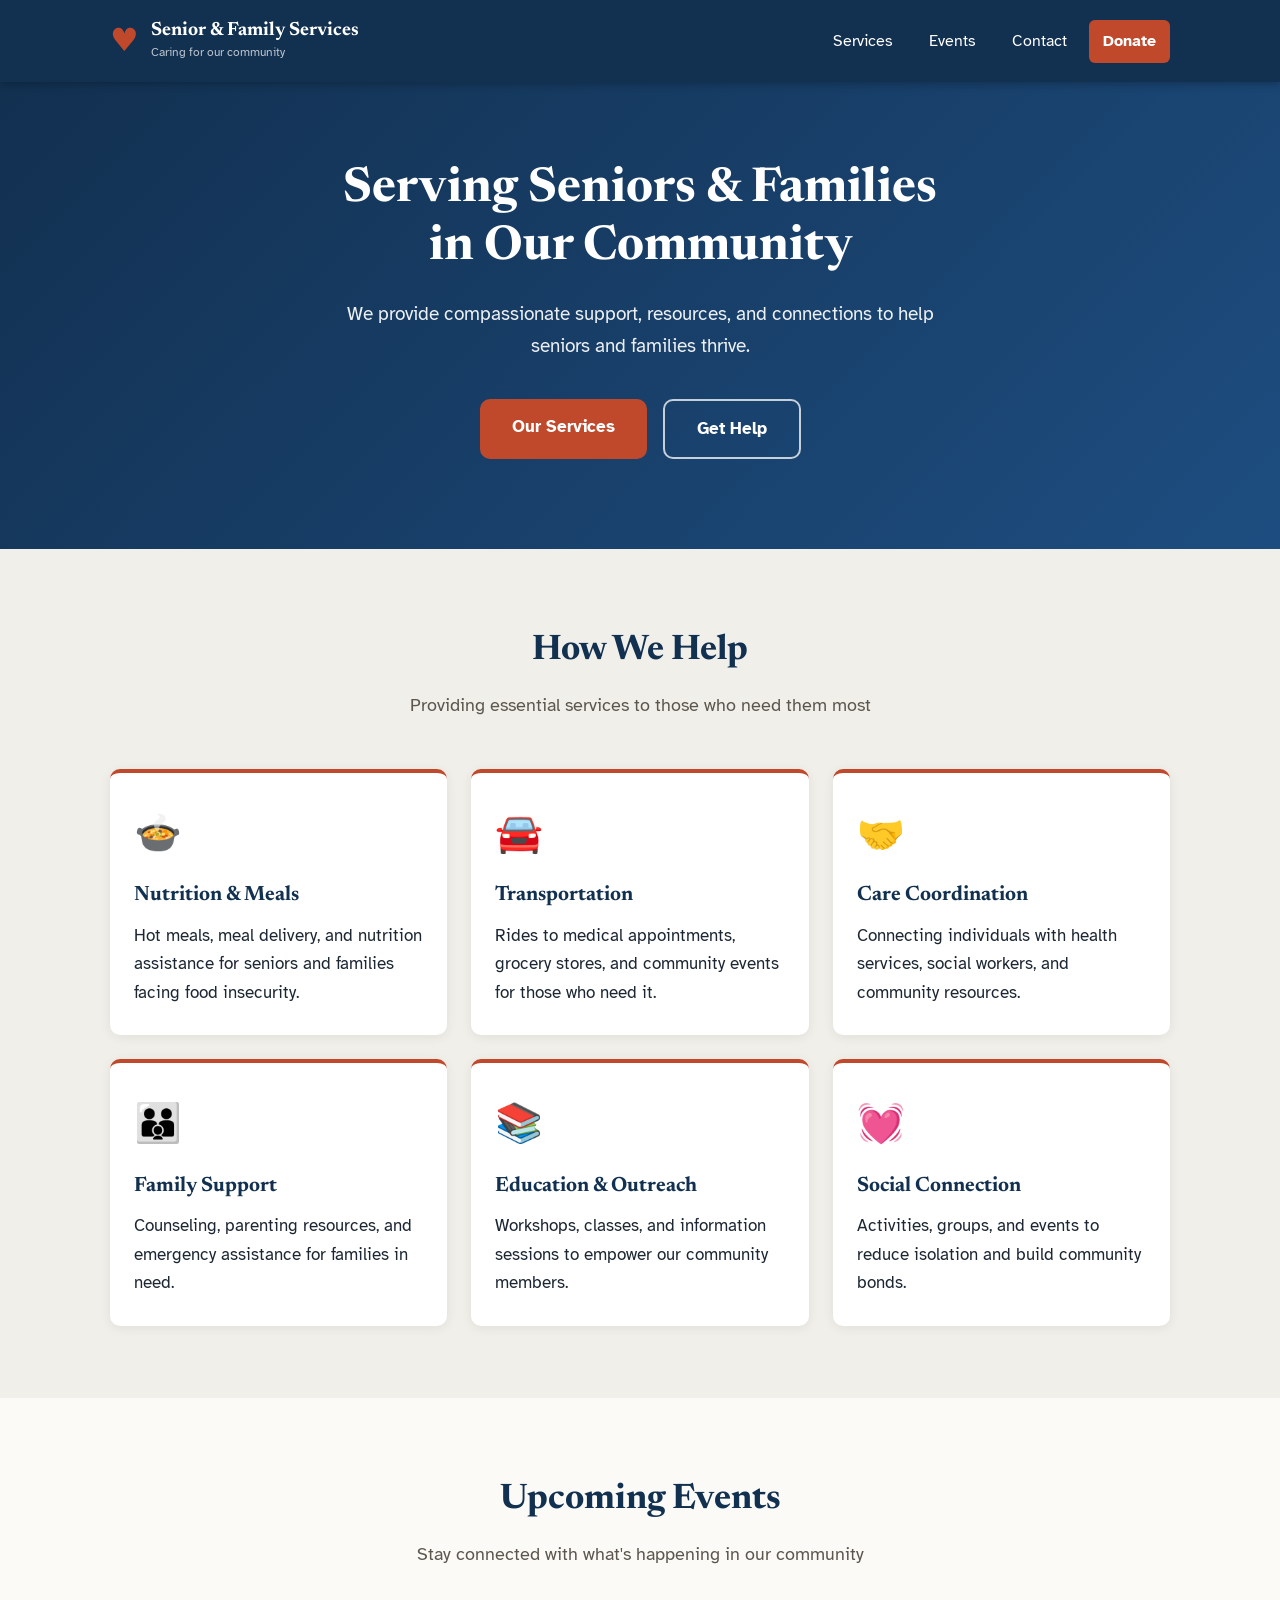
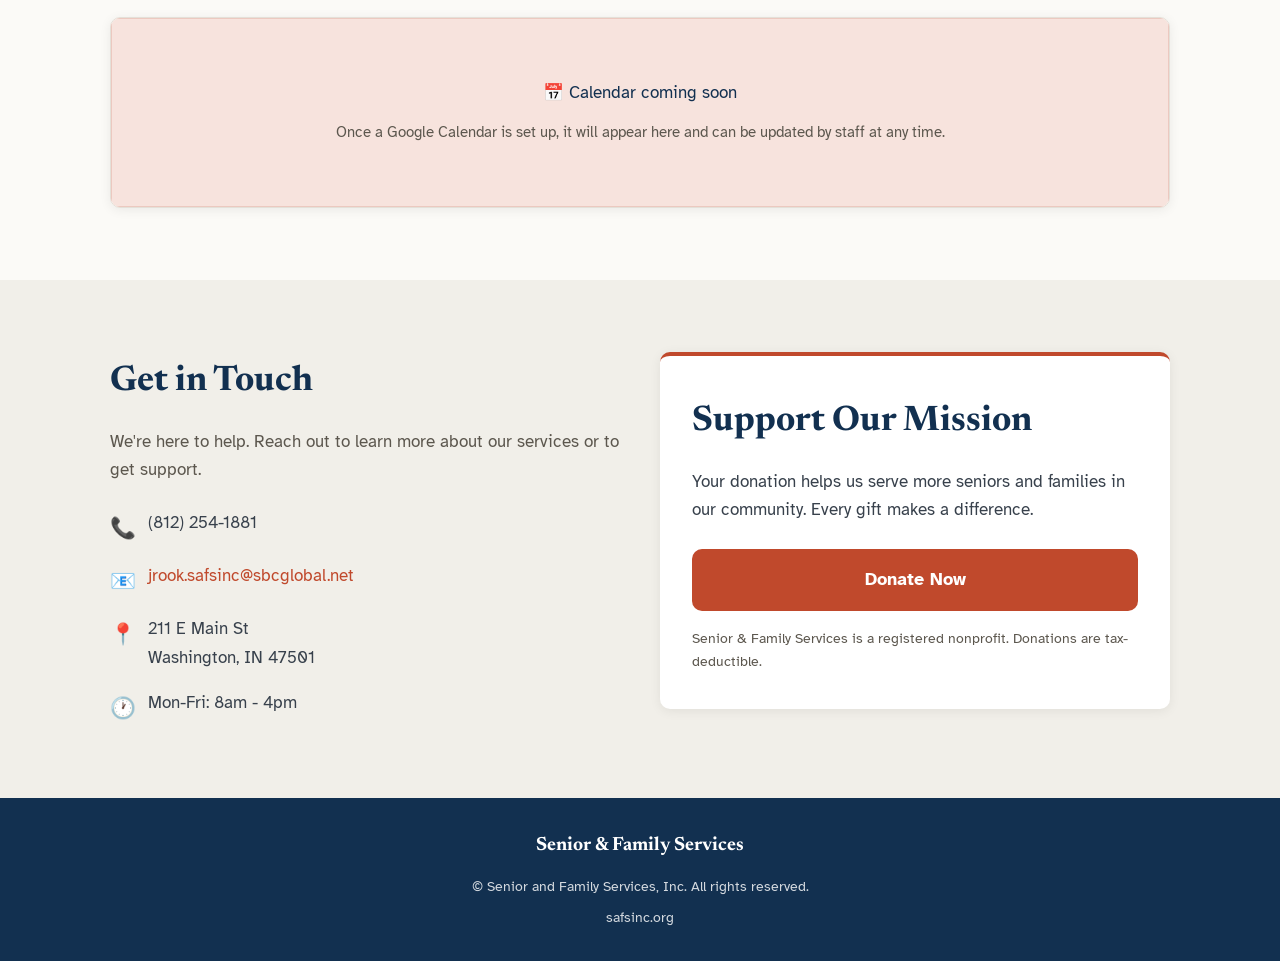
==== commit a3b1944b: "Merge pull request #1 from OprahWinfreysMicrophone/claude/brave-hamilton-r82fy0 Apply restyling and " ====
--- a/index.html
+++ b/index.html
@@ -4,6 +4,9 @@
   <meta charset="UTF-8">
   <meta name="viewport" content="width=device-width, initial-scale=1.0">
   <title>Senior and Family Services</title>
+  <link rel="preconnect" href="https://fonts.googleapis.com">
+  <link rel="preconnect" href="https://fonts.gstatic.com" crossorigin>
+  <link href="https://fonts.googleapis.com/css2?family=Atkinson+Hyperlegible:ital,wght@0,400;0,700;1,400&family=Newsreader:opsz,wght@6..72,500;6..72,600;6..72,700&display=swap" rel="stylesheet">
   <link rel="stylesheet" href="styles.css">
 </head>
 <body>
@@ -107,10 +110,10 @@
         <h2>Get in Touch</h2>
         <p>We're here to help. Reach out to learn more about our services or to get support.</p>
         <ul class="contact-list">
-          <li><span class="contact-icon">&#128222;</span> <span>(555) 000-0000</span></li>
-          <li><span class="contact-icon">&#128231;</span> <span>info@safsinc.org</span></li>
-          <li><span class="contact-icon">&#128205;</span> <span>123 Community Drive<br>Your City, ST 00000</span></li>
-          <li><span class="contact-icon">&#128336;</span> <span>Mon-Fri: 8am - 5pm</span></li>
+          <li><span class="contact-icon">&#128222;</span> <span>(812) 254-1881</span></li>
+          <li><span class="contact-icon">&#128231;</span> <span><a href="mailto:jrook.safsinc@sbcglobal.net">jrook.safsinc@sbcglobal.net</a></span></li>
+          <li><span class="contact-icon">&#128205;</span> <span>211 E Main St<br>Washington, IN 47501</span></li>
+          <li><span class="contact-icon">&#128336;</span> <span>Mon-Fri: 8am - 4pm</span></li>
         </ul>
       </div>
       <div id="donate" class="donate-box">
--- a/styles.css
+++ b/styles.css
@@ -0,0 +1,263 @@
+*, *::before, *::after { box-sizing: border-box; margin: 0; padding: 0; }
+
+:root {
+  --navy:     #123050;  /* primary dark */
+  --navy-dk:  #0d2440;  /* deepest */
+  --blue:     #1d4d80;  /* secondary */
+  --blue-lt:  #e9f1fa;
+  --coral:    #c0492c;  /* accent / actions */
+  --coral-dk: #a23c22;  /* accent hover */
+  --white:    #fbfaf7;  /* warm page white */
+  --panel:    #f1efe9;  /* warm section panel */
+  --gray:     #5c574e;  /* muted text */
+  --text:     #1c2733;  /* body text */
+  --body-2:   #38414c;  /* secondary body */
+  --line:     #e4e0d8;
+  --radius:   10px;
+  --shadow:   0 2px 12px rgba(0,0,0,.07);
+  --max:      1100px;
+  --serif:    'Newsreader', Georgia, 'Times New Roman', serif;
+  --sans:     'Atkinson Hyperlegible', system-ui, -apple-system, sans-serif;
+}
+
+html { scroll-behavior: smooth; }
+
+body {
+  font-family: var(--sans);
+  font-size: 18px;
+  line-height: 1.7;
+  color: var(--text);
+  background: var(--white);
+}
+
+p, li { font-size: 1.05rem; }
+h1, h2, h3 { font-family: var(--serif); font-weight: 700; }
+h1 { font-size: clamp(2.1rem, 5vw, 3rem); }
+h2 { font-size: clamp(1.7rem, 3vw, 2.2rem); }
+h3 { font-size: 1.3rem; }
+
+a { color: var(--coral); text-decoration: none; }
+a:hover { text-decoration: underline; }
+a:focus-visible { outline: 3px solid var(--coral); outline-offset: 3px; }
+
+img { max-width: 100%; }
+
+.container { max-width: var(--max); margin: 0 auto; padding: 0 20px; }
+.section { padding: 72px 0; }
+.section-title { text-align: center; color: var(--navy); margin-bottom: 10px; }
+.section-sub { text-align: center; color: var(--gray); margin-bottom: 48px; font-size: 1.1rem; font-family: var(--sans); }
+.hidden { display: none !important; }
+
+.banner {
+  background: var(--coral);
+  color: #fff;
+  padding: 14px 20px;
+  text-align: center;
+  font-size: 1.05rem;
+  font-weight: 700;
+  position: relative;
+  display: flex;
+  align-items: center;
+  justify-content: center;
+  gap: 12px;
+}
+
+.banner-close {
+  background: none;
+  border: none;
+  font-size: 1.4rem;
+  cursor: pointer;
+  color: #fff;
+  position: absolute;
+  right: 16px;
+  top: 50%;
+  transform: translateY(-50%);
+}
+
+.site-header {
+  background: var(--navy);
+  color: white;
+  position: sticky;
+  top: 0;
+  z-index: 100;
+  box-shadow: 0 2px 8px rgba(0,0,0,.25);
+}
+
+.header-inner {
+  display: flex;
+  align-items: center;
+  justify-content: space-between;
+  padding-top: 14px;
+  padding-bottom: 14px;
+  gap: 20px;
+}
+
+.logo { display: flex; align-items: center; gap: 12px; flex-shrink: 0; }
+.logo-icon { font-size: 2rem; color: var(--coral); }
+.logo-name { font-family: var(--serif); font-size: 1.2rem; font-weight: 700; color: white; line-height: 1.2; }
+.logo-tagline { font-size: 0.78rem; color: rgba(255,255,255,.72); font-family: var(--sans); }
+
+.nav { display: flex; align-items: center; gap: 8px; }
+
+.nav a {
+  color: white;
+  font-family: var(--sans);
+  font-size: 1rem;
+  padding: 8px 14px;
+  border-radius: 6px;
+  transition: background .15s;
+  white-space: nowrap;
+}
+
+.nav a:hover { background: rgba(255,255,255,.12); text-decoration: none; }
+.nav-donate { background: var(--coral) !important; color: #fff !important; font-weight: 700; }
+.nav-donate:hover { background: var(--coral-dk) !important; }
+
+.nav-toggle {
+  display: none;
+  background: none;
+  border: 2px solid rgba(255,255,255,.5);
+  color: white;
+  font-size: 1.4rem;
+  padding: 6px 10px;
+  border-radius: 6px;
+  cursor: pointer;
+}
+
+.nav-mobile {
+  background: var(--navy);
+  border-top: 1px solid rgba(255,255,255,.15);
+  padding: 10px 20px 16px;
+  display: flex;
+  flex-direction: column;
+  gap: 4px;
+}
+
+.nav-mobile a {
+  color: white;
+  font-family: var(--sans);
+  font-size: 1.1rem;
+  padding: 10px 14px;
+  border-radius: 6px;
+  display: block;
+}
+
+.nav-mobile a:hover { background: rgba(255,255,255,.1); text-decoration: none; }
+
+.hero {
+  background: linear-gradient(135deg, var(--navy) 0%, var(--blue) 100%);
+  color: white;
+  padding: 80px 0 90px;
+  text-align: center;
+}
+
+.hero h1 { color: white; line-height: 1.2; margin-bottom: 20px; }
+.hero p { font-size: 1.2rem; color: rgba(255,255,255,.92); max-width: 600px; margin: 0 auto 36px; }
+.hero-buttons { display: flex; gap: 16px; justify-content: center; flex-wrap: wrap; }
+
+.btn {
+  display: inline-block;
+  padding: 14px 32px;
+  border-radius: var(--radius);
+  font-family: var(--sans);
+  font-size: 1.05rem;
+  font-weight: 700;
+  cursor: pointer;
+  transition: all .15s;
+  text-decoration: none;
+  border: none;
+}
+
+.btn-primary { background: var(--coral); color: #fff; }
+.btn-primary:hover { background: var(--coral-dk); text-decoration: none; }
+.btn-outline { background: transparent; color: white; border: 2px solid rgba(255,255,255,.75); }
+.btn-outline:hover { background: rgba(255,255,255,.12); text-decoration: none; }
+.btn-donate { background: var(--coral); color: #fff; font-size: 1.1rem; padding: 16px 40px; display: block; text-align: center; margin: 24px 0 16px; }
+.btn-donate:hover { background: var(--coral-dk); text-decoration: none; }
+
+.services { background: var(--panel); }
+
+.services-grid {
+  display: grid;
+  grid-template-columns: repeat(auto-fill, minmax(300px, 1fr));
+  gap: 24px;
+}
+
+.service-card {
+  background: white;
+  border-radius: var(--radius);
+  padding: 28px 24px;
+  box-shadow: var(--shadow);
+  border-top: 4px solid var(--coral);
+  transition: transform .15s, box-shadow .15s;
+}
+
+.service-card:hover { transform: translateY(-4px); box-shadow: 0 8px 24px rgba(0,0,0,.12); }
+.service-icon { font-size: 2.4rem; margin-bottom: 12px; }
+.service-card h3 { color: var(--navy); margin-bottom: 8px; }
+
+.calendar-section { background: var(--white); }
+
+.calendar-wrap {
+  border-radius: var(--radius);
+  overflow: hidden;
+  box-shadow: var(--shadow);
+  border: 1px solid var(--line);
+}
+
+.calendar-placeholder {
+  background: #f7e3dd;
+  border: 1px solid #ecc9c0;
+  padding: 60px 20px;
+  text-align: center;
+  font-size: 1.2rem;
+  color: var(--navy);
+}
+
+.cal-sub { margin-top: 12px; font-size: 0.95rem; color: var(--gray); }
+.calendar-wrap iframe { display: block; width: 100%; border: none; }
+
+.contact-section { background: var(--panel); }
+
+.contact-grid {
+  display: grid;
+  grid-template-columns: 1fr 1fr;
+  gap: 40px;
+  align-items: start;
+}
+
+.contact-info h2, .donate-box h2 { color: var(--navy); margin-bottom: 16px; }
+.contact-info p { margin-bottom: 24px; color: var(--gray); }
+.contact-list { list-style: none; display: flex; flex-direction: column; gap: 16px; }
+.contact-list li { display: flex; align-items: flex-start; gap: 12px; font-size: 1.05rem; color: var(--body-2); }
+.contact-icon { font-size: 1.3rem; flex-shrink: 0; margin-top: 2px; }
+
+.donate-box {
+  background: white;
+  border-radius: var(--radius);
+  padding: 36px 32px;
+  box-shadow: var(--shadow);
+  border-top: 4px solid var(--coral);
+}
+
+.donate-box p { color: var(--body-2); }
+.donate-note { font-size: 0.85rem !important; color: var(--gray) !important; font-family: var(--sans); margin-top: 0; }
+
+.site-footer { background: var(--navy); color: rgba(255,255,255,.82); padding: 32px 0; }
+.footer-inner { text-align: center; display: flex; flex-direction: column; gap: 8px; }
+.footer-logo { font-family: var(--serif); font-size: 1.2rem; font-weight: 700; color: white; margin-bottom: 4px; }
+.footer-copy { font-size: 0.85rem; font-family: var(--sans); }
+
+@media (max-width: 768px) {
+  .nav { display: none; }
+  .nav-toggle { display: block; }
+  .contact-grid { grid-template-columns: 1fr; }
+  .hero { padding: 60px 0; }
+  .section { padding: 52px 0; }
+}
+
+@media (max-width: 480px) {
+  body { font-size: 17px; }
+  .hero h1 { font-size: 1.9rem; }
+  .services-grid { grid-template-columns: 1fr; }
+}
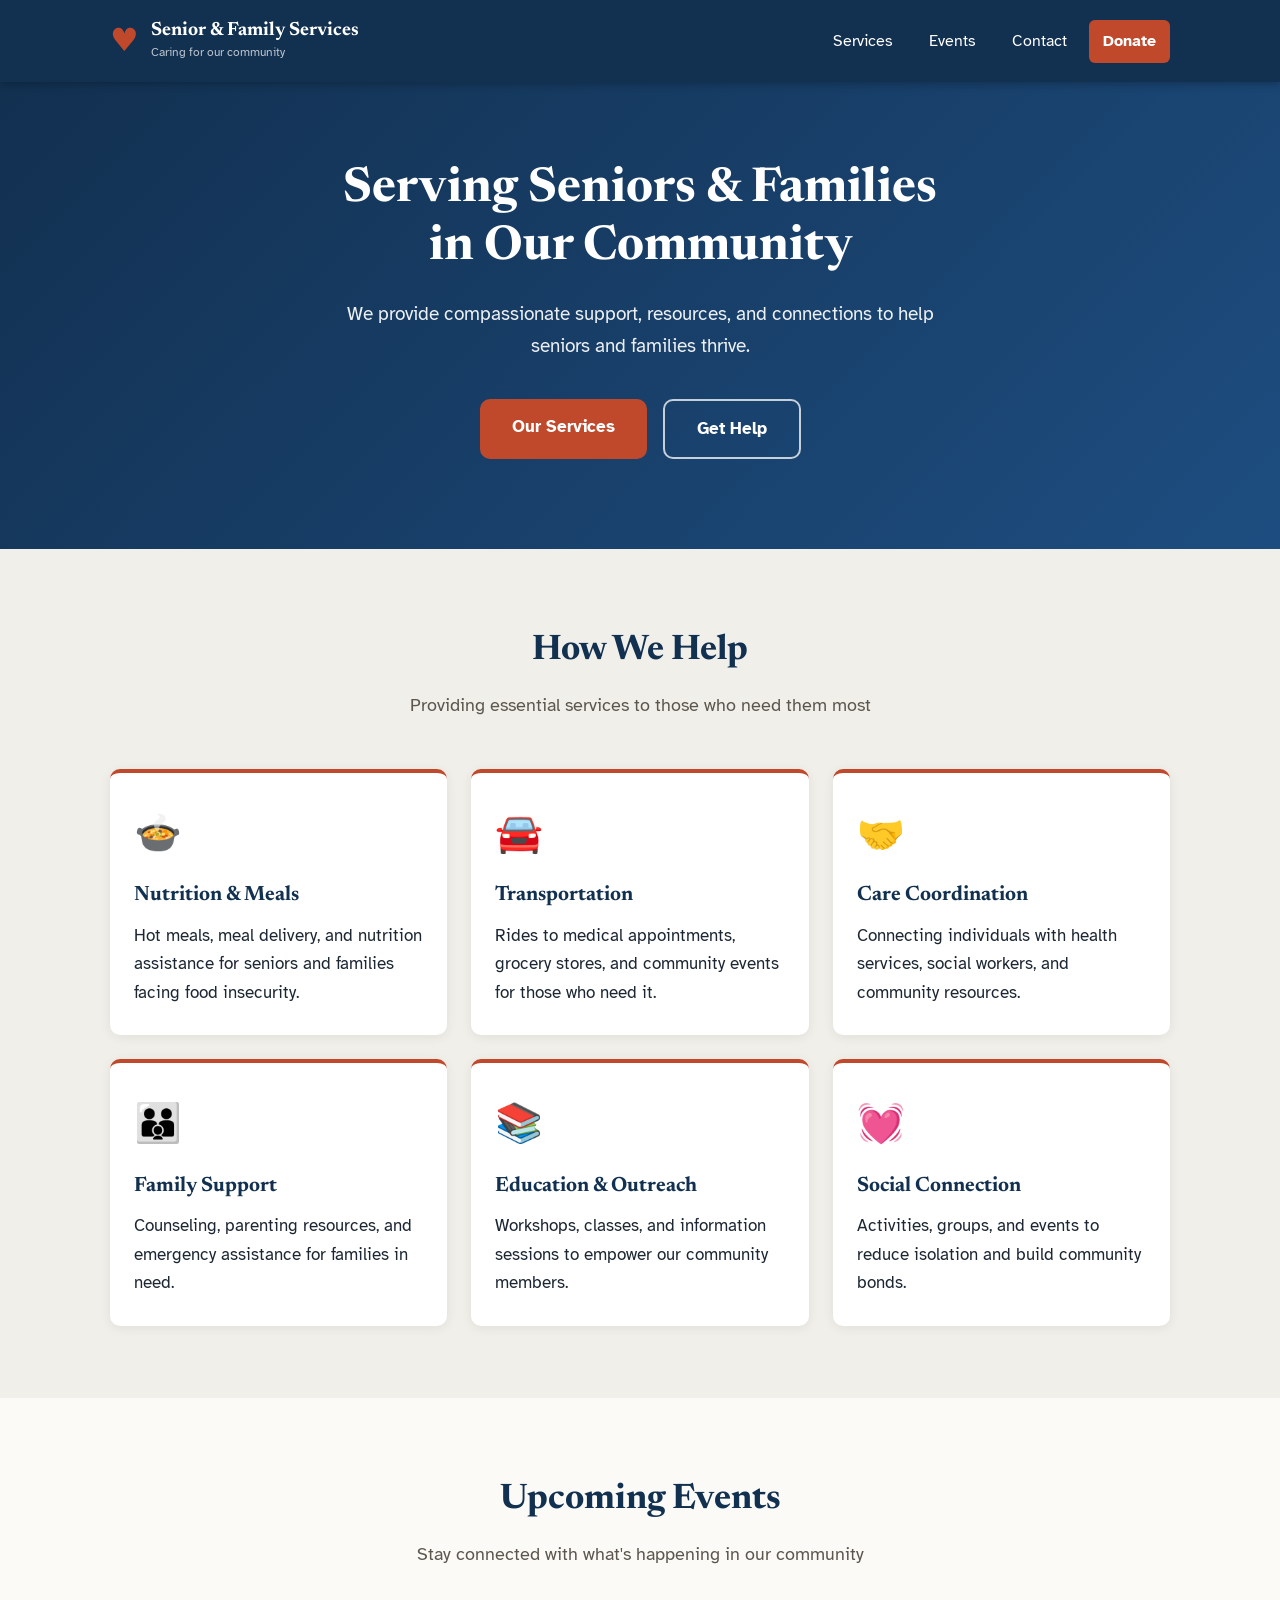
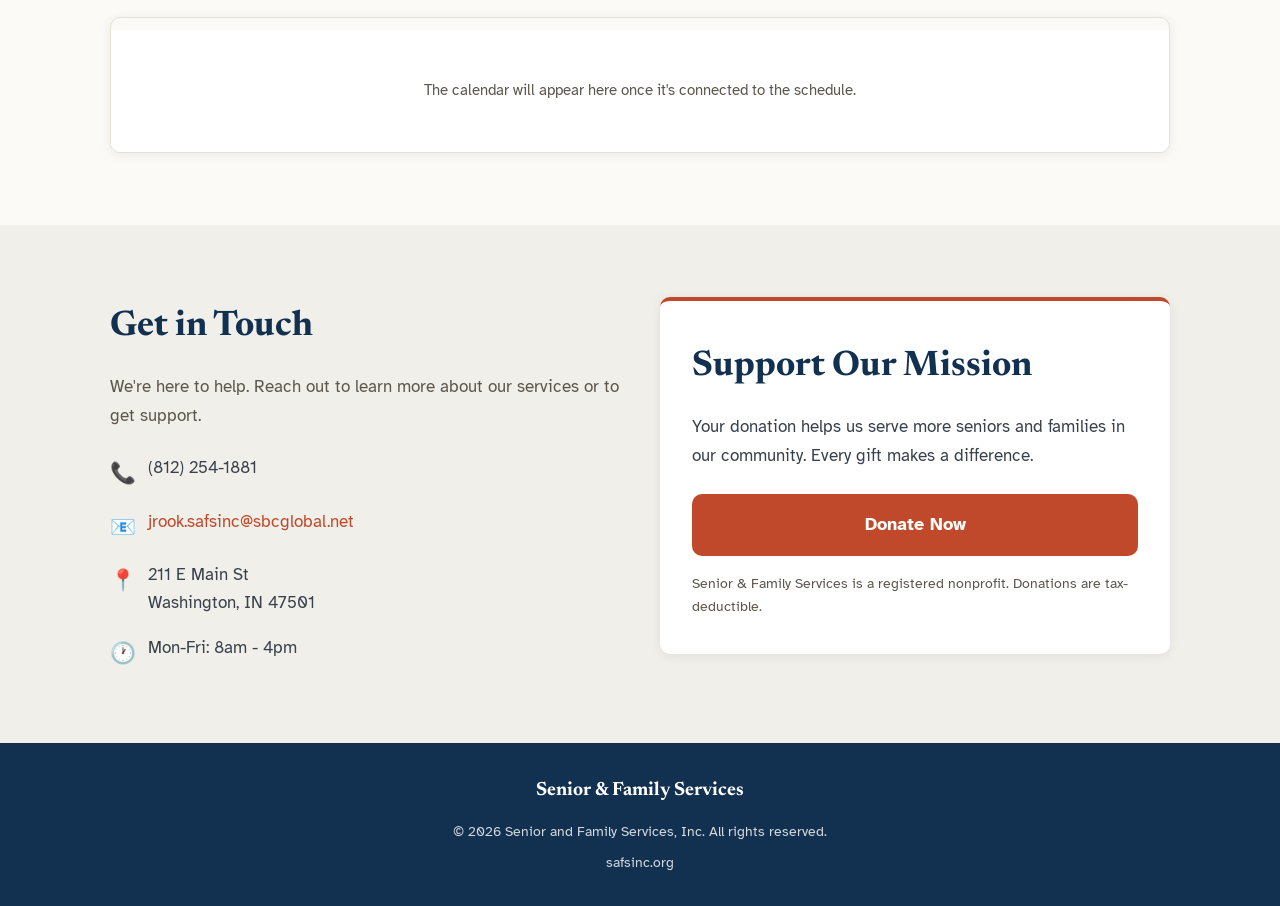
==== commit 96940c3a: "Replace calendar embed with sheet-driven month calendar - Render the current month from a published " ====
--- a/index.html
+++ b/index.html
@@ -96,9 +96,9 @@
       <h2 class="section-title">Upcoming Events</h2>
       <p class="section-sub">Stay connected with what's happening in our community</p>
       <div class="calendar-wrap">
-        <div class="calendar-placeholder">
-          <p>&#128197; Calendar coming soon</p>
-          <p class="cal-sub">Once a Google Calendar is set up, it will appear here and can be updated by staff at any time.</p>
+        <div id="calendar-title" class="cal-title"></div>
+        <div id="calendar-grid" class="cal-body">
+          <p class="cal-sub cal-loading">The calendar will appear here once it's connected to the schedule.</p>
         </div>
       </div>
     </div>
--- a/styles.css
+++ b/styles.css
@@ -217,6 +217,56 @@
 .cal-sub { margin-top: 12px; font-size: 0.95rem; color: var(--gray); }
 .calendar-wrap iframe { display: block; width: 100%; border: none; }
 
+/* Sheet-driven month calendar */
+.cal-title {
+  text-align: center;
+  font-family: var(--serif);
+  font-size: 1.4rem;
+  font-weight: 700;
+  color: var(--navy);
+  background: var(--blue-lt);
+  padding: 16px;
+}
+.cal-title:empty { display: none; }
+.cal-body { background: #fff; }
+.cal-loading { text-align: center; padding: 48px 20px; }
+
+.cal-grid {
+  display: grid;
+  grid-template-columns: repeat(7, 1fr);
+  gap: 1px;
+  background: var(--line);
+}
+.cal-dow {
+  background: var(--navy);
+  color: #fff;
+  text-align: center;
+  font-weight: 700;
+  font-family: var(--sans);
+  font-size: 0.9rem;
+  padding: 8px 4px;
+}
+.cal-cell {
+  background: #fff;
+  min-height: 112px;
+  padding: 6px;
+  font-size: 0.8rem;
+  overflow: hidden;
+}
+.cal-empty { background: var(--panel); }
+.cal-today { background: #fff7f4; outline: 2px solid var(--coral); outline-offset: -2px; }
+.cal-daynum { font-weight: 700; color: var(--navy); font-family: var(--sans); margin-bottom: 4px; }
+.cal-item { display: flex; gap: 4px; align-items: flex-start; margin-bottom: 4px; line-height: 1.3; }
+.cal-tag { flex-shrink: 0; }
+.cal-meal { color: var(--body-2); }
+.cal-event { color: var(--coral-dk); font-weight: 700; }
+
+@media (max-width: 700px) {
+  .cal-dow { font-size: 0.7rem; padding: 6px 1px; }
+  .cal-cell { min-height: 78px; font-size: 0.68rem; padding: 3px; }
+  .cal-daynum { margin-bottom: 2px; }
+}
+
 .contact-section { background: var(--panel); }
 
 .contact-grid {
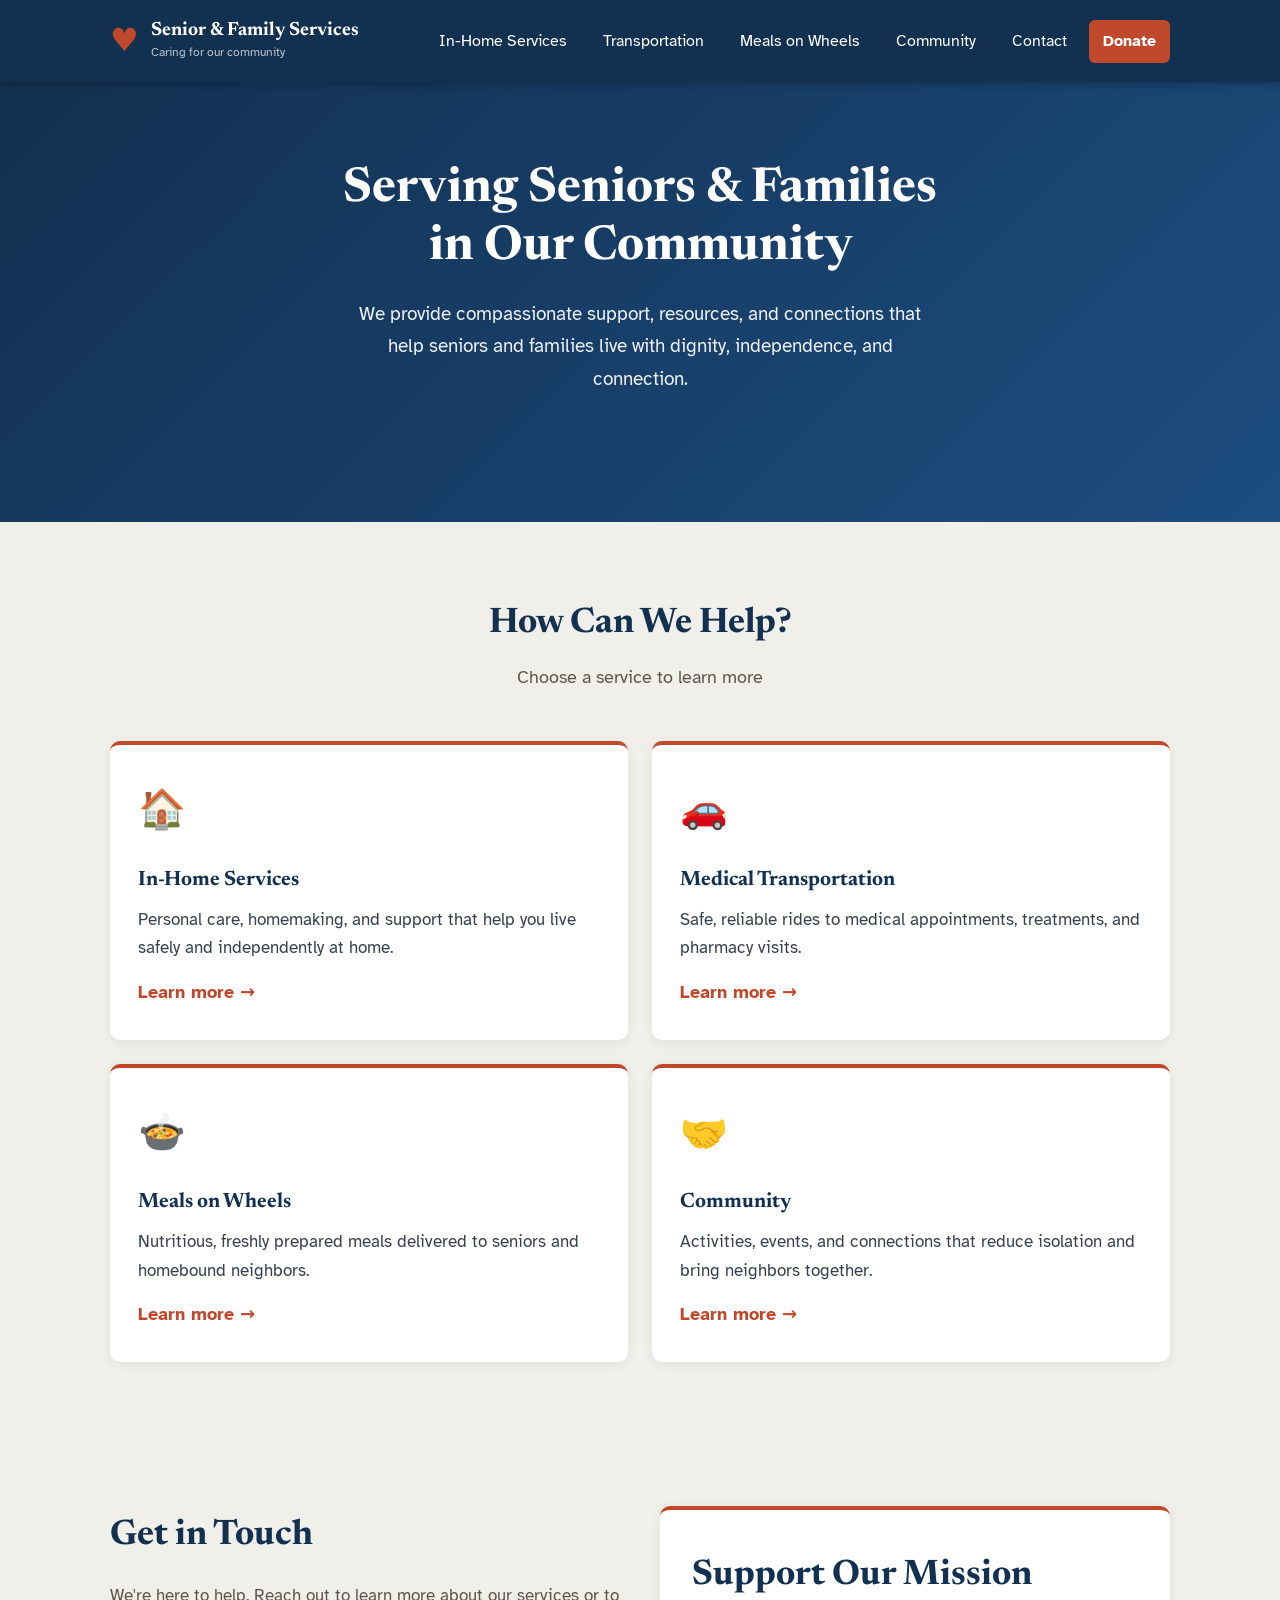
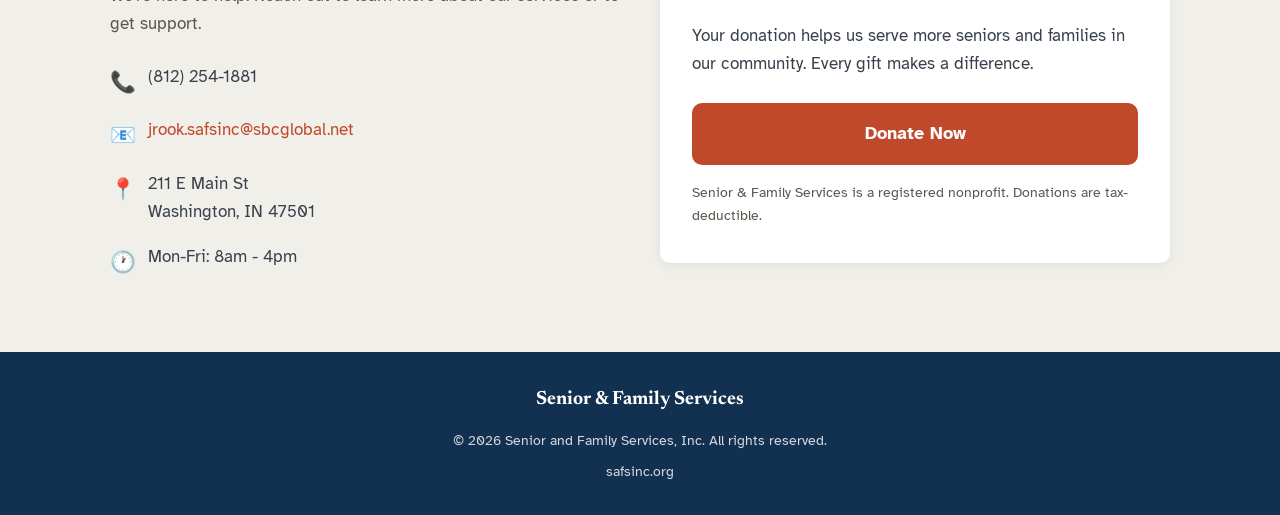
==== commit 6ee262d1: "Landing page restructure with 4 service pages (#4) Rebuilt on top of main to resolve squash-merge di" ====
--- a/index.html
+++ b/index.html
@@ -18,24 +18,28 @@
 
   <header class="site-header">
     <div class="container header-inner">
-      <div class="logo">
+      <a class="logo" href="index.html">
         <span class="logo-icon">&#9829;</span>
         <div>
           <div class="logo-name">Senior &amp; Family Services</div>
           <div class="logo-tagline">Caring for our community</div>
         </div>
-      </div>
+      </a>
       <nav class="nav" aria-label="Main navigation">
-        <a href="#services">Services</a>
-        <a href="#calendar">Events</a>
+        <a href="in-home-services.html">In-Home Services</a>
+        <a href="medical-transportation.html">Transportation</a>
+        <a href="meals.html">Meals on Wheels</a>
+        <a href="community.html">Community</a>
         <a href="#contact">Contact</a>
         <a href="#donate" class="nav-donate">Donate</a>
       </nav>
       <button class="nav-toggle" onclick="toggleMenu()" aria-label="Open menu">&#9776;</button>
     </div>
     <nav class="nav-mobile hidden" id="mobile-menu">
-      <a href="#services" onclick="toggleMenu()">Services</a>
-      <a href="#calendar" onclick="toggleMenu()">Events</a>
+      <a href="in-home-services.html">In-Home Services</a>
+      <a href="medical-transportation.html">Transportation</a>
+      <a href="meals.html">Meals on Wheels</a>
+      <a href="community.html">Community</a>
       <a href="#contact" onclick="toggleMenu()">Contact</a>
       <a href="#donate" onclick="toggleMenu()">Donate</a>
     </nav>
@@ -44,62 +48,39 @@
   <section class="hero">
     <div class="container hero-inner">
       <h1>Serving Seniors &amp; Families<br>in Our Community</h1>
-      <p>We provide compassionate support, resources, and connections to help seniors and families thrive.</p>
-      <div class="hero-buttons">
-        <a href="#services" class="btn btn-primary">Our Services</a>
-        <a href="#contact" class="btn btn-outline">Get Help</a>
-      </div>
+      <p>We provide compassionate support, resources, and connections that help seniors and families live with dignity, independence, and connection.</p>
     </div>
   </section>
 
   <section id="services" class="services section">
     <div class="container">
-      <h2 class="section-title">How We Help</h2>
-      <p class="section-sub">Providing essential services to those who need them most</p>
-      <div class="services-grid">
-        <div class="service-card">
+      <h2 class="section-title">How Can We Help?</h2>
+      <p class="section-sub">Choose a service to learn more</p>
+      <div class="landing-grid">
+        <a class="service-link-card" href="in-home-services.html">
+          <div class="service-icon">&#127968;</div>
+          <h3>In-Home Services</h3>
+          <p>Personal care, homemaking, and support that help you live safely and independently at home.</p>
+          <span class="card-link">Learn more &rarr;</span>
+        </a>
+        <a class="service-link-card" href="medical-transportation.html">
+          <div class="service-icon">&#128663;</div>
+          <h3>Medical Transportation</h3>
+          <p>Safe, reliable rides to medical appointments, treatments, and pharmacy visits.</p>
+          <span class="card-link">Learn more &rarr;</span>
+        </a>
+        <a class="service-link-card" href="meals.html">
           <div class="service-icon">&#127858;</div>
-          <h3>Nutrition &amp; Meals</h3>
-          <p>Hot meals, meal delivery, and nutrition assistance for seniors and families facing food insecurity.</p>
-        </div>
-        <div class="service-card">
-          <div class="service-icon">&#128664;</div>
-          <h3>Transportation</h3>
-          <p>Rides to medical appointments, grocery stores, and community events for those who need it.</p>
-        </div>
-        <div class="service-card">
+          <h3>Meals on Wheels</h3>
+          <p>Nutritious, freshly prepared meals delivered to seniors and homebound neighbors.</p>
+          <span class="card-link">Learn more &rarr;</span>
+        </a>
+        <a class="service-link-card" href="community.html">
           <div class="service-icon">&#129309;</div>
-          <h3>Care Coordination</h3>
-          <p>Connecting individuals with health services, social workers, and community resources.</p>
-        </div>
-        <div class="service-card">
-          <div class="service-icon">&#128106;</div>
-          <h3>Family Support</h3>
-          <p>Counseling, parenting resources, and emergency assistance for families in need.</p>
-        </div>
-        <div class="service-card">
-          <div class="service-icon">&#128218;</div>
-          <h3>Education &amp; Outreach</h3>
-          <p>Workshops, classes, and information sessions to empower our community members.</p>
-        </div>
-        <div class="service-card">
-          <div class="service-icon">&#128147;</div>
-          <h3>Social Connection</h3>
-          <p>Activities, groups, and events to reduce isolation and build community bonds.</p>
-        </div>
-      </div>
-    </div>
-  </section>
-
-  <section id="calendar" class="calendar-section section">
-    <div class="container">
-      <h2 class="section-title">Upcoming Events</h2>
-      <p class="section-sub">Stay connected with what's happening in our community</p>
-      <div class="calendar-wrap">
-        <div id="calendar-title" class="cal-title"></div>
-        <div id="calendar-grid" class="cal-body">
-          <p class="cal-sub cal-loading">The calendar will appear here once it's connected to the schedule.</p>
-        </div>
+          <h3>Community</h3>
+          <p>Activities, events, and connections that reduce isolation and bring neighbors together.</p>
+          <span class="card-link">Learn more &rarr;</span>
+        </a>
       </div>
     </div>
   </section>
--- a/styles.css
+++ b/styles.css
@@ -155,6 +155,13 @@
 .hero p { font-size: 1.2rem; color: rgba(255,255,255,.92); max-width: 600px; margin: 0 auto 36px; }
 .hero-buttons { display: flex; gap: 16px; justify-content: center; flex-wrap: wrap; }
 
+.hero-sub { padding: 56px 0 64px; }
+.hero-sub h1 { margin-bottom: 14px; }
+.hero-sub p { margin-bottom: 0; }
+
+.logo, .logo:hover { text-decoration: none; }
+.nav-current { background: rgba(255,255,255,.16); }
+
 .btn {
   display: inline-block;
   padding: 14px 32px;
@@ -195,6 +202,63 @@
 .service-card:hover { transform: translateY(-4px); box-shadow: 0 8px 24px rgba(0,0,0,.12); }
 .service-icon { font-size: 2.4rem; margin-bottom: 12px; }
 .service-card h3 { color: var(--navy); margin-bottom: 8px; }
+
+.meals-info {
+  display: grid;
+  grid-template-columns: repeat(auto-fit, minmax(280px, 1fr));
+  gap: 24px;
+}
+.meals-card {
+  background: white;
+  border-radius: var(--radius);
+  padding: 28px 24px;
+  box-shadow: var(--shadow);
+  border-top: 4px solid var(--coral);
+}
+.meals-card h3 { color: var(--navy); margin: 8px 0; }
+.meals-card p { color: var(--body-2); }
+
+/* Landing page service cards (clickable) */
+.landing-grid {
+  display: grid;
+  grid-template-columns: repeat(2, 1fr);
+  gap: 24px;
+}
+.service-link-card {
+  display: flex;
+  flex-direction: column;
+  background: white;
+  border-radius: var(--radius);
+  padding: 32px 28px;
+  box-shadow: var(--shadow);
+  border-top: 4px solid var(--coral);
+  color: var(--text);
+  text-decoration: none;
+  transition: transform .15s, box-shadow .15s;
+}
+.service-link-card:hover {
+  transform: translateY(-4px);
+  box-shadow: 0 8px 24px rgba(0,0,0,.12);
+  text-decoration: none;
+}
+.service-link-card h3 { color: var(--navy); margin: 8px 0; }
+.service-link-card p { color: var(--body-2); flex-grow: 1; }
+.card-link { color: var(--coral); font-weight: 700; margin-top: 14px; }
+
+/* Call-to-action box on service pages */
+.cta-box {
+  background: white;
+  border-radius: var(--radius);
+  box-shadow: var(--shadow);
+  border-top: 4px solid var(--coral);
+  padding: 40px 32px;
+  max-width: 720px;
+  margin: 0 auto;
+  text-align: center;
+}
+.cta-box h2 { color: var(--navy); margin-bottom: 12px; }
+.cta-box p { color: var(--body-2); margin-bottom: 24px; }
+.cta-box .btn-primary { display: inline-block; }
 
 .calendar-section { background: var(--white); }
 
@@ -298,12 +362,19 @@
 .footer-logo { font-family: var(--serif); font-size: 1.2rem; font-weight: 700; color: white; margin-bottom: 4px; }
 .footer-copy { font-size: 0.85rem; font-family: var(--sans); }
 
-@media (max-width: 768px) {
+@media (max-width: 980px) {
   .nav { display: none; }
   .nav-toggle { display: block; }
+}
+
+@media (max-width: 768px) {
   .contact-grid { grid-template-columns: 1fr; }
   .hero { padding: 60px 0; }
   .section { padding: 52px 0; }
+}
+
+@media (max-width: 700px) {
+  .landing-grid { grid-template-columns: 1fr; }
 }
 
 @media (max-width: 480px) {
